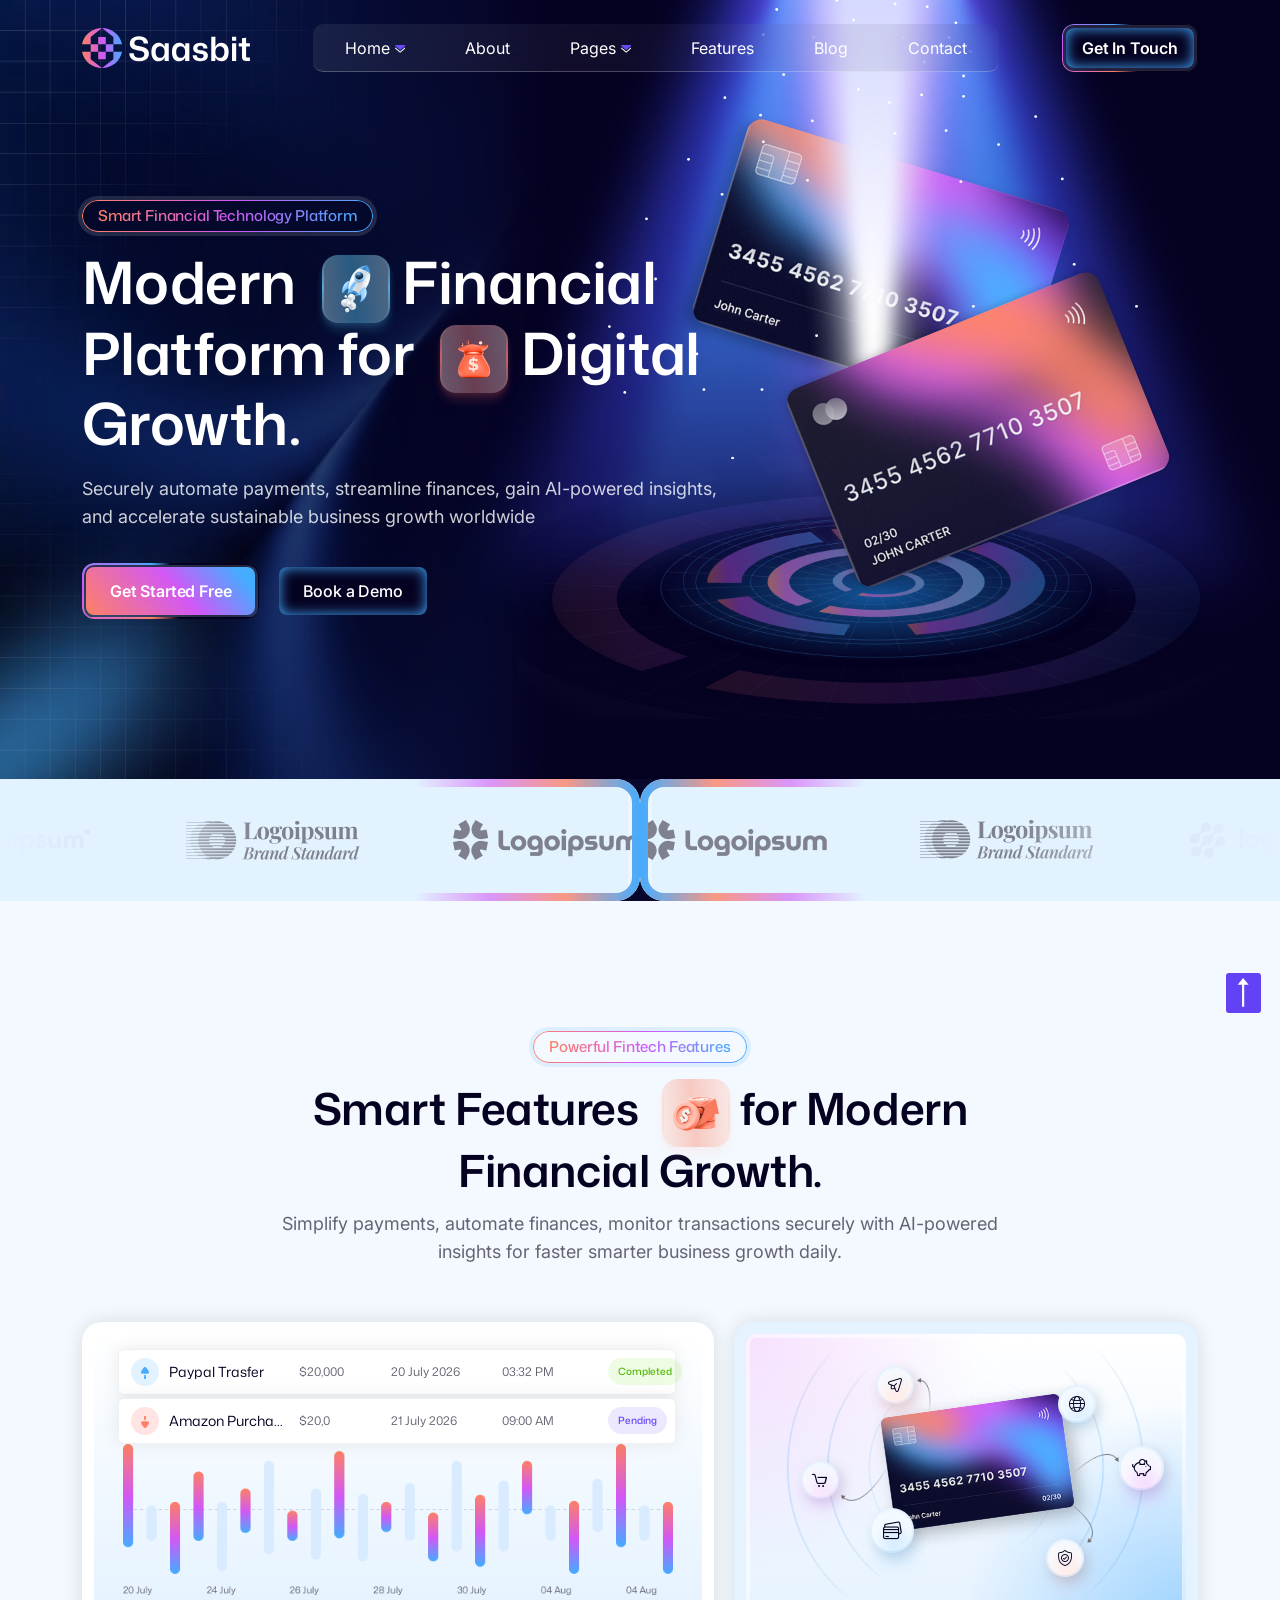
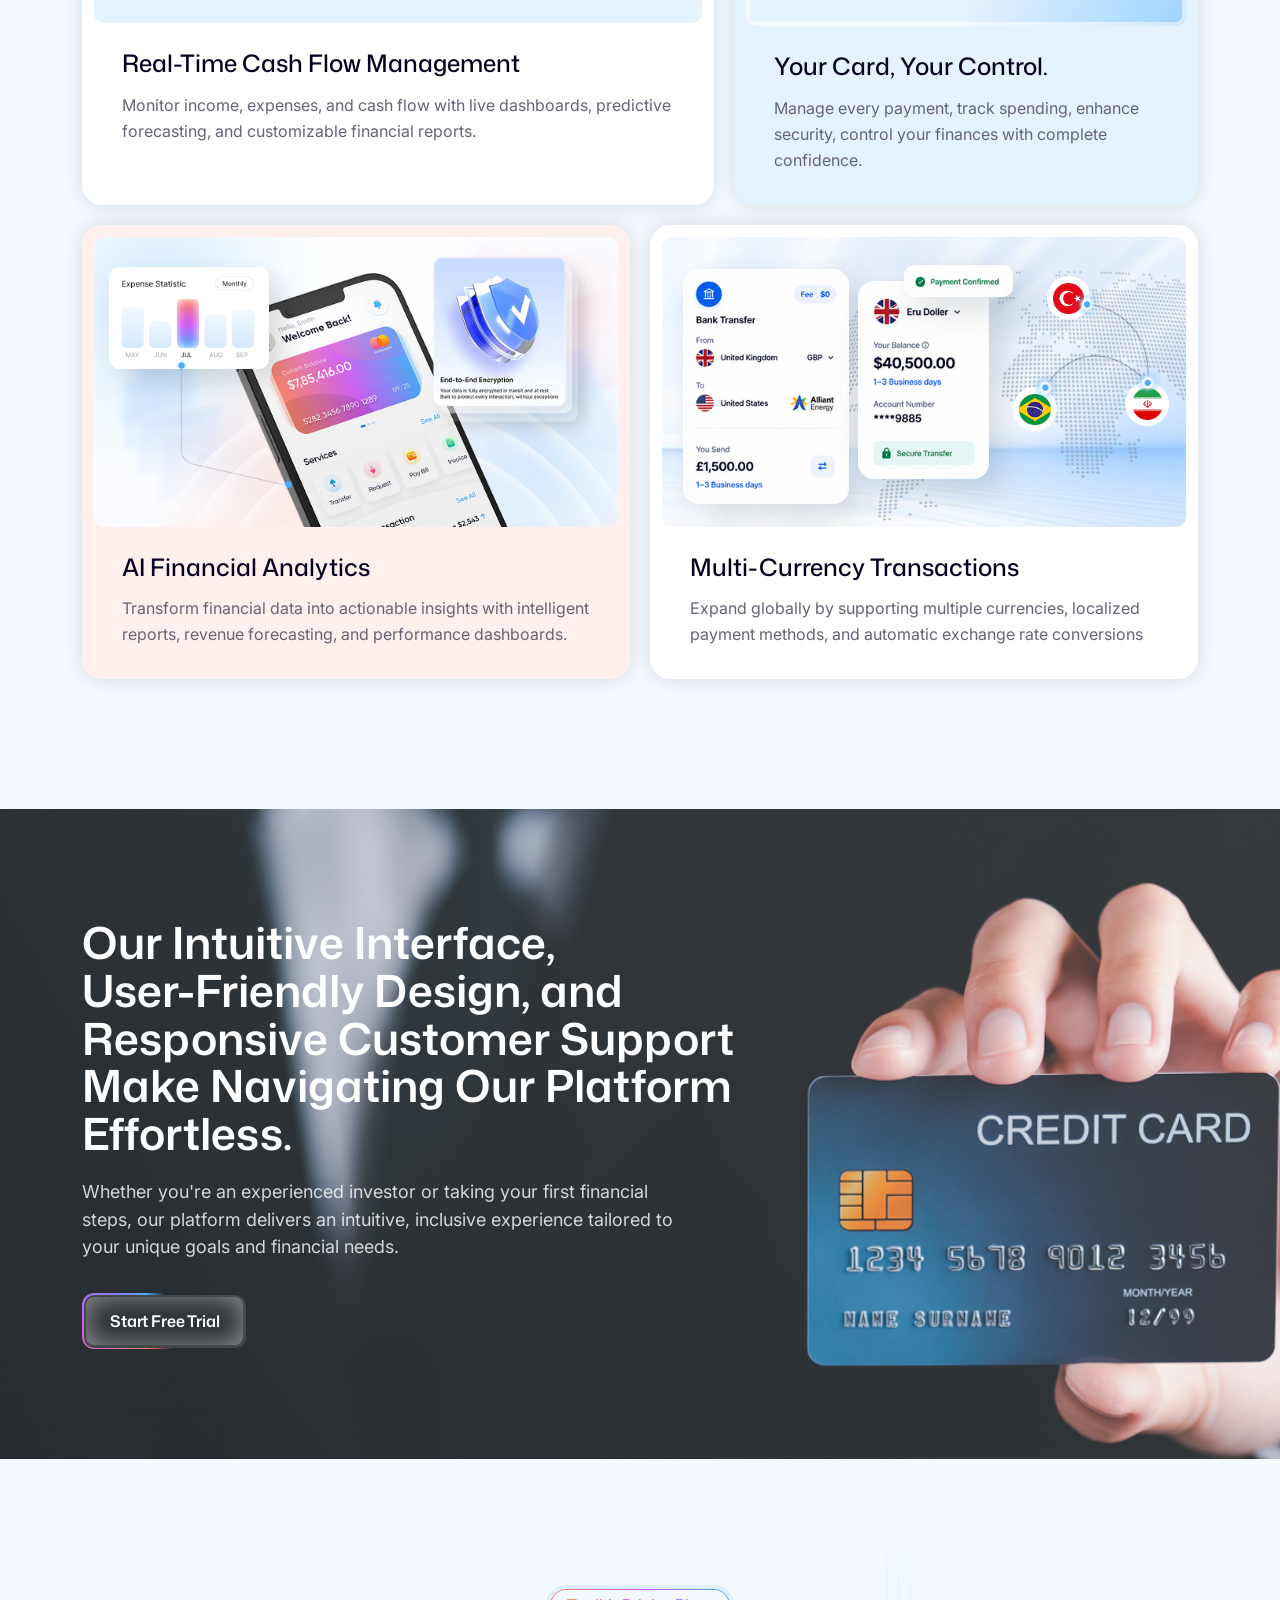
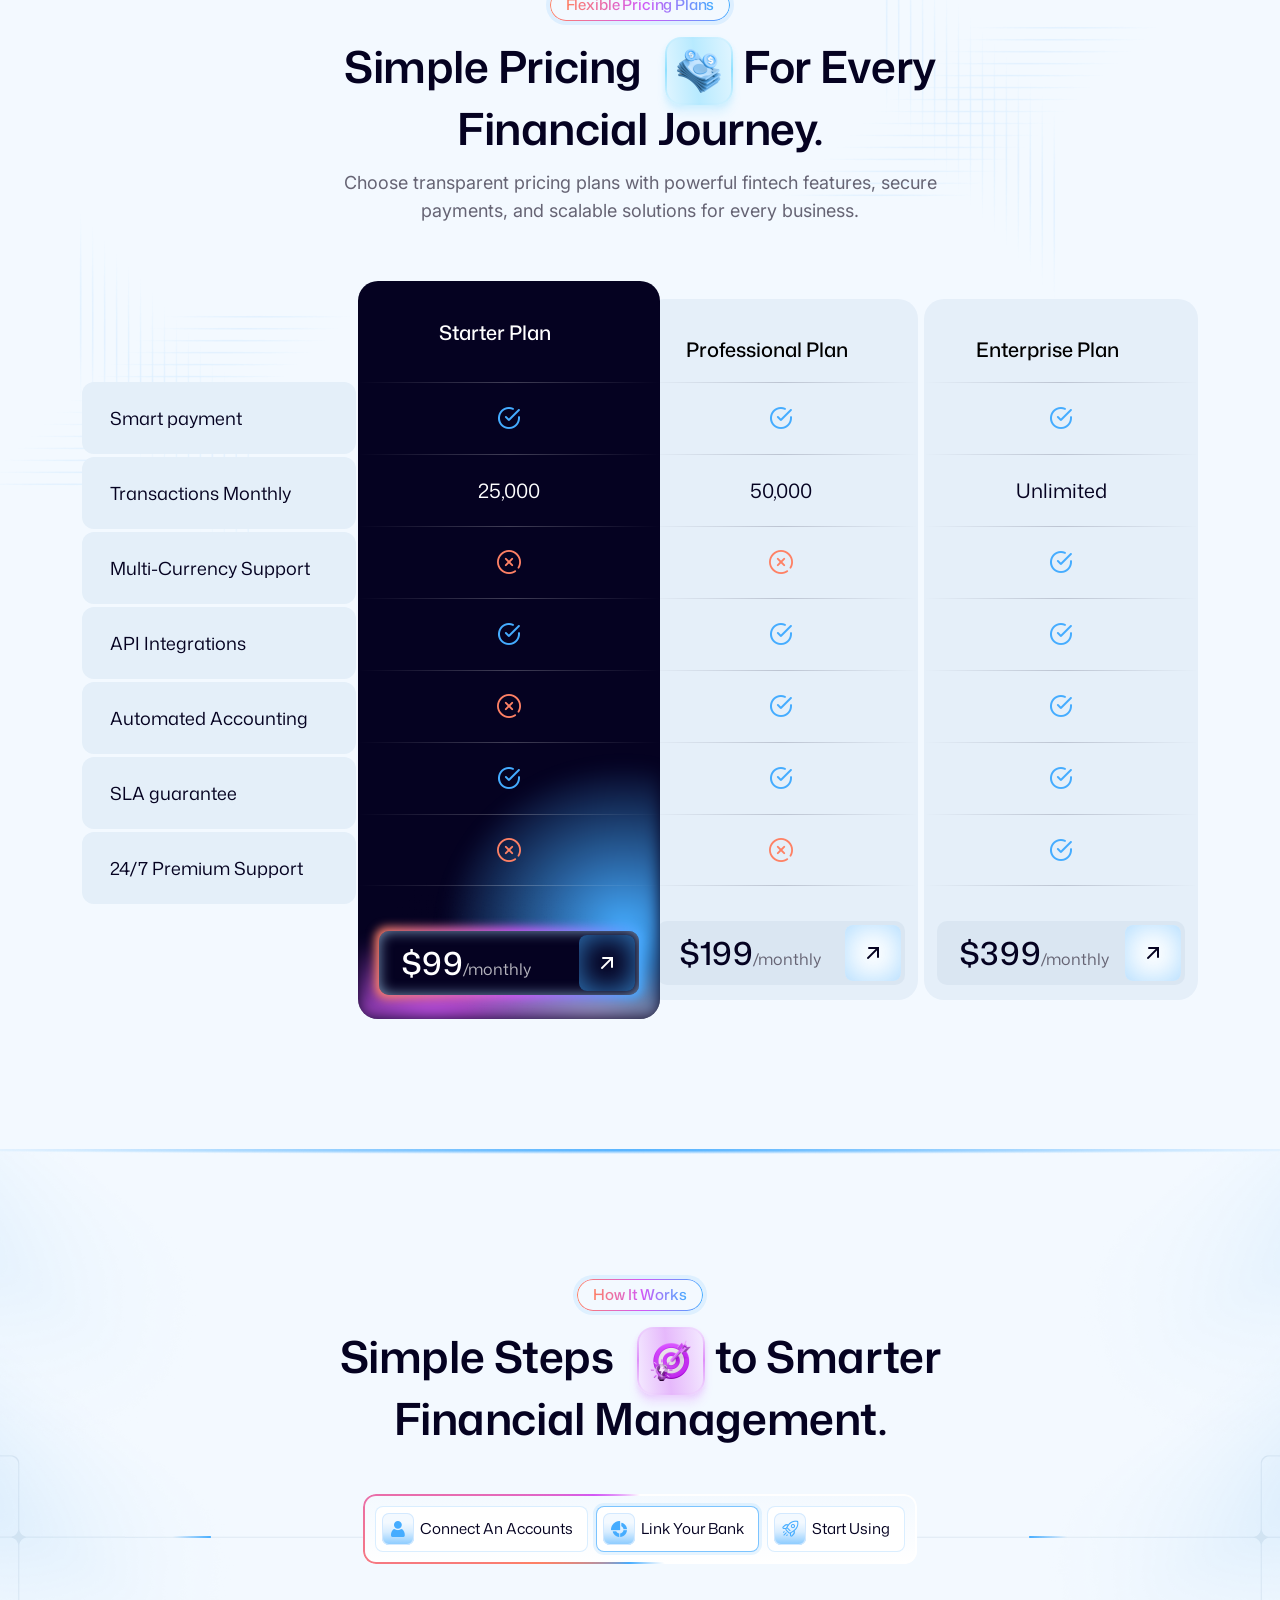
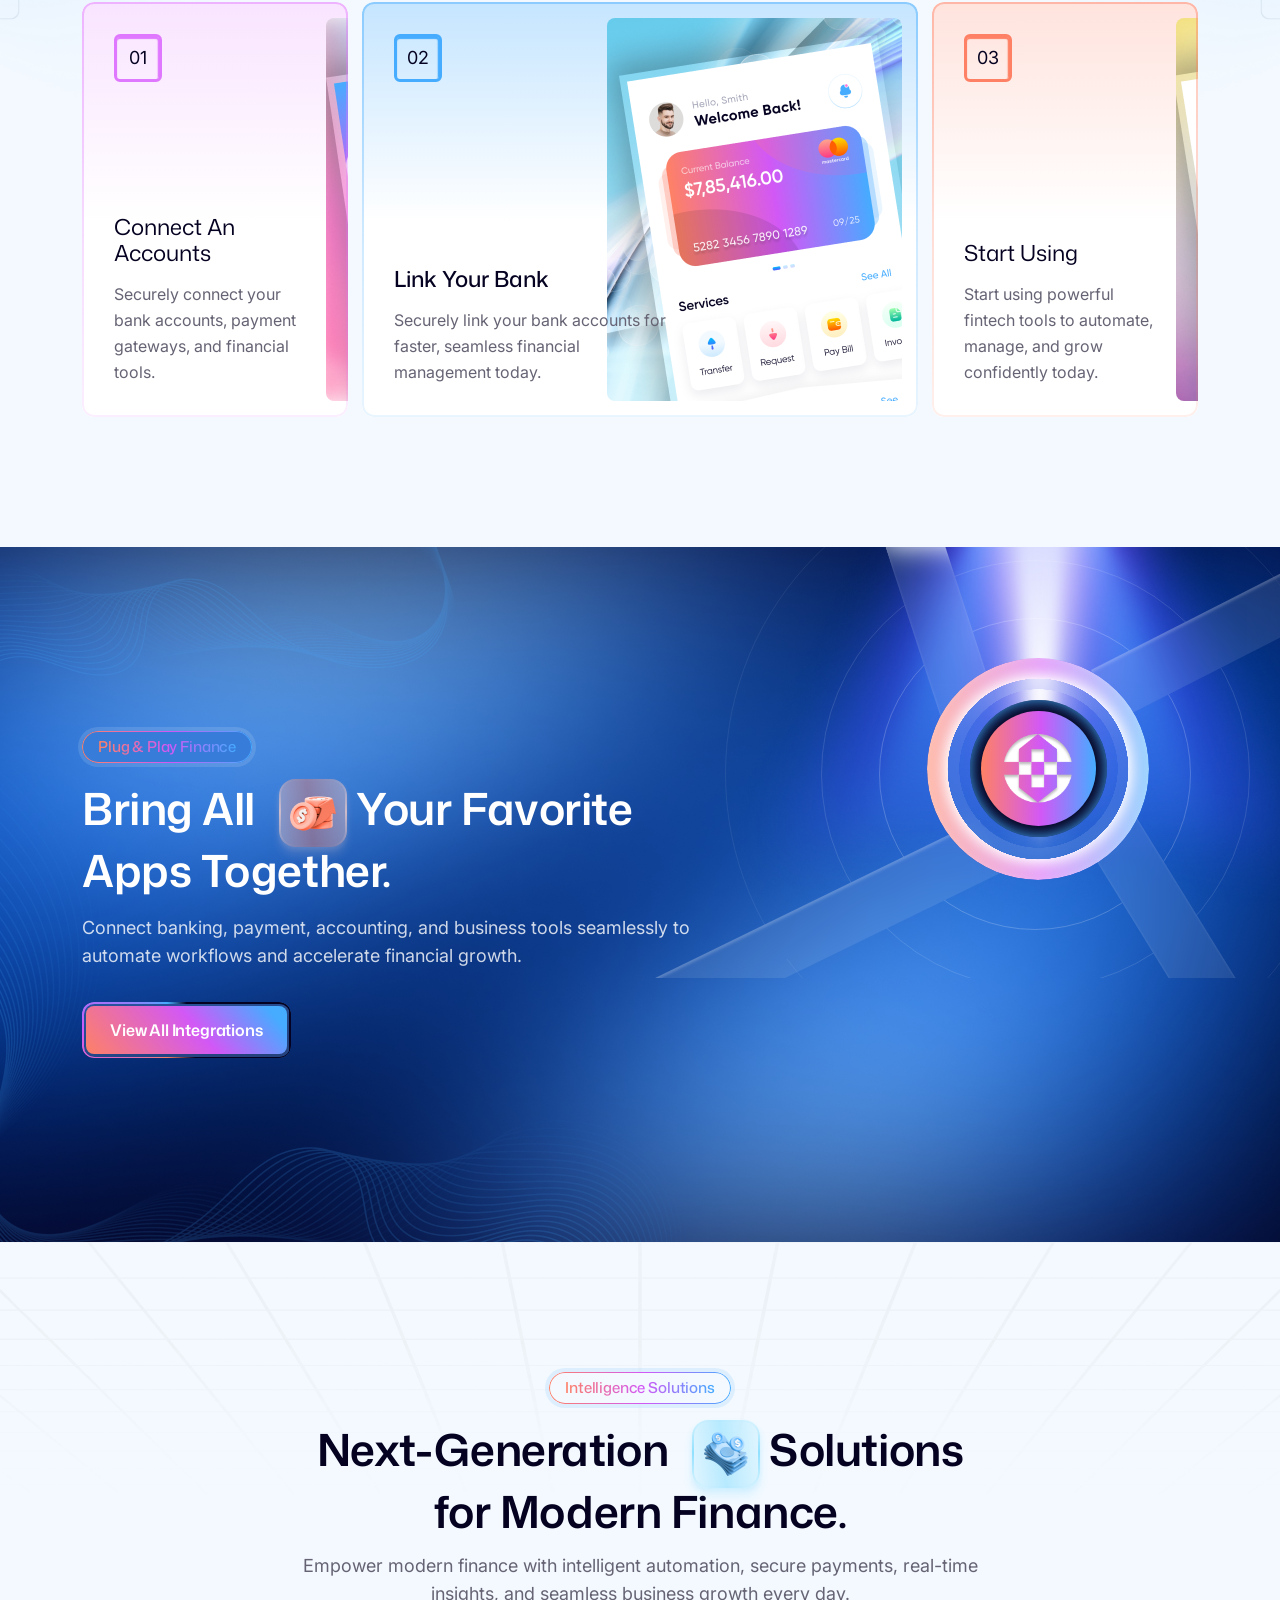
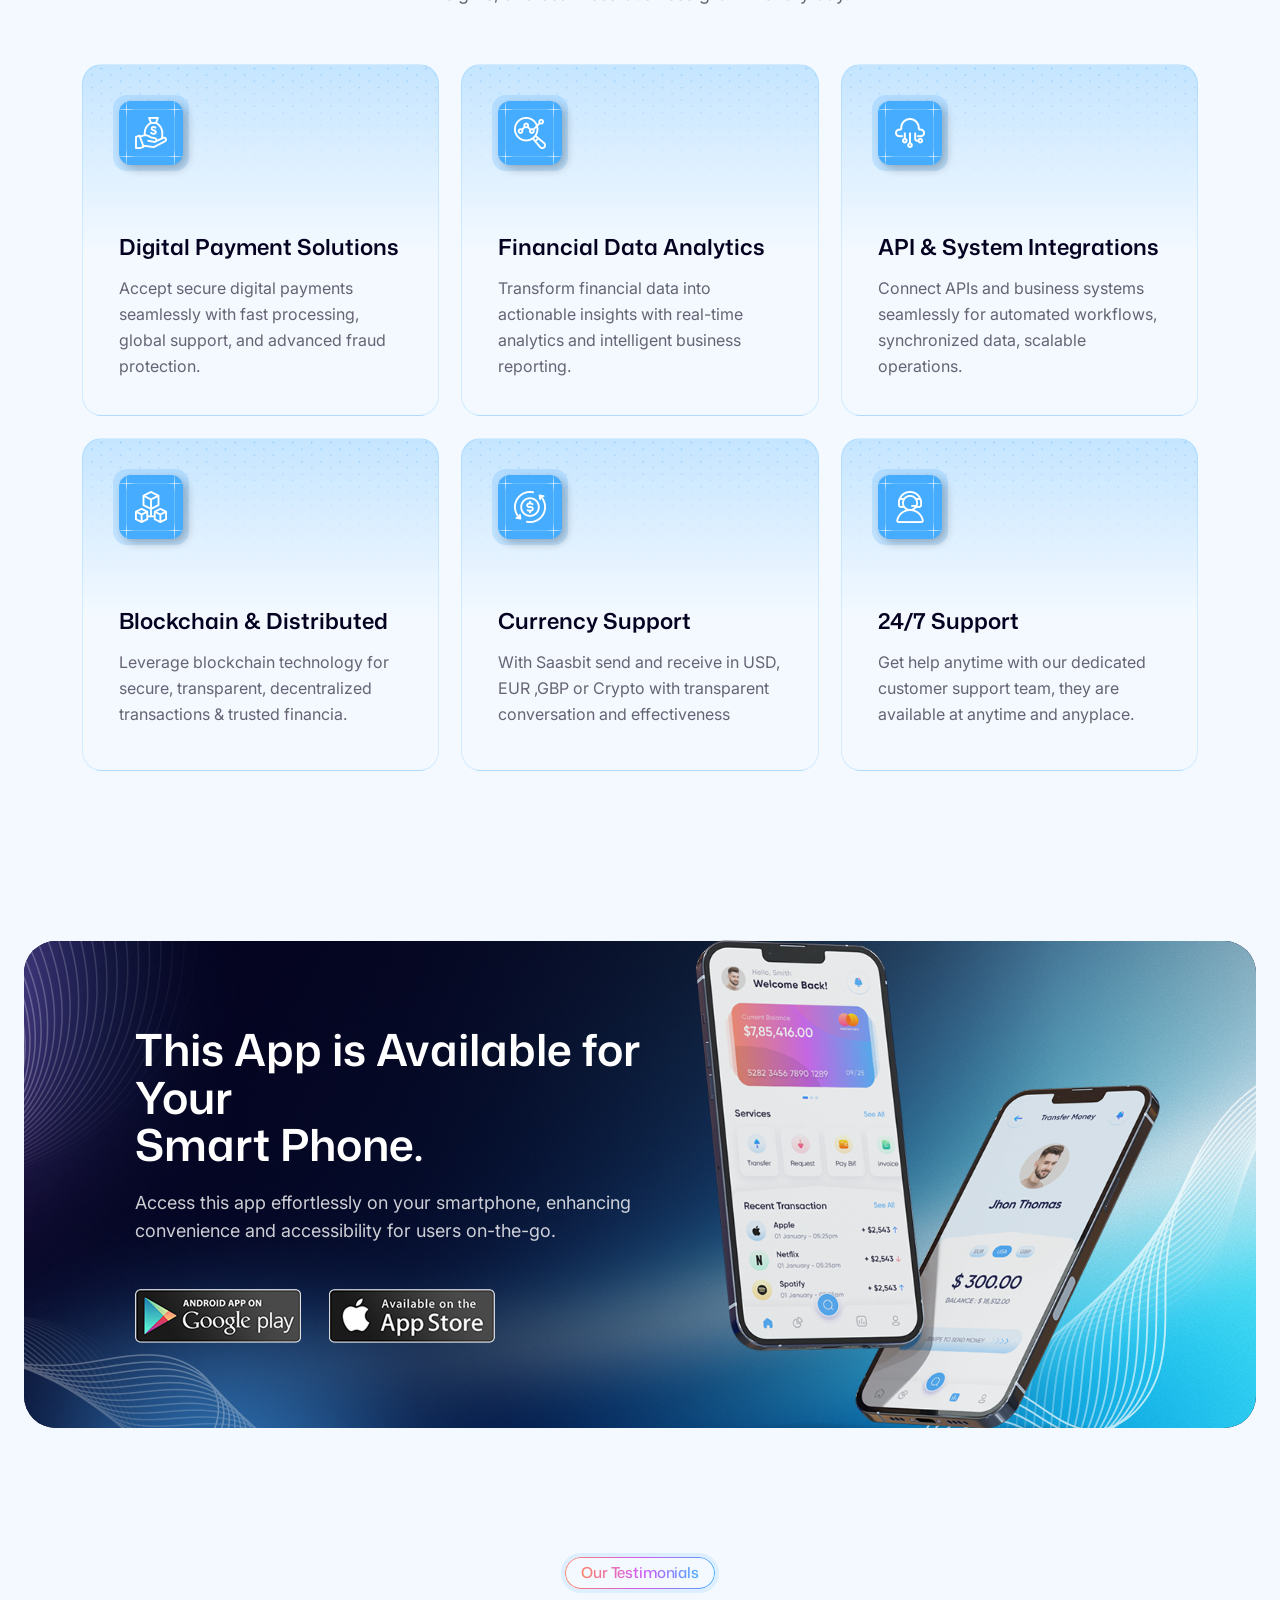
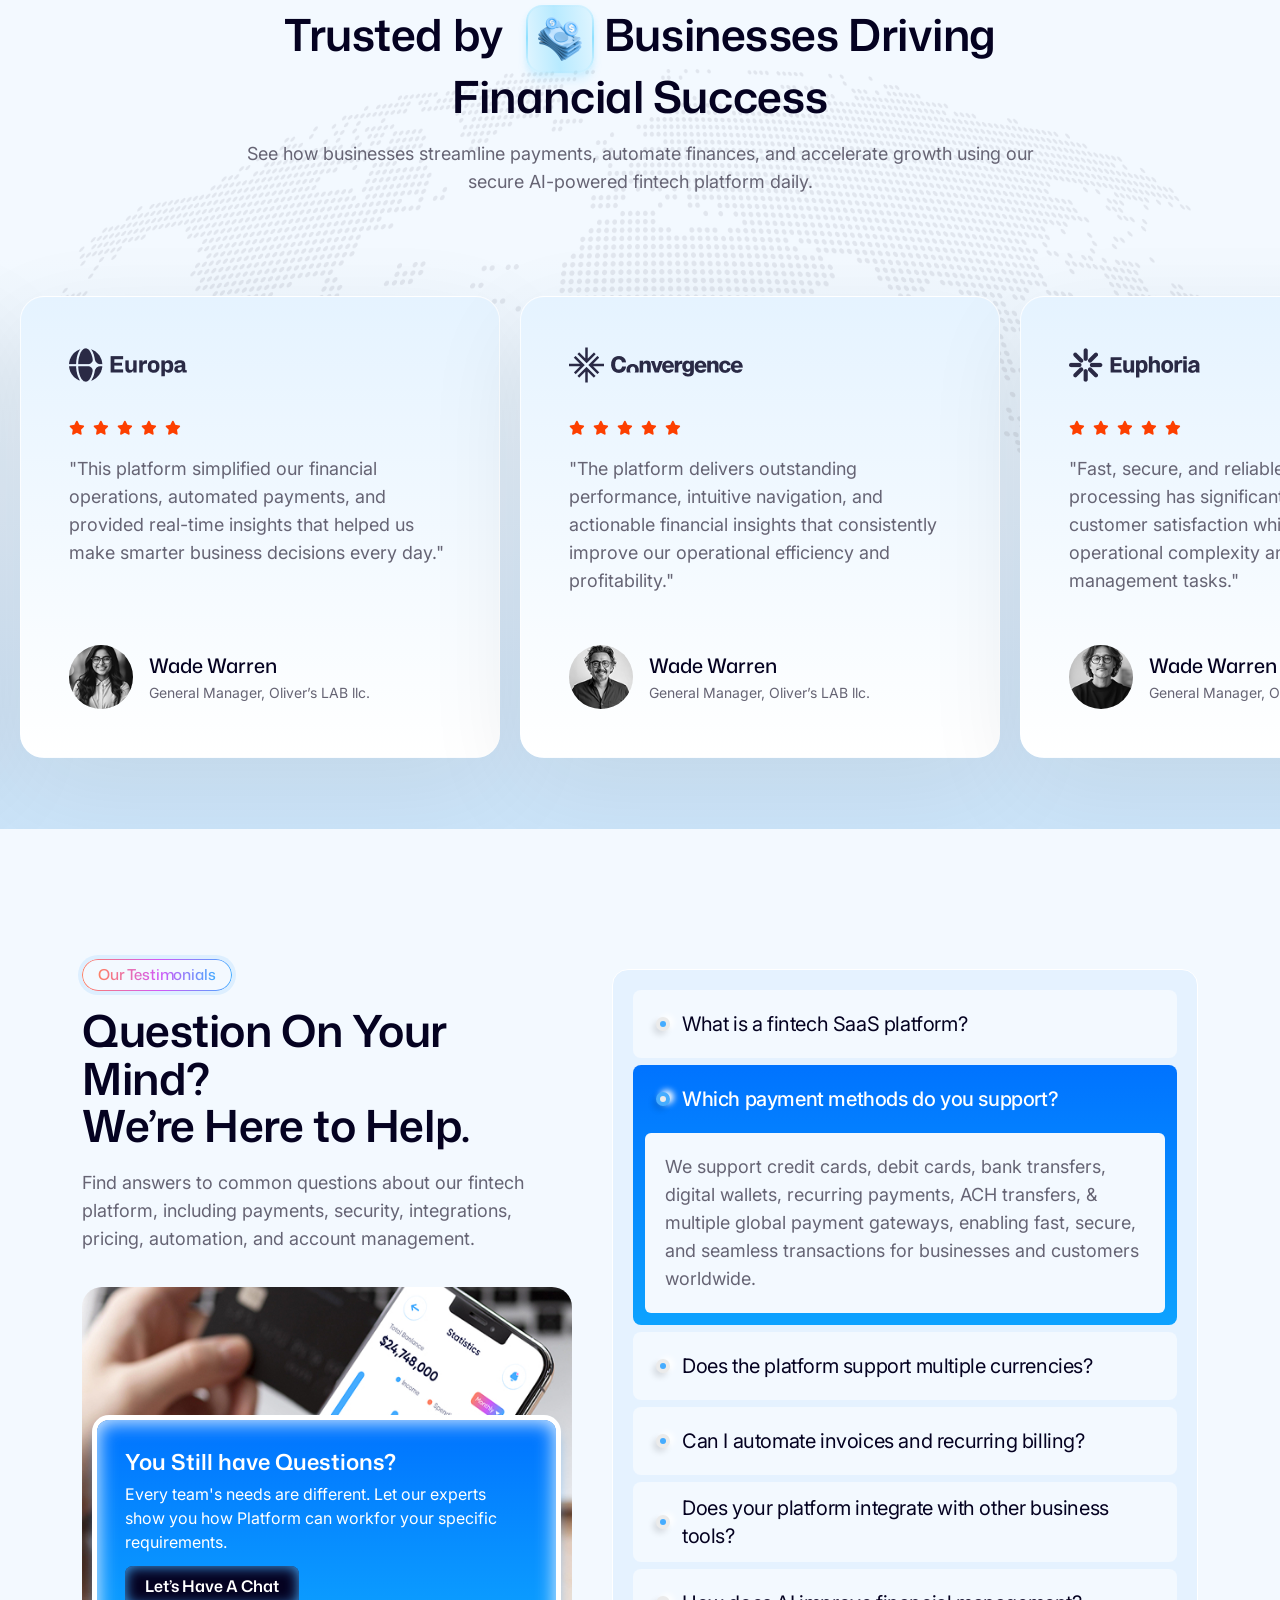
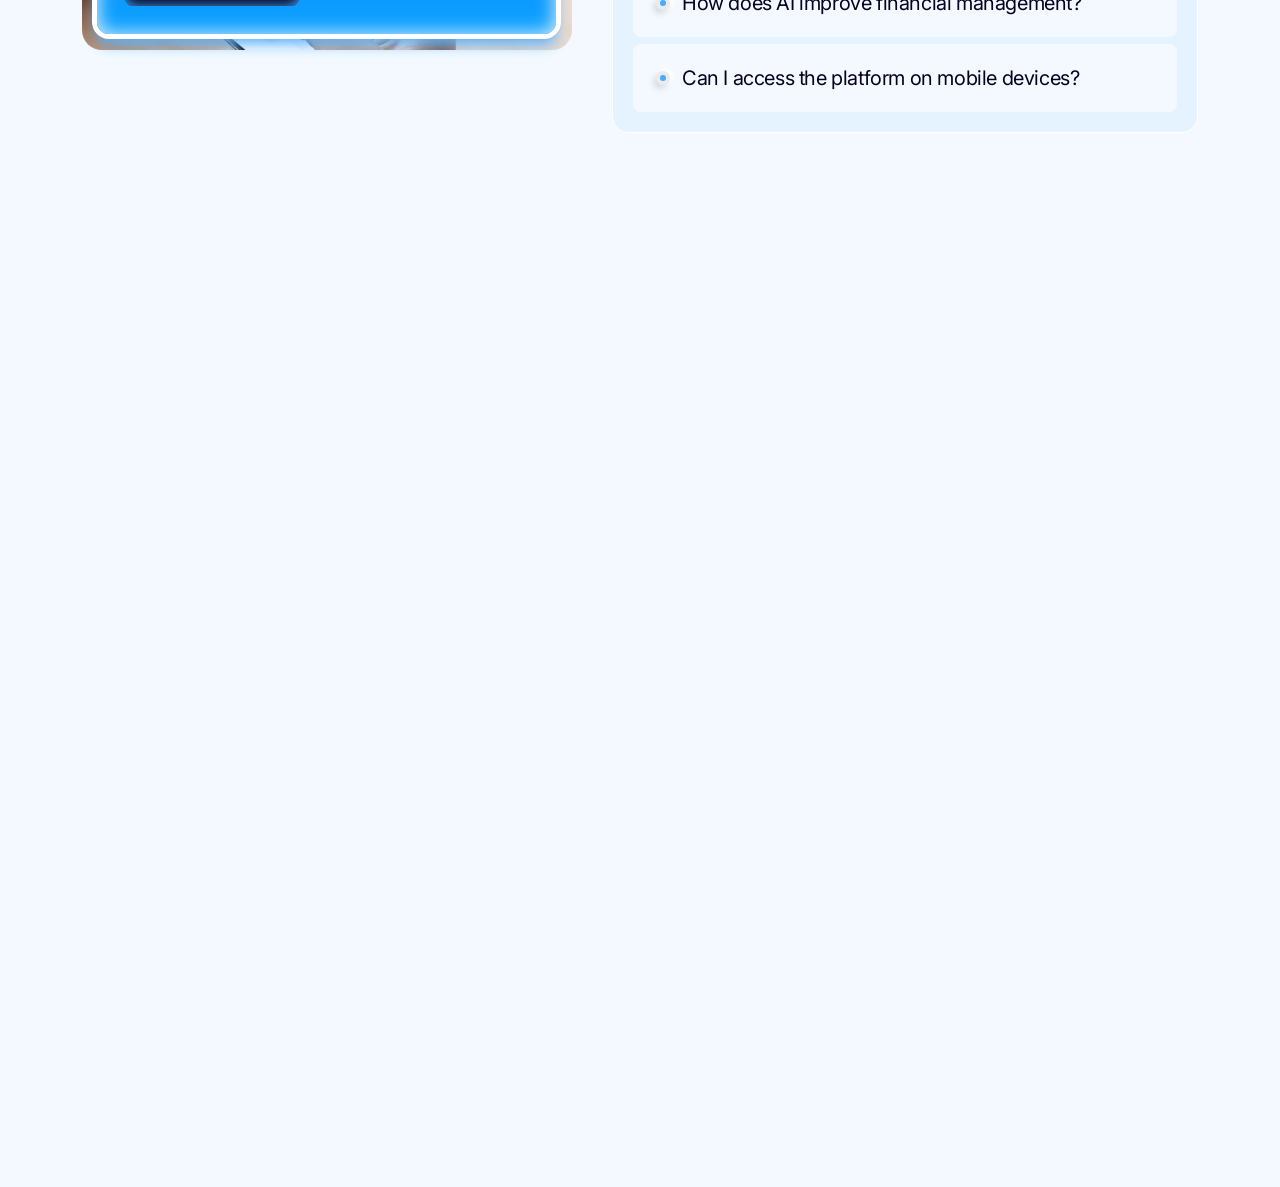
==== index-2.html @ b206d8c2 "h2-50%" ====
<!Doctype html>
<html class="no-js" lang="zxx">
    
    <head>
        <meta charset="utf-8">
        <meta http-equiv="x-ua-compatible" content="ie=edge">
        <title>Saasbit - Fintech SaaS WordPress Theme</title>
        <meta name="description" content="">
        <meta name="viewport" content="width=device-width, initial-scale=1">
		<link rel="shortcut icon" type="image/x-icon" href="assets/img/favicon.png">
        <!-- Place favicon.ico in the root directory -->


		<!-- all-CSS-link-here -->
        <link rel="stylesheet" href="assets/css/bootstrap.min.css">
        <link rel="stylesheet" href="assets/css/swiper-bundle.min.css">
        <link rel="stylesheet" href="assets/css/all.min.css">
        <link rel="stylesheet" href="assets/css/odometer.min.css">
        <link rel="stylesheet" href="assets/css/nice-select.css">
        <link rel="stylesheet" href="assets/css/animate.css">
        <link rel="stylesheet" href="assets/css/magnific-popup.css">
        <link rel="stylesheet" href="assets/css/nice-select.css">
        <link rel="stylesheet" href="assets/css/flaticon_saasbit.css">
        <link rel="stylesheet" href="assets/css/main.css">
    </head>

    <body class="sb-home-2" >

            
        <div class="sb-home-2-wrapper ">

            <!-- start preloader -->
            <div class="sb-preloader-1" role="status" aria-label="Loading Saasbit">
                <div class="top">
                    <div class="logo-elm js-in">
                        <img src="assets/img/logo/logo-1.svg" alt="">
                    </div>
                    <p class="label js-in">Loading experience</p>
                </div>

                <div class="middle">
                    <div class="words">
                        <span class="word">Automate<span>.</span></span>
                        <span class="word">Engage<span>.</span></span>
                        <span class="word">Convert<span>.</span></span>
                        <span class="word">Grow<span>.</span></span>
                    </div>
                </div>

                <div class="bottom">
                    <div class="counter js-in">
                        <span class="count">0</span>
                        <span class="percent">%</span>
                    </div>
                    <p class="note js-in">Smart conversations that turn every visitor into growth.</p>
                </div>

                <div class="bar"><span></span></div>

                <svg class="curve" viewBox="0 0 1440 160" preserveAspectRatio="none" aria-hidden="true">
                    <path d="M0 0H1440Q720 160 0 0Z"></path>
                </svg>
            </div>
            <!-- end preloader -->


            <!-- header-start -->
            <header class="sb-header-2-area">
                <div class="container sb-container-1">
                    <div class="sb-header-2-wrap">

                        <!-- logo -->
                        <div class="ot-header-2-logo">
                            <a href="index-2.html">
                                <img src="assets/img/logo/logo-2.svg" alt="">
                            </a>
                        </div>

                        <!-- menu -->
                        <div class="sb-header-2-menu d-xl-block d-none">
                            <nav class="sb-main-navigation">
                                <ul id="main-nav" class="nav navbar-nav">
                            
                                    <li class="dropdown">
                                        <a href="#">
                                            Home
                                            <span class="menu-arrow" data-background="assets/img/vector/menu-1.png"></span>
                                        </a>
                                        <ul class="dropdown-menu clearfix">
                                            <li><a href="index.html">Home O1</a></li>
                                            <li><a href="index-2.html">Home 02</a></li>
                                            <li><a href="index-3.html">Home 03</a></li>
                                            <li><a href="index-4.html">Home 04</a></li>
                                            <li><a href="index-5.html">Home 05</a></li>
                                        </ul>
                                    </li>
                            
                                    <li>
                                        <a href="#">
                                            About
                                        </a>
                                    </li>
                            
                                    <li class="dropdown">
                                        <a href="#">
                                            Pages
                                            <span class="menu-arrow" data-background="assets/img/vector/menu-1.png"></span>
                                        </a>
                                        <ul class="dropdown-menu clearfix">
                            
                                            <li class="dropdown">
                                                <a href="team.html">Team<span class="menu-arrow" data-background="assets/img/vector/menu-1.png"></span></a>
                                                <ul class="dropdown-menu clearfix">
                                                    <li><a href="team.html">Team One</a></li>
                                                    <li><a href="team-2.html">team two</a></li>
                                                    <li><a href="team-3.html">team three</a></li>
                                                    <li><a href="team-4.html">team four</a></li>
                                                    <li><a href="team-details.html">team details</a></li>
                                                </ul>
                                            </li>
                            
                                            <li class="dropdown">
                                                <a href="career-page.html">Career page<span class="menu-arrow" data-background="assets/img/vector/menu-1.png"></span></a>
                                                <ul class="dropdown-menu clearfix">
                                                    <li><a href="career-page.html">Career page</a></li>
                                                    <li><a href="career-single.html">Career single</a></li>
                                                </ul>
                                            </li>
                            
                                            <li><a href="price.html">Price Page</a></li>
                                            <li><a href="choose-us.html">Choose Us</a></li>
                                            <li><a href="testimonial.html">Testimonial</a></li>
                                            <li><a href="work-process.html">Work Process</a></li>
                                            <li><a href="faqs.html">FAQs Page</a></li>
                                            <li><a href="404.html">404</a></li>
                            
                                        </ul>
                                    </li>
                            
                                    <li>
                                        <a href="#">
                                            Features
                                        </a>
                                    </li>
                            
                                    <li>
                                        <a href="#">
                                            Blog
                                        </a>
                                    </li>

                                    <li>
                                        <a href="#">
                                            Contact
                                        </a>
                                    </li>

                                </ul>
                            </nav>
                        </div>

                        <!-- action-link -->
                        <div class="sb-header-2-action-link">
                            <a href="#" aria-label="name" class="sb-pr-btn-2 ">
                                <span class="text">
                                    Get In Touch
                                </span>
                            </a>

                            <!-- offcanvas-btn -->
                            <button type="button" aria-label="name" class="sb-offcanvas-btn-1 offcanvas_toggle">
                                <i class="fa-solid fa-bars"></i>
                            </button>
                        </div>

                    </div>
                </div>
            </header>
            <!-- header-end -->

            <!-- hero-start -->
            <section class="sb-hero-2-area">
                <div class="sb-hero-2-bg-shape">
                    <img src="assets/img/hero/h2-bg-shape.png" alt="">
                </div>
                <div class="sb-hero-2-bg-line">
                    <img src="assets/img/hero/h2-bg-line.png" alt="">
                </div>

                <!-- visual -->
                <div class="sb-hero-2-visual">
                    <div class="sb-hero-2-land">
                        <img src="assets/img/hero/h2-land-shape.png" alt="">
                    </div>
                    <div class="sb-hero-2-light-1">
                        <img src="assets/img/hero/h2-bg-light-1.png" alt="">
                    </div>
                    <div class="sb-hero-2-card sb-hero-2-card-1">
                        <img src="assets/img/hero/h2-card-1.jpg" alt="">
                    </div>
                    <div class="sb-hero-2-light-2">
                        <img src="assets/img/hero/h2-bg-light-2.png" alt="">
                    </div>
                    <svg class="sb-hero-2-dot" viewBox="0 0 757 658" fill="#fff" xmlns="http://www.w3.org/2000/svg"><circle cx="497" cy="34" r="2"/><circle cx="518" cy="75" r="2"/><circle cx="487" cy="55" r="2"/><circle cx="410" cy="7" r="2"/><circle cx="422" cy="55" r="2"/><circle cx="351" cy="30" r="2"/><circle cx="327" cy="2" r="2"/><circle cx="241" cy="15" r="2"/><circle cx="294" cy="55" r="2"/><circle cx="201" cy="79" r="2"/><circle cx="222" cy="51" r="2"/><circle cx="251" cy="108" r="2"/><circle cx="167" cy="141" r="2"/><circle cx="218" cy="166" r="2"/><circle cx="292" cy="174" r="2"/><circle cx="358" cy="129" r="2"/><circle cx="402" cy="148" r="2"/><circle cx="448" cy="137" r="2"/><circle cx="508" cy="139" r="2"/><circle cx="558" cy="208" r="2"/><circle cx="483" cy="188" r="2"/><circle cx="410" cy="192" r="2"/><circle cx="504" cy="261" r="2"/><circle cx="649" cy="257" r="2"/><circle cx="611" cy="168" r="2"/><circle cx="285" cy="259" r="2"/><circle cx="222" cy="204" r="2"/><circle cx="115" cy="229" r="2"/><circle cx="163" cy="279" r="2"/><circle cx="68" cy="400" r="2"/><circle cx="55" cy="314" r="2"/><circle cx="127" cy="507" r="2"/><circle cx="24" cy="562" r="2"/><circle cx="220" cy="558" r="2"/><circle cx="298" cy="481" r="2"/><circle cx="460" cy="496" r="2"/><circle cx="522" cy="439" r="2"/><circle cx="666" cy="379" r="2"/><circle cx="755" cy="439" r="2"/><circle cx="698" cy="511" r="2"/><circle cx="526" cy="566" r="2"/><circle cx="347" cy="631" r="2"/><circle cx="178" cy="656" r="2"/><circle cx="137" cy="558" r="2"/><circle cx="2" cy="468" r="2"/><circle cx="508" cy="110" r="2"/><circle cx="452" cy="90" r="2"/><circle cx="456" cy="11" r="2"/></svg>
                    <div class="sb-hero-2-card sb-hero-2-card-2">
                        <img src="assets/img/hero/h2-card-2.jpg" alt="">
                    </div>
                </div>

                <div class="container sb-container-1">
                    <div class="sb-hero-2-content">

                        <div class="sb-subtitle-2">
                            <h5 class="sb-subtitle-2-text">Smart Financial Technology Platform</h5>
                        </div>

                        <h1 class="sb-hero-2-title sb-h-1">
                            Modern
                            <span class="sb-hero-2-title-icon sb-hero-2-title-icon-1">
                                <img src="assets/img/hero/h2-title-icon-1.png" alt="">
                            </span>
                            Financial Platform for
                            <span class="sb-hero-2-title-icon sb-hero-2-title-icon-2">
                                <img src="assets/img/hero/h2-title-icon-2.png" alt="">
                            </span>
                            Digital Growth.
                        </h1>

                        <p class="sb-hero-2-disc sb-p-1">Securely automate payments, streamline finances, gain AI-powered insights, and accelerate sustainable business growth worldwide</p>

                        <div class="btn-wrap">
                            <a href="#" aria-label="name" class="sb-pr-btn-2">
                                <span class="text">Get Started Free</span>
                            </a>
                            <a href="#" aria-label="name" class="sb-sd-btn-2">
                                <span class="text">Book a Demo</span>
                            </a>
                        </div>
                    </div>
                </div>
            </section>
            <!-- hero-end -->
            
            <!-- partner-start -->
            <section class="sb-partner-2-area">
                <div class="sb-partner-2-wrap">
                    <div class="sb-partner-2-box sb-partner-2-left">
                        <div class="sb-partner-2-marquee wa_marquee d-inline-block" data-speed="35" data-direction="left">
                            <div class="sb-partner-2-marquee-wrap">
                                <div class="sb-partner-2-marquee-item">
                                    <img src="assets/img/partner/p2-logo-1.png" alt="">
                                </div>
                                <div class="sb-partner-2-marquee-item">
                                    <img src="assets/img/partner/p2-logo-2.png" alt="">
                                </div>
                                <div class="sb-partner-2-marquee-item">
                                    <img src="assets/img/partner/p2-logo-3.png" alt="">
                                </div>
                                <div class="sb-partner-2-marquee-item">
                                    <img src="assets/img/partner/p2-logo-4.png" alt="">
                                </div>
                                <div class="sb-partner-2-marquee-item">
                                    <img src="assets/img/partner/p2-logo-5.png" alt="">
                                </div>
                                <div class="sb-partner-2-marquee-item">
                                    <img src="assets/img/partner/p2-logo-6.png" alt="">
                                </div>
                                <div class="sb-partner-2-marquee-item">
                                    <img src="assets/img/partner/p2-logo-7.png" alt="">
                                </div>
                                <div class="sb-partner-2-marquee-item">
                                    <img src="assets/img/partner/p2-logo-8.png" alt="">
                                </div>
                            </div>
                        </div>
                    </div>
                    <div class="sb-partner-2-box sb-partner-2-right">
                        <div class="sb-partner-2-marquee wa_marquee d-inline-block" data-speed="35" data-direction="left">
                            <div class="sb-partner-2-marquee-wrap">
                                <div class="sb-partner-2-marquee-item">
                                    <img src="assets/img/partner/p2-logo-1.png" alt="">
                                </div>
                                <div class="sb-partner-2-marquee-item">
                                    <img src="assets/img/partner/p2-logo-2.png" alt="">
                                </div>
                                <div class="sb-partner-2-marquee-item">
                                    <img src="assets/img/partner/p2-logo-3.png" alt="">
                                </div>
                                <div class="sb-partner-2-marquee-item">
                                    <img src="assets/img/partner/p2-logo-4.png" alt="">
                                </div>
                                <div class="sb-partner-2-marquee-item">
                                    <img src="assets/img/partner/p2-logo-5.png" alt="">
                                </div>
                                <div class="sb-partner-2-marquee-item">
                                    <img src="assets/img/partner/p2-logo-6.png" alt="">
                                </div>
                                <div class="sb-partner-2-marquee-item">
                                    <img src="assets/img/partner/p2-logo-7.png" alt="">
                                </div>
                                <div class="sb-partner-2-marquee-item">
                                    <img src="assets/img/partner/p2-logo-8.png" alt="">
                                </div>
                            </div>
                        </div>
                    </div>
                </div>
            </section>
            <!-- partner-end -->

            <!-- features-start -->
            <section class="sb-features-2-area pt-130 pb-130">
                <div class="container sb-container-1">

                    <!-- section-title -->
                    <div class="sb-features-2-sec-title text-center">
                        <div class="sb-subtitle-2 light">
                            <h5 class="sb-subtitle-2-text">Powerful Fintech Features</h5>
                        </div>
                        <h2 class="sb-sec-title-2">
                            Smart Features
                            <span class="sb-sec-title-2-icon">
                                <img src="assets/img/vector/sec-title-2-icon-1.png" alt="">
                            </span>
                            for Modern <br> Financial Growth.
                        </h2>
                        <p class="sb-p-2 disc wow fadeInUp2">Simplify payments, automate finances, monitor transactions securely with AI-powered <br> insights for faster smarter business growth daily.</p>
                    </div>

                    <div class="sb-features-2-wrap">

                        <div class="sb-features-2-row">

                            <!-- card-01 -->
                            <div class="sb-features-2-card-1">
                                <div class="sb-features-2-panel">
                                    <div class="sb-features-2-card-1-list">
                                        <div class="view">
                                            <div class="track">
                                                <div class="item">
                                                    <span class="icon"><img src="assets/img/features/f2-c1-up-icon.png" alt=""></span>
                                                    <span class="name">Paypal Trasfer</span>
                                                    <span class="amount">$20,000</span>
                                                    <span class="date">20 July 2026</span>
                                                    <span class="time">03:32 PM</span>
                                                    <span class="status completed">Completed</span>
                                                </div>
                                                <div class="item">
                                                    <span class="icon"><img src="assets/img/features/f2-c1-down-icon.png" alt=""></span>
                                                    <span class="name">Amazon Purcha...</span>
                                                    <span class="amount">$20,0</span>
                                                    <span class="date">21 July 2026</span>
                                                    <span class="time">09:00 AM</span>
                                                    <span class="status pending">Pending</span>
                                                </div>
                                                <div class="item">
                                                    <span class="icon"><img src="assets/img/features/f2-c1-up-icon.png" alt=""></span>
                                                    <span class="name">Slack Subscript ...</span>
                                                    <span class="amount">$299</span>
                                                    <span class="date">12 July 2026</span>
                                                    <span class="time">03:32 PM</span>
                                                    <span class="status canceled">Canceled</span>
                                                </div>
                                                <div class="item" aria-hidden="true">
                                                    <span class="icon"><img src="assets/img/features/f2-c1-up-icon.png" alt=""></span>
                                                    <span class="name">Paypal Trasfer</span>
                                                    <span class="amount">$20,000</span>
                                                    <span class="date">20 July 2026</span>
                                                    <span class="time">03:32 PM</span>
                                                    <span class="status completed">Completed</span>
                                                </div>
                                                <div class="item" aria-hidden="true">
                                                    <span class="icon"><img src="assets/img/features/f2-c1-down-icon.png" alt=""></span>
                                                    <span class="name">Amazon Purcha...</span>
                                                    <span class="amount">$20,0</span>
                                                    <span class="date">21 July 2026</span>
                                                    <span class="time">09:00 AM</span>
                                                    <span class="status pending">Pending</span>
                                                </div>
                                            </div>
                                        </div>
                                    </div>
                                    <div class="sb-features-2-card-1-chart">
                                        <img src="assets/img/features/f2-c1-chat.png" alt="">
                                    </div>
                                </div>

                                <div class="sb-features-2-card-content">
                                    <h3 class="sb-h-2 title">Real-Time Cash Flow Management</h3>
                                    <p class="sb-p-2 disc">Monitor income, expenses, and cash flow with live dashboards, predictive forecasting, and customizable financial reports.</p>
                                </div>
                            </div>

                            <!-- card-02 -->
                            <div class="sb-features-2-card-2">
                                <div class="sb-features-2-panel">
                                    <img class="bg-line" src="assets/img/features/f2-c2-bg-line.png" alt="">
                                    <img class="bg-noise" src="assets/img/features/f2-c2-bg-noise.png" alt="">
                                    <img class="card-img" src="assets/img/features/f2-c2-card.jpg" alt="">

                                    <img class="arrow arrow-1" src="assets/img/features/f2-c2-icon-1-arrow.png" alt="">
                                    <img class="arrow arrow-2" src="assets/img/features/f2-c2-icon-2-arrow.png" alt="">
                                    <img class="arrow arrow-5" src="assets/img/features/f2-c2-icon-5-arrow.png" alt="">
                                    <img class="arrow arrow-6" src="assets/img/features/f2-c2-icon-6-arrow.png" alt="">

                                    <span class="icon icon-1"><i class="flaticon-send flaticon"></i></span>
                                    <span class="icon icon-2"><i class="flaticon-shopping-cart flaticon"></i></span>
                                    <span class="icon icon-3"><i class="flaticon-credit-card flaticon"></i></span>
                                    <span class="icon icon-4"><i class="flaticon-worldwide flaticon"></i></span>
                                    <span class="icon icon-5"><i class="flaticon-piggy-bank flaticon"></i></span>
                                    <span class="icon icon-6"><i class="flaticon-shield flaticon"></i></span>
                                </div>

                                <div class="sb-features-2-card-content">
                                    <h3 class="sb-h-2 title">Your Card, Your Control.</h3>
                                    <p class="sb-p-2 disc">Manage every payment, track spending, enhance security, control your finances with complete confidence.</p>
                                </div>
                            </div>

                        </div>

                        <div class="sb-features-2-row">

                            <!-- card-03 -->
                            <div class="sb-features-2-card-3">
                                <div class="sb-features-2-panel">
                                    <img class="bg-shape" src="assets/img/features/f2-c3-bg-shape.png" alt="">
                                    <img class="phone" src="assets/img/features/f2-c3-phone.png" alt="">
                                    <img class="line" src="assets/img/features/f2-c3-line.png" alt="">
                                    <img class="img-1" src="assets/img/features/f2-c3-img-1.png" alt="">
                                    <img class="img-2" src="assets/img/features/f2-c3-img-2.png" alt="">
                                </div>

                                <div class="sb-features-2-card-content">
                                    <h3 class="sb-h-2 title">AI Financial Analytics</h3>
                                    <p class="sb-p-2 disc">Transform financial data into actionable insights with intelligent reports, revenue forecasting, and performance dashboards.</p>
                                </div>
                            </div>

                            <!-- card-04 -->
                            <div class="sb-features-2-card-4">
                                <div class="sb-features-2-panel">
                                    <img class="bg-shape" src="assets/img/features/f2-c4-bg-shape.png" alt="">
                                    <img class="flag-line" src="assets/img/features/f2-c4-flag-line.png" alt="">
                                    <img class="img-1" src="assets/img/features/f2-c4-img-1.jpg" alt="">
                                    <img class="img-2" src="assets/img/features/f2-c4-img-2.jpg" alt="">
                                    <img class="img-3" src="assets/img/features/f2-c4-img-3.jpg" alt="">
                                    <span class="flag flag-1"><img src="assets/img/features/f2-c4-flag-2.png" alt=""></span>
                                    <span class="flag flag-2"><img src="assets/img/features/f2-c4-flag-1.png" alt=""></span>
                                    <span class="flag flag-3"><img src="assets/img/features/f2-c4-flag-3.png" alt=""></span>
                                </div>

                                <div class="sb-features-2-card-content">
                                    <h3 class="sb-h-2 title">Multi-Currency Transactions</h3>
                                    <p class="sb-p-2 disc">Expand globally by supporting multiple currencies, localized payment methods, and automatic exchange rate conversions</p>
                                </div>
                            </div>

                        </div>

                    </div>
                </div>
            </section>
            <!-- features-end -->

            <!-- about-start -->
            <section class="sb-about-2-area">
                <div class="sb-about-2-bg">
                    <img src="assets/img/about/c2-bg-img.jpg" alt="">
                </div>
                <div class="container sb-container-1">
                    <div class="sb-about-2-content">
                        <h2 class="sb-sec-title-1 sb-about-2-title">Our Intuitive Interface, <br> User-Friendly Design, and Responsive Customer Support Make Navigating Our Platform Effortless.</h2>
                        <p class="sb-p-1 sb-about-2-disc">Whether you're an experienced investor or taking your first financial steps, our platform delivers an intuitive, inclusive experience tailored to your unique goals and financial needs.</p>
                        <div class="btn-elm">
                            <a href="#" aria-label="name" class="sb-pr-btn-2">
                                <span class="text">Start Free Trial</span>
                            </a>
                        </div>

                    </div>
                </div>
            </section>
            <!-- about-end -->

            <!-- price-start -->
            <section class="sb-price-2-area pt-130 pb-130">
                <img class="sb-price-2-bg-shape shape-1" src="assets/img/price/p2-bg-shape-1.png" alt="">
                <img class="sb-price-2-bg-shape shape-2" src="assets/img/price/p2-bg-shape-2.png" alt="">
                <div class="container sb-container-1">

                    <!-- section-title -->
                    <div class="sb-price-2-sec-title text-center">
                        <div class="sb-subtitle-2 light">
                            <h5 class="sb-subtitle-2-text">Flexible Pricing Plans</h5>
                        </div>
                        <h2 class="sb-sec-title-2">
                            Simple Pricing
                            <span class="sb-sec-title-2-icon blue">
                                <img src="assets/img/vector/sec-title-3-icon-1.png" alt="">
                            </span>
                            For Every <br> Financial Journey.
                        </h2>
                        <p class="sb-p-2 disc wow fadeInUp2">Choose transparent pricing plans with powerful fintech features, secure <br> payments, and scalable solutions for every business.</p>
                    </div>

                    <div class="sb-price-2-wrap">
                        <div class="sb-price-2-table">

                            <!-- feature names -->
                            <div class="sb-price-2-labels">
                                <div class="item">Smart payment</div>
                                <div class="item">Transactions Monthly</div>
                                <div class="item">Multi-Currency Support</div>
                                <div class="item">API Integrations</div>
                                <div class="item">Automated Accounting</div>
                                <div class="item">SLA guarantee</div>
                                <div class="item">24/7 Premium Support</div>
                            </div>

                            <!-- plan-01 -->
                            <div class="sb-price-2-card wa_hover_class_toggle active">
                                <span class="bg">
                                    <img class="dots" src="assets/img/features/f2-c2-bg-noise.png" alt="">
                                </span>
                                <h3 class="title">Starter Plan</h3>
                                <ul class="list">
                                    <li><i class="flaticon-check-circle flaticon yes"></i></li>
                                    <li>25,000</li>
                                    <li><i class="flaticon-delete flaticon no"></i></li>
                                    <li><i class="flaticon-check-circle flaticon yes"></i></li>
                                    <li><i class="flaticon-delete flaticon no"></i></li>
                                    <li><i class="flaticon-check-circle flaticon yes"></i></li>
                                    <li><i class="flaticon-delete flaticon no"></i></li>
                                </ul>
                                <div class="price-box">
                                    <p class="price"><span class="amount">$99</span><span class="per">/monthly</span></p>
                                    <a href="#" aria-label="name" class="arrow"><i class="flaticon-up-right-arrow flaticon"></i></a>
                                </div>
                            </div>

                            <!-- plan-02 -->
                            <div class="sb-price-2-card wa_hover_class_toggle">
                                <span class="bg">
                                    <img class="dots" src="assets/img/features/f2-c2-bg-noise.png" alt="">
                                </span>
                                <h3 class="title">Professional Plan</h3>
                                <ul class="list">
                                    <li><i class="flaticon-check-circle flaticon yes"></i></li>
                                    <li>50,000</li>
                                    <li><i class="flaticon-delete flaticon no"></i></li>
                                    <li><i class="flaticon-check-circle flaticon yes"></i></li>
                                    <li><i class="flaticon-check-circle flaticon yes"></i></li>
                                    <li><i class="flaticon-check-circle flaticon yes"></i></li>
                                    <li><i class="flaticon-delete flaticon no"></i></li>
                                </ul>
                                <div class="price-box">
                                    <p class="price"><span class="amount">$199</span><span class="per">/monthly</span></p>
                                    <a href="#" aria-label="name" class="arrow"><i class="flaticon-up-right-arrow flaticon"></i></a>
                                </div>
                            </div>

                            <!-- plan-03 -->
                            <div class="sb-price-2-card wa_hover_class_toggle">
                                <span class="bg">
                                    <img class="dots" src="assets/img/features/f2-c2-bg-noise.png" alt="">
                                </span>
                                <h3 class="title">Enterprise Plan</h3>
                                <ul class="list">
                                    <li><i class="flaticon-check-circle flaticon yes"></i></li>
                                    <li>Unlimited</li>
                                    <li><i class="flaticon-check-circle flaticon yes"></i></li>
                                    <li><i class="flaticon-check-circle flaticon yes"></i></li>
                                    <li><i class="flaticon-check-circle flaticon yes"></i></li>
                                    <li><i class="flaticon-check-circle flaticon yes"></i></li>
                                    <li><i class="flaticon-check-circle flaticon yes"></i></li>
                                </ul>
                                <div class="price-box">
                                    <p class="price"><span class="amount">$399</span><span class="per">/monthly</span></p>
                                    <a href="#" aria-label="name" class="arrow"><i class="flaticon-up-right-arrow flaticon"></i></a>
                                </div>
                            </div>

                        </div>
                    </div>
                </div>
            </section>
            <!-- price-end -->

            <!-- step-start -->
            <section class="sb-step-2-area pt-130 pb-130">
                <img class="sb-step-2-bg" src="assets/img/step/s2-sec-bg.png" alt="">
                <div class="container sb-container-1">

                    <!-- section-title -->
                    <div class="sb-step-2-sec-title text-center">
                        <div class="sb-subtitle-2 light">
                            <h5 class="sb-subtitle-2-text">How It Works</h5>
                        </div>
                        <h2 class="sb-sec-title-2">
                            Simple Steps
                            <span class="sb-sec-title-2-icon purple">
                                <img src="assets/img/vector/sec-title-4-icon-1.png" alt="">
                            </span>
                            to Smarter <br> Financial Management.
                        </h2>
                    </div>

                    <div class="sb-step-2-wrap">

                        <!-- tabs -->
                        <div class="sb-step-2-tabs">
                            <button type="button" class="tab" data-step="1">
                                <span class="icon"><i class="flaticon-user flaticon"></i></span>
                                Connect An Accounts
                            </button>
                            <button type="button" class="tab active" data-step="2">
                                <span class="icon"><i class="flaticon-pie-chart flaticon"></i></span>
                                Link Your Bank
                            </button>
                            <button type="button" class="tab" data-step="3">
                                <span class="icon"><i class="flaticon-rocket flaticon"></i></span>
                                Start Using
                            </button>
                        </div>

                        <!-- cards -->
                        <div class="sb-step-2-cards">

                            <!-- card-01 -->
                            <div class="sb-step-2-card-1 sb-step-2-card" data-step="1">
                                <span class="number">01</span>
                                <div class="img">
                                    <img src="assets/img/step/s2-card-img-2.png" alt="">
                                </div>
                                <div class="content">
                                    <h3 class="sb-h-2 title">Connect An Accounts</h3>
                                    <p class="sb-p-2 disc">Securely connect your bank accounts, payment gateways, and financial tools.</p>
                                </div>
                            </div>

                            <!-- card-02 -->
                            <div class="sb-step-2-card-2 active sb-step-2-card" data-step="2">
                                <span class="number">02</span>
                                <div class="img">
                                    <img src="assets/img/step/s2-card-img.png" alt="">
                                </div>
                                <div class="content">
                                    <h3 class="sb-h-2 title">Link Your Bank</h3>
                                    <p class="sb-p-2 disc">Securely link your bank accounts for faster, seamless financial management today.</p>
                                </div>
                            </div>

                            <!-- card-03 -->
                            <div class="sb-step-2-card-3 sb-step-2-card" data-step="3">
                                <span class="number">03</span>
                                <div class="img">
                                    <img src="assets/img/step/s2-card-img-3.png" alt="">
                                </div>
                                <div class="content">
                                    <h3 class="sb-h-2 title">Start Using</h3>
                                    <p class="sb-p-2 disc">Start using powerful fintech tools to automate, manage, and grow confidently today.</p>
                                </div>
                            </div>
                        </div>

                    </div>
                </div>
            </section>
            <!-- step-end -->

            <!-- integration-start -->
            <section class="sb-integration-2-area">
                <img class="sb-integration-2-bg" src="assets/img/integration/i2-sec-bg-color.png" alt="">
                <img class="sb-integration-2-shape shape-1" src="assets/img/integration/i2-shape-1.png" alt="">
                <img class="sb-integration-2-shape shape-2" src="assets/img/integration/i2-shape-2.png" alt="">

                <div class="container sb-container-1">
                    <div class="sb-integration-2-content">
                        <div class="sb-subtitle-2">
                            <h5 class="sb-subtitle-2-text">Plug &amp; Play Finance</h5>
                        </div>
                        <h2 class="sb-sec-title-2 sb-integration-2-title">
                            Bring All
                            <span class="sb-sec-title-2-icon">
                                <img src="assets/img/vector/sec-title-2-icon-1.png" alt="">
                            </span>
                            Your Favorite <br> Apps Together.
                        </h2>
                        <p class="sb-p-1 sb-integration-2-disc">Connect banking, payment, accounting, and business tools seamlessly to <br> automate workflows and accelerate financial growth.</p>
                        <a href="#" aria-label="name" class="sb-pr-btn-2">
                            <span class="text">View All Integrations</span>
                        </a>
                    </div>
                </div>

                <!-- visual: laid out on the 1920 x 695 board -->
                <div class="sb-integration-2-visual">
                    <div class="sb-integration-2-board">
                        <img class="light" src="assets/img/integration/i2-light.png" alt="">

                        <span class="circle circle-1"></span>
                        <span class="circle circle-2"></span>
                        <span class="circle circle-3"></span>
                        <span class="circle circle-4"></span>

                        <span class="bar bar-1"></span>
                        <span class="bar bar-2"></span>
                        <span class="bar bar-3"></span>
                        <span class="bar bar-4"></span>

                        <div class="lanes">
                            <div class="lane lane-1">
                                <span class="logo"><img src="assets/img/integration/i1-logo-6.png" alt=""></span>
                                <span class="logo"><img src="assets/img/integration/i1-logo-12.png" alt=""></span>
                                <span class="logo"><img src="assets/img/integration/i1-logo-7.png" alt=""></span>
                                <span class="logo"><img src="assets/img/integration/i1-logo-1.png" alt=""></span>
                            </div>
                            <div class="lane lane-2">
                                <span class="logo"><img src="assets/img/integration/i1-logo-5.png" alt=""></span>
                                <span class="logo"><img src="assets/img/integration/i1-logo-6.png" alt=""></span>
                                <span class="logo"><img src="assets/img/integration/i1-logo-7.png" alt=""></span>
                                <span class="logo"><img src="assets/img/integration/i1-logo-8.png" alt=""></span>
                                <span class="logo"><img src="assets/img/integration/i1-logo-12.png" alt=""></span>
                            </div>
                            <div class="lane lane-3">
                                <span class="logo"><img src="assets/img/integration/i1-logo-11.png" alt=""></span>
                                <span class="logo"><img src="assets/img/integration/i1-logo-10.png" alt=""></span>
                                <span class="logo"><img src="assets/img/integration/i1-logo-9.png" alt=""></span>
                                <span class="logo"><img src="assets/img/integration/i1-logo-8.png" alt=""></span>
                                <span class="logo"><img src="assets/img/integration/i1-logo-7.png" alt=""></span>
                                <span class="logo"><img src="assets/img/integration/i1-logo-5.png" alt=""></span>
                            </div>
                            <div class="lane lane-4">
                                <span class="logo"><img src="assets/img/integration/i1-logo-4.png" alt=""></span>
                                <span class="logo"><img src="assets/img/integration/i1-logo-3.png" alt=""></span>
                                <span class="logo"><img src="assets/img/integration/i1-logo-2.png" alt=""></span>
                                <span class="logo"><img src="assets/img/integration/i1-logo-12.png" alt=""></span>
                            </div>
                        </div>

                        <div class="main-logo">
                            <span class="glass"></span>
                            <span class="core">
                                <span class="fill"></span>
                                <img src="assets/img/integration/i2-favicon.png" alt="">
                            </span>
                        </div>
                    </div>
                </div>
            </section>
            <!-- integration-end -->

            <!-- services-start -->
            <section class="sb-services-2-area pt-130 pb-50">
                <img class="sb-services-2-bg" src="assets/img/services/s2-sec-bg-shape.png" alt="">
                <div class="container sb-container-1">

                    <!-- section-title -->
                    <div class="sb-services-2-sec-title text-center">
                        <div class="sb-subtitle-2 light">
                            <h5 class="sb-subtitle-2-text">Intelligence Solutions</h5>
                        </div>
                        <h2 class="sb-sec-title-2">
                            Next-Generation
                            <span class="sb-sec-title-2-icon blue">
                                <img src="assets/img/vector/sec-title-3-icon-1.png" alt="">
                            </span>
                            Solutions <br> for Modern Finance.
                        </h2>
                        <p class="sb-p-2 disc wow fadeInUp2">Empower modern finance with intelligent automation, secure payments, real-time <br> insights, and seamless business growth every day.</p>
                    </div>

                    <div class="sb-services-2-wrap">

                        <!-- card-01 -->
                        <div class="sb-services-2-card">
                            <img class="dots" src="assets/img/services/s2-card-bg-dot.png" alt="">
                            <span class="icon"><img src="assets/img/services/s2-icon-1.png" alt=""></span>
                            <div class="content">
                                <h3 class="sb-h-2 title">Digital Payment Solutions</h3>
                                <p class="sb-p-2 disc">Accept secure digital payments seamlessly with fast processing, global support, and advanced fraud protection.</p>
                            </div>
                        </div>

                        <!-- card-02 -->
                        <div class="sb-services-2-card">
                            <img class="dots" src="assets/img/services/s2-card-bg-dot.png" alt="">
                            <span class="icon"><img src="assets/img/services/s2-icon-2.png" alt=""></span>
                            <div class="content">
                                <h3 class="sb-h-2 title">Financial Data Analytics</h3>
                                <p class="sb-p-2 disc">Transform financial data into actionable insights with real-time analytics and intelligent business reporting.</p>
                            </div>
                        </div>

                        <!-- card-03 -->
                        <div class="sb-services-2-card">
                            <img class="dots" src="assets/img/services/s2-card-bg-dot.png" alt="">
                            <span class="icon"><img src="assets/img/services/s2-icon-3.png" alt=""></span>
                            <div class="content">
                                <h3 class="sb-h-2 title">API &amp; System Integrations</h3>
                                <p class="sb-p-2 disc">Connect APIs and business systems seamlessly for automated workflows, syn&shy;chronized data, scalable operations.</p>
                            </div>
                        </div>

                        <!-- card-04 -->
                        <div class="sb-services-2-card">
                            <img class="dots" src="assets/img/services/s2-card-bg-dot.png" alt="">
                            <span class="icon"><img src="assets/img/services/s2-icon-4.png" alt=""></span>
                            <div class="content">
                                <h3 class="sb-h-2 title">Blockchain &amp; Distributed</h3>
                                <p class="sb-p-2 disc">Leverage blockchain technology for secure, transparent, decentralized transactions &amp; trusted financia.</p>
                            </div>
                        </div>

                        <!-- card-05 -->
                        <div class="sb-services-2-card">
                            <img class="dots" src="assets/img/services/s2-card-bg-dot.png" alt="">
                            <span class="icon"><img src="assets/img/services/s2-icon-5.png" alt=""></span>
                            <div class="content">
                                <h3 class="sb-h-2 title">Currency Support</h3>
                                <p class="sb-p-2 disc">With Saasbit send and receive in USD, EUR ,GBP or Crypto with transparent conversation and effectiveness</p>
                            </div>
                        </div>

                        <!-- card-06 -->
                        <div class="sb-services-2-card">
                            <img class="dots" src="assets/img/services/s2-card-bg-dot.png" alt="">
                            <span class="icon"><img src="assets/img/services/s2-icon-6.png" alt=""></span>
                            <div class="content">
                                <h3 class="sb-h-2 title">24/7 Support</h3>
                                <p class="sb-p-2 disc">Get help anytime with our dedicated customer support team, they are available at anytime and anyplace.</p>
                            </div>
                        </div>
                    </div>
                </div>
            </section>
            <!-- services-end -->

            <!-- cta-start -->
            <section class="sb-cta-2-area">
                <div class="sb-cta-2-wrap">
                    <div class="sb-cta-2-bg">
                        <img class="bg" src="assets/img/cta/c2-sec-bg.jpg" alt="">
                        <img class="shape shape-1" src="assets/img/cta/c2-bg-shape-1.png" alt="">
                        <img class="shape shape-2" src="assets/img/cta/c2-bg-shape-2.png" alt="">
                    </div>

                    <div class="sb-cta-2-content">
                        <h2 class="sb-sec-title-1 sb-cta-2-title">This App is Available for Your <br> Smart Phone.</h2>
                        <p class="sb-p-1 sb-cta-2-disc">Access this app effortlessly on your smartphone, enhancing <br> convenience and accessibility for users on-the-go.</p>
                        <div class="sb-cta-2-apps">
                            <a href="#" aria-label="Google Play"><img src="assets/img/cta/play-store.png" alt=""></a>
                            <a href="#" aria-label="App Store"><img src="assets/img/cta/app-store.png" alt=""></a>
                        </div>
                    </div>

                    <div class="sb-cta-2-phone">
                        <img src="assets/img/cta/c2-phone-img.png" alt="">
                    </div>
                </div>
            </section>
            <!-- cta-end -->

            <!-- testimonial-start -->
            <section class="sb-testimonial-2-area">
                <img class="sb-testimonial-2-bg" src="assets/img/testimonial/t2-bg-dot-shape.png" alt="">
                <div class="container sb-container-1">

                    <!-- section-title -->
                    <div class="sb-testimonial-2-sec-title text-center">
                        <div class="sb-subtitle-2 light">
                            <h5 class="sb-subtitle-2-text">Our Testimonials</h5>
                        </div>
                        <h2 class="sb-sec-title-2">
                            Trusted by
                            <span class="sb-sec-title-2-icon blue">
                                <img src="assets/img/vector/sec-title-3-icon-1.png" alt="">
                            </span>
                            Businesses Driving <br> Financial Success
                        </h2>
                        <p class="sb-p-2 disc wow fadeInUp2">See how businesses streamline payments, automate finances, and accelerate growth using our <br> secure AI-powered fintech platform daily.</p>
                    </div>
                </div>

                <!-- testimonial-slider -->
                <div class="sb-testimonial-2-slider">
                    <div class="swiper-wrapper">

                        <!-- card-01 -->
                        <div class="swiper-slide">
                            <div class="sb-testimonial-2-card">
                                <div class="top">
                                    <img class="logo" src="assets/img/testimonial/t2-logo-1.png" alt="">
                                    <div class="body">
                                        <div class="stars"><i class="fa-solid fa-star"></i><i class="fa-solid fa-star"></i><i class="fa-solid fa-star"></i><i class="fa-solid fa-star"></i><i class="fa-solid fa-star"></i></div>
                                        <p class="sb-p-2 quote">&quot;We streamlined invoicing, automated recurring billing, and gained complete visibility into financial performance through one intuitive dashboard experience.&quot;</p>
                                    </div>
                                </div>
                                <div class="author">
                                    <img class="avatar" src="assets/img/testimonial/t2-author-1.jpg" alt="">
                                    <div class="info">
                                        <h4 class="sb-h-2 name">Wade Warren</h4>
                                        <span class="role">General Manager, Oliver’s LAB llc.</span>
                                    </div>
                                </div>
                            </div>
                        </div>

                        <!-- card-02 -->
                        <div class="swiper-slide">
                            <div class="sb-testimonial-2-card">
                                <div class="top">
                                    <img class="logo" src="assets/img/testimonial/t2-logo-2.png" alt="">
                                    <div class="body">
                                        <div class="stars"><i class="fa-solid fa-star"></i><i class="fa-solid fa-star"></i><i class="fa-solid fa-star"></i><i class="fa-solid fa-star"></i><i class="fa-solid fa-star"></i></div>
                                        <p class="sb-p-2 quote">&quot;This platform simplified our financial operations, automated payments, and provided real-time insights that helped us make smarter business decisions every day.&quot;</p>
                                    </div>
                                </div>
                                <div class="author">
                                    <img class="avatar" src="assets/img/testimonial/t2-author-2.jpg" alt="">
                                    <div class="info">
                                        <h4 class="sb-h-2 name">Wade Warren</h4>
                                        <span class="role">General Manager, Oliver’s LAB llc.</span>
                                    </div>
                                </div>
                            </div>
                        </div>

                        <!-- card-03 -->
                        <div class="swiper-slide">
                            <div class="sb-testimonial-2-card">
                                <div class="top">
                                    <img class="logo" src="assets/img/testimonial/t2-logo-3.png" alt="">
                                    <div class="body">
                                        <div class="stars"><i class="fa-solid fa-star"></i><i class="fa-solid fa-star"></i><i class="fa-solid fa-star"></i><i class="fa-solid fa-star"></i><i class="fa-solid fa-star"></i></div>
                                        <p class="sb-p-2 quote">&quot;The platform delivers outstanding performance, intuitive navigation, and actionable financial insights that consistently improve our operational efficiency and profitability.&quot;</p>
                                    </div>
                                </div>
                                <div class="author">
                                    <img class="avatar" src="assets/img/testimonial/t2-author-3.jpg" alt="">
                                    <div class="info">
                                        <h4 class="sb-h-2 name">Wade Warren</h4>
                                        <span class="role">General Manager, Oliver’s LAB llc.</span>
                                    </div>
                                </div>
                            </div>
                        </div>

                        <!-- card-04 -->
                        <div class="swiper-slide">
                            <div class="sb-testimonial-2-card">
                                <div class="top">
                                    <img class="logo" src="assets/img/testimonial/t2-logo-4.png" alt="">
                                    <div class="body">
                                        <div class="stars"><i class="fa-solid fa-star"></i><i class="fa-solid fa-star"></i><i class="fa-solid fa-star"></i><i class="fa-solid fa-star"></i><i class="fa-solid fa-star"></i></div>
                                        <p class="sb-p-2 quote">&quot;Fast, secure, and reliable payment processing has significantly improved customer satisfaction while reducing operational complexity and manual financial management tasks.&quot;</p>
                                    </div>
                                </div>
                                <div class="author">
                                    <img class="avatar" src="assets/img/testimonial/t2-author-4.jpg" alt="">
                                    <div class="info">
                                        <h4 class="sb-h-2 name">Wade Warren</h4>
                                        <span class="role">General Manager, Oliver’s LAB llc.</span>
                                    </div>
                                </div>
                            </div>
                        </div>

                        <!-- card-05 -->
                        <div class="swiper-slide">
                            <div class="sb-testimonial-2-card">
                                <div class="top">
                                    <img class="logo" src="assets/img/testimonial/t2-logo-1.png" alt="">
                                    <div class="body">
                                        <div class="stars"><i class="fa-solid fa-star"></i><i class="fa-solid fa-star"></i><i class="fa-solid fa-star"></i><i class="fa-solid fa-star"></i><i class="fa-solid fa-star"></i></div>
                                        <p class="sb-p-2 quote">&quot;The intuitive dashboard provides actionable analytics, helping us monitor performance, detect fraud quickly, and confidently scale our financial operations worldwide.&quot;</p>
                                    </div>
                                </div>
                                <div class="author">
                                    <img class="avatar" src="assets/img/testimonial/t2-author-5.jpg" alt="">
                                    <div class="info">
                                        <h4 class="sb-h-2 name">Wade Warren</h4>
                                        <span class="role">General Manager, Oliver’s LAB llc.</span>
                                    </div>
                                </div>
                            </div>
                        </div>

                        <!-- card-06 -->
                        <div class="swiper-slide">
                            <div class="sb-testimonial-2-card">
                                <div class="top">
                                    <img class="logo" src="assets/img/testimonial/t2-logo-1.png" alt="">
                                    <div class="body">
                                        <div class="stars"><i class="fa-solid fa-star"></i><i class="fa-solid fa-star"></i><i class="fa-solid fa-star"></i><i class="fa-solid fa-star"></i><i class="fa-solid fa-star"></i></div>
                                        <p class="sb-p-2 quote">&quot;We streamlined invoicing, automated recurring billing, and gained complete visibility into financial performance through one intuitive dashboard experience.&quot;</p>
                                    </div>
                                </div>
                                <div class="author">
                                    <img class="avatar" src="assets/img/testimonial/t2-author-1.jpg" alt="">
                                    <div class="info">
                                        <h4 class="sb-h-2 name">Wade Warren</h4>
                                        <span class="role">General Manager, Oliver’s LAB llc.</span>
                                    </div>
                                </div>
                            </div>
                        </div>


                        <!-- card-07 -->
                        <div class="swiper-slide">
                            <div class="sb-testimonial-2-card">
                                <div class="top">
                                    <img class="logo" src="assets/img/testimonial/t2-logo-2.png" alt="">
                                    <div class="body">
                                        <div class="stars"><i class="fa-solid fa-star"></i><i class="fa-solid fa-star"></i><i class="fa-solid fa-star"></i><i class="fa-solid fa-star"></i><i class="fa-solid fa-star"></i></div>
                                        <p class="sb-p-2 quote">&quot;We streamlined invoicing, automated recurring billing, and gained complete visibility into financial performance through one intuitive dashboard experience.&quot;</p>
                                    </div>
                                </div>
                                <div class="author">
                                    <img class="avatar" src="assets/img/testimonial/t2-author-6.jpg" alt="">
                                    <div class="info">
                                        <h4 class="sb-h-2 name">Wade Warren</h4>
                                        <span class="role">General Manager, Oliver’s LAB llc.</span>
                                    </div>
                                </div>
                            </div>
                        </div>

                        <!-- card-08 -->
                        <div class="swiper-slide">
                            <div class="sb-testimonial-2-card">
                                <div class="top">
                                    <img class="logo" src="assets/img/testimonial/t2-logo-3.png" alt="">
                                    <div class="body">
                                        <div class="stars"><i class="fa-solid fa-star"></i><i class="fa-solid fa-star"></i><i class="fa-solid fa-star"></i><i class="fa-solid fa-star"></i><i class="fa-solid fa-star"></i></div>
                                        <p class="sb-p-2 quote">&quot;This platform simplified our financial operations, automated payments, and provided real-time insights that helped us make smarter business decisions every day.&quot;</p>
                                    </div>
                                </div>
                                <div class="author">
                                    <img class="avatar" src="assets/img/testimonial/t2-author-7.jpg" alt="">
                                    <div class="info">
                                        <h4 class="sb-h-2 name">Wade Warren</h4>
                                        <span class="role">General Manager, Oliver’s LAB llc.</span>
                                    </div>
                                </div>
                            </div>
                        </div>

                        <!-- card-09 -->
                        <div class="swiper-slide">
                            <div class="sb-testimonial-2-card">
                                <div class="top">
                                    <img class="logo" src="assets/img/testimonial/t2-logo-4.png" alt="">
                                    <div class="body">
                                        <div class="stars"><i class="fa-solid fa-star"></i><i class="fa-solid fa-star"></i><i class="fa-solid fa-star"></i><i class="fa-solid fa-star"></i><i class="fa-solid fa-star"></i></div>
                                        <p class="sb-p-2 quote">&quot;The platform delivers outstanding performance, intuitive navigation, and actionable financial insights that consistently improve our operational efficiency and profitability.&quot;</p>
                                    </div>
                                </div>
                                <div class="author">
                                    <img class="avatar" src="assets/img/testimonial/t2-author-8.jpg" alt="">
                                    <div class="info">
                                        <h4 class="sb-h-2 name">Wade Warren</h4>
                                        <span class="role">General Manager, Oliver’s LAB llc.</span>
                                    </div>
                                </div>
                            </div>
                        </div>

                        <!-- card-10 -->
                        <div class="swiper-slide">
                            <div class="sb-testimonial-2-card">
                                <div class="top">
                                    <img class="logo" src="assets/img/testimonial/t2-logo-1.png" alt="">
                                    <div class="body">
                                        <div class="stars"><i class="fa-solid fa-star"></i><i class="fa-solid fa-star"></i><i class="fa-solid fa-star"></i><i class="fa-solid fa-star"></i><i class="fa-solid fa-star"></i></div>
                                        <p class="sb-p-2 quote">&quot;Fast, secure, and reliable payment processing has significantly improved customer satisfaction while reducing operational complexity and manual financial management tasks.&quot;</p>
                                    </div>
                                </div>
                                <div class="author">
                                    <img class="avatar" src="assets/img/testimonial/t2-author-9.jpg" alt="">
                                    <div class="info">
                                        <h4 class="sb-h-2 name">Wade Warren</h4>
                                        <span class="role">General Manager, Oliver’s LAB llc.</span>
                                    </div>
                                </div>
                            </div>
                        </div>

                        <!-- card-11 -->
                        <div class="swiper-slide">
                            <div class="sb-testimonial-2-card">
                                <div class="top">
                                    <img class="logo" src="assets/img/testimonial/t2-logo-2.png" alt="">
                                    <div class="body">
                                        <div class="stars"><i class="fa-solid fa-star"></i><i class="fa-solid fa-star"></i><i class="fa-solid fa-star"></i><i class="fa-solid fa-star"></i><i class="fa-solid fa-star"></i></div>
                                        <p class="sb-p-2 quote">&quot;The intuitive dashboard provides actionable analytics, helping us monitor performance, detect fraud quickly, and confidently scale our financial operations worldwide.&quot;</p>
                                    </div>
                                </div>
                                <div class="author">
                                    <img class="avatar" src="assets/img/testimonial/t2-author-1.jpg" alt="">
                                    <div class="info">
                                        <h4 class="sb-h-2 name">Wade Warren</h4>
                                        <span class="role">General Manager, Oliver’s LAB llc.</span>
                                    </div>
                                </div>
                            </div>
                        </div>

                        <!-- card-12 -->
                        <div class="swiper-slide">
                            <div class="sb-testimonial-2-card">
                                <div class="top">
                                    <img class="logo" src="assets/img/testimonial/t2-logo-undefined.png" alt="">
                                    <div class="body">
                                        <div class="stars"><i class="fa-solid fa-star"></i><i class="fa-solid fa-star"></i><i class="fa-solid fa-star"></i><i class="fa-solid fa-star"></i><i class="fa-solid fa-star"></i></div>
                                        <p class="sb-p-2 quote">&quot;We streamlined invoicing, automated recurring billing, and gained complete visibility into financial performance through one intuitive dashboard experience.&quot;</p>
                                    </div>
                                </div>
                                <div class="author">
                                    <img class="avatar" src="assets/img/testimonial/t2-author-undefined.jpg" alt="">
                                    <div class="info">
                                        <h4 class="sb-h-2 name">Wade Warren</h4>
                                        <span class="role">General Manager, Oliver’s LAB llc.</span>
                                    </div>
                                </div>
                            </div>
                        </div>

                    </div>
                </div>
            </section>
            <!-- testimonial-end -->

            <!-- faqs-start -->
            <section class="sb-faqs-2-area pt-130 pb-130">
                <div class="container sb-container-1">
                    <div class="sb-faqs-2-wrap">

                        <!-- left -->
                        <div class="sb-faqs-2-left">
                            <div class="sb-faqs-2-sec-title">
                                <div class="sb-subtitle-2 light">
                                    <h5 class="sb-subtitle-2-text">Our Testimonials</h5>
                                </div>
                                <h2 class="sb-sec-title-2">Question On Your Mind? <br> We’re Here to Help.</h2>
                                <p class="sb-p-2 disc wow fadeInUp2">Find answers to common questions about our fintech platform, including payments, security, integrations, pricing, automation, and account management.</p>
                            </div>

                            <div class="sb-faqs-2-card">
                                <img class="img" src="assets/img/faqs/f2-img-1.jpg" alt="">
                                <div class="sb-faqs-2-help">
                                    <h3 class="title">You Still have Questions?</h3>
                                    <p class="disc">Every team's needs are different. Let our experts show you how Platform can workfor your specific requirements.</p>
                                    <a href="#" class="chat" aria-label="name">Let’s Have A Chat</a>
                                </div>
                            </div>
                        </div>

                        <!-- right: faqs -->
                        <div class="sb-faqs-2-right">
                            <div class="sb-accordion-2" id="sbFaqs2">

                            <!-- single-faq -->
                            <div class="sb-accordion-2-item wa_accordion_item">
                                <button class="item-title collapsed" type="button" data-bs-toggle="collapse" data-bs-target="#faq2-1" aria-expanded="false" aria-controls="faq2-1">
                                    <span class="dot"></span>
                                    What is a fintech SaaS platform?
                                </button>
                                <div id="faq2-1" class="accordion-collapse collapse" data-bs-parent="#sbFaqs2">
                                    <div class="item-body">
                                        <p class="sb-p-2 item-disc">A fintech SaaS platform is a cloud-based service that lets businesses accept payments, manage finances, automate billing, and track performance from one secure dashboard without building the infrastructure themselves.</p>
                                    </div>
                                </div>
                            </div>

                            <!-- single-faq -->
                            <div class="sb-accordion-2-item wa_accordion_item active">
                                <button class="item-title" type="button" data-bs-toggle="collapse" data-bs-target="#faq2-2" aria-expanded="true" aria-controls="faq2-2">
                                    <span class="dot"></span>
                                    Which payment methods do you support?
                                </button>
                                <div id="faq2-2" class="accordion-collapse collapse show" data-bs-parent="#sbFaqs2">
                                    <div class="item-body">
                                        <p class="sb-p-2 item-disc">We support credit cards, debit cards, bank transfers, digital wallets, recurring payments, ACH transfers, &amp; multiple global payment gateways, enabling fast, secure, and seamless transactions for businesses and customers worldwide.</p>
                                    </div>
                                </div>
                            </div>

                            <!-- single-faq -->
                            <div class="sb-accordion-2-item wa_accordion_item">
                                <button class="item-title collapsed" type="button" data-bs-toggle="collapse" data-bs-target="#faq2-3" aria-expanded="false" aria-controls="faq2-3">
                                    <span class="dot"></span>
                                    Does the platform support multiple currencies?
                                </button>
                                <div id="faq2-3" class="accordion-collapse collapse" data-bs-parent="#sbFaqs2">
                                    <div class="item-body">
                                        <p class="sb-p-2 item-disc">Yes. You can send, receive, and convert funds in major currencies and crypto with transparent exchange rates, localized payment methods, and automatic conversions at every step.</p>
                                    </div>
                                </div>
                            </div>

                            <!-- single-faq -->
                            <div class="sb-accordion-2-item wa_accordion_item">
                                <button class="item-title collapsed" type="button" data-bs-toggle="collapse" data-bs-target="#faq2-4" aria-expanded="false" aria-controls="faq2-4">
                                    <span class="dot"></span>
                                    Can I automate invoices and recurring billing?
                                </button>
                                <div id="faq2-4" class="accordion-collapse collapse" data-bs-parent="#sbFaqs2">
                                    <div class="item-body">
                                        <p class="sb-p-2 item-disc">Absolutely. Create invoices in seconds, schedule recurring billing, send automatic reminders, and reconcile payments in real time so nothing slips through.</p>
                                    </div>
                                </div>
                            </div>

                            <!-- single-faq -->
                            <div class="sb-accordion-2-item wa_accordion_item">
                                <button class="item-title collapsed" type="button" data-bs-toggle="collapse" data-bs-target="#faq2-5" aria-expanded="false" aria-controls="faq2-5">
                                    <span class="dot"></span>
                                    Does your platform integrate with other business tools?
                                </button>
                                <div id="faq2-5" class="accordion-collapse collapse" data-bs-parent="#sbFaqs2">
                                    <div class="item-body">
                                        <p class="sb-p-2 item-disc">The platform connects with banking, accounting, payment, and business tools through ready-made integrations and open APIs, so your data and workflows stay in sync.</p>
                                    </div>
                                </div>
                            </div>

                            <!-- single-faq -->
                            <div class="sb-accordion-2-item wa_accordion_item">
                                <button class="item-title collapsed" type="button" data-bs-toggle="collapse" data-bs-target="#faq2-6" aria-expanded="false" aria-controls="faq2-6">
                                    <span class="dot"></span>
                                    How does AI improve financial management?
                                </button>
                                <div id="faq2-6" class="accordion-collapse collapse" data-bs-parent="#sbFaqs2">
                                    <div class="item-body">
                                        <p class="sb-p-2 item-disc">AI analyzes your transactions to forecast cash flow, flag unusual activity, categorize expenses automatically, and surface insights that help you make faster, smarter financial decisions.</p>
                                    </div>
                                </div>
                            </div>

                            <!-- single-faq -->
                            <div class="sb-accordion-2-item wa_accordion_item">
                                <button class="item-title collapsed" type="button" data-bs-toggle="collapse" data-bs-target="#faq2-7" aria-expanded="false" aria-controls="faq2-7">
                                    <span class="dot"></span>
                                    Can I access the platform on mobile devices?
                                </button>
                                <div id="faq2-7" class="accordion-collapse collapse" data-bs-parent="#sbFaqs2">
                                    <div class="item-body">
                                        <p class="sb-p-2 item-disc">Yes. The platform works on any device, and our mobile app lets you track balances, approve payments, and manage your finances securely on the go.</p>
                                    </div>
                                </div>
                            </div>
                            </div>
                        </div>

                    </div>
                </div>
            </section>
            <!-- faqs-end -->








            <br>
            <br>
            <br>
            <br>
            <br>
            <br>
            <br>
            <br>
            <br>
            <br>
            <br>
            <br>
            <br>
            <br>
            <br>
            <br>
            <br>
            <br>
            <br>
            <br>
            <br>
            <br>
            <br>
            <br>
            <br>
            <br>
            <br>
            <br>
            <br>
            <br>
            <br>
            <br>
            <br>
            <!-- offcanvas-start -->
            <div class="wa-offcanvas-area   offcanvas_box_active lenis lenis-smooth ">
                <div class="wa-offcanvas-wrap ">
            
                    <!-- top -->
                    <div class="wa-offcanvas-top">
            
                        <!-- logo -->
                        <a href="#" aria-label="Email" class="wa-offcanvas-top-logo">
                            <img src="assets/img/logo/logo-1-black.svg" alt="">
                        </a>
            
                        <!-- close-btn -->
                        <button class="wa-offcanvas-close offcanvas_box_close" aria-label="name">
                            <span></span>
                            <span></span>
                        </button>
            
                    </div>
            
                    <!-- mobile-menu-list -->
                    <nav class="mobile-main-navigation mb-50 d-block d-xl-none">
                        <ul class="navbar-nav">
                            <li class="dropdown">
                                <a href="#">
                                    Home
                                </a>
                                <ul class="dropdown-menu clearfix">
                                    <li><a href="index.html">Home One</a></li>
                                    <li><a href="index-2.html">Home Two</a></li>
                                    <li><a href="index-3.html">Home Three</a></li>
                                    <li><a href="index-4.html">Home Four</a></li>
                                    <li><a href="index-5.html">Home Five</a></li>
                                    <li><a href="index-6.html">Home Six</a></li>
                                    <li><a href="index-7.html">Home Seven</a></li>
                                </ul>
                            </li>
            
                            <li>
                                <a href="about-us.html">
                                    About
                                </a>
                            </li>

                            <li class="dropdown">
                                <a href="#">
                                    Page
                                </a>
                                <ul class="dropdown-menu clearfix">
                                    <li><a href="pricing.html">Pricing Page</a></li>
                                    <li><a href="faqs.html">FAQs</a></li>
                                    <li class="dropdown">
                                        <a href="#">Team</a>
                                        <ul class="dropdown-menu clearfix">
                                            <li><a href="team.html">Team</a></li>
                                            <li><a href="team-details.html">Team Details</a></li>
                                        </ul>
                                    </li>
                                    <li class="dropdown">
                                        <a href="#">Career Page</a>
                                        <ul class="dropdown-menu clearfix">
                                            <li><a href="career.html">Career Page</a></li>
                                            <li><a href="career-details.html">Career Single</a></li>
                                        </ul>
                                    </li>
                                    <li class="dropdown">
                                        <a href="#">Shop</a>
                                        <ul class="dropdown-menu clearfix">
                                            <li><a href="shop.html">Shop</a></li>
                                            <li><a href="shop-sidebar.html">Shop Right Sidebar</a></li>
                                            <li><a href="shop-sidebar-2.html">Shop Left Sidebar</a></li>
                                        </ul>
                                    </li>
                                    <li><a href="404.html">404</a></li>
                                </ul>
                            </li>

                            <li >
                                <a href="features.html">
                                    Features
                                </a>
                            </li>
                    
                            <li class="dropdown">
                                <a href="#">
                                    Blog
                                </a>
                                <ul class="dropdown-menu clearfix">
                                    <li><a href="blog.html">Blog Grid</a></li>
                                    <li><a href="blog-2.html">Blog Right Sidebar</a></li>
                                    <li><a href="blog-3.html">Blog Left Sidebar</a></li>
                                    <li><a href="blog-4.html">Blog Standard</a></li>
                                    <li><a href="blog-details.html">Blog Details 01</a></li>
                                    <li><a href="blog-details-2.html">Blog Details 02</a></li>
                                    <li><a href="blog-details-3.html">Blog Details 03</a></li>
                                </ul>
                            </li>
                            <li >
                                <a href="contact-us.html">
                                    Contact
                                </a>
                            </li>
                        </ul>
                    </nav>
            
                    <div class="wa-offcanvas-gallery">
                        <h6 class="wa-offcanvas-gallery-title ot-p-1 ">Stay Inspired with Instagram</h6>
            
                        <div class="wa-offcanvas-gallery-grid">
                            <a href="assets/img/offcanvas/img-1.jpg" aria-label="name"
                                class="popup-img wa-offcanvas-gallery-item wa-img-cover wa-fix">
                                <img src="assets/img/offcanvas/img-1.jpg" alt="">
                            </a>
                            <a href="assets/img/offcanvas/img-2.jpg" aria-label="name"
                                class="popup-img wa-offcanvas-gallery-item wa-img-cover wa-fix">
                                <img src="assets/img/offcanvas/img-2.jpg" alt="">
                            </a>
                            <a href="assets/img/offcanvas/img-3.jpg" aria-label="name"
                                class="popup-img wa-offcanvas-gallery-item wa-img-cover wa-fix">
                                <img src="assets/img/offcanvas/img-3.jpg" alt="">
                            </a>
                            <a href="assets/img/offcanvas/img-4.jpg" aria-label="name"
                                class="popup-img wa-offcanvas-gallery-item wa-img-cover wa-fix">
                                <img src="assets/img/offcanvas/img-4.jpg" alt="">
                            </a>
                        </div>
                    </div>
            
                    <!-- social -->
                    <div class="wa-offcanvas-social">
                        <h6 class="wa-offcanvas-social-title ot-p-1 ">We're on social media:</h6>
            
                        <div class="wa-offcanvas-social-flex d-flex flex-wrap">
                            <a href="#" class="wa-offcanvas-social-link " aria-label="name">
                                <i class="fa-brands fa-linkedin-in"></i>
                            </a>
                            <a href="#" class="wa-offcanvas-social-link " aria-label="name">
                                <i class="fa-brands fa-facebook-f"></i>
                            </a>
                            <a href="#" class="wa-offcanvas-social-link " aria-label="name">
                                <i class="fa-brands fa-x-twitter"></i>
                            </a>
                            <a href="#" class="wa-offcanvas-social-link" aria-label="name">
                                <i class="fa-brands fa-instagram"></i>
                            </a>
                        </div>
            
                    </div>
            
                </div>
            
            </div>
            <div class="wa-overly"></div>
            <!-- offcanvas-end -->

            <!-- search-popup-start -->
            <div class="wa-search-box search_box_active ">
            
                <div class="wa-search-container">
                    <div class="wa-search-wrap text-center mb-55">
                        <h5 class="wa-search-title ot-h-1">Search</h5>
                        <form action="#" class="wa-search-form">
                            <input class="wa-search-form-input" type="text" placeholder="What are you looking for?...">
                        </form>
                    </div>
            
                    <div class="wa-search-tag-wrap text-center">
                        <h6 class="wa-search-tag-title ot-h-1">People also search for:</h6>
                        <div class="wa-search-tag d-inline-flex flex-wrap  ">
                            <a href="#" aria-label="name" class="wa-search-tag-item ot-h-1">Modern</a>
                            <a href="#" aria-label="name" class="wa-search-tag-item ot-h-1">Classical</a>
                            <a href="#" aria-label="name" class="wa-search-tag-item ot-h-1">Sustainable</a>
                            <a href="#" aria-label="name" class="wa-search-tag-item ot-h-1">Urban</a>
                            <a href="#" aria-label="name" class="wa-search-tag-item ot-h-1">Landscape</a>
                        </div>
                    </div>
                </div>
            
                <button aria-label="search-close" type="button" class="wa-search-box-close search_box_close">
                    <i class="fa-solid fa-x"></i>
                </button>
            
            </div>
            <!-- search-popup-end -->

            <!-- back-to-top-button-start -->            
            <div class="wa-back-to-top wa_backToTop">
                <svg xmlns="http://www.w3.org/2000/svg" viewBox="0 0 24 24" class="injected-svg" data-src="https://static.elfsight.com/icons/app-back-to-top-arrow-4.svg" xmlns:xlink="http://www.w3.org/1999/xlink"><path d="M8 6.74 11.748 2l3.75 4.74h-3l.001 14.998H11V6.74z"></path></svg>
            </div>
            <!-- back-to-top-button-end -->
        </div>


		<!-- all-JS-link-here -->
        <script src="assets/js/jquery-3.7.1.min.js"></script>
        <script src="assets/js/bootstrap.bundle.min.js"></script>
        <script src="assets/js/swiper-bundle.min.js"></script>
        <script src="assets/js/wow.js"></script>
        <script src="assets/js/MotionPathPlugin.min.js"></script>
        <script src="assets/js/odometer.min.js"></script>
        <script src="assets/js/nice-select.min.js"></script>
        <script src="assets/js/marquee.min.js"></script>
        <script src="assets/js/magnific-popup.min.js"></script>
        <script src="assets/js/SplitText.min.js"></script>
        <script src="assets/js/gsap.min.js"></script>
        <script src="assets/js/CustomEase.min.js"></script>
        <script src="assets/js/appear.js"></script>
        <script src="assets/js/lenis.min.js"></script>
        <script src="assets/js/ScrollTrigger.min.js"></script>
        <script src="assets/js/main-common.js"></script>
        <script src="assets/js/main.js"></script>
        
    </body>
</html>
---- assets/css/main.css ----
@charset "UTF-8";
/*
************
*************************

   Template Name: Business Consulting and Services HTML Template
   Description: A modern, professional HTML template designed specifically for business consulting firms, corporate services, and professional advisory companies. This comprehensive template features multiple homepage variations, extensive service showcases, team member profiles, project portfolios, client testimonials, and interactive elements. Built with Bootstrap, SCSS, and modern JavaScript libraries including GSAP animations, Swiper sliders, and WOW.js effects. Includes responsive design, SEO optimization, contact forms, blog/news sections, pricing tables, FAQ pages, and a complete admin dashboard. Perfect for consulting agencies, business advisors, corporate services, and professional service providers looking to establish a strong online presence with a sophisticated, trustworthy design that builds client confidence and drives business growth.
   Author: https://themexriver.com/
   Version: 1.0

-----------------------------------------------------------------------------------

CSS INDEX
=================== 
    01. common
    02. utility
    03. typography
    04. mouse-cursor
    05. button
    06. offcanvas
    07. form
    08. search
    09. preloader
    10. animation
    11. wow-plus
    12. element
    13. back-to-top
    14. typing-text
    15. header
    16. hero
    17. core-features
    18. about
    19. projects
    20. work
    21. property
    22. showcase
    23. award
    24. brand
    25. marquee-text
    26. video
    27. experience
    28. choose
    29. services
    30. core-services
    31. testimonial
    32. contact
    33. team
    34. price
    35. gallery
    36. counter
    37. sponsor
    38. faqs
    39. blog
    40. office
    41. breadcrumb
    42. service-details
    43. team-details
    44. project-details
    45. career
    46. career-single
    47. blog-details
    48. contact-page
    49. error-page
    50. footer
******************************************************* 
*************************************************************** */
/*
    01. common
*/
@import url("https://fonts.googleapis.com/css2?family=Inter:ital,opsz,wght@0,14..32,100..900;1,14..32,100..900&display=swap");
@import url("https://fonts.googleapis.com/css2?family=Mona+Sans:ital,wght@0,200..900;1,200..900&display=swap");
:root {
  scroll-behavior: inherit;
  --sb-font-1: "Inter", sans-serif;
  --sb-font-2: "Mona Sans", sans-serif;
  --sb-clr-pr-1: #6342F5;
  --sb-clr-sd-1: #E50FF2;
  --sb-clr-h-2: #050221;
  --sb-clr-p-2: #666474;
  --sb-cube-1: all .4s cubic-bezier(.18,.82,.41,1);
}

body {
  font-family: var(--ot-font-1);
  font-size: 18px;
  font-weight: 400;
  -moz-osx-font-smoothing: grayscale;
  -webkit-font-smoothing: antialiased;
  line-height: 28px;
  color: #000;
  overflow-x: hidden;
  font-optical-sizing: auto;
  font-feature-settings: "liga" off, "clig" off;
}

.img, img {
  max-width: 100%;
}

a:focus,
.button:focus {
  text-decoration: none;
  outline: none;
}

a, span {
  display: inline-block;
  color: inherit;
  font-size: inherit;
  font-family: inherit;
  font-weight: inherit;
  text-transform: inherit;
  text-decoration: none;
  line-height: inherit;
  transition: inherit;
}

button {
  border: none;
  outline: none;
}

a:focus,
a:hover {
  color: inherit;
  text-decoration: none;
}

h1 {
  font-size: 55px;
}

h2 {
  font-size: 55px;
}

h3 {
  font-size: 42px;
}

h4 {
  font-size: 27px;
}

h5 {
  font-size: 20px;
}

h6 {
  font-size: 16px;
}

::-moz-selection {
  background-color: #3065D0;
  color: white;
  text-shadow: none;
}

::-moz-selection {
  background-color: #3065D0;
  color: white;
  text-shadow: none;
}

::selection {
  background-color: #3065D0;
  color: white;
  text-shadow: none;
}

input, textarea {
  outline: none;
}
input::placeholder, textarea::placeholder {
  font-size: inherit;
  font-weight: inherit;
  color: inherit;
  font-family: inherit;
}

input:focus::placeholder, textarea:focus::placeholder {
  opacity: 0;
}

@media (min-width: 1800px), only screen and (min-width: 1600px) and (max-width: 1799px), only screen and (min-width: 1400px) and (max-width: 1599px) {
  ::-webkit-scrollbar {
    width: 7px;
    background: #fff;
    box-shadow: none;
    border: none;
  }
  ::-webkit-scrollbar-track {
    background: transparent;
    box-shadow: none;
    border: none;
  }
  ::-webkit-scrollbar-thumb {
    background: var(--sb-clr-pr-1);
    border-radius: 6px;
  }
}
.swiper-notification {
  display: none;
}

/* 
    global-css-end
*/
/*
    02. utility
*/
/* 
    margin-&-padding_variable-start
*/
.mt-5 {
  margin-top: 5px;
}

.mt-10 {
  margin-top: 10px;
}

.mt-15 {
  margin-top: 15px;
}

.mt-20 {
  margin-top: 20px;
}

.mt-25 {
  margin-top: 25px;
}

.mt-30 {
  margin-top: 30px;
}

.mt-35 {
  margin-top: 35px;
}

.mt-40 {
  margin-top: 40px;
}

.mt-45 {
  margin-top: 45px;
}

.mt-50 {
  margin-top: 50px;
}

.mt-55 {
  margin-top: 55px;
}

.mt-60 {
  margin-top: 60px;
}

.mt-65 {
  margin-top: 65px;
}

.mt-70 {
  margin-top: 70px;
}

.mt-75 {
  margin-top: 75px;
}

.mt-80 {
  margin-top: 80px;
}

.mt-85 {
  margin-top: 85px;
}

.mt-90 {
  margin-top: 90px;
}

.mt-95 {
  margin-top: 95px;
}

.mt-100 {
  margin-top: 100px;
}

.mt-105 {
  margin-top: 105px;
}

.mt-110 {
  margin-top: 110px;
}

.mt-115 {
  margin-top: 115px;
}

.mt-120 {
  margin-top: 120px;
}

.mt-125 {
  margin-top: 125px;
}

.mt-130 {
  margin-top: 130px;
}

.mt-135 {
  margin-top: 135px;
}

.mt-140 {
  margin-top: 140px;
}

.mt-145 {
  margin-top: 145px;
}

.mt-150 {
  margin-top: 150px;
}

.mt-155 {
  margin-top: 155px;
}

.mt-160 {
  margin-top: 160px;
}

.mt-165 {
  margin-top: 165px;
}

.mt-170 {
  margin-top: 170px;
}

.mt-175 {
  margin-top: 175px;
}

.mt-180 {
  margin-top: 180px;
}

.mt-185 {
  margin-top: 185px;
}

.mt-190 {
  margin-top: 190px;
}

.mt-195 {
  margin-top: 195px;
}

.mt-200 {
  margin-top: 200px;
}

.mb-5 {
  margin-bottom: 5px;
}

.mb-10 {
  margin-bottom: 10px;
}

.mb-15 {
  margin-bottom: 15px;
}

.mb-20 {
  margin-bottom: 20px;
}

.mb-25 {
  margin-bottom: 25px;
}

.mb-30 {
  margin-bottom: 30px;
}

.mb-35 {
  margin-bottom: 35px;
}

.mb-40 {
  margin-bottom: 40px;
}

.mb-45 {
  margin-bottom: 45px;
}

.mb-50 {
  margin-bottom: 50px;
}

.mb-55 {
  margin-bottom: 55px;
}

.mb-60 {
  margin-bottom: 60px;
}

.mb-65 {
  margin-bottom: 65px;
}

.mb-70 {
  margin-bottom: 70px;
}

.mb-75 {
  margin-bottom: 75px;
}

.mb-80 {
  margin-bottom: 80px;
}

.mb-85 {
  margin-bottom: 85px;
}

.mb-90 {
  margin-bottom: 90px;
}

.mb-95 {
  margin-bottom: 95px;
}

.mb-100 {
  margin-bottom: 100px;
}

.mb-105 {
  margin-bottom: 105px;
}

.mb-110 {
  margin-bottom: 110px;
}

.mb-115 {
  margin-bottom: 115px;
}

.mb-120 {
  margin-bottom: 120px;
}

.mb-125 {
  margin-bottom: 125px;
}

.mb-130 {
  margin-bottom: 130px;
}

.mb-135 {
  margin-bottom: 135px;
}

.mb-140 {
  margin-bottom: 140px;
}

.mb-145 {
  margin-bottom: 145px;
}

.mb-150 {
  margin-bottom: 150px;
}

.mb-155 {
  margin-bottom: 155px;
}

.mb-160 {
  margin-bottom: 160px;
}

.mb-165 {
  margin-bottom: 165px;
}

.mb-170 {
  margin-bottom: 170px;
}

.mb-175 {
  margin-bottom: 175px;
}

.mb-180 {
  margin-bottom: 180px;
}

.mb-185 {
  margin-bottom: 185px;
}

.mb-190 {
  margin-bottom: 190px;
}

.mb-195 {
  margin-bottom: 195px;
}

.mb-200 {
  margin-bottom: 200px;
}

.pt-5 {
  padding-top: 5px;
}

.pt-10 {
  padding-top: 10px;
}

.pt-15 {
  padding-top: 15px;
}

.pt-20 {
  padding-top: 20px;
}

.pt-25 {
  padding-top: 25px;
}

.pt-30 {
  padding-top: 30px;
}

.pt-35 {
  padding-top: 35px;
}

.pt-40 {
  padding-top: 40px;
}

.pt-45 {
  padding-top: 45px;
}

.pt-50 {
  padding-top: 50px;
}

.pt-55 {
  padding-top: 55px;
}

.pt-60 {
  padding-top: 60px;
}

.pt-65 {
  padding-top: 65px;
}

.pt-70 {
  padding-top: 70px;
}

.pt-75 {
  padding-top: 75px;
}

.pt-80 {
  padding-top: 80px;
}

.pt-85 {
  padding-top: 85px;
}

.pt-90 {
  padding-top: 90px;
}

.pt-95 {
  padding-top: 95px;
}

.pt-100 {
  padding-top: 100px;
}

.pt-105 {
  padding-top: 105px;
}

.pt-110 {
  padding-top: 110px;
}

.pt-115 {
  padding-top: 115px;
}

.pt-120 {
  padding-top: 120px;
}

.pt-125 {
  padding-top: 125px;
}

.pt-130 {
  padding-top: 130px;
}

.pt-135 {
  padding-top: 135px;
}

.pt-140 {
  padding-top: 140px;
}

.pt-145 {
  padding-top: 145px;
}

.pt-150 {
  padding-top: 150px;
}

.pt-155 {
  padding-top: 155px;
}

.pt-160 {
  padding-top: 160px;
}

.pt-165 {
  padding-top: 165px;
}

.pt-170 {
  padding-top: 170px;
}

.pt-175 {
  padding-top: 175px;
}

.pt-180 {
  padding-top: 180px;
}

.pt-185 {
  padding-top: 185px;
}

.pt-190 {
  padding-top: 190px;
}

.pt-195 {
  padding-top: 195px;
}

.pt-200 {
  padding-top: 200px;
}

.pb-5 {
  padding-bottom: 5px;
}

.pb-10 {
  padding-bottom: 10px;
}

.pb-15 {
  padding-bottom: 15px;
}

.pb-20 {
  padding-bottom: 20px;
}

.pb-25 {
  padding-bottom: 25px;
}

.pb-30 {
  padding-bottom: 30px;
}

.pb-35 {
  padding-bottom: 35px;
}

.pb-40 {
  padding-bottom: 40px;
}

.pb-45 {
  padding-bottom: 45px;
}

.pb-50 {
  padding-bottom: 50px;
}

.pb-55 {
  padding-bottom: 55px;
}

.pb-60 {
  padding-bottom: 60px;
}

.pb-65 {
  padding-bottom: 65px;
}

.pb-70 {
  padding-bottom: 70px;
}

.pb-75 {
  padding-bottom: 75px;
}

.pb-80 {
  padding-bottom: 80px;
}

.pb-85 {
  padding-bottom: 85px;
}

.pb-90 {
  padding-bottom: 90px;
}

.pb-95 {
  padding-bottom: 95px;
}

.pb-100 {
  padding-bottom: 100px;
}

.pb-105 {
  padding-bottom: 105px;
}

.pb-110 {
  padding-bottom: 110px;
}

.pb-115 {
  padding-bottom: 115px;
}

.pb-120 {
  padding-bottom: 120px;
}

.pb-125 {
  padding-bottom: 125px;
}

.pb-130 {
  padding-bottom: 130px;
}

.pb-135 {
  padding-bottom: 135px;
}

.pb-140 {
  padding-bottom: 140px;
}

.pb-145 {
  padding-bottom: 145px;
}

.pb-150 {
  padding-bottom: 150px;
}

.pb-155 {
  padding-bottom: 155px;
}

.pb-160 {
  padding-bottom: 160px;
}

.pb-165 {
  padding-bottom: 165px;
}

.pb-170 {
  padding-bottom: 170px;
}

.pb-175 {
  padding-bottom: 175px;
}

.pb-180 {
  padding-bottom: 180px;
}

.pb-185 {
  padding-bottom: 185px;
}

.pb-190 {
  padding-bottom: 190px;
}

.pb-195 {
  padding-bottom: 195px;
}

.pb-200 {
  padding-bottom: 200px;
}

.pb-205 {
  padding-bottom: 205px;
}

.pb-210 {
  padding-bottom: 210px;
}

.pb-215 {
  padding-bottom: 215px;
}

.pb-220 {
  padding-bottom: 220px;
}

.pb-225 {
  padding-bottom: 225px;
}

.pb-230 {
  padding-bottom: 230px;
}

.pb-235 {
  padding-bottom: 235px;
}

.pb-240 {
  padding-bottom: 240px;
}

.pb-245 {
  padding-bottom: 245px;
}

.pb-250 {
  padding-bottom: 250px;
}

.pb-255 {
  padding-bottom: 255px;
}

.pb-260 {
  padding-bottom: 260px;
}

.pb-265 {
  padding-bottom: 265px;
}

.pb-270 {
  padding-bottom: 270px;
}

.pb-275 {
  padding-bottom: 275px;
}

.pb-280 {
  padding-bottom: 280px;
}

.pb-285 {
  padding-bottom: 285px;
}

.pb-290 {
  padding-bottom: 290px;
}

.pb-295 {
  padding-bottom: 295px;
}

.pb-300 {
  padding-bottom: 300px;
}

/* 
    margin-&-padding_variable-end
*/
.mb-24 {
  margin-bottom: 24px;
}

.wa-fix {
  overflow: hidden;
}

.wa-ul {
  margin: 0px;
  padding: 0px;
  list-style: none;
}

.wa-img-cover img {
  width: 100%;
  height: 100% !important;
  object-fit: cover;
}

.wa-video-cover video {
  width: 100%;
  height: 100%;
  object-fit: cover;
}

.wa-bg-default {
  background-size: cover;
  background-position: center center;
  background-repeat: no-repeat;
}

.flaticon {
  display: inline-block;
  line-height: 0.65;
}

.wa-z-index-3 {
  position: relative;
  z-index: 3;
}

.wa-p-absolute {
  position: absolute;
}

.wa-p-relative {
  position: relative;
  z-index: 1;
}

.z-index-3 {
  position: relative;
  z-index: 3;
}

.wa-origin-left {
  transform-origin: left;
}

.wa-origin-right {
  transform-origin: right;
}

.wa-fw-400 {
  font-weight: 400;
}

.wa-fw-500 {
  font-weight: 500;
}

.wa-fw-600 {
  font-weight: 600;
}

.wa-fw-700 {
  font-weight: 700;
}

.wa-fw-800 {
  font-weight: 800;
}

.wa-fw-900 {
  font-weight: 900;
}

.wa-ml-auto {
  margin-left: auto;
}

.wa-mr-auto {
  margin-right: auto;
}

.mr-0 {
  margin-right: 0 !important;
}

.wa-line-limit {
  overflow: hidden;
  display: -webkit-box;
  -webkit-box-orient: vertical;
}
.wa-line-limit:is(.has-line-1) {
  -webkit-line-clamp: 1;
  line-clamp: 1;
}
.wa-line-limit:is(.has-line-2) {
  -webkit-line-clamp: 2;
  line-clamp: 2;
}
.wa-line-limit:is(.has-line-3) {
  -webkit-line-clamp: 3;
  line-clamp: 3;
}
.wa-line-limit:is(.has-line-4) {
  -webkit-line-clamp: 4;
  line-clamp: 4;
}
.wa-line-limit:is(.has-line-5) {
  -webkit-line-clamp: 5;
  line-clamp: 5;
}
.wa-line-limit:is(.has-line-6) {
  -webkit-line-clamp: 6;
  line-clamp: 6;
}
.wa-line-limit:is(.has-line-7) {
  -webkit-line-clamp: 7;
  line-clamp: 7;
}
.wa-line-limit:is(.has-line-8) {
  -webkit-line-clamp: 8;
  line-clamp: 8;
}
.wa-line-limit:is(.has-line-9) {
  -webkit-line-clamp: 9;
  line-clamp: 9;
}
.wa-line-limit:is(.has-line-10) {
  -webkit-line-clamp: 10;
  line-clamp: 10;
}

.wa-will-change {
  will-change: transform, opacity;
}

.wa-no-ani-tf {
  transform: none !important;
}

.text-right {
  text-align: right;
}

.wa-parallax-img {
  will-change: object-position;
}

.wa-parallax-bg {
  will-change: background-position;
}

.wa-origin-center {
  transform-origin: center;
}

/* 
    components
*/
/* 
    custom-container-start
*/
@media (min-width: 1600px) {
  .container.sb-container-1 {
    max-width: 1424px;
  }
}
/* 
    custom-container-end
*/
/* 
    typography-start
*/
.sb-p-1 {
  font-family: var(--sb-font-1);
  font-weight: 400;
  font-size: 18px;
  color: #fff;
  line-height: 1.555;
  margin-bottom: 0;
  opacity: 80%;
}

.sb-p-2 {
  font-family: var(--sb-font-1);
  font-weight: 400;
  font-size: 18px;
  color: var(--sb-clr-p-2);
  line-height: 1.555;
  margin-bottom: 0;
}

.sb-h-1 {
  font-family: var(--sb-font-2);
  font-weight: 600;
  color: #fff;
  line-height: 1.083;
  margin-bottom: 0;
}

.sb-h-2 {
  font-family: var(--sb-font-2);
  font-weight: 500;
  color: var(--sb-clr-h-2);
  line-height: 1.153;
  margin-bottom: 0;
}

.sb-subtitle-1 {
  display: inline-flex;
  border-radius: 100px;
  border: 1px solid rgba(255, 255, 255, 0.2);
  position: relative;
  z-index: 1;
  padding: 3px;
  padding-right: 12px;
  overflow: hidden;
  margin-bottom: 15px;
}
.sb-subtitle-1-text {
  font-family: var(--sb-font-2);
  font-weight: 400;
  color: #fff;
  font-size: 14px;
  margin-bottom: 0;
  display: inline-flex;
  align-items: center;
  gap: 8px;
}
.sb-subtitle-1-text .has-clr {
  background: var(--sb-clr-pr-1);
  box-shadow: inset 0px 0px 8px rgba(255, 255, 255, 0.88);
  border-radius: 100px;
  padding: 4px 13px;
}
.sb-subtitle-1::before {
  content: "";
  width: 30%;
  height: 1px;
  position: absolute;
  top: 0;
  left: 0;
  z-index: -2;
  background: linear-gradient(90deg, rgba(0, 0, 0, 0) 0%, rgb(255, 255, 255) 50%, rgba(0, 0, 0, 0) 100%);
  opacity: 1;
  animation: sb-subtitle-1 10s ease-in-out infinite;
}
.sb-subtitle-1::after {
  content: "";
  width: 30%;
  height: 1px;
  position: absolute;
  bottom: 0;
  left: 0;
  z-index: -2;
  background: linear-gradient(90deg, rgba(0, 0, 0, 0) 0%, rgb(255, 255, 255) 50%, rgba(0, 0, 0, 0) 100%);
  opacity: 1;
  animation: sb-subtitle-1 10s ease-in-out infinite;
  animation-delay: 2s;
}

@keyframes sb-subtitle-1 {
  0% {
    left: 0%;
  }
  50% {
    left: 70%;
  }
  100% {
    left: 0%;
  }
}
.sb-subtitle-2 {
  display: inline-flex;
  position: relative;
  z-index: 1;
  padding: 5px 16px;
  background: #04082B;
  border-radius: 50px;
  box-shadow: 0 0 0 4px rgba(255, 255, 255, 0.12);
}
.sb-subtitle-2::before {
  content: "";
  position: absolute;
  inset: 0;
  border-radius: 50px;
  padding: 1px;
  background: linear-gradient(90deg, #FE8165 0%, #D258F6 52%, #45ACFF 100%);
  -webkit-mask: linear-gradient(#fff 0 0) content-box, linear-gradient(#fff 0 0);
  mask: linear-gradient(#fff 0 0) content-box, linear-gradient(#fff 0 0);
  -webkit-mask-composite: xor;
  mask-composite: exclude;
  pointer-events: none;
}
.sb-subtitle-2-text {
  font-family: var(--sb-font-2);
  font-weight: 500;
  font-size: 15px;
  line-height: 22px;
  letter-spacing: -0.01em;
  margin-bottom: 0;
  background: linear-gradient(90deg, #FE8165 0%, #D258F6 52%, #45ACFF 100%);
  -webkit-background-clip: text;
  background-clip: text;
  -webkit-text-fill-color: transparent;
}
.sb-subtitle-2.light {
  background: #F3F9FF;
  box-shadow: 0 0 0 4px rgba(69, 172, 255, 0.12);
}

.sb-sec-title-1 {
  font-family: var(--sb-font-2);
  line-height: 1.083;
  color: #fff;
  font-weight: 600;
  letter-spacing: -1%;
  margin-bottom: 0;
  font-size: 48px;
}
@media only screen and (min-width: 1200px) and (max-width: 1399px) {
  .sb-sec-title-1 {
    font-size: 44px;
  }
}
@media only screen and (min-width: 992px) and (max-width: 1199px) {
  .sb-sec-title-1 {
    font-size: 40px;
  }
}
@media only screen and (min-width: 768px) and (max-width: 991px) {
  .sb-sec-title-1 {
    font-size: 36px;
  }
}
@media (max-width: 767px) {
  .sb-sec-title-1 {
    font-size: 28px;
  }
}
@media only screen and (min-width: 576px) and (max-width: 767px) {
  .sb-sec-title-1 {
    font-size: 32px;
  }
}

.sb-sec-title-2 {
  font-family: var(--sb-font-2);
  font-weight: 600;
  font-size: 52px;
  line-height: 1.077;
  letter-spacing: -0.01em;
  color: var(--sb-clr-h-2);
  margin-bottom: 0;
}
@media only screen and (min-width: 1200px) and (max-width: 1399px) {
  .sb-sec-title-2 {
    font-size: 44px;
  }
}
@media only screen and (min-width: 992px) and (max-width: 1199px) {
  .sb-sec-title-2 {
    font-size: 40px;
  }
}
@media only screen and (min-width: 768px) and (max-width: 991px) {
  .sb-sec-title-2 {
    font-size: 36px;
  }
}
@media (max-width: 767px) {
  .sb-sec-title-2 {
    font-size: 28px;
  }
}
@media only screen and (min-width: 576px) and (max-width: 767px) {
  .sb-sec-title-2 {
    font-size: 32px;
  }
}
.sb-sec-title-2-icon {
  position: relative;
  display: inline-flex;
  align-items: center;
  justify-content: center;
  width: 68px;
  height: 68px;
  vertical-align: middle;
  margin: 0 0 0 14px;
  border-radius: 16px;
  background: linear-gradient(264deg, rgba(255, 212, 202, 0.4) 0%, rgba(254, 129, 101, 0.4) 54%, rgba(255, 212, 202, 0.4) 100%);
  box-shadow: 0 2.54px 5.08px rgba(255, 212, 202, 0.15), 0 8.9px 8.9px rgba(255, 212, 202, 0.13);
  /* 2px inside stroke: vertical gradient (transparent > color > transparent) at 60% */
}
.sb-sec-title-2-icon::before {
  content: "";
  position: absolute;
  inset: 0;
  padding: 2px;
  border-radius: inherit;
  background: linear-gradient(0deg, rgba(255, 255, 255, 0) 0%, #FFD4CA 52%, rgba(255, 255, 255, 0) 100%);
  opacity: 0.6;
  mask: linear-gradient(#000 0 0) content-box, linear-gradient(#000 0 0);
  mask-composite: exclude;
  -webkit-mask: linear-gradient(#000 0 0) content-box, linear-gradient(#000 0 0);
  -webkit-mask-composite: xor;
  pointer-events: none;
}
.sb-sec-title-2-icon img {
  width: var(--icon-img, 52px);
  height: auto;
}
.sb-sec-title-2-icon.blue {
  background: linear-gradient(264deg, rgba(199, 240, 255, 0.4) 0%, rgba(94, 212, 255, 0.4) 54%, rgba(199, 240, 255, 0.4) 100%);
  box-shadow: 0 2.54px 5.08px rgba(94, 212, 255, 0.15), 0 8.9px 8.9px rgba(94, 212, 255, 0.13);
}
.sb-sec-title-2-icon.blue::before {
  background: linear-gradient(0deg, rgba(255, 255, 255, 0) 0%, #5ED4FF 52%, rgba(255, 255, 255, 0) 100%);
}
.sb-sec-title-2-icon.blue {
  --icon-img: 50px;
}
.sb-sec-title-2-icon.purple {
  background: linear-gradient(264deg, rgba(246, 216, 255, 0.4) 0%, rgba(210, 88, 246, 0.4) 54%, rgba(246, 216, 255, 0.4) 100%);
  box-shadow: 0 2.54px 5.08px rgba(210, 88, 246, 0.15), 0 8.9px 8.9px rgba(210, 88, 246, 0.13);
  --icon-img: 44px;
}
.sb-sec-title-2-icon.purple::before {
  background: linear-gradient(0deg, rgba(255, 255, 255, 0) 0%, #D258F6 52%, rgba(255, 255, 255, 0) 100%);
}
@media only screen and (min-width: 992px) and (max-width: 1199px), only screen and (min-width: 768px) and (max-width: 991px), only screen and (min-width: 576px) and (max-width: 767px), (max-width: 767px) {
  .sb-sec-title-2-icon {
    --icon-img: 42px;
    width: 56px;
    height: 56px;
    border-radius: 14px;
  }
  .sb-sec-title-2-icon.blue {
    --icon-img: 40px;
  }
  .sb-sec-title-2-icon.purple {
    --icon-img: 36px;
  }
}
@media (max-width: 575px) {
  .sb-sec-title-2-icon {
    width: 44px;
    height: 44px;
    margin-left: 8px;
    border-radius: 12px;
    --icon-img: 34px;
  }
  .sb-sec-title-2-icon.blue {
    --icon-img: 32px;
  }
  .sb-sec-title-2-icon.purple {
    --icon-img: 30px;
  }
}

/*
    typography-end
*/
/* 
    button-start
*/
.sb-offcanvas-btn-1 {
  width: 48px;
  height: 48px;
  background: #0A105F;
  box-shadow: inset 0px 0px 7px rgba(255, 255, 255, 0.5);
  border-radius: 8px;
  color: #fff;
  font-size: 18px;
  transition: var(--sb-cube-1);
}
.sb-offcanvas-btn-1:hover {
  background-color: var(--sb-clr-pr-1);
}

.sb-login-btn-1 {
  font-family: var(--sb-font-1);
  font-weight: 500;
  color: #fff;
  font-size: 16px;
  color: var(--sb-clr-sd-1);
  transition: var(--sb-cube-1);
}
.sb-login-btn-1:hover {
  color: #fff;
}

.sb-signup-btn-1 {
  font-family: var(--sb-font-1);
  color: #fff;
  letter-spacing: -1%;
  font-weight: 400;
  font-size: 16px;
  line-height: 1.5;
  background: #0A105F;
  box-shadow: inset 0px 0px 7px rgba(255, 255, 255, 0.5);
  border-radius: 8px;
  padding: 12px 26px;
  transition: var(--sb-cube-1);
  position: relative;
}
.sb-signup-btn-1::after {
  content: "";
  inset: 0;
  position: absolute;
  width: 100%;
  height: 100%;
  background: linear-gradient(94.33deg, #6342F5 0%, rgba(80, 48, 224, 0.52) 39.42%, #E50FF2 100%);
  filter: blur(2px);
  border-radius: 8px;
  z-index: -1;
  opacity: 0.6;
  transition: var(--sb-cube-1);
}
.sb-signup-btn-1:hover {
  background-color: var(--sb-clr-pr-1);
  color: #fff;
}
.sb-signup-btn-1:hover::after {
  opacity: 0;
}

.sb-pr-btn-1 {
  font-family: var(--sb-font-1);
  font-weight: 500;
  color: #fff;
  line-height: 1.5;
  background-color: var(--sb-clr-pr-1);
  padding: 13px 23px;
  font-size: 16px;
  border-radius: 10px;
  border: 1px solid rgba(255, 255, 255, 0.2);
  overflow: hidden;
  position: relative;
  z-index: 1;
  transition: var(--sb-cube-1);
}
.sb-pr-btn-1::after {
  content: "";
  position: absolute;
  bottom: -50px;
  left: 50%;
  transform: translateX(-50%);
  width: 116px;
  height: 66px;
  background: #FFFFFF;
  opacity: 0.6;
  filter: blur(8px);
  border-radius: 50%;
  transition: var(--sb-cube-1);
  z-index: -1;
}
.sb-pr-btn-1:hover {
  color: #fff;
}
.sb-pr-btn-1:hover::after {
  width: 100%;
  height: 100%;
  bottom: 0;
  transform: translateX(-50%) scale(2);
  background-color: var(--sb-clr-pr-1);
}

@property --sb-btn-angle {
  syntax: "<angle>";
  inherits: false;
  initial-value: 0deg;
}
@keyframes sb-btn-border-spin {
  to {
    --sb-btn-angle: 360deg;
  }
}
.sb-pr-btn-2 {
  display: inline-block;
  font-family: var(--sb-font-1);
  font-weight: 600;
  color: #fff;
  font-size: 16px;
  line-height: 24px;
  letter-spacing: -0.01em;
  padding: 16px 28px;
  background: rgba(255, 255, 255, 0.12);
  border-radius: 12px;
  position: relative;
  z-index: 1;
  transition: var(--sb-cube-1);
}
.sb-pr-btn-2::before {
  content: "";
  position: absolute;
  inset: 0;
  border-radius: 12px;
  padding: 1.5px;
  background: conic-gradient(from var(--sb-btn-angle), #050221 0%, #050221 45%, #FE8165 60%, #D258F6 75%, #45ACFF 90%, #050221 100%);
  animation: sb-btn-border-spin 3s linear infinite;
  -webkit-mask: linear-gradient(#fff 0 0) content-box, linear-gradient(#fff 0 0);
  mask: linear-gradient(#fff 0 0) content-box, linear-gradient(#fff 0 0);
  -webkit-mask-composite: xor;
  mask-composite: exclude;
  pointer-events: none;
}
.sb-pr-btn-2::after {
  content: "";
  position: absolute;
  inset: 4px;
  border-radius: 8px;
  background: linear-gradient(50deg, #FE8165 0%, #D258F6 30%, #45ACFF 50%);
  background-size: 200% 100%;
  background-position: 0 0;
  z-index: -1;
  transition: var(--sb-cube-1);
}
.sb-pr-btn-2 .text {
  display: inline-block;
  position: relative;
  transition: var(--sb-cube-1);
}
.sb-pr-btn-2 .text::before {
  content: "";
  position: absolute;
  top: 50%;
  left: -16px;
  width: 8px;
  height: 8px;
  border-radius: 50%;
  background: #fff;
  transform: translateY(-50%) scale(0);
  opacity: 0;
  transition: var(--sb-cube-1);
}
.sb-pr-btn-2:hover {
  color: #fff;
}
.sb-pr-btn-2:hover::after {
  background-position: 100% 0;
}
.sb-pr-btn-2:hover .text {
  transform: translateX(8px);
}
.sb-pr-btn-2:hover .text::before {
  transform: translateY(-50%) scale(1);
  opacity: 1;
}

.sb-sd-btn-2 {
  display: inline-block;
  font-family: var(--sb-font-1);
  font-weight: 500;
  color: #fff;
  font-size: 16px;
  line-height: 24px;
  letter-spacing: -0.01em;
  padding: 12px 24px;
  background: #050221;
  border-radius: 8px;
  box-shadow: inset 0 0 14px #45ACFF;
  transition: var(--sb-cube-1);
}
.sb-sd-btn-2 .text {
  display: inline-block;
  position: relative;
  transition: var(--sb-cube-1);
}
.sb-sd-btn-2 .text::before {
  content: "";
  position: absolute;
  top: 50%;
  left: -16px;
  width: 8px;
  height: 8px;
  border-radius: 50%;
  background: #fff;
  transform: translateY(-50%) scale(0);
  opacity: 0;
  transition: var(--sb-cube-1);
}
.sb-sd-btn-2:hover {
  color: #fff;
  box-shadow: inset 0 0 80px #45ACFF;
}
.sb-sd-btn-2:hover .text {
  transform: translateX(8px);
}
.sb-sd-btn-2:hover .text::before {
  transform: translateY(-50%) scale(1);
  opacity: 1;
}

.sb-sd-btn-1 {
  font-family: var(--sb-font-1);
  line-height: 1.5;
  color: #fff;
  font-size: 16px;
  font-weight: 500;
  background: rgba(5, 2, 33, 0.16);
  backdrop-filter: blur(6px);
  border-radius: 10px;
  padding: 14px 26px;
}
.sb-sd-btn-1::before {
  content: "";
  position: absolute;
  inset: 0;
  border-radius: 10px;
  background: linear-gradient(150deg, rgba(255, 255, 255, 0) 60%, rgb(229, 15, 242) 100%);
  padding: 2px;
  z-index: -1;
  -webkit-mask: linear-gradient(#fff 0 0) content-box, linear-gradient(#fff 0 0);
  mask: linear-gradient(#fff 0 0) content-box, linear-gradient(#fff 0 0);
  mask-composite: exclude;
  transition: var(--sb-cube-1);
}
.sb-sd-btn-1:hover {
  color: var(--sb-clr-sd-1);
}
.sb-sd-btn-1:hover::before {
  background: var(--sb-clr-sd-1);
}

/* 
    button-end
*/
/* 
    offcanvas-start
*/
.wa-offcanvas-area {
  position: fixed;
  right: 0;
  top: 0;
  background: #fff;
  z-index: 9;
  max-width: 450px;
  width: 100%;
  height: 100%;
  overflow: scroll;
  opacity: 1;
  padding: 50px 50px;
  transition: 0.5s ease-in-out;
  transform: translateX(105%);
  visibility: hidden;
  opacity: 0;
}
.wa-offcanvas-area:is(.active) {
  transform: translateX(0%);
  visibility: visible;
  opacity: 1;
  transition: transform 0.5s ease-in-out, opacity 0.2s ease-in-out;
}
.wa-offcanvas-area::-webkit-scrollbar {
  display: none;
}
.wa-offcanvas-close {
  display: flex;
  flex: 0 0 auto;
  width: 25px;
  background: transparent;
  height: 25px;
  justify-content: center;
  align-items: center;
  transition: 300ms;
  gap: 10px;
  flex-direction: column;
  position: relative;
}
.wa-offcanvas-close span {
  transition: 300ms;
  width: 100%;
  height: 3px;
  background: #000;
  position: absolute;
}
.wa-offcanvas-close span:nth-child(1) {
  transform: rotate(45deg);
}
.wa-offcanvas-close span:nth-child(2) {
  transform: rotate(-45deg);
}
.wa-offcanvas-close:hover span {
  transform: rotate(0);
}
.wa-offcanvas-top {
  display: flex;
  align-items: center;
  gap: 20px;
  justify-content: space-between;
  margin-bottom: 50px;
}
.wa-offcanvas-top-logo {
  flex: 0 0 auto;
  max-width: 150px;
  width: 100%;
}
.wa-offcanvas-social-title {
  color: #000;
  font-size: 20px;
  font-weight: 500;
  margin-bottom: 20px;
}
.wa-offcanvas-social-flex {
  gap: 10px;
}
.wa-offcanvas-social-link {
  display: flex;
  width: 40px;
  border: 1px solid rgba(0, 0, 0, 0.3);
  height: 40px;
  color: #000;
  font-size: 18px;
  transition: 400ms;
  justify-content: center;
  align-items: center;
}
.wa-offcanvas-social-link:hover {
  background: #000;
  color: #fff;
  opacity: 1;
}
.wa-offcanvas-gallery {
  margin-bottom: 50px;
}
.wa-offcanvas-gallery-title {
  color: #000;
  font-size: 20px;
  font-weight: 500;
  margin-bottom: 20px;
}
.wa-offcanvas-gallery-grid {
  display: grid;
  grid-template-columns: 1fr 1fr;
  gap: 20px;
}
@media (max-width: 767px) {
  .wa-offcanvas-gallery-grid {
    grid-template-columns: 1fr;
  }
}
@media only screen and (min-width: 576px) and (max-width: 767px) {
  .wa-offcanvas-gallery-grid {
    grid-template-columns: 1fr 1fr;
  }
}
.wa-offcanvas-gallery-item {
  height: 200px;
}
.wa-offcanvas-gallery-item img {
  transition: 0.3s;
}
.wa-offcanvas-gallery-item:hover img {
  transform: scale(102%);
}

.wa-overly {
  position: fixed;
  top: 0;
  left: 0;
  width: 100%;
  height: 100%;
  background-color: rgba(0, 0, 0, 0.8);
  z-index: 4;
  transform: scaleX(0);
  transform-origin: right;
  transition: opacity 0.5s;
  opacity: 0;
}
.wa-overly:is(.active) {
  transform: scaleX(1);
  transition: opacity 0.5s;
  opacity: 1;
}

/* 
    header-menu-customization-start
*/
.mobile-main-navigation ul li {
  position: relative;
  padding: 0px 0;
}
.mobile-main-navigation ul li:not(:last-child) {
  border-bottom: 1px solid rgba(0, 0, 0, 0.1);
}
.mobile-main-navigation ul li a {
  font-family: var(--lt-font-2);
  text-transform: capitalize;
  font-size: 20px;
  font-weight: 500;
  width: 100%;
  line-height: 1;
  transition: 300ms;
  padding: 20px 0;
}
.mobile-main-navigation ul li .dropdown-btn {
  position: absolute;
  top: 0;
  right: 0;
  cursor: pointer;
  width: 100%;
  height: 69px;
  display: flex;
  align-items: center;
  justify-content: end;
  background: transparent;
  font-size: 18px;
  color: #000;
  transition: 300ms;
}
.mobile-main-navigation ul li .dropdown-btn i {
  transition: 300ms;
}
.mobile-main-navigation ul li .dropdown-btn:is(.active) i {
  transform: rotate(90deg);
}
.mobile-main-navigation ul li:hover > a {
  color: var(--el-clr-pr-1);
}
.mobile-main-navigation ul li:hover > .dropdown-btn {
  color: var(--el-clr-pr-1);
}
.mobile-main-navigation ul li .dropdown-menu {
  border-radius: 0;
  background-color: transparent;
  border: none;
  margin-left: 30px;
  padding: 0;
}
.mobile-main-navigation ul li .dropdown-menu li {
  padding: 0px 0;
}
.mobile-main-navigation ul li .dropdown-menu li a {
  font-size: 18px;
}
.mobile-main-navigation ul li .dropdown-menu li .dropdown-btn {
  height: 55px;
  font-size: 16px;
}

/* 
    header-menu-customization-start
*/
/* 
    offcanvas-end
*/
/* 
    search-box-css-start
*/
.wa-search-box {
  padding-top: 56px;
  padding-bottom: 56px;
  background-color: rgb(255, 255, 255);
  position: fixed;
  display: flex;
  left: 0;
  top: 0;
  width: 100%;
  z-index: 9;
  align-items: center;
  transition: 500ms;
  transform-origin: top;
  transform: scaleY(0);
  visibility: hidden;
  box-shadow: 0 5px 10px 1px rgba(0, 0, 0, 0.05);
}
.wa-search-box-close {
  height: 40px;
  width: 40px;
  font-size: 18px;
  border: none;
  outline: none;
  border-radius: 2px;
  background: rgba(0, 0, 0, 0.1);
  color: #000;
  flex: 0 0 auto;
  transition: all 0.3s ease-in-out;
  position: absolute;
  right: 40px;
  top: 35px;
  line-height: 1;
}
@media (max-width: 767px) {
  .wa-search-box-close {
    right: 20px;
    top: 15px;
  }
}
.wa-search-box-close i {
  font-weight: 400;
  line-height: 1;
}
.wa-search-box-close:hover {
  background: #000;
  color: #fff;
}
.wa-search-box.active {
  top: 0;
  opacity: 1;
  visibility: visible;
  transform: scaleY(1);
}
.wa-search-box.active .wa-search-form::after {
  transform: scaleX(1);
  transition-delay: 0.3s;
}
.wa-search-container {
  width: 100%;
  max-width: 840px;
  margin-left: auto;
  margin-right: auto;
  padding-left: 20px;
  padding-right: 20px;
}
.wa-search-title {
  font-size: 23px;
  line-height: 1;
  margin-bottom: 18px;
}
.wa-search-form {
  position: relative;
  z-index: 1;
}
.wa-search-form-input {
  width: 100%;
  margin: 0;
  border: none;
  outline: none;
  text-align: center;
  font-size: 16px;
  color: #888888;
  font-weight: 300;
  padding: 3px 10px;
  background: transparent;
}
.wa-search-form::after {
  content: "";
  width: 100%;
  bottom: 0;
  left: 0;
  right: 0;
  height: 1px;
  position: absolute;
  background-color: #6D6D6D;
  transition: all 0.5s ease-in-out;
  transform: scaleX(0);
  transition-delay: 0s;
}
.wa-search-tag {
  gap: 8px;
  justify-content: center;
}
.wa-search-tag-title {
  font-size: 16px;
  font-weight: 400;
  color: #5D5D5D;
  margin-bottom: 12px;
}
.wa-search-tag-item {
  flex: 0 0 auto;
  display: inline-block;
  font-size: 15px;
  font-weight: 500;
  color: #454545;
  border: 1px solid #DFE1E5;
  line-height: 1;
  padding: 9px 17px;
  transition: all 0.2s ease-in-out;
}
.wa-search-tag-item:hover {
  background: #000;
  color: #fff;
}

/* 
    search-box-css-end
*/
/*
    preloader-1-start
    gsap in main.js runs the counter, the word swap and the curved slide-up exit
*/
@keyframes sb-preloader-1-blink {
  0%, 100% {
    opacity: 1;
  }
  50% {
    opacity: 0.25;
  }
}
.sb-preloader-1 {
  position: fixed;
  inset: 0;
  z-index: 99999;
  display: flex;
  flex-direction: column;
  justify-content: space-between;
  padding: 40px 48px 56px;
  background-color: #050221;
  color: #fff;
  will-change: transform;
}
@media only screen and (min-width: 768px) and (max-width: 991px) {
  .sb-preloader-1 {
    padding: 32px 36px 48px;
  }
}
@media (max-width: 767px) {
  .sb-preloader-1 {
    padding: 24px 22px 40px;
  }
}
.sb-preloader-1 {
  /* glow behind the counter */
}
.sb-preloader-1::before {
  content: "";
  position: absolute;
  left: -10%;
  bottom: -30%;
  width: 70vw;
  height: 70vw;
  border-radius: 50%;
  background: radial-gradient(closest-side, rgba(99, 66, 245, 0.4), rgba(229, 15, 242, 0.1) 55%, rgba(5, 2, 33, 0));
  pointer-events: none;
}
.sb-preloader-1 {
  /* curved bottom edge that shows while the panel slides up */
}
.sb-preloader-1 .curve {
  position: absolute;
  left: 0;
  top: 100%;
  display: block;
  width: 100%;
  height: 14vh;
  fill: #050221;
  pointer-events: none;
}
.sb-preloader-1 .top,
.sb-preloader-1 .middle,
.sb-preloader-1 .bottom {
  position: relative;
  z-index: 1;
}
.sb-preloader-1 .top {
  display: flex;
  align-items: center;
  justify-content: space-between;
  gap: 20px;
}
.sb-preloader-1 .top .logo-elm img {
  display: block;
  width: 132px;
}
@media (max-width: 767px) {
  .sb-preloader-1 .top .logo-elm img {
    width: 108px;
  }
}
.sb-preloader-1 .top .label {
  display: inline-flex;
  align-items: center;
  gap: 10px;
  margin: 0;
  font-family: var(--sb-font-1);
  font-size: 12px;
  line-height: 1.4;
  letter-spacing: 0.2em;
  text-transform: uppercase;
  color: rgba(255, 255, 255, 0.6);
}
.sb-preloader-1 .top .label::before {
  content: "";
  width: 8px;
  height: 8px;
  border-radius: 50%;
  background: var(--sb-clr-sd-1);
  animation: sb-preloader-1-blink 1.2s ease-in-out infinite;
}
@media (max-width: 767px) {
  .sb-preloader-1 .top .label {
    font-size: 10px;
    letter-spacing: 0.14em;
  }
}
.sb-preloader-1 {
  /* the word that swaps while the counter climbs */
}
.sb-preloader-1 .words {
  position: relative;
  height: 1.15em;
  overflow: hidden;
  font-family: var(--sb-font-2);
  font-size: clamp(44px, 8vw, 132px);
  font-weight: 600;
  line-height: 1.15;
  letter-spacing: -0.03em;
}
.sb-preloader-1 .words .word {
  position: absolute;
  left: 0;
  top: 0;
  display: block;
  width: 100%;
  white-space: nowrap;
}
.sb-preloader-1 .words .word span {
  color: var(--sb-clr-sd-1);
}
.sb-preloader-1 .words .word {
  /* only the first word shows before the script takes over, so they never pile up */
}
.sb-preloader-1 .words .word:not(:first-child) {
  opacity: 0;
}
.sb-preloader-1 .bottom {
  display: flex;
  align-items: flex-end;
  justify-content: space-between;
  gap: 30px;
}
.sb-preloader-1 .counter {
  display: flex;
  align-items: flex-start;
  font-family: var(--sb-font-2);
  font-size: clamp(96px, 19vw, 300px);
  font-weight: 600;
  line-height: 0.8;
  letter-spacing: -0.05em;
}
.sb-preloader-1 .counter .percent {
  margin: 0.06em 0 0 0.06em;
  font-size: 0.24em;
  letter-spacing: 0;
  background: linear-gradient(135deg, var(--sb-clr-pr-1), var(--sb-clr-sd-1));
  -webkit-background-clip: text;
  background-clip: text;
  -webkit-text-fill-color: transparent;
}
.sb-preloader-1 .note {
  max-width: 230px;
  margin: 0 0 6px;
  font-family: var(--sb-font-1);
  font-size: 14px;
  line-height: 1.6;
  text-align: right;
  color: rgba(255, 255, 255, 0.6);
}
@media (max-width: 767px) {
  .sb-preloader-1 .note {
    display: none;
  }
}
.sb-preloader-1 {
  /* progress line on the bottom edge */
}
.sb-preloader-1 .bar {
  position: absolute;
  left: 0;
  bottom: 0;
  z-index: 1;
  width: 100%;
  height: 4px;
  background-color: rgba(255, 255, 255, 0.1);
}
.sb-preloader-1 .bar span {
  display: block;
  width: 100%;
  height: 100%;
  background: linear-gradient(90deg, var(--sb-clr-pr-1), var(--sb-clr-sd-1));
  transform: scaleX(0);
  transform-origin: left;
}

/*
    preloader-1-end
*/
/*
    wow-plus-start
*/
/*
    loop-animations
*/
@keyframes wa-rotated {
  to {
    transform: rotate(360deg);
  }
}
@keyframes wa-rotated-minus {
  to {
    transform: rotate(-360deg);
  }
}
@keyframes wa-fade-in-out {
  0% {
    opacity: 0;
  }
  50% {
    opacity: 1;
  }
  100% {
    opacity: 0;
  }
}
/*
    wow-entrance-animations
*/
@keyframes fadeInUp2 {
  0% {
    opacity: 0;
    transform: translateY(40px);
  }
  100% {
    opacity: 1;
    transform: translateY(0);
  }
}
@keyframes fadeInDown2 {
  0% {
    opacity: 0;
    transform: translateY(-40px);
  }
  100% {
    opacity: 1;
    transform: translateY(0);
  }
}
@keyframes fadeInLeft2 {
  0% {
    opacity: 0;
    transform: translateX(-40px);
  }
  100% {
    opacity: 1;
    transform: translateX(0);
  }
}
@keyframes fadeInRight2 {
  0% {
    opacity: 0;
    transform: translateX(40px);
  }
  100% {
    opacity: 1;
    transform: translateX(0);
  }
}
@keyframes slideInUp2 {
  0% {
    opacity: 0;
    transform: translateY(100%);
  }
  100% {
    opacity: 1;
    transform: translateY(0);
  }
}
@keyframes slideInDown2 {
  0% {
    opacity: 0;
    transform: translateY(-100%);
  }
  100% {
    opacity: 1;
    transform: translateY(0);
  }
}
@keyframes slideInUp3 {
  0% {
    visibility: visible;
    transform: translate3d(0, 100%, 0);
  }
  100% {
    transform: translate3d(0, 0, 0);
  }
}
.fadeInUp2,
.fadeInDown2,
.fadeInLeft2,
.fadeInRight2 {
  animation-duration: 700ms;
  animation-timing-function: var(--on-cube-1);
  animation-fill-mode: both;
}

.slideInUp2,
.slideInDown2,
.animate__slideInUp3 {
  animation-duration: 1000ms;
  animation-timing-function: var(--on-cube-1);
  animation-fill-mode: both;
}

.fadeInUp2 {
  animation-name: fadeInUp2;
}

.fadeInDown2 {
  animation-name: fadeInDown2;
}

.fadeInLeft2 {
  animation-name: fadeInLeft2;
}

.fadeInRight2 {
  animation-name: fadeInRight2;
}

.slideInUp2 {
  animation-name: slideInUp2;
}

.slideInDown2 {
  animation-name: slideInDown2;
}

.animate__slideInUp3 {
  animation-name: slideInUp3;
}

/*
    wow-plus-end
*/
/* 
    elements-start
*/
.wa_clip_animation {
  width: 100%;
  display: grid;
  align-items: center;
  justify-items: center;
  overflow: hidden;
  position: relative;
}
.wa_clip_animation > * {
  grid-area: 1/1/2/2;
  width: 100%;
  height: 100%;
  max-height: 100%;
}
.wa_clip_animation .wa_clip_animation_img {
  opacity: 0;
  width: 100%;
  height: 100%;
}

/* the two passes SplitText makes for the line reveal: the mask clips,
   the inner line is what actually moves */
.wa-split-mask {
  display: block;
  overflow: hidden;
  /* room for descenders, taken straight back out of the layout */
  padding-bottom: 0.15em;
  margin-bottom: -0.15em;
}

.wa-split-line {
  display: block;
  will-change: transform;
}

/* word cascade of .sb-sec-title-1 (sbTitleSplit in main.js): each word sits in a mask */
.sb-split-mask {
  display: inline-block;
  vertical-align: top;
  overflow: hidden;
  /* room for descenders and side bearings, taken straight back out of the layout */
  padding: 0 0.06em 0.15em;
  margin: 0 -0.06em -0.15em;
}

.sb-split-word {
  display: inline-block;
  will-change: transform, filter;
}

/* 
    elements-end
*/
/* 
    start-back-to-top
*/
.wa-back-to-top {
  position: fixed;
  right: 1.5%;
  bottom: -12.5%;
  z-index: 4;
  width: 35px;
  height: 40px;
  background-color: var(--sb-clr-pr-1);
  transition: 0.3s;
  display: flex;
  align-items: center;
  justify-content: center;
  border-radius: 3px;
  cursor: pointer;
}
@media (max-width: 767px) {
  .wa-back-to-top {
    right: 3%;
  }
}
.wa-back-to-top svg {
  transition: 0.3s;
}
.wa-back-to-top svg * {
  fill: #fff;
  transition: 0.3s;
}
.wa-back-to-top:hover {
  height: 35px;
}
.wa-back-to-top:hover svg {
  transform: translateY(-20px);
  mix-blend-mode: difference;
}
.wa-back-to-top:hover svg * {
  fill: var(--sb-clr-pr-1);
}
.wa-back-to-top:is(.active) {
  bottom: 2.5%;
}

/* 
    start-back-to-end
*/
/* 
    layout
*/
/* 
    header-1-start
*/
.sb-header-1-area {
  position: absolute;
  top: 24px;
  left: 0;
  width: 100%;
  z-index: 3;
}
.sb-header-1-wrap {
  display: flex;
  align-items: center;
  justify-content: space-between;
  border-radius: 10px;
  padding-left: 24px;
  padding-right: 14px;
  position: relative;
  z-index: 1;
}
@media only screen and (min-width: 992px) and (max-width: 1199px), only screen and (min-width: 768px) and (max-width: 991px), (max-width: 767px) {
  .sb-header-1-wrap {
    padding-top: 8px;
    padding-bottom: 8px;
  }
}
.sb-header-1-wrap::after {
  content: "";
  inset: 0;
  position: absolute;
  background: rgba(255, 255, 255, 0.06);
  border-bottom: 1px solid rgba(255, 255, 255, 0.12);
  box-shadow: inset -4px -1px 8px rgba(134, 58, 235, 0.31);
  backdrop-filter: blur(8px);
  transform: translateZ(0);
  border-radius: 10px;
  z-index: -1;
}
.sb-header-1-wrap-line-1 {
  content: "";
  width: 500px;
  height: 1.5px;
  background: radial-gradient(50% 2785.71% at 50% 50%, #E50FF2 0%, #5030E0 54.06%, #201756 100%);
  border-radius: 2px;
  position: absolute;
  top: 0;
  left: 0;
  animation: sbHeader1Line 10s ease-in-out infinite;
}
@media only screen and (min-width: 992px) and (max-width: 1199px), only screen and (min-width: 768px) and (max-width: 991px), (max-width: 767px) {
  .sb-header-1-wrap-line-1 {
    display: none;
  }
}
.sb-header-1-wrap-line-2 {
  content: "";
  width: 500px;
  height: 4px;
  background: radial-gradient(50% 2785.71% at 50% 50%, #EA9354 0%, #8D40D7 54.06%, rgba(62, 53, 85, 0) 100%);
  filter: blur(2px);
  border-radius: 2px;
  position: absolute;
  top: -1px;
  left: 0;
  animation: sbHeader1Line 10s ease-in-out infinite;
}
@media only screen and (min-width: 992px) and (max-width: 1199px), only screen and (min-width: 768px) and (max-width: 991px), (max-width: 767px) {
  .sb-header-1-wrap-line-2 {
    display: none;
  }
}
.sb-header-1-action-link {
  display: flex;
  align-items: center;
  gap: 24px;
}
@media (min-width: 1800px), only screen and (min-width: 1600px) and (max-width: 1799px), only screen and (min-width: 1400px) and (max-width: 1599px), only screen and (min-width: 1200px) and (max-width: 1399px) {
  .sb-header-1-action-link .sb-offcanvas-btn-1 {
    display: none;
  }
}
@media (max-width: 767px) {
  .sb-header-1-action-link .sb-signup-btn-1, .sb-header-1-action-link .sb-login-btn-1 {
    display: none;
  }
}
@media only screen and (min-width: 576px) and (max-width: 767px) {
  .sb-header-1-action-link .sb-signup-btn-1, .sb-header-1-action-link .sb-login-btn-1 {
    display: inline-flex;
  }
}

@keyframes sbHeader1Line {
  0% {
    left: 3%;
  }
  50% {
    left: 60%;
  }
  100% {
    left: 3%;
  }
}
.sb-main-navigation .navbar-nav {
  display: flex;
  flex-direction: row;
  gap: 48px;
  justify-content: center;
}
.sb-main-navigation .navbar-nav li {
  perspective: 1200px;
}
.sb-main-navigation .navbar-nav li a {
  position: relative;
  z-index: 1;
  font-family: var(--sb-font-1);
  font-size: 16px;
  font-weight: 400;
  line-height: 1.5;
  text-decoration: none;
  color: #fff;
  padding: 25px 0px;
  display: inline-flex;
  align-items: center;
  transition: var(--sb-cube-1);
}
.sb-main-navigation .navbar-nav li:is(.dropdown) > a {
  padding-right: 15px;
}
.sb-main-navigation .navbar-nav li:is(.dropdown) > a .menu-arrow {
  display: block;
  width: 10px;
  height: 8px;
  position: absolute;
  right: 0px;
  top: 53%;
  transform: translateY(-50%);
  transition: 0.4s cubic-bezier(0.16, 1, 0.3, 1);
}
.sb-main-navigation .navbar-nav li:hover > a {
  opacity: 1;
  color: var(--sb-clr-sd-1);
}
.sb-main-navigation .navbar-nav li:hover > .dropdown-menu {
  opacity: 1;
  visibility: visible;
  transform: perspective(1200px) rotateX(0deg);
}
.sb-main-navigation .navbar-nav li .dropdown-menu {
  left: 0;
  top: 100%;
  z-index: 100;
  padding: 8px 0px;
  height: auto;
  min-width: 200px;
  display: block;
  position: absolute;
  text-align: left;
  opacity: 0;
  visibility: hidden;
  transform: perspective(1200px) rotateX(-55deg);
  transform-origin: top;
  border: none;
  transition: var(--sb-cube-1);
  border-radius: 10px;
  box-shadow: inset -4px -1px 8px rgba(134, 58, 235, 0.31), 0px 20px 30px rgba(9, 5, 33, 0.35);
  background: #1E2257;
}
.sb-main-navigation .navbar-nav li .dropdown-menu li {
  display: block;
  margin: 0;
  transition: var(--ot-cube-1);
}
.sb-main-navigation .navbar-nav li .dropdown-menu li a {
  width: 100%;
  display: block;
  padding: 9px 20px;
  padding-left: 30px;
  font-size: 16px;
  opacity: 1;
}
.sb-main-navigation .navbar-nav li .dropdown-menu li a::after {
  top: 0;
  height: 100%;
}
.sb-main-navigation .navbar-nav li .dropdown-menu li:is(.dropdown) > a {
  padding-right: 13px;
}
.sb-main-navigation .navbar-nav li .dropdown-menu li:is(.dropdown) > a .menu-arrow {
  right: 20px;
}
.sb-main-navigation .navbar-nav li .dropdown-menu li .dropdown-menu {
  top: 0;
  left: 100%;
}

/* 
    header-1-end
*/
/* 
    header-2-start
*/
.sb-header-2-area {
  position: absolute;
  left: 0;
  width: 100%;
  top: 24px;
  z-index: 3;
}
.sb-header-2-wrap {
  display: flex;
  align-items: center;
  justify-content: space-between;
  gap: 20px;
}
.sb-header-2-menu {
  position: relative;
  z-index: 1;
  padding: 0 32px;
}
.sb-header-2-menu::after {
  content: "";
  position: absolute;
  inset: 0;
  width: 100%;
  height: 100%;
  background: linear-gradient(90deg, rgba(255, 255, 255, 0.08) 0%, rgba(18, 15, 44, 0.08) 100%);
  border-bottom: 1px solid rgba(255, 255, 255, 0.24);
  backdrop-filter: blur(16px);
  z-index: -1;
  border-radius: 10px;
}
.sb-header-2-menu .sb-main-navigation .navbar-nav {
  gap: 60px;
}
.sb-header-2-menu .sb-main-navigation .navbar-nav li a {
  padding: 12px 0px;
}
.sb-header-2-menu .sb-main-navigation .navbar-nav li:is(.dropdown) > a {
  padding-right: 15px;
}
.sb-header-2-menu .sb-main-navigation .navbar-nav li > a::after {
  content: "";
  position: absolute;
  left: -8px;
  right: -8px;
  bottom: 0;
  height: 22px;
  background: radial-gradient(50% 100% at 50% 50%, #FFFFFF 20%, #296799 60%, rgba(41, 103, 153, 0) 100%) bottom/100% 3px no-repeat, radial-gradient(50% 100% at 50% 100%, rgba(69, 172, 255, 0.9) 0%, rgba(69, 172, 255, 0) 100%);
  opacity: 0;
  transform: translateY(6px);
  transition: var(--sb-cube-1);
  pointer-events: none;
  z-index: -1;
}
.sb-header-2-menu .sb-main-navigation .navbar-nav li:hover > a {
  color: #fff;
}
.sb-header-2-menu .sb-main-navigation .navbar-nav li:hover > a::after {
  opacity: 1;
  transform: translateY(0);
}
@media (min-width: 1800px), only screen and (min-width: 1600px) and (max-width: 1799px), only screen and (min-width: 1400px) and (max-width: 1599px), only screen and (min-width: 1200px) and (max-width: 1399px) {
  .sb-header-2-action-link .sb-offcanvas-btn-1 {
    display: none;
  }
}
.sb-header-2-action-link .sb-pr-btn-2 {
  padding: 12px 20px;
}
.sb-header-2-action-link .sb-pr-btn-2::after {
  background: #050221;
  box-shadow: inset 0 0 14px #45ACFF;
}
.sb-header-2-action-link .sb-pr-btn-2::before {
  padding: 1px;
}
.sb-header-2-action-link .sb-pr-btn-2:hover::after {
  box-shadow: inset 0 0 80px #45ACFF;
}
@media (max-width: 767px) {
  .sb-header-2-action-link .sb-pr-btn-2 {
    display: none;
  }
}
@media only screen and (min-width: 576px) and (max-width: 767px) {
  .sb-header-2-action-link .sb-pr-btn-2 {
    display: inline-block;
  }
}

/* 
    header-2-end
*/
/* 
    sticky-header-css-start
*/
.wa_sticky_header {
  position: fixed;
  width: 100%;
  top: 0;
  left: 0;
  right: 0;
  transition: 400ms ease-in-out;
  z-index: 8;
}
.wa_sticky_header:is(.wa_sticky) {
  transform: translateY(-190%);
}
.wa_sticky_header:is(.wa_sticky):is(.wa_sticky_show) {
  transform: translateY(0%);
}
.wa_sticky_header:is(.ag-header-1-area) {
  top: 12px;
}
.wa_sticky_header:is(.ag-header-1-area):is(.wa_sticky_show) {
  animation: none;
}

/* 
    sticky-header-css-end
*/
/* 
    hero-1-start
*/
.sb-hero-1-area {
  padding-top: 180px;
  padding-bottom: 180px;
  position: relative;
  z-index: 1;
}
.sb-hero-1-content {
  text-align: center;
  max-width: 800px;
  margin-left: auto;
  margin-right: auto;
}
.sb-hero-1-content .btn-wrap {
  display: flex;
  flex-wrap: wrap;
  gap: 20px;
  justify-content: center;
}
.sb-hero-1-title {
  font-size: 68px;
  line-height: 1.0588;
  letter-spacing: -1%;
  margin-bottom: 20px;
}
@media only screen and (min-width: 1200px) and (max-width: 1399px) {
  .sb-hero-1-title {
    font-size: 60px;
  }
}
@media only screen and (min-width: 992px) and (max-width: 1199px) {
  .sb-hero-1-title {
    font-size: 55px;
  }
}
@media only screen and (min-width: 768px) and (max-width: 991px) {
  .sb-hero-1-title {
    font-size: 50px;
  }
}
@media (max-width: 767px) {
  .sb-hero-1-title {
    font-size: 40px;
  }
}
@media only screen and (min-width: 576px) and (max-width: 767px) {
  .sb-hero-1-title {
    font-size: 45px;
  }
}
.sb-hero-1-title-box {
  position: relative;
  z-index: 1;
  background: rgba(255, 255, 255, 0.05);
  backdrop-filter: blur(6px);
  transform: translateZ(0);
  border-radius: 100px;
  font-size: 60px;
  padding: 11px 25px;
  animation: skH7text 5s linear infinite;
}
@media only screen and (min-width: 1200px) and (max-width: 1399px) {
  .sb-hero-1-title-box {
    font-size: 55px;
  }
}
@media only screen and (min-width: 992px) and (max-width: 1199px) {
  .sb-hero-1-title-box {
    font-size: 50px;
  }
}
@media only screen and (min-width: 768px) and (max-width: 991px) {
  .sb-hero-1-title-box {
    font-size: 45px;
  }
}
@media (max-width: 767px) {
  .sb-hero-1-title-box {
    font-size: 35px;
  }
}
@media only screen and (min-width: 576px) and (max-width: 767px) {
  .sb-hero-1-title-box {
    font-size: 40px;
  }
}
.sb-hero-1-title-box::before {
  content: "";
  position: absolute;
  inset: 0;
  border-radius: 100px;
  background: linear-gradient(150deg, rgba(255, 255, 255, 0) 60%, rgba(229, 15, 242, 0.5) 77%, rgb(255, 255, 255) 86%);
  padding: 2px;
  z-index: -1;
  -webkit-mask: linear-gradient(#fff 0 0) content-box, linear-gradient(#fff 0 0);
  mask: linear-gradient(#fff 0 0) content-box, linear-gradient(#fff 0 0);
  mask-composite: exclude;
}
.sb-hero-1-title-box-text {
  background: linear-gradient(92.58deg, #6342F5 2.16%, #FFFFFF 51.13%, #E50FF2 97.84%);
  -webkit-background-clip: text;
  -webkit-text-fill-color: transparent;
  background-clip: text;
  text-fill-color: transparent;
  animation: skH7text2 5s linear infinite;
}
.sb-hero-1-disc {
  margin-bottom: 35px;
}
.sb-hero-1-bottom {
  text-align: center;
  margin-top: 80px;
}
.sb-hero-1-img {
  width: 59%;
  border-radius: 16px;
  overflow: hidden;
  border: 8px solid rgba(255, 255, 255, 0.12);
  display: inline-block;
  margin-right: -200px;
}
@media only screen and (min-width: 768px) and (max-width: 991px), (max-width: 767px) {
  .sb-hero-1-img {
    margin-right: 0px;
  }
}
.sb-hero-1-img img {
  width: 100%;
}
.sb-hero-1-robot {
  width: 31%;
  position: absolute;
  bottom: 38px;
  left: 150px;
  transform: rotate(-6deg);
}
@media only screen and (min-width: 768px) and (max-width: 991px), (max-width: 767px) {
  .sb-hero-1-robot {
    left: 0px;
  }
}
.sb-hero-1-bg-dot {
  position: absolute;
  top: 0;
  left: 0;
  width: 100%;
  z-index: -2;
  /* every dot drifts on its own path, speed and delay, so they never move together */
}
.sb-hero-1-bg-dot path {
  transform-box: fill-box;
  transform-origin: center;
  animation: sbHero1DotA 7s ease-in-out infinite;
}
.sb-hero-1-bg-dot path:nth-child(3n+2) {
  animation-name: sbHero1DotB;
  animation-duration: 9s;
}
.sb-hero-1-bg-dot path:nth-child(3n) {
  animation-name: sbHero1DotC;
  animation-duration: 11s;
}
.sb-hero-1-bg-dot path:nth-child(4n+1) {
  animation-delay: -3s;
}
.sb-hero-1-bg-dot path:nth-child(5n+2) {
  animation-delay: -6s;
}
.sb-hero-1-bg-dot path:nth-child(7n+3) {
  animation-delay: -9s;
}
.sb-hero-1-bg-dot path:nth-child(2n) {
  animation-direction: alternate-reverse;
}
@media (prefers-reduced-motion: reduce) {
  .sb-hero-1-bg-dot path {
    animation: none;
  }
}
.sb-hero-1-bg-clr {
  position: absolute;
  top: 0;
  left: 0;
  width: 100%;
  z-index: -4;
  /* starts wide and hidden, the preloader's exit (afterPreloader in main.js) eases it in */
}
.sb-hero-1-bg-clr img {
  transform: scaleX(2);
  opacity: 0;
}
.sb-hero-1-bg-clr-2 {
  position: absolute;
  bottom: 0;
  left: 0;
  width: 100%;
  z-index: -3;
  text-align: center;
  /* fades in once 40% of the hero has scrolled by (afterPreloader in main.js) */
  opacity: 0;
}
.sb-hero-1-bg-clr-3 {
  position: absolute;
  top: 0;
  left: 0;
  width: 100%;
  z-index: -2;
}
@media only screen and (min-width: 1600px) and (max-width: 1799px), only screen and (min-width: 1400px) and (max-width: 1599px), only screen and (min-width: 1200px) and (max-width: 1399px), only screen and (min-width: 992px) and (max-width: 1199px), only screen and (min-width: 768px) and (max-width: 991px), (max-width: 767px) {
  .sb-hero-1-bg-clr-3 {
    height: 100%;
  }
}
.sb-hero-1-bg-clr-3 img {
  /* hidden from the start so it is not seen behind the preloader, eased in by afterPreloader in main.js */
  opacity: 0;
}
@media only screen and (min-width: 1600px) and (max-width: 1799px), only screen and (min-width: 1400px) and (max-width: 1599px), only screen and (min-width: 1200px) and (max-width: 1399px), only screen and (min-width: 992px) and (max-width: 1199px), only screen and (min-width: 768px) and (max-width: 991px), (max-width: 767px) {
  .sb-hero-1-bg-clr-3 img {
    height: 100%;
  }
}
.sb-hero-1-bg-line {
  position: absolute;
  top: 0;
  left: 0;
  width: 100%;
  z-index: -4;
}

@keyframes sbHero1DotA {
  0%, 100% {
    opacity: 0.35;
    transform: translate(0, 0) scale(1);
  }
  33% {
    opacity: 1;
    transform: translate(16px, -26px) scale(1.8);
  }
  66% {
    opacity: 0.6;
    transform: translate(-14px, -10px) scale(1.2);
  }
}
@keyframes sbHero1DotB {
  0%, 100% {
    opacity: 0.5;
    transform: translate(0, 0) scale(1);
  }
  40% {
    opacity: 1;
    transform: translate(-22px, 18px) scale(1.6);
  }
  75% {
    opacity: 0.3;
    transform: translate(12px, 28px) scale(1);
  }
}
@keyframes sbHero1DotC {
  0%, 100% {
    opacity: 0.8;
    transform: translate(0, 0) scale(1.2);
  }
  30% {
    opacity: 0.3;
    transform: translate(28px, 12px) scale(1);
  }
  65% {
    opacity: 1;
    transform: translate(-18px, -22px) scale(2);
  }
}
@keyframes skH7text {
  0% {
    transform: perspective(1200px) scale(1) rotateY(0deg);
  }
  50% {
    transform: perspective(1200px) scale(1.04) rotateY(28.1965deg);
  }
  100% {
    transform: perspective(1200px) scale(1) rotateY(0deg);
  }
}
@keyframes skH7text2 {
  0% {
    transform: perspective(1200px) scale(1) rotateX(0deg);
  }
  50% {
    transform: perspective(1200px) scale(1.07) rotateX(25deg);
  }
  100% {
    transform: perspective(1200px) scale(1) rotateX(0deg);
  }
}
/* 
    hero-1-end
*/
/* 
    hero-2-start
*/
.sb-hero-2-area {
  background-color: #050221;
  padding-top: 247px;
  padding-bottom: 247px;
  position: relative;
  z-index: 1;
  overflow: hidden;
}
@media only screen and (min-width: 1600px) and (max-width: 1799px), only screen and (min-width: 1400px) and (max-width: 1599px) {
  .sb-hero-2-area {
    padding-top: 220px;
    padding-bottom: 200px;
  }
}
@media only screen and (min-width: 1200px) and (max-width: 1399px) {
  .sb-hero-2-area {
    padding-top: 200px;
    padding-bottom: 160px;
  }
}
@media only screen and (min-width: 992px) and (max-width: 1199px), only screen and (min-width: 768px) and (max-width: 991px), only screen and (min-width: 576px) and (max-width: 767px), (max-width: 767px) {
  .sb-hero-2-area {
    padding-top: 150px;
    padding-bottom: 60px;
    display: flex;
    flex-direction: column;
  }
}
.sb-hero-2-content {
  max-width: 700px;
  position: relative;
  z-index: 2;
}
.sb-hero-2-content .sb-subtitle-2 {
  margin-bottom: 20px;
}
.sb-hero-2-content .btn-wrap {
  display: flex;
  flex-wrap: wrap;
  align-items: center;
  gap: 20px;
}
.sb-hero-2-title {
  font-size: 64px;
  line-height: 1.0625;
  letter-spacing: -0.01em;
  margin-bottom: 20px;
}
@media only screen and (min-width: 1200px) and (max-width: 1399px) {
  .sb-hero-2-title {
    font-size: 58px;
  }
}
@media only screen and (min-width: 992px) and (max-width: 1199px) {
  .sb-hero-2-title {
    font-size: 52px;
  }
}
@media only screen and (min-width: 768px) and (max-width: 991px) {
  .sb-hero-2-title {
    font-size: 48px;
  }
}
@media only screen and (min-width: 576px) and (max-width: 767px) {
  .sb-hero-2-title {
    font-size: 44px;
  }
}
@media (max-width: 767px) {
  .sb-hero-2-title {
    font-size: 36px;
  }
}
.sb-hero-2-title-icon {
  display: inline-flex;
  align-items: center;
  justify-content: center;
  width: 68px;
  height: 68px;
  vertical-align: middle;
  margin: 0 0 0 14px;
  border-radius: 16px;
  position: relative;
  /* 2px inside stroke: vertical gradient (transparent > color > transparent) at 60% */
}
.sb-hero-2-title-icon::before {
  content: "";
  position: absolute;
  inset: 0;
  padding: 2px;
  border-radius: inherit;
  background: linear-gradient(0deg, rgba(255, 255, 255, 0) 0%, var(--stroke) 52%, rgba(255, 255, 255, 0) 100%);
  opacity: 0.6;
  mask: linear-gradient(#000 0 0) content-box exclude, linear-gradient(#000 0 0);
  mask-composite: exclude;
  -webkit-mask: linear-gradient(#000 0 0) content-box, linear-gradient(#000 0 0);
  -webkit-mask-composite: xor;
  pointer-events: none;
}
@media only screen and (min-width: 992px) and (max-width: 1199px), only screen and (min-width: 768px) and (max-width: 991px), only screen and (min-width: 576px) and (max-width: 767px), (max-width: 767px) {
  .sb-hero-2-title-icon {
    width: 56px;
    height: 56px;
    border-radius: 14px;
  }
  .sb-hero-2-title-icon img {
    height: 70%;
    width: auto;
  }
}
.sb-hero-2-title-icon-1 {
  --stroke: #5ED4FF;
  background: linear-gradient(264deg, rgba(199, 240, 255, 0.4) 0%, rgba(94, 212, 255, 0.4) 54%, rgba(199, 240, 255, 0.4) 100%);
  box-shadow: 0 2.54px 5.08px rgba(94, 212, 255, 0.15), 0 8.9px 8.9px rgba(94, 212, 255, 0.13);
}
.sb-hero-2-title-icon-2 {
  --stroke: #FF6A6A;
  background: linear-gradient(264deg, rgba(255, 220, 220, 0.4) 0%, rgba(255, 151, 151, 0.4) 54%, rgba(255, 220, 220, 0.4) 100%);
  box-shadow: 0 2.54px 5.08px rgba(255, 106, 106, 0.15), 0 8.9px 8.9px rgba(255, 106, 106, 0.13);
}
.sb-hero-2-disc {
  max-width: 663px;
  margin-bottom: 32px;
  font-size: 18px;
  line-height: 28px;
}
@media (max-width: 767px) {
  .sb-hero-2-disc {
    font-size: 16px;
    line-height: 1.6;
  }
}
.sb-hero-2 {
  /* backgrounds */
}
.sb-hero-2-bg-shape {
  position: absolute;
  top: 0;
  left: 0;
  width: 56%;
  height: 100%;
  z-index: -4;
}
.sb-hero-2-bg-shape img {
  width: 100%;
  height: 100%;
}
.sb-hero-2-bg-line {
  position: absolute;
  top: 0;
  left: 0;
  width: 29%;
  z-index: -3;
  height: 100%;
}
.sb-hero-2-bg-line img {
  width: 100%;
  height: 100%;
}
.sb-hero-2 {
  /* the visual is laid out on a 1000 x 926 board that hangs off the right edge of the 1920 design */
}
.sb-hero-2-visual {
  position: absolute;
  top: 0;
  right: 0;
  width: 1000px;
  height: 926px;
  transform-origin: top right;
  z-index: -1;
}
@media only screen and (min-width: 1600px) and (max-width: 1799px) {
  .sb-hero-2-visual {
    zoom: 0.95;
  }
}
@media only screen and (min-width: 1400px) and (max-width: 1599px) {
  .sb-hero-2-visual {
    zoom: 0.85;
  }
}
@media only screen and (min-width: 1200px) and (max-width: 1399px) {
  .sb-hero-2-visual {
    zoom: 0.7;
  }
}
@media only screen and (min-width: 992px) and (max-width: 1199px), only screen and (min-width: 768px) and (max-width: 991px), only screen and (min-width: 576px) and (max-width: 767px), (max-width: 767px) {
  .sb-hero-2-visual {
    position: relative;
    z-index: 0;
    margin: 0 auto;
    order: 2;
    zoom: 0.9;
  }
}
@media only screen and (min-width: 768px) and (max-width: 991px) {
  .sb-hero-2-visual {
    zoom: 0.7;
  }
}
@media only screen and (min-width: 576px) and (max-width: 767px) {
  .sb-hero-2-visual {
    zoom: 0.52;
  }
}
@media (max-width: 767px) {
  .sb-hero-2-visual {
    zoom: 0.34;
  }
}
.sb-hero-2-visual > * {
  position: absolute;
}
.sb-hero-2-visual img {
  max-width: none;
}
.sb-hero-2-land {
  top: 650px;
  left: -90px;
  opacity: 0.8;
  z-index: 0;
}
.sb-hero-2-light-1 {
  top: -220px;
  left: -227px;
  z-index: 1;
}
@media only screen and (min-width: 992px) and (max-width: 1199px), only screen and (min-width: 768px) and (max-width: 991px), only screen and (min-width: 576px) and (max-width: 767px), (max-width: 767px) {
  .sb-hero-2-light-1 {
    display: none;
  }
}
.sb-hero-2-light-2 {
  top: -121px;
  left: 263px;
  z-index: 3;
}
@media only screen and (min-width: 992px) and (max-width: 1199px), only screen and (min-width: 768px) and (max-width: 991px), only screen and (min-width: 576px) and (max-width: 767px), (max-width: 767px) {
  .sb-hero-2-light-2 {
    display: none;
  }
}
.sb-hero-2-dot {
  top: -2px;
  left: 40px;
  width: 757px;
  height: 658px;
  z-index: 4;
}
@media only screen and (min-width: 992px) and (max-width: 1199px), only screen and (min-width: 768px) and (max-width: 991px), only screen and (min-width: 576px) and (max-width: 767px), (max-width: 767px) {
  .sb-hero-2-dot {
    display: none;
  }
}
.sb-hero-2-card {
  width: 480px;
  height: 304px;
  border-radius: 22px;
  overflow: hidden;
}
.sb-hero-2-card img {
  width: 100%;
  height: 100%;
  object-fit: cover;
}
.sb-hero-2-card-1 {
  top: 229px;
  left: 190px;
  transform: rotate(17deg);
  box-shadow: -8px 8px 16px rgba(0, 0, 0, 0.25);
  z-index: 2;
}
.sb-hero-2-card-2 {
  top: 462px;
  left: 328px;
  transform: rotate(-22deg);
  box-shadow: 0 0 14px rgba(0, 0, 0, 0.25);
  z-index: 5;
}

/* 
    hero-2-end
*/
/*
    partner-1-start
*/
.sb-partner-1-area {
  position: relative;
  z-index: 1;
  padding-bottom: 20px;
  padding-top: 148px;
  margin-top: -255px;
}
@media only screen and (min-width: 992px) and (max-width: 1199px), only screen and (min-width: 768px) and (max-width: 991px), (max-width: 767px) {
  .sb-partner-1-area {
    margin-top: -220px;
  }
}
.sb-partner-1-bg-shape {
  position: absolute;
  bottom: 0;
  left: 0;
  width: 100%;
  z-index: -1;
}
@media only screen and (min-width: 992px) and (max-width: 1199px), only screen and (min-width: 768px) and (max-width: 991px), (max-width: 767px) {
  .sb-partner-1-bg-shape {
    height: 100%;
  }
}
.sb-partner-1-title {
  display: flex;
  align-items: center;
  justify-content: center;
  gap: 20px;
  margin-bottom: 30px;
}
@media only screen and (min-width: 992px) and (max-width: 1199px), only screen and (min-width: 768px) and (max-width: 991px), (max-width: 767px) {
  .sb-partner-1-title {
    gap: 12px;
    margin-bottom: 18px;
  }
}
.sb-partner-1-title-line {
  flex: 1 1 auto;
  height: 1px;
  background: linear-gradient(90deg, rgba(58, 39, 143, 0) 0%, #6342F5 100%);
  /* drawn in from its outer edge when the title scrolls into view (afterPreloader in main.js) */
  clip-path: inset(0% 100% 0% 0%);
}
.sb-partner-1-title-line:last-child {
  background: linear-gradient(90deg, #6342F5 0%, rgba(58, 39, 143, 0) 100%);
  clip-path: inset(0% 0% 0% 100%);
}
@media (max-width: 767px) {
  .sb-partner-1-title-line {
    display: none;
  }
}
.sb-partner-1-title-text {
  flex-shrink: 0;
  font-size: 20px;
  line-height: 1.4;
  font-weight: 500;
  color: rgba(255, 255, 255, 0.64);
  white-space: nowrap;
}
@media only screen and (min-width: 992px) and (max-width: 1199px), only screen and (min-width: 768px) and (max-width: 991px), (max-width: 767px) {
  .sb-partner-1-title-text {
    font-size: 16px;
    flex-shrink: unset;
    white-space: wrap;
  }
}
.sb-partner-1-title-text span {
  color: #fff;
}
.sb-partner-1-marquee {
  width: 100%;
  overflow: hidden;
  position: relative;
  z-index: 1;
}
.sb-partner-1-marquee::after {
  content: "";
  width: 10%;
  height: 100%;
  position: absolute;
  left: 0;
  top: 0;
  background: linear-gradient(90deg, #050221, transparent);
}
.sb-partner-1-marquee::before {
  content: "";
  width: 10%;
  height: 100%;
  position: absolute;
  right: 0;
  top: 0;
  background: linear-gradient(-90deg, #050221, transparent);
  z-index: 1;
}
.sb-partner-1-marquee-wrap {
  display: flex;
  align-items: center;
  gap: 120px;
  margin-right: 120px;
}
@media only screen and (min-width: 992px) and (max-width: 1199px), only screen and (min-width: 768px) and (max-width: 991px), (max-width: 767px) {
  .sb-partner-1-marquee-wrap {
    gap: 60px;
  }
}
.sb-partner-1-marquee-item {
  flex-shrink: 0;
  opacity: 0.72;
}
.sb-partner-1-marquee-item img {
  display: block;
  height: 28px;
  width: auto;
}
@media only screen and (min-width: 992px) and (max-width: 1199px), only screen and (min-width: 768px) and (max-width: 991px), (max-width: 767px) {
  .sb-partner-1-marquee-item img {
    height: 22px;
  }
}

/*
    partner-1-end
*/
/*
    partner-2-start
*/
.sb-partner-2-area {
  background-color: #07082B;
  position: relative;
  overflow: hidden;
}
.sb-partner-2-wrap {
  display: flex;
}
.sb-partner-2-box {
  position: relative;
  flex: 0 0 50%;
  max-width: 50%;
  height: 122px;
  display: flex;
  align-items: center;
  overflow: hidden;
  background-color: #E3F2FF;
  background-repeat: no-repeat;
}
@media only screen and (min-width: 992px) and (max-width: 1199px), only screen and (min-width: 768px) and (max-width: 991px) {
  .sb-partner-2-box {
    height: 100px;
  }
}
@media (max-width: 767px) {
  .sb-partner-2-box {
    height: 80px;
  }
}
.sb-partner-2-box {
  /* gradient stroke on the inner edge (8px, top / bottom / centre) */
}
.sb-partner-2-box::before {
  content: "";
  position: absolute;
  top: 0;
  bottom: 0;
  z-index: 2;
  width: min(300px, 100%);
  padding: 8px;
  pointer-events: none;
  mask: linear-gradient(#000 0 0) content-box, linear-gradient(#000 0 0);
  mask-composite: exclude;
  -webkit-mask: linear-gradient(#000 0 0) content-box, linear-gradient(#000 0 0);
  -webkit-mask-composite: xor;
}
@media only screen and (min-width: 992px) and (max-width: 1199px), only screen and (min-width: 768px) and (max-width: 991px) {
  .sb-partner-2-box::before {
    width: min(240px, 100%);
    padding: 6px;
  }
}
@media (max-width: 767px) {
  .sb-partner-2-box::before {
    width: min(150px, 100%);
    padding: 5px;
  }
}
.sb-partner-2-box {
  /* outer edge fades into the box colour */
}
.sb-partner-2-box::after {
  content: "";
  position: absolute;
  top: 0;
  bottom: 0;
  z-index: 1;
  width: 260px;
  pointer-events: none;
}
@media (max-width: 767px) {
  .sb-partner-2-box::after {
    width: 100px;
  }
}
.sb-partner-2-left {
  border-radius: 0 24px 24px 0;
  background-image: linear-gradient(#EBF6FF, #EBF6FF);
  background-position: right 0 top 10px;
  background-size: 12px calc(100% - 16px);
}
@media (max-width: 767px) {
  .sb-partner-2-left {
    border-radius: 0 16px 16px 0;
  }
}
.sb-partner-2-left::before {
  right: 0;
  border-radius: 0 24px 24px 0;
  background: linear-gradient(270deg, #45ACFF 0%, rgba(254, 129, 101, 0.8) 25%, rgba(210, 88, 246, 0.6) 50%, rgba(69, 172, 255, 0) 75%);
}
@media (max-width: 767px) {
  .sb-partner-2-left::before {
    border-radius: 0 16px 16px 0;
  }
}
.sb-partner-2-left::after {
  left: 0;
  background: linear-gradient(90deg, #E3F2FF 0%, rgba(227, 242, 255, 0.92) 37%, rgba(227, 242, 255, 0) 100%);
}
.sb-partner-2-left {
  /* same markup as the right half, mirrored so the logos meet at the centre and move toward it; the logos themselves stay upright */
}
.sb-partner-2-left .sb-partner-2-marquee {
  transform: scaleX(-1);
}
.sb-partner-2-left img {
  transform: scaleX(-1);
}
.sb-partner-2-right {
  border-radius: 24px 0 0 24px;
  background-image: linear-gradient(#EBF6FF, #EBF6FF);
  background-position: left 0 top 10px;
  background-size: 12px calc(100% - 16px);
}
@media (max-width: 767px) {
  .sb-partner-2-right {
    border-radius: 16px 0 0 16px;
  }
}
.sb-partner-2-right::before {
  left: 0;
  border-radius: 24px 0 0 24px;
  background: linear-gradient(90deg, #45ACFF 0%, rgba(254, 129, 101, 0.8) 25%, rgba(210, 88, 246, 0.6) 50%, rgba(69, 172, 255, 0) 75%);
}
@media (max-width: 767px) {
  .sb-partner-2-right::before {
    border-radius: 16px 0 0 16px;
  }
}
.sb-partner-2-right::after {
  right: 0;
  background: linear-gradient(270deg, #E3F2FF 0%, rgba(227, 242, 255, 0.92) 37%, rgba(227, 242, 255, 0) 100%);
}
.sb-partner-2-marquee {
  width: 100%;
  overflow: hidden;
}
.sb-partner-2-marquee-wrap {
  display: flex;
  align-items: center;
  gap: 93px;
  margin-right: 93px;
}
@media only screen and (min-width: 992px) and (max-width: 1199px), only screen and (min-width: 768px) and (max-width: 991px) {
  .sb-partner-2-marquee-wrap {
    gap: 60px;
    margin-right: 60px;
  }
}
@media (max-width: 767px) {
  .sb-partner-2-marquee-wrap {
    gap: 40px;
    margin-right: 40px;
  }
}
.sb-partner-2-marquee-item {
  flex-shrink: 0;
  opacity: 0.8;
}
.sb-partner-2-marquee-item img {
  display: block;
  max-width: none;
}
@media only screen and (min-width: 992px) and (max-width: 1199px), only screen and (min-width: 768px) and (max-width: 991px) {
  .sb-partner-2-marquee-item img {
    zoom: 0.82;
  }
}
@media (max-width: 767px) {
  .sb-partner-2-marquee-item img {
    zoom: 0.6;
  }
}

/*
    partner-2-end
*/
/*
    features-1-start
*/
.sb-features-1-area {
  position: relative;
  overflow: hidden;
}
.sb-features-1-sec-title {
  position: relative;
  z-index: 1;
}
.sb-features-1-sec-title .sb-sec-title-1 {
  margin-bottom: 20px;
}
.sb-features-1-bg-dot {
  position: absolute;
  top: 0;
  left: 0;
  width: 100%;
  text-align: center;
  z-index: -1;
  pointer-events: none;
}
.sb-features-1-bg-line {
  position: absolute;
  left: 0;
  bottom: 0;
  width: 100%;
  pointer-events: none;
  z-index: -1;
}
.sb-features-1-wrap {
  position: relative;
  z-index: 1;
}
.sb-features-1-row {
  display: flex;
  align-items: stretch;
  gap: 16px;
  margin-bottom: 16px;
}
.sb-features-1-row:last-child {
  margin-bottom: 0;
}
@media only screen and (min-width: 992px) and (max-width: 1199px) {
  .sb-features-1-row {
    flex-wrap: wrap;
    justify-content: center;
  }
}
@media only screen and (min-width: 768px) and (max-width: 991px), (max-width: 767px) {
  .sb-features-1-row {
    flex-direction: column;
  }
}
.sb-features-1 {
  /* shared text block */
}
.sb-features-1-card-content {
  position: relative;
  z-index: 3;
}
.sb-features-1-card-content .title {
  font-size: 24px;
  margin-bottom: 16px;
}
@media only screen and (min-width: 1400px) and (max-width: 1599px), only screen and (min-width: 1200px) and (max-width: 1399px) {
  .sb-features-1-card-content .title {
    font-size: 22px;
  }
}
@media (max-width: 767px) {
  .sb-features-1-card-content .title {
    font-size: 20px;
  }
}
.sb-features-1 {
  /*
      card-01
  */
}
.sb-features-1-card-1 {
  position: relative;
  overflow: hidden;
  flex: 816 1 0px;
  display: flex;
  flex-direction: column;
  justify-content: space-between;
  gap: 36px;
  background-color: #120F2C;
  border-radius: 20px;
  padding: 32px 35px 36px;
  z-index: -1;
}
@media only screen and (min-width: 992px) and (max-width: 1199px), only screen and (min-width: 768px) and (max-width: 991px), (max-width: 767px) {
  .sb-features-1-card-1 {
    padding: 24px 24px 30px;
    gap: 30px;
  }
}
@media only screen and (min-width: 768px) and (max-width: 991px), (max-width: 767px) {
  .sb-features-1-card-1 {
    flex: none;
  }
}
.sb-features-1-card-1::before {
  content: "";
  position: absolute;
  inset: 0;
  border-radius: 20px;
  background: linear-gradient(121deg, rgba(99, 66, 245, 0.6) 1%, rgba(99, 66, 245, 0) 24%, rgba(99, 66, 245, 0) 75%, rgba(99, 66, 245, 0.6) 100%);
  padding: 4px;
  z-index: 1;
  -webkit-mask: linear-gradient(#fff 0 0) content-box, linear-gradient(#fff 0 0);
  mask: linear-gradient(#fff 0 0) content-box, linear-gradient(#fff 0 0);
  mask-composite: exclude;
  pointer-events: none;
}
.sb-features-1-card-1-glow {
  position: absolute;
  width: 23.2%;
  aspect-ratio: 1;
  border-radius: 50%;
  background-color: #6342F5;
  filter: blur(80px);
  z-index: 0;
  pointer-events: none;
}
.sb-features-1-card-1-glow.glow-1 {
  left: 74.6%;
  top: 6.2%;
}
.sb-features-1-card-1-glow.glow-2 {
  left: 4.8%;
  top: 31%;
}
.sb-features-1-card-1-line {
  position: absolute;
  left: 0;
  bottom: 0;
  width: 100%;
  z-index: -1;
  pointer-events: none;
}
.sb-features-1-card-1-top {
  position: relative;
  z-index: 2;
}
.sb-features-1-card-1-tags {
  position: relative;
}
.sb-features-1-card-1-tags .bar {
  --sweep: 100%;
  position: relative;
  overflow: hidden;
  display: block;
  height: 46px;
  border-radius: 8px;
  background: linear-gradient(180deg, rgba(255, 255, 255, 0.08) 0%, rgba(255, 255, 255, 0.02) 100%);
  border: 1px solid rgba(255, 255, 255, 0.1);
}
@media (max-width: 767px) {
  .sb-features-1-card-1-tags .bar {
    height: 36px;
  }
}
.sb-features-1-card-1-tags .bar {
  /* sheen that sweeps across the toolbar on reveal */
}
.sb-features-1-card-1-tags .bar::after {
  content: "";
  position: absolute;
  inset: 0;
  background: linear-gradient(90deg, rgba(255, 255, 255, 0) 0%, rgba(255, 255, 255, 0.16) 50%, rgba(255, 255, 255, 0) 100%);
  transform: translateX(var(--sweep));
  pointer-events: none;
}
.sb-features-1-card-1-tags .tag-img {
  margin-left: 15px;
}
.sb-features-1-card-1-img {
  --scan: 0%;
  --scan-o: 0;
  position: relative;
  margin-top: 14px;
  border-radius: 10px;
  overflow: hidden;
  line-height: 0;
  background: linear-gradient(313deg, rgba(255, 255, 255, 0.06) 0%, rgba(18, 15, 44, 0) 100%);
  border: 1px solid rgba(255, 255, 255, 0.1);
  /* scan line that draws the chat panel in, top to bottom */
}
.sb-features-1-card-1-img::after {
  content: "";
  position: absolute;
  left: 0;
  right: 0;
  top: var(--scan);
  height: 2px;
  background: linear-gradient(90deg, rgba(99, 66, 245, 0) 0%, #8B6DFF 50%, rgba(99, 66, 245, 0) 100%);
  box-shadow: 0 0 14px 2px rgba(99, 66, 245, 0.7);
  opacity: var(--scan-o);
  pointer-events: none;
}
.sb-features-1-card-1-img img {
  width: 100%;
  display: block;
}
.sb-features-1-card-1-bg-line {
  position: absolute;
  bottom: 0;
  left: 0;
  width: 100%;
  z-index: -3;
}
.sb-features-1 {
  /*
      card-02
  */
}
.sb-features-1-card-2 {
  position: relative;
  overflow: hidden;
  flex: 568 1 0px;
  display: flex;
  flex-direction: column;
  justify-content: space-between;
  gap: 4px;
  background-color: #120F2C;
  border: 2px solid rgba(255, 255, 255, 0.08);
  border-radius: 20px;
  padding: 36px;
  z-index: 1;
}
@media only screen and (min-width: 992px) and (max-width: 1199px), only screen and (min-width: 768px) and (max-width: 991px), (max-width: 767px) {
  .sb-features-1-card-2 {
    padding: 24px;
  }
}
@media only screen and (min-width: 768px) and (max-width: 991px), (max-width: 767px) {
  .sb-features-1-card-2 {
    flex: none;
  }
}
.sb-features-1-card-2-bg {
  position: absolute;
  top: 0;
  left: 0;
  width: 100%;
  z-index: -2;
  pointer-events: none;
}
.sb-features-1-card-2-glow {
  position: absolute;
  width: 24%;
  aspect-ratio: 1;
  border-radius: 50%;
  background-color: #6342F5;
  filter: blur(72px);
  z-index: 0;
  pointer-events: none;
}
.sb-features-1-card-2-glow.glow-1 {
  left: -8%;
  top: 32%;
}
.sb-features-1-card-2-glow.glow-2 {
  right: -8%;
  bottom: -10%;
}
.sb-features-1-card-2-diagram {
  position: relative;
  z-index: 2;
  margin: 12px -36px 0;
  aspect-ratio: 568/303;
}
@media only screen and (min-width: 992px) and (max-width: 1199px), only screen and (min-width: 768px) and (max-width: 991px), (max-width: 767px) {
  .sb-features-1-card-2-diagram {
    margin: 12px -24px 0;
  }
}
.sb-features-1-card-2-diagram .shape {
  position: absolute;
  border-radius: 9px;
}
.sb-features-1-card-2-diagram .shape-1 {
  left: 8.45%;
  top: 42.3%;
  width: 83.1%;
  z-index: 3;
  animation: sb-features-1-shape-1 5.5s ease-out infinite;
}
.sb-features-1-card-2-diagram .shape-2 {
  left: 13.2%;
  top: 38.8%;
  width: 73.6%;
  z-index: 2;
  animation: sb-features-1-shape-2 5.5s ease-out infinite;
}
.sb-features-1-card-2-diagram .shape-3 {
  left: 17.25%;
  top: 35.3%;
  width: 65.7%;
  z-index: 1;
  animation: sb-features-1-shape-3 5.5s ease-out infinite;
}
@media (prefers-reduced-motion: reduce) {
  .sb-features-1-card-2-diagram .shape {
    animation: none;
  }
}
.sb-features-1-card-2-diagram {
  /* arc linking the three badges */
}
.sb-features-1-card-2-diagram .icon-line {
  /* --a is how far the arc has been drawn out from the centre (deg), feathered edge */
  --a: 100deg;
  -webkit-mask-image: conic-gradient(from 0deg at 50% 100%, #000 var(--a), transparent calc(var(--a) + 10deg) calc(350deg - var(--a)), #000 calc(360deg - var(--a)));
  mask-image: conic-gradient(from 0deg at 50% 100%, #000 var(--a), transparent calc(var(--a) + 10deg) calc(350deg - var(--a)), #000 calc(360deg - var(--a)));
  position: absolute;
  left: 28.2%;
  top: 13.1%;
  width: 44%;
  height: 11.5%;
  border: 2px solid transparent;
  border-bottom: 0;
  border-top-color: rgba(99, 66, 245, 0.7);
  border-radius: 50%/100% 100% 0 0;
  z-index: 4;
}
.sb-features-1-card-2-diagram .icon-badge {
  position: absolute;
  display: flex;
  align-items: center;
  justify-content: center;
  aspect-ratio: 1;
  border-radius: 50%;
  background-color: #120F2C;
  border: 1px solid rgba(255, 255, 255, 0.12);
  box-shadow: -3px 4px 6px rgba(0, 0, 0, 0.3), 4px -2px 9px rgba(255, 255, 255, 0.25);
  z-index: 5;
}
.sb-features-1-card-2-diagram .icon-badge img {
  display: block;
  width: 46%;
}
.sb-features-1-card-2-diagram .icon-badge-1 {
  left: 43.8%;
  top: 0;
  width: 12.7%;
  background: linear-gradient(180deg, #6342F5 0%, #120F2C 71%);
  border-color: rgba(99, 66, 245, 0.9);
  box-shadow: 0 0 0 2px rgba(185, 186, 185, 0.32), -3px 4px 6px rgba(0, 0, 0, 0.3), 4px -2px 6px rgba(99, 66, 245, 0.5);
}
.sb-features-1-card-2-diagram .icon-badge-1 img {
  width: 54%;
}
.sb-features-1-card-2-diagram .icon-badge-2 {
  left: 23.4%;
  top: 16%;
  width: 8.6%;
}
.sb-features-1-card-2-diagram .icon-badge-3 {
  left: 67.3%;
  top: 16%;
  width: 8.8%;
}
.sb-features-1 {
  /*
      card-03
  */
}
.sb-features-1-card-3 {
  position: relative;
  overflow: hidden;
  flex: 1;
  display: flex;
  flex-direction: column;
  justify-content: space-between;
  gap: 40px;
  background-color: #120F2C;
  border-radius: 16px;
  padding: 20px 20px 36px;
}
@media only screen and (min-width: 992px) and (max-width: 1199px), only screen and (min-width: 768px) and (max-width: 991px), (max-width: 767px) {
  .sb-features-1-card-3 {
    padding: 16px 16px 30px;
    gap: 30px;
  }
}
@media only screen and (min-width: 992px) and (max-width: 1199px) {
  .sb-features-1-card-3 {
    flex: 0 0 calc(50% - 8px);
  }
}
@media only screen and (min-width: 768px) and (max-width: 991px), (max-width: 767px) {
  .sb-features-1-card-3 {
    flex: none;
  }
}
.sb-features-1-card-3::before {
  content: "";
  position: absolute;
  inset: 0;
  border-radius: 16px;
  background: linear-gradient(180deg, rgba(80, 48, 224, 0.6) 0%, rgba(44, 26, 122, 0) 76%);
  padding: 2px;
  z-index: 1;
  -webkit-mask: linear-gradient(#fff 0 0) content-box, linear-gradient(#fff 0 0);
  mask: linear-gradient(#fff 0 0) content-box, linear-gradient(#fff 0 0);
  mask-composite: exclude;
  pointer-events: none;
}
.sb-features-1-card-3-bg-shape {
  position: absolute;
  top: 50%;
  left: 0;
  transform: translateY(-50%);
  width: 100%;
  z-index: -1;
}
.sb-features-1-card-3-bg-shape img {
  display: block;
}
.sb-features-1-card-3-bg-shape {
  /* data ping — a ring that spreads out from the centre and fades */
}
.sb-features-1-card-3-bg-shape::before {
  content: "";
  position: absolute;
  left: 50%;
  top: 50%;
  width: 57.7%;
  aspect-ratio: 1;
  border-radius: 50%;
  border: 1px solid rgba(139, 109, 255, 0.7);
  box-shadow: 0 0 18px rgba(99, 66, 245, 0.35), inset 0 0 18px rgba(99, 66, 245, 0.25);
  transform: translate(-50%, -50%) scale(1);
  opacity: 0;
  animation: sb-features-1-ping 3.6s ease-out infinite;
  pointer-events: none;
}
.sb-features-1-card-3-bg-shape {
  /* signal travelling along the bracket lines of the shape */
}
.sb-features-1-card-3-bg-shape .flow {
  position: absolute;
  inset: 0;
  -webkit-mask-position: center;
  -webkit-mask-size: 100% 100%;
  -webkit-mask-repeat: no-repeat;
  mask-position: center;
  mask-size: 100% 100%;
  mask-repeat: no-repeat;
  background: linear-gradient(90deg, rgba(139, 109, 255, 0) 35%, #8B6DFF 50%, rgba(139, 109, 255, 0) 65%) 100% 0/250% 100% no-repeat;
  animation: sb-features-1-flow 3.6s ease-in-out infinite;
  pointer-events: none;
}
.sb-features-1-card-3 .sb-features-1-card-content {
  padding: 0 16px;
}
.sb-features-1-card-3-panel {
  position: relative;
  z-index: 2;
  aspect-ratio: 416/304;
  border-radius: 12px;
  overflow: hidden;
  background-color: #120F2C;
}
.sb-features-1-card-3-glow {
  position: absolute;
  width: 31%;
  aspect-ratio: 1;
  border-radius: 50%;
  background-color: #6342F5;
  filter: blur(60px);
  z-index: 0;
  pointer-events: none;
}
.sb-features-1-card-3-glow.glow-1 {
  top: -4%;
  right: 5%;
}
.sb-features-1-card-3-glow.glow-2 {
  bottom: -6%;
  left: 10%;
}
.sb-features-1-card-3-ring {
  position: absolute;
  left: 50%;
  top: 50%;
  transform: translate(-50%, -50%);
  width: 57.7%;
  aspect-ratio: 1;
  border-radius: 50%;
  border: 1px solid rgba(255, 255, 255, 0.12);
  overflow: hidden;
  z-index: 1;
  /* radar sweep scanning the data ring */
}
.sb-features-1-card-3-ring::after {
  content: "";
  position: absolute;
  inset: 0;
  border-radius: 50%;
  background: conic-gradient(from 0deg, rgba(99, 66, 245, 0) 0deg, rgba(99, 66, 245, 0) 230deg, rgba(99, 66, 245, 0.45) 350deg, rgba(139, 109, 255, 0.85) 360deg);
  animation: sb-features-1-scan 4s linear infinite;
  pointer-events: none;
}
.sb-features-1-card-3-ring p {
  width: 135%;
  margin: -6% 0 0 -17%;
  font-family: var(--sb-font-2);
  font-size: 14px;
  line-height: 20px;
  color: rgba(255, 255, 255, 0.3);
}
@media only screen and (min-width: 1400px) and (max-width: 1599px), only screen and (min-width: 1200px) and (max-width: 1399px) {
  .sb-features-1-card-3-ring p {
    font-size: 12px;
    line-height: 17px;
  }
}
@media (max-width: 767px) {
  .sb-features-1-card-3-ring p {
    font-size: 11px;
    line-height: 15px;
  }
}
.sb-features-1-card-3-icons {
  position: absolute;
  inset: 0;
  z-index: 2;
}
.sb-features-1-card-3-icons .icon {
  position: absolute;
  display: flex;
  align-items: center;
  justify-content: center;
  width: 11.5%;
  aspect-ratio: 1;
  border-radius: 50%;
  background: linear-gradient(0deg, #6342F5 0%, #241a63 100%);
  border: 1px solid rgba(255, 255, 255, 0.12);
  color: #fff;
  font-size: 20px;
  z-index: 2;
}
@media only screen and (min-width: 1400px) and (max-width: 1599px), only screen and (min-width: 1200px) and (max-width: 1399px) {
  .sb-features-1-card-3-icons .icon {
    font-size: 17px;
  }
}
@media (max-width: 767px) {
  .sb-features-1-card-3-icons .icon {
    font-size: 15px;
  }
}
.sb-features-1-card-3-icons .icon-1 {
  left: 19%;
  top: 19.7%;
}
.sb-features-1-card-3-icons .icon-2 {
  left: 69.5%;
  top: 19.7%;
}
.sb-features-1-card-3-icons .icon-3 {
  left: 19%;
  top: 59.9%;
}
.sb-features-1-card-3-icons .icon-4 {
  left: 69.5%;
  top: 59.9%;
}
.sb-features-1-card-3-icons .logo {
  position: absolute;
  left: 50%;
  top: 50%;
  transform: translate(-50%, -50%);
}
.sb-features-1 {
  /*
      card-04
  */
}
.sb-features-1-card-4 {
  position: relative;
  overflow: hidden;
  flex: 1;
  display: flex;
  flex-direction: column;
  justify-content: space-between;
  gap: 40px;
  background-color: #120F2C;
  border-radius: 16px;
  padding: 20px 20px 36px;
}
@media only screen and (min-width: 992px) and (max-width: 1199px), only screen and (min-width: 768px) and (max-width: 991px), (max-width: 767px) {
  .sb-features-1-card-4 {
    padding: 16px 16px 30px;
    gap: 30px;
  }
}
@media only screen and (min-width: 992px) and (max-width: 1199px) {
  .sb-features-1-card-4 {
    flex: 0 0 calc(50% - 8px);
  }
}
@media only screen and (min-width: 768px) and (max-width: 991px), (max-width: 767px) {
  .sb-features-1-card-4 {
    flex: none;
  }
}
.sb-features-1-card-4::before {
  content: "";
  position: absolute;
  inset: 0;
  border-radius: 16px;
  background: linear-gradient(180deg, rgba(80, 48, 224, 0.6) 0%, rgba(44, 26, 122, 0) 76%);
  padding: 2px;
  z-index: 1;
  -webkit-mask: linear-gradient(#fff 0 0) content-box, linear-gradient(#fff 0 0);
  mask: linear-gradient(#fff 0 0) content-box, linear-gradient(#fff 0 0);
  mask-composite: exclude;
  pointer-events: none;
}
.sb-features-1-card-4 .sb-features-1-card-content {
  padding: 0 16px;
}
.sb-features-1-card-4-panel {
  position: relative;
  z-index: 2;
  aspect-ratio: 416/304;
  border-radius: 12px;
  overflow: hidden;
  background-color: #120F2C;
}
.sb-features-1-card-4-panel .card-img {
  width: 100%;
  display: block;
}
.sb-features-1-card-4-panel .robot-img {
  position: absolute;
  left: 0;
  bottom: 0;
  width: 51.7%;
  z-index: 2;
  mix-blend-mode: luminosity;
  animation: sb-features-1-robot 8s infinite;
}
.sb-features-1 {
  /*
      card-05
  */
}
.sb-features-1-card-5 {
  position: relative;
  overflow: hidden;
  flex: 1;
  display: flex;
  flex-direction: column;
  justify-content: space-between;
  gap: 40px;
  background-color: #120F2C;
  border-radius: 16px;
  padding: 20px 20px 36px;
}
@media only screen and (min-width: 992px) and (max-width: 1199px), only screen and (min-width: 768px) and (max-width: 991px), (max-width: 767px) {
  .sb-features-1-card-5 {
    padding: 16px 16px 30px;
    gap: 30px;
  }
}
@media only screen and (min-width: 992px) and (max-width: 1199px) {
  .sb-features-1-card-5 {
    flex: 0 0 calc(50% - 8px);
  }
}
@media only screen and (min-width: 768px) and (max-width: 991px), (max-width: 767px) {
  .sb-features-1-card-5 {
    flex: none;
  }
}
.sb-features-1-card-5::before {
  content: "";
  position: absolute;
  inset: 0;
  border-radius: 16px;
  background: linear-gradient(180deg, rgba(80, 48, 224, 0.6) 0%, rgba(44, 26, 122, 0) 76%);
  padding: 2px;
  z-index: 1;
  -webkit-mask: linear-gradient(#fff 0 0) content-box, linear-gradient(#fff 0 0);
  mask: linear-gradient(#fff 0 0) content-box, linear-gradient(#fff 0 0);
  mask-composite: exclude;
  pointer-events: none;
}
.sb-features-1-card-5 .sb-features-1-card-content {
  padding: 0 16px;
}
.sb-features-1-card-5-panel {
  position: relative;
  z-index: 2;
  aspect-ratio: 416/304;
  border-radius: 12px;
  overflow: hidden;
  background-color: #120F2C;
}
.sb-features-1-card-5-glow {
  position: absolute;
  left: 0;
  width: 100%;
  z-index: 0;
  pointer-events: none;
}
.sb-features-1-card-5-glow.glow-1 {
  top: 0;
}
.sb-features-1-card-5-glow.glow-2 {
  bottom: 0;
}
.sb-features-1-card-5-line {
  position: absolute;
  left: 0;
  top: 0;
  height: 100%;
  width: auto;
  z-index: 1;
  opacity: 0.6;
  pointer-events: none;
}
.sb-features-1-card-5-menu {
  position: absolute;
  inset: 0;
  z-index: 2;
}
.sb-features-1-card-5-menu .hub {
  position: absolute;
  left: 8.2%;
  top: 33.2%;
  width: 24.5%;
  aspect-ratio: 1;
  border-radius: 50%;
  border: 2px solid rgba(255, 255, 255, 0.3);
  padding: 8px;
}
.sb-features-1-card-5-menu .hub video {
  border-radius: 50%;
}
.sb-features-1-card-5-menu .tree {
  position: absolute;
  left: 32.5%;
  top: 15.8%;
  width: 26.4%;
  height: 100%;
  z-index: -1;
}
.sb-features-1-card-5-menu ul {
  position: absolute;
  left: 57.9%;
  top: 50%;
  transform: translateY(-50%);
  width: 37.3%;
  display: flex;
  flex-direction: column;
  gap: 12px;
}
@media only screen and (min-width: 1400px) and (max-width: 1599px), only screen and (min-width: 1200px) and (max-width: 1399px) {
  .sb-features-1-card-5-menu ul {
    gap: 8px;
  }
}
.sb-features-1-card-5-menu li {
  position: relative;
  display: flex;
  align-items: center;
  gap: 8px;
  padding: 10px 11px;
  border-radius: 4px;
  background: rgba(255, 255, 255, 0.04);
  box-shadow: inset 0 -4px 4px rgba(255, 255, 255, 0.06);
  color: rgba(255, 255, 255, 0.2);
  font-size: 14px;
  line-height: 20px;
}
@media only screen and (min-width: 1400px) and (max-width: 1599px), only screen and (min-width: 1200px) and (max-width: 1399px) {
  .sb-features-1-card-5-menu li {
    gap: 6px;
    padding: 7px 8px;
    font-size: 11px;
    line-height: 16px;
  }
}
@media (max-width: 767px) {
  .sb-features-1-card-5-menu li {
    gap: 6px;
    padding: 7px 8px;
    font-size: 11px;
    line-height: 16px;
  }
}
.sb-features-1-card-5-menu li .dots {
  position: relative;
  flex-shrink: 0;
  width: 20px;
  height: 14px;
}
@media only screen and (min-width: 1400px) and (max-width: 1599px), only screen and (min-width: 1200px) and (max-width: 1399px), (max-width: 767px) {
  .sb-features-1-card-5-menu li .dots {
    width: 15px;
    height: 10px;
  }
}
.sb-features-1-card-5-menu li .dots span {
  position: absolute;
  top: 0;
  width: 14px;
  height: 14px;
  border-radius: 50%;
  background: #3C3659;
}
.sb-features-1-card-5-menu li .dots span:nth-child(2) {
  background: #4A4665;
}
@media only screen and (min-width: 1400px) and (max-width: 1599px), only screen and (min-width: 1200px) and (max-width: 1399px), (max-width: 767px) {
  .sb-features-1-card-5-menu li .dots span {
    width: 10px;
    height: 10px;
  }
}
.sb-features-1-card-5-menu li .dots span:first-child {
  left: 0;
}
.sb-features-1-card-5-menu li .dots span:last-child {
  left: 6px;
  z-index: 1;
}
@media only screen and (min-width: 1400px) and (max-width: 1599px), only screen and (min-width: 1200px) and (max-width: 1399px), (max-width: 767px) {
  .sb-features-1-card-5-menu li .dots span:last-child {
    left: 5px;
  }
}
.sb-features-1-card-5-menu li.active {
  background-color: #fff;
  box-shadow: inset 0 -4px 4px rgba(99, 66, 245, 0.4);
  color: #050221;
  opacity: 1;
}
.sb-features-1-card-5-menu li.active .dots span {
  background: #6342F5;
}
.sb-features-1-card-5-menu li.active .dots span:nth-child(2) {
  background: var(--sb-clr-sd-1);
}

/* card-04 robot: servo-style steps to the right, pause, steps back, pause */
@keyframes sb-features-1-robot {
  0%, 8% {
    transform: translateX(0);
    animation-timing-function: steps(12, end);
  }
  44%, 54% {
    transform: translateX(70%);
    animation-timing-function: steps(12, end);
  }
  90%, 100% {
    transform: translateX(0);
  }
}
@media (prefers-reduced-motion: reduce) {
  .sb-features-1-card-4-panel .robot-img {
    animation: none;
  }
}
/* card-03 data analytics: ping ring, flowing signal, radar sweep */
@media (prefers-reduced-motion: reduce) {
  .sb-features-1-card-3-bg-shape::before,
  .sb-features-1-card-3-bg-shape::after,
  .sb-features-1-card-3-ring::after {
    animation: none;
  }
}
@keyframes sb-features-1-ping {
  0% {
    opacity: 0.9;
    transform: translate(-50%, -50%) scale(0.9);
  }
  100% {
    opacity: 0;
    transform: translate(-50%, -50%) scale(1.45);
  }
}
@keyframes sb-features-1-flow {
  0% {
    background-position: 100% 0;
  }
  70%, 100% {
    background-position: 0 0;
  }
}
@keyframes sb-features-1-scan {
  to {
    transform: rotate(360deg);
  }
}
/* card-02 layers: fade up one by one (3 → 2 → 1), hold, hide together, repeat */
@keyframes sb-features-1-shape-3 {
  0% {
    opacity: 0;
    transform: translateY(24px);
  }
  10%, 72% {
    opacity: 1;
    transform: translateY(0);
  }
  90%, 100% {
    opacity: 0;
    transform: translateY(0);
  }
}
@keyframes sb-features-1-shape-2 {
  0%, 14% {
    opacity: 0;
    transform: translateY(24px);
  }
  24%, 72% {
    opacity: 1;
    transform: translateY(0);
  }
  90%, 100% {
    opacity: 0;
    transform: translateY(0);
  }
}
@keyframes sb-features-1-shape-1 {
  0%, 28% {
    opacity: 0;
    transform: translateY(24px);
  }
  38%, 72% {
    opacity: 1;
    transform: translateY(0);
  }
  90%, 100% {
    opacity: 0;
    transform: translateY(0);
  }
}
/*
    features-1-end
*/
/*
    features-2-start
*/
.sb-features-2-area {
  position: relative;
  overflow: hidden;
}
.sb-features-2-sec-title {
  margin-bottom: 56px;
}
@media only screen and (min-width: 992px) and (max-width: 1199px), only screen and (min-width: 768px) and (max-width: 991px), (max-width: 767px) {
  .sb-features-2-sec-title {
    margin-bottom: 40px;
  }
}
.sb-features-2-sec-title .sb-subtitle-2 {
  margin-bottom: 16px;
}
.sb-features-2-sec-title .sb-sec-title-2 {
  margin-bottom: 16px;
}
.sb-features-2-sec-title .disc {
  max-width: 761px;
  margin: 0 auto;
}
@media only screen and (min-width: 992px) and (max-width: 1199px), only screen and (min-width: 768px) and (max-width: 991px), (max-width: 767px) {
  .sb-features-2-sec-title .disc br {
    display: none;
  }
}
@media (max-width: 767px) {
  .sb-features-2-sec-title .disc {
    font-size: 16px;
    line-height: 1.6;
  }
}
.sb-features-2-wrap {
  display: flex;
  flex-direction: column;
  gap: 20px;
}
.sb-features-2-row {
  display: flex;
  align-items: stretch;
  gap: 20px;
}
@media only screen and (min-width: 768px) and (max-width: 991px), (max-width: 767px) {
  .sb-features-2-row {
    flex-direction: column;
  }
}
.sb-features-2 {
  /* shared card */
}
.sb-features-2-card-1, .sb-features-2-card-2, .sb-features-2-card-3, .sb-features-2-card-4 {
  position: relative;
  display: flex;
  flex-direction: column;
  min-width: 0;
  padding: 12px 12px 32px;
  border-radius: 20px;
  background-color: #fff;
  box-shadow: 0 0 20px rgba(0, 0, 0, 0.12);
}
@media (max-width: 767px) {
  .sb-features-2-card-1, .sb-features-2-card-2, .sb-features-2-card-3, .sb-features-2-card-4 {
    padding: 8px 8px 24px;
  }
}
.sb-features-2-card-1 {
  flex: 800 1 0;
}
.sb-features-2-card-2 {
  flex: 580 1 0;
  background-color: #E5F2FF;
}
.sb-features-2-card-3 {
  flex: 690 1 0;
  background-color: #FFF0ED;
}
.sb-features-2-card-4 {
  flex: 690 1 0;
}
@media only screen and (min-width: 768px) and (max-width: 991px), (max-width: 767px) {
  .sb-features-2-card-1, .sb-features-2-card-2, .sb-features-2-card-3, .sb-features-2-card-4 {
    flex: none;
  }
}
.sb-features-2 {
  /* shared text block */
}
.sb-features-2-card-content {
  padding: 27px 28px 0;
}
@media (max-width: 767px) {
  .sb-features-2-card-content {
    padding: 20px 12px 0;
  }
}
.sb-features-2-card-content .title {
  font-size: 26px;
  margin-bottom: 14px;
}
@media only screen and (min-width: 1400px) and (max-width: 1599px), only screen and (min-width: 1200px) and (max-width: 1399px), only screen and (min-width: 992px) and (max-width: 1199px) {
  .sb-features-2-card-content .title {
    font-size: 24px;
  }
}
@media (max-width: 767px) {
  .sb-features-2-card-content .title {
    font-size: 22px;
  }
}
@media only screen and (min-width: 1400px) and (max-width: 1599px), only screen and (min-width: 1200px) and (max-width: 1399px), only screen and (min-width: 992px) and (max-width: 1199px) {
  .sb-features-2-card-content .disc {
    font-size: 16px;
    line-height: 26px;
  }
}
@media (max-width: 767px) {
  .sb-features-2-card-content .disc {
    font-size: 15px;
    line-height: 24px;
  }
}
.sb-features-2 {
  /* shared panel: children are positioned in % of the design board (666 x 368, 776 / 556 x 369) */
}
.sb-features-2-panel {
  position: relative;
  overflow: hidden;
  width: 100%;
  border-radius: 10px;
  background-color: #fff;
}
.sb-features-2-panel > img {
  position: absolute;
  display: block;
  max-width: none;
  height: auto;
}
.sb-features-2 {
  /*
      card-01
  */
}
.sb-features-2-card-1 .sb-features-2-panel {
  aspect-ratio: 776/369;
  background: linear-gradient(180deg, #fff 0%, #E4F2FF 100%);
}
.sb-features-2-card-1-list {
  position: absolute;
  left: 3.995%;
  top: 5.149%;
  width: 91.753%;
  --row: 46px;
  height: calc(var(--row) * 2 + 3px);
  z-index: 1;
}
@media only screen and (min-width: 992px) and (max-width: 1199px), (max-width: 767px) {
  .sb-features-2-card-1-list {
    --row: 40px;
  }
}
.sb-features-2-card-1-list {
  /* static shadows for the two visible rows, so the clipped sliding rows keep their soft shadow */
}
.sb-features-2-card-1-list::before, .sb-features-2-card-1-list::after {
  content: "";
  position: absolute;
  left: 0;
  right: 0;
  height: var(--row);
  border-radius: 6px;
  box-shadow: 0 0 20px rgba(0, 0, 0, 0.08);
}
.sb-features-2-card-1-list::before {
  top: 0;
}
.sb-features-2-card-1-list::after {
  top: calc(var(--row) + 3px);
}
.sb-features-2-card-1-list .view {
  position: relative;
  height: 100%;
  clip-path: inset(0 -24px);
}
.sb-features-2-card-1-list {
  /* two rows stay visible; the track slides up one row at a time and loops (rows 1-2 are repeated at the end) */
}
.sb-features-2-card-1-list .track {
  animation: sb-features-2-rows 9s infinite;
}
.sb-features-2-card-1-list .item {
  display: flex;
  align-items: center;
  height: var(--row);
  margin-bottom: 3px;
  background-color: #fff;
  border: 1px solid rgba(5, 2, 33, 0.06);
  border-radius: 6px;
  white-space: nowrap;
}
.sb-features-2-card-1-list .icon {
  flex: 0 0 28px;
  margin: 0 10px 0 12px;
}
@media (max-width: 767px) {
  .sb-features-2-card-1-list .icon {
    margin-left: 8px;
  }
}
.sb-features-2-card-1-list .icon img {
  display: block;
  width: 28px;
  height: 28px;
}
.sb-features-2-card-1-list .name {
  flex: 0 0 calc(32.444% - 50px);
  min-width: 0;
  overflow: hidden;
  text-overflow: ellipsis;
  font-family: var(--sb-font-2);
  font-size: 14px;
  line-height: 1;
  color: #050221;
}
@media only screen and (min-width: 992px) and (max-width: 1199px), (max-width: 767px) {
  .sb-features-2-card-1-list .name {
    font-size: 12px;
  }
}
@media (max-width: 767px) {
  .sb-features-2-card-1-list .name {
    flex: 1 1 0;
  }
}
.sb-features-2-card-1-list .amount,
.sb-features-2-card-1-list .date,
.sb-features-2-card-1-list .time {
  font-family: var(--sb-font-2);
  font-size: 12px;
  line-height: 1;
  color: #666474;
}
@media only screen and (min-width: 992px) and (max-width: 1199px), (max-width: 767px) {
  .sb-features-2-card-1-list .amount,
  .sb-features-2-card-1-list .date,
  .sb-features-2-card-1-list .time {
    font-size: 11px;
  }
}
.sb-features-2-card-1-list .amount {
  flex: 0 0 16.433%;
}
.sb-features-2-card-1-list .date {
  flex: 0 0 20.084%;
}
.sb-features-2-card-1-list .time {
  flex: 0 0 18.961%;
}
@media only screen and (min-width: 576px) and (max-width: 767px), (max-width: 767px) {
  .sb-features-2-card-1-list .time {
    display: none;
  }
  .sb-features-2-card-1-list .amount {
    flex: 0 0 22%;
  }
  .sb-features-2-card-1-list .date {
    flex: 0 0 26%;
  }
}
@media (max-width: 767px) {
  .sb-features-2-card-1-list .date {
    display: none;
  }
  .sb-features-2-card-1-list .amount {
    flex: 0 0 auto;
    margin-right: 10px;
  }
}
.sb-features-2-card-1-list .status {
  flex: 0 0 auto;
  padding: 9px 10px;
  border-radius: 100px;
  font-family: var(--sb-font-2);
  font-weight: 500;
  font-size: 10px;
  line-height: 9px;
}
@media (max-width: 767px) {
  .sb-features-2-card-1-list .status {
    margin-right: 8px;
    padding: 8px 9px;
  }
}
.sb-features-2-card-1-list .status.completed {
  background-color: rgba(122, 227, 41, 0.12);
  color: #4FB700;
}
.sb-features-2-card-1-list .status.pending {
  background-color: rgba(99, 66, 245, 0.12);
  color: #6342F5;
}
.sb-features-2-card-1-list .status.canceled {
  background-color: rgba(254, 129, 101, 0.12);
  color: #FE8165;
}
.sb-features-2-card-1-chart {
  position: absolute;
  left: 4.768%;
  top: 37.94%;
  width: 90.593%;
}
.sb-features-2-card-1-chart img {
  display: block;
  width: 100%;
  height: auto;
}
.sb-features-2 {
  /*
      card-02
  */
}
.sb-features-2-card-2 .sb-features-2-panel {
  aspect-ratio: 556/369;
  background: radial-gradient(circle at 0% 0%, rgba(210, 88, 246, 0.18) 0%, rgba(210, 88, 246, 0) 45%), radial-gradient(circle at 100% 100%, rgba(69, 172, 255, 0.45) 0%, rgba(69, 172, 255, 0) 42%), linear-gradient(180deg, #fff 0%, #E5F2FF 100%);
  box-shadow: inset 0 0 0 4px rgba(255, 255, 255, 0.55);
}
.sb-features-2-card-2 .sb-features-2-panel .bg-line {
  left: 9.353%;
  top: -4.607%;
  width: 81.115%;
}
.sb-features-2-card-2 .sb-features-2-panel .bg-noise {
  left: 1.619%;
  top: 2.439%;
  width: 100%;
  opacity: 0.4;
}
.sb-features-2-card-2 .sb-features-2-panel .card-img {
  left: 32.014%;
  top: 24.228%;
  width: 41.187%;
  z-index: 1;
  border-radius: 7px;
  transform: rotate(-8deg);
  box-shadow: 6px 6px 16px rgba(0, 0, 0, 0.25);
}
@media only screen and (min-width: 992px) and (max-width: 1199px), (max-width: 767px) {
  .sb-features-2-card-2 .sb-features-2-panel .card-img {
    border-radius: 4px;
  }
}
.sb-features-2-card-2 .sb-features-2-panel .arrow {
  z-index: 1;
}
.sb-features-2-card-2 .sb-features-2-panel .arrow.arrow-1 {
  left: 38.849%;
  top: 15.176%;
  width: 3.237%;
}
.sb-features-2-card-2 .sb-features-2-panel .arrow.arrow-2 {
  left: 21.583%;
  top: 45.528%;
  width: 10.791%;
}
.sb-features-2-card-2 .sb-features-2-panel .arrow.arrow-5 {
  left: 74.101%;
  top: 40.921%;
  width: 10.612%;
}
.sb-features-2-card-2 .sb-features-2-panel .arrow.arrow-6 {
  left: 72.482%;
  top: 56.911%;
  width: 6.475%;
}
.sb-features-2-card-2 .sb-features-2-panel .icon {
  position: absolute;
  z-index: 2;
  display: flex;
  align-items: center;
  justify-content: center;
  width: 8.633%;
  aspect-ratio: 1;
  border-radius: 50%;
  background: linear-gradient(180deg, #F3F9FF 0%, #fff 100%);
  border: 2px solid rgba(229, 242, 255, 0.9);
  box-shadow: 4px 4px 13px rgba(0, 0, 0, 0.12);
  font-size: 20px;
  color: #050221;
}
@media only screen and (min-width: 1400px) and (max-width: 1599px) {
  .sb-features-2-card-2 .sb-features-2-panel .icon {
    font-size: 18px;
  }
}
@media only screen and (min-width: 1200px) and (max-width: 1399px) {
  .sb-features-2-card-2 .sb-features-2-panel .icon {
    font-size: 16px;
  }
}
@media only screen and (min-width: 992px) and (max-width: 1199px) {
  .sb-features-2-card-2 .sb-features-2-panel .icon {
    font-size: 13px;
  }
}
@media only screen and (min-width: 768px) and (max-width: 991px) {
  .sb-features-2-card-2 .sb-features-2-panel .icon {
    font-size: 22px;
  }
}
@media only screen and (min-width: 576px) and (max-width: 767px) {
  .sb-features-2-card-2 .sb-features-2-panel .icon {
    font-size: 17px;
  }
}
@media (max-width: 575px) {
  .sb-features-2-card-2 .sb-features-2-panel .icon {
    font-size: 12px;
    border-width: 1px;
  }
}
.sb-features-2-card-2 .sb-features-2-panel .icon {
  /* blurred colour spot under the glyph */
}
.sb-features-2-card-2 .sb-features-2-panel .icon::after {
  content: "";
  position: absolute;
  left: 37.5%;
  top: 68.75%;
  width: 39.6%;
  aspect-ratio: 1;
  border-radius: 50%;
  background-color: var(--glow);
  filter: blur(12px);
  z-index: 0;
}
.sb-features-2-card-2 .sb-features-2-panel .icon i {
  position: relative;
  z-index: 1;
}
.sb-features-2-card-2 .sb-features-2-panel .icon.icon-1 {
  --glow: #FE8165;
  left: 29.676%;
  top: 10.84%;
}
.sb-features-2-card-2 .sb-features-2-panel .icon.icon-2 {
  --glow: #D258F6;
  left: 12.59%;
  top: 43.36%;
}
.sb-features-2-card-2 .sb-features-2-panel .icon.icon-4 {
  --glow: #45ACFF;
  left: 71.043%;
  top: 17.344%;
}
.sb-features-2-card-2 .sb-features-2-panel .icon.icon-6 {
  --glow: #FE8165;
  left: 68.165%;
  top: 70.19%;
}
.sb-features-2-card-2 .sb-features-2-panel .icon.icon-3, .sb-features-2-card-2 .sb-features-2-panel .icon.icon-5 {
  width: 10.072%;
  font-size: 24px;
}
@media only screen and (min-width: 1400px) and (max-width: 1599px) {
  .sb-features-2-card-2 .sb-features-2-panel .icon.icon-3, .sb-features-2-card-2 .sb-features-2-panel .icon.icon-5 {
    font-size: 22px;
  }
}
@media only screen and (min-width: 1200px) and (max-width: 1399px) {
  .sb-features-2-card-2 .sb-features-2-panel .icon.icon-3, .sb-features-2-card-2 .sb-features-2-panel .icon.icon-5 {
    font-size: 19px;
  }
}
@media only screen and (min-width: 992px) and (max-width: 1199px) {
  .sb-features-2-card-2 .sb-features-2-panel .icon.icon-3, .sb-features-2-card-2 .sb-features-2-panel .icon.icon-5 {
    font-size: 16px;
  }
}
@media only screen and (min-width: 768px) and (max-width: 991px) {
  .sb-features-2-card-2 .sb-features-2-panel .icon.icon-3, .sb-features-2-card-2 .sb-features-2-panel .icon.icon-5 {
    font-size: 26px;
  }
}
@media only screen and (min-width: 576px) and (max-width: 767px) {
  .sb-features-2-card-2 .sb-features-2-panel .icon.icon-3, .sb-features-2-card-2 .sb-features-2-panel .icon.icon-5 {
    font-size: 20px;
  }
}
@media (max-width: 575px) {
  .sb-features-2-card-2 .sb-features-2-panel .icon.icon-3, .sb-features-2-card-2 .sb-features-2-panel .icon.icon-5 {
    font-size: 14px;
  }
}
.sb-features-2-card-2 .sb-features-2-panel .icon.icon-3::after, .sb-features-2-card-2 .sb-features-2-panel .icon.icon-5::after {
  top: 69.6%;
  width: 39.3%;
}
.sb-features-2-card-2 .sb-features-2-panel .icon.icon-3 {
  --glow: #45ACFF;
  left: 28.237%;
  top: 59.621%;
}
.sb-features-2-card-2 .sb-features-2-panel .icon.icon-5 {
  --glow: #D258F6;
  left: 84.892%;
  top: 38.211%;
}
.sb-features-2 {
  /*
      card-03
  */
}
.sb-features-2-card-3 .sb-features-2-panel {
  aspect-ratio: 666/368;
}
.sb-features-2-card-3 .sb-features-2-panel .bg-shape,
.sb-features-2-card-3 .sb-features-2-panel .phone {
  left: 0;
  top: 0;
  width: 100%;
}
.sb-features-2-card-3 .sb-features-2-panel .line {
  left: 15.616%;
  top: 42.391%;
  width: 22.523%;
  z-index: 2;
}
.sb-features-2-card-3 .sb-features-2-panel .img-1 {
  left: 2.853%;
  top: 10.326%;
  width: 30.48%;
  border-radius: 10px;
  box-shadow: 12px 12px 24px rgba(0, 0, 0, 0.12);
}
.sb-features-2-card-3 .sb-features-2-panel .img-2 {
  left: 62.913%;
  top: 3.804%;
  width: 34.835%;
}
.sb-features-2 {
  /*
      card-04
  */
}
.sb-features-2-card-4 .sb-features-2-panel {
  aspect-ratio: 666/368;
}
.sb-features-2-card-4 .sb-features-2-panel .bg-shape {
  left: 0;
  top: 0;
  width: 100%;
}
.sb-features-2-card-4 .sb-features-2-panel .flag-line {
  left: 69.82%;
  top: 17.391%;
  width: 26.126%;
  z-index: 2;
}
.sb-features-2-card-4 .sb-features-2-panel .img-1,
.sb-features-2-card-4 .sb-features-2-panel .img-2,
.sb-features-2-card-4 .sb-features-2-panel .img-3 {
  border-radius: 16px;
  box-shadow: 12px 12px 32px rgba(1, 31, 55, 0.15);
}
@media only screen and (min-width: 992px) and (max-width: 1199px), (max-width: 767px) {
  .sb-features-2-card-4 .sb-features-2-panel .img-1,
  .sb-features-2-card-4 .sb-features-2-panel .img-2,
  .sb-features-2-card-4 .sb-features-2-panel .img-3 {
    border-radius: 8px;
  }
}
.sb-features-2-card-4 .sb-features-2-panel .img-1 {
  left: 4.054%;
  top: 10.87%;
  width: 31.682%;
}
.sb-features-2-card-4 .sb-features-2-panel .img-2 {
  left: 37.387%;
  top: 15.217%;
  width: 25.075%;
}
.sb-features-2-card-4 .sb-features-2-panel .img-3 {
  left: 46.096%;
  top: 9.783%;
  width: 20.871%;
  border-radius: 10px;
}
.sb-features-2-card-4 .sb-features-2-panel .flag {
  position: absolute;
  z-index: 1;
  display: flex;
  align-items: center;
  justify-content: center;
  width: 8.408%;
  aspect-ratio: 1;
  border-radius: 50%;
  background-color: #fff;
}
.sb-features-2-card-4 .sb-features-2-panel .flag img {
  display: block;
  width: 71.4%;
  height: auto;
}
.sb-features-2-card-4 .sb-features-2-panel .flag.flag-1 {
  left: 73.423%;
  top: 13.587%;
}
.sb-features-2-card-4 .sb-features-2-panel .flag.flag-2 {
  left: 66.967%;
  top: 51.902%;
}
.sb-features-2-card-4 .sb-features-2-panel .flag.flag-3 {
  left: 88.438%;
  top: 50%;
}

/* card-01 rows: hold, slide up one row, hold, slide up ... */
@keyframes sb-features-2-rows {
  0%, 26.67% {
    transform: translateY(0);
  }
  33.33%, 60% {
    transform: translateY(calc(var(--row) * -1 - 3px));
  }
  66.67%, 93.33% {
    transform: translateY(calc(var(--row) * -2 - 6px));
  }
  100% {
    transform: translateY(calc(var(--row) * -3 - 9px));
  }
}
@media (prefers-reduced-motion: reduce) {
  .sb-features-2-card-1-list .track {
    animation: none;
  }
}
/*
    features-2-end
*/
/*
    about-2-start
*/
.sb-about-2-area {
  position: relative;
  overflow: hidden;
  z-index: 1;
  background-color: #282D31;
  padding: 128px 0;
}
@media only screen and (min-width: 1400px) and (max-width: 1599px), only screen and (min-width: 1200px) and (max-width: 1399px) {
  .sb-about-2-area {
    padding: 110px 0;
  }
}
@media only screen and (min-width: 992px) and (max-width: 1199px), only screen and (min-width: 768px) and (max-width: 991px) {
  .sb-about-2-area {
    padding: 90px 0;
  }
}
@media (max-width: 767px) {
  .sb-about-2-area {
    padding: 60px 0;
  }
}
.sb-about-2 {
  /* the photo is laid out on a 2166 x 1184 board that is centred on the 1920 design */
}
.sb-about-2-bg {
  position: absolute;
  inset: 0;
  z-index: -1;
  pointer-events: none;
}
.sb-about-2-bg img {
  position: absolute;
  display: block;
  max-width: none;
  left: calc(50% - 1136px);
  top: -81px;
  width: 2166px;
  height: auto;
}
@media (min-width: 2166px) {
  .sb-about-2-bg img {
    left: 0;
    width: 100%;
  }
}
@media only screen and (min-width: 992px) and (max-width: 1199px), only screen and (min-width: 768px) and (max-width: 991px), only screen and (min-width: 576px) and (max-width: 767px), (max-width: 767px) {
  .sb-about-2-bg img {
    left: 0;
    top: 0;
    width: 100%;
    height: 100%;
    object-fit: cover;
    object-position: 78% center;
  }
}
.sb-about-2-bg {
  /* keeps the text readable once it starts to overlap the photo */
}
.sb-about-2-bg::after {
  content: "";
  position: absolute;
  inset: 0;
  background: linear-gradient(90deg, rgba(20, 22, 24, 0.78) 0%, rgba(20, 22, 24, 0.4) 100%);
  display: none;
}
@media only screen and (min-width: 992px) and (max-width: 1199px), only screen and (min-width: 768px) and (max-width: 991px), only screen and (min-width: 576px) and (max-width: 767px), (max-width: 767px) {
  .sb-about-2-bg::after {
    display: block;
  }
}
.sb-about-2-content {
  max-width: 720px;
}
.sb-about-2-title {
  margin-bottom: 20px;
}
@media (max-width: 767px) {
  .sb-about-2-title br {
    display: none;
  }
}
.sb-about-2 {
  /* glass button: dark inner pill with a white inner glow, spinning gradient stroke on a #272C30 base */
}
.sb-about-2-content .sb-pr-btn-2 {
  font-family: var(--sb-font-2);
}
.sb-about-2-content .sb-pr-btn-2::before {
  background: conic-gradient(from var(--sb-btn-angle), #272C30 0%, #272C30 45%, #FE8165 60%, #D258F6 75%, #45ACFF 90%, #272C30 100%);
}
.sb-about-2-content .sb-pr-btn-2::after {
  background: #282D31;
  box-shadow: inset 0 0 29px rgba(255, 255, 255, 0.5);
}
.sb-about-2-disc {
  max-width: 600px;
  margin-bottom: 32px;
}
@media (max-width: 767px) {
  .sb-about-2-disc {
    font-size: 16px;
    line-height: 1.6;
  }
}

/*
    about-2-end
*/
/*
    services-1-start
*/
.sb-services-1-area {
  position: relative;
  overflow: hidden;
  margin: 0 40px;
  padding: 128px 0 127px;
  background-color: #120F2C;
  border-radius: 30px;
  z-index: 1;
}
@media only screen and (min-width: 1400px) and (max-width: 1599px), only screen and (min-width: 1200px) and (max-width: 1399px), only screen and (min-width: 992px) and (max-width: 1199px) {
  .sb-services-1-area {
    margin: 0 24px;
    padding: 100px 0;
  }
}
@media only screen and (min-width: 768px) and (max-width: 991px), (max-width: 767px) {
  .sb-services-1-area {
    margin: 0 12px;
    padding: 70px 0;
    border-radius: 20px;
  }
}
.sb-services-1-bg-noise-1 {
  width: 28%;
  position: absolute;
  top: 0;
  left: 0;
  z-index: -1;
}
.sb-services-1-bg-noise-2 {
  text-align: right;
  width: 21%;
  position: absolute;
  right: 0;
  top: 0;
  z-index: -1;
}
.sb-services-1-bg {
  position: absolute;
  inset: 0;
  z-index: 0;
  pointer-events: none;
  z-index: -2;
}
.sb-services-1-bg img {
  width: 100%;
  height: 100%;
  object-fit: cover;
}
.sb-services-1-sec-title {
  position: relative;
  z-index: 1;
  margin-bottom: 52px;
}
.sb-services-1-sec-title .sb-sec-title-1 {
  color: #fff;
}
@media only screen and (min-width: 768px) and (max-width: 991px), (max-width: 767px) {
  .sb-services-1-sec-title {
    margin-bottom: 36px;
  }
}
.sb-services-1-wrap {
  position: relative;
  z-index: 1;
  display: grid;
  grid-template-columns: repeat(3, 1fr);
}
@media only screen and (min-width: 768px) and (max-width: 991px) {
  .sb-services-1-wrap {
    grid-template-columns: repeat(2, 1fr);
  }
}
@media (max-width: 767px) {
  .sb-services-1-wrap {
    grid-template-columns: 1fr;
  }
}
.sb-services-1 {
  /*
      card
  */
}
.sb-services-1-card {
  position: relative;
  min-height: 324px;
  padding: 43px 48px 53px;
  border-radius: 16px;
  background-color: #120F2C;
  border: 1px solid rgba(255, 255, 255, 0.1);
  overflow: hidden;
}
@media only screen and (min-width: 1400px) and (max-width: 1599px), only screen and (min-width: 1200px) and (max-width: 1399px), only screen and (min-width: 992px) and (max-width: 1199px) {
  .sb-services-1-card {
    padding: 36px 32px 40px;
  }
}
@media only screen and (min-width: 768px) and (max-width: 991px), (max-width: 767px) {
  .sb-services-1-card {
    min-height: 0;
    padding: 30px 26px 36px;
  }
}
.sb-services-1-card-glow {
  position: absolute;
  left: 0;
  bottom: 0;
  width: 100%;
  opacity: 0.3;
  line-height: 0;
  z-index: 0;
  pointer-events: none;
  transition: var(--sb-cube-1);
}
.sb-services-1-card-shine {
  position: absolute;
  top: 0;
  right: 0;
  width: 65%;
  z-index: 0;
  opacity: 0;
  line-height: 0;
  pointer-events: none;
  transition: var(--sb-cube-1);
}
.sb-services-1-card:hover {
  z-index: 2;
  box-shadow: 20px 24px 32px rgba(0, 0, 0, 0.45);
}
.sb-services-1-card:hover .sb-services-1-card-glow {
  opacity: 1;
}
.sb-services-1-card:hover .sb-services-1-card-shine {
  opacity: 1;
}
.sb-services-1-card-icon {
  position: relative;
  z-index: 1;
  display: flex;
  align-items: center;
  justify-content: center;
  width: 72px;
  height: 72px;
  margin-bottom: 40px;
  border-radius: 50%;
  color: #fff;
  font-size: 30px;
  background: radial-gradient(circle, rgba(99, 66, 245, 0.6) 0%, rgba(18, 15, 44, 0) 70%);
}
.sb-services-1-card-icon::before {
  content: "";
  position: absolute;
  inset: 0;
  border-radius: 50%;
  padding: 5px;
  background: linear-gradient(135deg, #B30FC7 0%, rgba(99, 66, 245, 0) 45%, rgba(99, 66, 245, 0) 55%, #6342F5 100%);
  -webkit-mask: linear-gradient(#fff 0 0) content-box, linear-gradient(#fff 0 0);
  mask: linear-gradient(#fff 0 0) content-box, linear-gradient(#fff 0 0);
  mask-composite: exclude;
  animation: wa-rotated 10s linear infinite;
}
@media only screen and (min-width: 768px) and (max-width: 991px), (max-width: 767px) {
  .sb-services-1-card-icon {
    width: 60px;
    height: 60px;
    margin-bottom: 28px;
    font-size: 26px;
  }
}
.sb-services-1-card {
  /* stagger the icon ring rotation per card */
}
.sb-services-1-card:nth-child(2) .sb-services-1-card-icon::before {
  animation-delay: -1.5s;
}
.sb-services-1-card:nth-child(3) .sb-services-1-card-icon::before {
  animation-delay: -3s;
}
.sb-services-1-card:nth-child(4) .sb-services-1-card-icon::before {
  animation-delay: -4.5s;
}
.sb-services-1-card:nth-child(5) .sb-services-1-card-icon::before {
  animation-delay: -6s;
}
.sb-services-1-card:nth-child(6) .sb-services-1-card-icon::before {
  animation-delay: -7.5s;
}
.sb-services-1-card-content {
  position: relative;
  z-index: 1;
}
.sb-services-1-card-content .title {
  margin-bottom: 16px;
  font-size: 24px;
  line-height: 32px;
  color: #fff;
}
@media only screen and (min-width: 1400px) and (max-width: 1599px), only screen and (min-width: 1200px) and (max-width: 1399px), only screen and (min-width: 992px) and (max-width: 1199px) {
  .sb-services-1-card-content .title {
    font-size: 22px;
  }
}
@media (max-width: 767px) {
  .sb-services-1-card-content .title {
    font-size: 20px;
  }
}
.sb-services-1-card-content .disc {
  margin-bottom: 0;
  color: rgba(255, 255, 255, 0.8);
}

/*
    services-1-end
*/
/*
    services-2-start
*/
.sb-services-2-area {
  position: relative;
  overflow: hidden;
}
.sb-services-2 {
  /* perspective lines fading out from the top, 1920 wide and centred */
}
.sb-services-2-bg {
  position: absolute;
  left: 50%;
  top: 0;
  display: block;
  width: 1920px;
  max-width: none;
  transform: translateX(-50%);
  pointer-events: none;
  z-index: -2;
}
.sb-services-2-sec-title {
  margin-bottom: 56px;
}
@media only screen and (min-width: 992px) and (max-width: 1199px), only screen and (min-width: 768px) and (max-width: 991px), (max-width: 767px) {
  .sb-services-2-sec-title {
    margin-bottom: 40px;
  }
}
.sb-services-2-sec-title .sb-subtitle-2 {
  margin-bottom: 16px;
}
.sb-services-2-sec-title .sb-sec-title-2 {
  margin-bottom: 16px;
}
.sb-services-2-sec-title .disc {
  max-width: 689px;
  margin: 0 auto;
}
@media only screen and (min-width: 992px) and (max-width: 1199px), only screen and (min-width: 768px) and (max-width: 991px), (max-width: 767px) {
  .sb-services-2-sec-title .disc br {
    display: none;
  }
}
@media (max-width: 767px) {
  .sb-services-2-sec-title .disc {
    font-size: 16px;
    line-height: 1.6;
  }
}
.sb-services-2-wrap {
  display: grid;
  grid-template-columns: repeat(3, 1fr);
  gap: 22px;
}
@media only screen and (min-width: 992px) and (max-width: 1199px), only screen and (min-width: 768px) and (max-width: 991px) {
  .sb-services-2-wrap {
    grid-template-columns: repeat(2, 1fr);
    gap: 20px;
  }
}
@media (max-width: 767px) {
  .sb-services-2-wrap {
    grid-template-columns: 1fr;
    gap: 16px;
  }
}
.sb-services-2-card {
  position: relative;
  overflow: hidden;
  min-height: 333px;
  padding: 169px 36px 36px;
  border: 1px solid rgba(69, 172, 255, 0.18);
  border-radius: 20px;
  background: linear-gradient(180deg, #C5E5FF 0%, #F3F9FF 53%, #F3F9FF 100%);
}
@media (max-width: 767px) {
  .sb-services-2-card {
    min-height: 0;
    padding: 150px 24px 28px;
  }
}
.sb-services-2-card .dots {
  position: absolute;
  left: 0;
  top: 0;
  display: block;
  width: 100%;
  height: auto;
  max-width: none;
  pointer-events: none;
}
.sb-services-2-card {
  /* 76px icon tile; the exported image also carries its 4px drop shadow (86px, 3px bleed top / left) */
}
.sb-services-2-card .icon {
  position: absolute;
  left: 32px;
  top: 32px;
  width: 76px;
  height: 76px;
}
@media (max-width: 767px) {
  .sb-services-2-card .icon {
    left: 22px;
    top: 22px;
  }
}
.sb-services-2-card .icon img {
  position: absolute;
  left: -3px;
  top: -3px;
  display: block;
  width: 86px;
  max-width: none;
  height: auto;
}
.sb-services-2-card .content {
  position: relative;
}
.sb-services-2-card .content .title {
  margin-bottom: 16px;
  font-size: 24px;
  font-weight: 600;
}
@media only screen and (min-width: 1400px) and (max-width: 1599px), only screen and (min-width: 1200px) and (max-width: 1399px), only screen and (min-width: 992px) and (max-width: 1199px) {
  .sb-services-2-card .content .title {
    font-size: 22px;
  }
}
@media (max-width: 767px) {
  .sb-services-2-card .content .title {
    margin-bottom: 10px;
    font-size: 21px;
  }
}
.sb-services-2-card .content .disc {
  font-size: 18px;
  line-height: 28px;
}
@media only screen and (min-width: 1400px) and (max-width: 1599px), only screen and (min-width: 1200px) and (max-width: 1399px), only screen and (min-width: 992px) and (max-width: 1199px) {
  .sb-services-2-card .content .disc {
    font-size: 16px;
    line-height: 26px;
  }
}
@media (max-width: 767px) {
  .sb-services-2-card .content .disc {
    font-size: 15px;
    line-height: 24px;
  }
}

/*
    services-2-end
*/
/*
    price-1-start
*/
.sb-price-1-area {
  position: relative;
  overflow: hidden;
  background-color: #050221;
  z-index: 1;
}
.sb-price-1-bg {
  position: absolute;
  inset: 0;
  z-index: -1;
  pointer-events: none;
  mix-blend-mode: luminosity;
}
.sb-price-1-bg img {
  width: 100%;
  height: 100%;
  object-fit: cover;
}
.sb-price-1-sec-title {
  position: relative;
  z-index: 1;
  max-width: 770px;
  margin: 0 auto 52px;
}
.sb-price-1-sec-title .sb-sec-title-1 {
  margin-bottom: 20px;
}
@media only screen and (min-width: 768px) and (max-width: 991px), (max-width: 767px) {
  .sb-price-1-sec-title {
    margin-bottom: 36px;
  }
}
.sb-price-1-wrap {
  position: relative;
  z-index: 1;
  max-width: 1276px;
  margin: 0 auto;
}
.sb-price-1-row {
  display: grid;
  grid-template-columns: repeat(3, 1fr);
  gap: 8px;
  margin-bottom: 8px;
}
@media only screen and (min-width: 768px) and (max-width: 991px), (max-width: 767px) {
  .sb-price-1-row {
    grid-template-columns: 1fr;
    max-width: 480px;
    margin-left: auto;
    margin-right: auto;
  }
}
.sb-price-1 {
  /*
      card
  */
}
.sb-price-1-card {
  position: relative;
  display: flex;
  flex-direction: column;
  padding: 8px 8px 33px;
  border-radius: 15px;
  border: 1px solid rgba(255, 255, 255, 0.2);
  background: rgba(255, 255, 255, 0.04);
  backdrop-filter: blur(50px);
  overflow: hidden;
}
.sb-price-1-card-bg-noise, .sb-price-1-card-bg-clr, .sb-price-1-card-bg-clr-2 {
  position: absolute;
  left: 0;
  width: 100%;
  line-height: 0;
  pointer-events: none;
  z-index: 0;
}
.sb-price-1-card-bg-noise {
  bottom: 0;
}
.sb-price-1-card-bg-clr {
  top: 0;
}
.sb-price-1-card-bg-clr-2 {
  bottom: 0;
}
.sb-price-1-card-top {
  position: relative;
  z-index: 1;
  padding: 24px 20px;
  border-radius: 12px;
  border: 1px solid rgba(255, 255, 255, 0.1);
  background: linear-gradient(180deg, rgba(255, 255, 255, 0.04) 0%, rgba(99, 66, 245, 0.12) 100%);
}
.sb-price-1-card-top .plan {
  margin-bottom: 8px;
  font-family: var(--sb-font-1);
  font-size: 20px;
  font-weight: 400;
  line-height: 28px;
  color: #fff;
}
.sb-price-1-card-top .price {
  display: flex;
  align-items: baseline;
  margin-bottom: 6px;
  font-size: 56px;
  line-height: 1.1;
}
.sb-price-1-card-top .price .currency {
  font-weight: 300;
  color: #6342F5;
}
.sb-price-1-card-top .price .duration {
  margin-left: 2px;
  font-family: var(--sb-font-1);
  font-size: 18px;
  font-weight: 400;
  color: rgba(255, 255, 255, 0.7);
}
@media only screen and (min-width: 992px) and (max-width: 1199px), (max-width: 767px) {
  .sb-price-1-card-top .price {
    font-size: 46px;
  }
}
.sb-price-1-card-top .disc {
  min-height: 56px;
}
@media only screen and (min-width: 992px) and (max-width: 1199px), (max-width: 767px) {
  .sb-price-1-card-top {
    padding: 20px 16px;
  }
  .sb-price-1-card-top .disc {
    font-size: 16px;
    min-height: 0;
  }
}
.sb-price-1-card.active {
  border-color: rgba(255, 255, 255, 0.3);
}
.sb-price-1-card.active .sb-price-1-card-top {
  background: rgba(255, 255, 255, 0.1);
}
.sb-price-1-card-list {
  position: relative;
  z-index: 1;
  padding: 28px 20px 0;
}
.sb-price-1-card-list .title {
  margin-bottom: 20px;
  font-family: var(--sb-font-1);
  font-size: 20px;
  font-weight: 400;
  line-height: 28px;
  color: rgba(255, 255, 255, 0.5);
}
.sb-price-1-card-list li {
  display: flex;
  align-items: center;
  gap: 12px;
  margin-bottom: 24px;
  font-size: 18px;
  line-height: 20px;
  opacity: 1;
}
.sb-price-1-card-list li:last-child {
  margin-bottom: 0;
}
.sb-price-1-card-list li::before {
  content: "";
  flex-shrink: 0;
  width: 16px;
  height: 16px;
  background-color: #fff;
  -webkit-mask: url("data:image/svg+xml,%3Csvg xmlns='http://www.w3.org/2000/svg' viewBox='0 0 16 16'%3E%3Cpath d='M6 1.5 7.4 5.6 11.5 7 7.4 8.4 6 12.5 4.6 8.4.5 7l4.1-1.4zM12.5 8.5l.8 2.2 2.2.8-2.2.8-.8 2.2-.8-2.2-2.2-.8 2.2-.8zM12 .5l.5 1.5 1.5.5-1.5.5-.5 1.5-.5-1.5L10 2.5l1.5-.5z'/%3E%3C/svg%3E") center/contain no-repeat;
  mask: url("data:image/svg+xml,%3Csvg xmlns='http://www.w3.org/2000/svg' viewBox='0 0 16 16'%3E%3Cpath d='M6 1.5 7.4 5.6 11.5 7 7.4 8.4 6 12.5 4.6 8.4.5 7l4.1-1.4zM12.5 8.5l.8 2.2 2.2.8-2.2.8-.8 2.2-.8-2.2-2.2-.8 2.2-.8zM12 .5l.5 1.5 1.5.5-1.5.5-.5 1.5-.5-1.5L10 2.5l1.5-.5z'/%3E%3C/svg%3E") center/contain no-repeat;
}
@media only screen and (min-width: 992px) and (max-width: 1199px), (max-width: 767px) {
  .sb-price-1-card-list li {
    font-size: 16px;
  }
}
@media only screen and (min-width: 992px) and (max-width: 1199px), (max-width: 767px) {
  .sb-price-1-card-list {
    padding: 24px 16px 0;
  }
}
.sb-price-1 {
  /* card button */
}
.sb-price-1-btn {
  position: relative;
  z-index: 1;
  display: block;
  margin-top: 4px;
  padding: 15px 20px;
  border-radius: 12px;
  text-align: center;
  font-weight: 500;
}
.sb-price-1-btn::after {
  width: 256px;
}
.sb-price-1-btn.has-dark {
  background-color: #050221;
}
.sb-price-1-btn.has-dark::after {
  background: #6342F5;
  opacity: 0.7;
}
.sb-price-1 {
  /*
      bottom bar
  */
}
.sb-price-1-bottom {
  position: relative;
  display: flex;
  align-items: center;
  justify-content: space-between;
  gap: 40px;
  padding: 12px 11px 12px 16px;
  border-radius: 14px;
  background-color: rgba(255, 255, 255, 0.05);
  overflow: hidden;
}
@media only screen and (min-width: 992px) and (max-width: 1199px) {
  .sb-price-1-bottom {
    gap: 20px;
  }
}
@media only screen and (min-width: 768px) and (max-width: 991px), (max-width: 767px) {
  .sb-price-1-bottom {
    flex-direction: column;
    align-items: flex-start;
    max-width: 480px;
    margin: 0 auto;
    padding: 16px;
  }
}
.sb-price-1-bottom-bg {
  position: absolute;
  top: 0;
  left: 0;
  line-height: 0;
  pointer-events: none;
  z-index: -1;
  text-align: center;
  width: 100%;
}
.sb-price-1-bottom-bg img {
  max-width: none;
  height: 80px;
}
.sb-price-1-bottom-list {
  position: relative;
  z-index: 1;
  display: flex;
  align-items: center;
  gap: 40px;
}
@media only screen and (min-width: 992px) and (max-width: 1199px) {
  .sb-price-1-bottom-list {
    gap: 20px;
  }
}
@media only screen and (min-width: 768px) and (max-width: 991px), (max-width: 767px) {
  .sb-price-1-bottom-list {
    flex-direction: column;
    align-items: flex-start;
    gap: 16px;
  }
}
.sb-price-1-bottom-item {
  display: flex;
  align-items: center;
  gap: 12px;
  font-family: var(--sb-font-1);
  font-size: 18px;
  line-height: 1.4;
  color: #fff;
  font-weight: 400;
}
@media only screen and (min-width: 992px) and (max-width: 1199px) {
  .sb-price-1-bottom-item {
    font-size: 15px;
  }
}
.sb-price-1-bottom-item .icon {
  flex-shrink: 0;
  display: flex;
  align-items: center;
  justify-content: center;
  width: 52px;
  height: 52px;
  border-radius: 50%;
  background-color: #050221;
  font-size: 20px;
  color: #fff;
  background: #020224;
  box-shadow: 0.222px 0.222px 0.314px -0.5px rgba(20, 28, 20, 0.2), 0.605px 0.605px 0.856px -1px rgba(20, 28, 20, 0.18), 1.329px 1.329px 1.88px -1.5px rgba(20, 28, 20, 0.25), 2.95px 2.95px 4.172px -2px rgba(20, 28, 20, 0.1), 2.5px 2.5px 3px -2.5px rgba(20, 28, 20, 0.15), -0.5px -0.5px 0px rgba(20, 28, 20, 0.1), inset 0.5px 0.5px 1px #FFFFFF, inset -0.5px -0.5px 1px rgba(20, 28, 20, 0.15);
}
@media only screen and (min-width: 992px) and (max-width: 1199px) {
  .sb-price-1-bottom-item .icon {
    width: 44px;
    height: 44px;
    font-size: 17px;
  }
}
.sb-price-1 {
  /*
      monthly / annually toggle
  */
}
.sb-price-1-toggle {
  position: relative;
  z-index: 1;
  flex-shrink: 0;
  display: flex;
  align-items: center;
  gap: 16px;
  height: 56px;
  padding: 0 20px;
  border-radius: 12px;
  background-color: rgba(255, 255, 255, 0.06);
  overflow: hidden;
}
.sb-price-1-toggle-active {
  position: absolute;
  left: 30px;
  top: 0;
  line-height: 0;
  transition: var(--sb-cube-1);
  z-index: -1;
  text-align: center;
}
.sb-price-1-toggle-label {
  font-family: var(--sb-font-1);
  font-size: 18px;
  font-weight: 400;
  color: #fff;
  opacity: 0.6;
  cursor: pointer;
  user-select: none;
  transition: var(--sb-cube-1);
}
.sb-price-1-toggle-label.active {
  opacity: 1;
}
.sb-price-1-toggle-switch {
  position: relative;
  flex-shrink: 0;
  width: 50px;
  height: 28px;
  margin: 0;
  border-radius: 50px;
  background-color: #6342F5;
  box-shadow: inset 0 0 6px rgba(255, 255, 255, 0.3);
  cursor: pointer;
}
.sb-price-1-toggle-switch input {
  position: absolute;
  inset: 0;
  opacity: 0;
  cursor: pointer;
}
.sb-price-1-toggle-switch .knob {
  position: absolute;
  top: 4px;
  left: 4px;
  width: 20px;
  height: 20px;
  border-radius: 50%;
  background-color: #fff;
  transition: var(--sb-cube-1);
  pointer-events: none;
}
.sb-price-1-toggle-switch input:checked ~ .knob {
  transform: translateX(22px);
}
.sb-price-1-toggle.is-yearly .sb-price-1-toggle-active {
  transform: translateX(106px) scaleX(-1);
}

/*
    price-1-end
*/
/*
    price-2-start
*/
.sb-price-2-area {
  position: relative;
  overflow: hidden;
}
.sb-price-2-area > .container {
  position: relative;
  z-index: 1;
}
.sb-price-2-bg-shape {
  position: absolute;
  display: block;
  max-width: none;
  pointer-events: none;
  z-index: -1;
}
.sb-price-2-bg-shape.shape-1 {
  left: 0;
  top: 338px;
  width: 368px;
}
.sb-price-2-bg-shape.shape-2 {
  right: 106px;
  top: 49px;
  width: 407px;
}
@media only screen and (min-width: 992px) and (max-width: 1199px), only screen and (min-width: 768px) and (max-width: 991px), (max-width: 767px) {
  .sb-price-2-bg-shape {
    display: none;
  }
}
.sb-price-2-sec-title {
  margin-bottom: 56px;
}
@media only screen and (min-width: 992px) and (max-width: 1199px), only screen and (min-width: 768px) and (max-width: 991px), (max-width: 767px) {
  .sb-price-2-sec-title {
    margin-bottom: 40px;
  }
}
.sb-price-2-sec-title .sb-subtitle-2 {
  margin-bottom: 16px;
}
.sb-price-2-sec-title .sb-sec-title-2 {
  margin-bottom: 16px;
}
.sb-price-2-sec-title .disc {
  max-width: 689px;
  margin: 0 auto;
}
@media only screen and (min-width: 992px) and (max-width: 1199px), only screen and (min-width: 768px) and (max-width: 991px), (max-width: 767px) {
  .sb-price-2-sec-title .disc br {
    display: none;
  }
}
@media (max-width: 767px) {
  .sb-price-2-sec-title .disc {
    font-size: 16px;
    line-height: 1.6;
  }
}
.sb-price-2 {
  /* below lg the comparison table keeps its width and scrolls sideways */
}
@media only screen and (min-width: 992px) and (max-width: 1199px), only screen and (min-width: 768px) and (max-width: 991px), (max-width: 767px) {
  .sb-price-2-wrap {
    overflow-x: auto;
    padding: 0 16px 24px;
    margin: 0 -16px;
  }
}
.sb-price-2-table {
  display: flex;
  align-items: flex-start;
}
@media only screen and (min-width: 992px) and (max-width: 1199px), only screen and (min-width: 768px) and (max-width: 991px), (max-width: 767px) {
  .sb-price-2-table {
    min-width: 980px;
  }
}
.sb-price-2 {
  /* feature names */
}
.sb-price-2-labels {
  flex: 1 1 0;
  min-width: 0;
  margin-right: 16px;
  padding-top: 101px;
}
.sb-price-2-labels .item {
  display: flex;
  align-items: center;
  height: 72px;
  margin-bottom: 3px;
  padding: 0 91px 0 28px;
  border-radius: 12px;
  background-color: #E4EFF9;
  font-family: var(--sb-font-2);
  font-weight: 400;
  font-size: 20px;
  line-height: 28px;
  color: #050221;
}
@media only screen and (min-width: 1200px) and (max-width: 1399px), only screen and (min-width: 992px) and (max-width: 1199px), only screen and (min-width: 768px) and (max-width: 991px), (max-width: 767px) {
  .sb-price-2-labels .item {
    padding-right: 20px;
  }
}
@media only screen and (min-width: 1200px) and (max-width: 1399px) {
  .sb-price-2-labels .item {
    font-size: 18px;
    line-height: 24px;
  }
}
.sb-price-2 {
  /* plan columns — hover (wa_hover_class_toggle) moves .active from card to card */
}
.sb-price-2-card {
  position: relative;
  flex: 1 1 0;
  min-width: 0;
  height: 738px;
}
.sb-price-2-card.active {
  z-index: 2;
}
.sb-price-2-card .bg {
  position: absolute;
  left: 0;
  right: 0;
  top: 18px;
  bottom: 19px;
  overflow: hidden;
  border-radius: 20px;
  background-color: #E5EFF9;
  transition: var(--sb-cube-1);
  /* colourful glow rising from the bottom */
}
.sb-price-2-card .bg::before {
  content: "";
  position: absolute;
  left: 0;
  right: 0;
  bottom: 0;
  height: 56%;
  background: radial-gradient(60% 40% at 88% 78%, #45ACFF 0%, rgba(69, 172, 255, 0.55) 45%, rgba(69, 172, 255, 0) 100%), radial-gradient(70% 20% at 25% 100%, #D258F6 0%, rgba(210, 88, 246, 0) 100%), radial-gradient(50% 15% at 78% 100%, #FE8165 0%, rgba(254, 129, 101, 0) 100%);
  filter: blur(8px);
  opacity: 0;
  transition: var(--sb-cube-1);
}
.sb-price-2-card .bg {
  /* gradient ring around the price button */
}
.sb-price-2-card .bg::after {
  content: "";
  position: absolute;
  left: 5.68%;
  right: 5.68%;
  bottom: 20px;
  height: 72px;
  border-radius: 12px;
  background: linear-gradient(90deg, #FE8165 0%, #D258F6 52%, #45ACFF 100%);
  filter: blur(5px);
  opacity: 0;
  transition: var(--sb-cube-1);
}
.sb-price-2-card .bg .dots {
  position: absolute;
  left: 0;
  bottom: 0;
  width: 100%;
  max-width: none;
  transform: rotate(180deg);
  opacity: 0;
  transition: var(--sb-cube-1);
}
.sb-price-2-card .title {
  position: relative;
  z-index: 1;
  height: 101px;
  margin: 0;
  padding: 54px 28px 0 0;
  text-align: center;
  font-family: var(--sb-font-2);
  font-weight: 500;
  font-size: 20px;
  line-height: 28px;
  color: #000;
  transition: var(--sb-cube-1);
}
.sb-price-2-card .list {
  position: relative;
  z-index: 1;
  margin: 0;
  padding: 0;
  list-style: none;
}
.sb-price-2-card .list li {
  position: relative;
  display: flex;
  align-items: center;
  justify-content: center;
  height: 72px;
  font-family: var(--sb-font-2);
  font-weight: 400;
  font-size: 20px;
  line-height: 28px;
  color: #050221;
  transition: color 0.4s;
  /* hairlines above / below each row, faded at both ends */
}
.sb-price-2-card .list li::after {
  content: "";
  position: absolute;
  top: 0;
  left: 0;
  right: 0;
  height: 1px;
  background: linear-gradient(90deg, rgba(5, 2, 33, 0) 0%, rgba(5, 2, 33, 0.18) 50%, rgba(5, 2, 33, 0) 100%);
  transition: left 0.4s, right 0.4s;
}
.sb-price-2-card .list li:last-child::before {
  content: "";
  position: absolute;
  bottom: 0;
  left: 0;
  right: 0;
  height: 1px;
  background: linear-gradient(90deg, rgba(5, 2, 33, 0) 0%, rgba(5, 2, 33, 0.18) 50%, rgba(5, 2, 33, 0) 100%);
  transition: left 0.4s, right 0.4s;
}
.sb-price-2-card .list i {
  font-size: 24px;
}
.sb-price-2-card .list i.yes {
  color: #45ACFF;
}
.sb-price-2-card .list i.no {
  color: #FE8165;
}
.sb-price-2-card .price-box {
  position: absolute;
  left: 4.6875%;
  right: 4.6875%;
  bottom: 34px;
  z-index: 1;
  display: flex;
  align-items: center;
  justify-content: space-between;
  height: 64px;
  padding: 0 4px 0 22px;
  border-radius: 10px;
  background-color: #DAE6F2;
  transition: var(--sb-cube-1);
}
@media only screen and (min-width: 992px) and (max-width: 1199px), only screen and (min-width: 768px) and (max-width: 991px), (max-width: 767px) {
  .sb-price-2-card .price-box {
    padding-left: 14px;
  }
}
.sb-price-2-card .price-box .price {
  display: flex;
  align-items: baseline;
  margin: 0;
  font-family: var(--sb-font-2);
  color: #050221;
  transition: color 0.4s;
}
.sb-price-2-card .price-box .price .amount {
  font-weight: 500;
  font-size: 32px;
  line-height: 1;
}
@media only screen and (min-width: 992px) and (max-width: 1199px), only screen and (min-width: 768px) and (max-width: 991px), (max-width: 767px) {
  .sb-price-2-card .price-box .price .amount {
    font-size: 26px;
  }
}
.sb-price-2-card .price-box .price .per {
  font-weight: 400;
  font-size: 16px;
  line-height: 1;
  color: #666474;
  transition: color 0.4s;
}
@media only screen and (min-width: 992px) and (max-width: 1199px), only screen and (min-width: 768px) and (max-width: 991px), (max-width: 767px) {
  .sb-price-2-card .price-box .price .per {
    font-size: 14px;
  }
}
.sb-price-2-card .price-box .arrow {
  display: flex;
  align-items: center;
  justify-content: center;
  flex: 0 0 56px;
  width: 56px;
  height: 56px;
  border-radius: 8px;
  background-color: #fff;
  box-shadow: inset 0 0 30px rgba(69, 172, 255, 0.45);
  font-size: 24px;
  color: #050221;
  transition: var(--sb-cube-1);
}
.sb-price-2-card {
  /* active plan: dark, wider and taller than its neighbours */
}
.sb-price-2-card.active .bg {
  left: -5%;
  right: -5%;
  top: 0;
  bottom: 0;
  background-color: #050221;
}
.sb-price-2-card.active .bg::before, .sb-price-2-card.active .bg::after {
  opacity: 1;
}
.sb-price-2-card.active .bg .dots {
  opacity: 0.3;
}
.sb-price-2-card.active .title {
  padding-top: 37px;
  color: #fff;
}
.sb-price-2-card.active .list li {
  color: #fff;
}
.sb-price-2-card.active .list li::before, .sb-price-2-card.active .list li::after {
  left: -5%;
  right: -5%;
  background: linear-gradient(90deg, rgba(255, 255, 255, 0) 0%, rgba(255, 255, 255, 0.24) 50%, rgba(255, 255, 255, 0) 100%);
}
.sb-price-2-card.active .price-box {
  left: 2.5%;
  right: 2.5%;
  bottom: 24px;
  background-color: #050221;
  box-shadow: inset 0 0 14px rgba(177, 220, 255, 0.7);
}
.sb-price-2-card.active .price-box .price {
  color: #fff;
}
.sb-price-2-card.active .price-box .price .per {
  color: rgba(255, 255, 255, 0.7);
}
.sb-price-2-card.active .price-box .arrow {
  background-color: #050221;
  box-shadow: inset 0 0 29px rgba(69, 172, 255, 0.7);
  color: #fff;
}
.sb-price-2-card + .sb-price-2-card {
  margin-left: -2px;
}
.sb-price-2-card + .sb-price-2-card + .sb-price-2-card {
  margin-left: 6px;
}

/*
    price-2-end
*/
/*
    step-1-start
*/
.sb-step-1-area {
  position: relative;
  overflow: hidden;
  padding: 128px 0 51px;
  background-color: #050221;
}
@media only screen and (min-width: 1400px) and (max-width: 1599px), only screen and (min-width: 1200px) and (max-width: 1399px), only screen and (min-width: 992px) and (max-width: 1199px) {
  .sb-step-1-area {
    padding: 100px 0 60px;
  }
}
@media only screen and (min-width: 768px) and (max-width: 991px), (max-width: 767px) {
  .sb-step-1-area {
    padding: 70px 0 50px;
  }
}
.sb-step-1-bg {
  position: absolute;
  top: 0;
  left: 0;
  width: 100%;
  opacity: 0.6;
  z-index: 0;
  pointer-events: none;
}
.sb-step-1-bg img {
  width: 100%;
  min-height: 400px;
  object-fit: cover;
}
.sb-step-1-bg-dot {
  position: absolute;
  top: 0;
  left: 50%;
  transform: translateX(-50%);
  width: 945px;
  max-width: 100%;
  opacity: 0.64;
  z-index: 0;
  pointer-events: none;
}
.sb-step-1-bg-dot svg {
  width: 100%;
  height: auto;
  fill: #fff;
}
.sb-step-1-top-line {
  position: absolute;
  top: 0;
  left: 50%;
  transform: translateX(-50%);
  width: 100%;
  max-width: 1400px;
  height: 2px;
  background: linear-gradient(90deg, rgba(173, 154, 255, 0) 0%, #AD9AFF 50%, rgba(173, 154, 255, 0) 100%);
  z-index: 1;
  pointer-events: none;
}
.sb-step-1-sec-title {
  position: relative;
  z-index: 1;
  margin-bottom: 54px;
}
@media only screen and (min-width: 768px) and (max-width: 991px), (max-width: 767px) {
  .sb-step-1-sec-title {
    margin-bottom: 36px;
  }
}
.sb-step-1 {
  /*
      wrap
  */
}
.sb-step-1-wrap {
  --sb-step-w: 442px;
  position: relative;
  display: flex;
  justify-content: space-between;
  max-width: 1400px;
  min-height: 601px;
  margin: 0 auto;
}
@media only screen and (min-width: 1200px) and (max-width: 1399px) {
  .sb-step-1-wrap {
    --sb-step-w: 400px;
  }
}
@media only screen and (min-width: 992px) and (max-width: 1199px), only screen and (min-width: 768px) and (max-width: 991px), (max-width: 767px) {
  .sb-step-1-wrap {
    flex-direction: column;
    min-height: 0;
    gap: 20px;
  }
}
.sb-step-1-col {
  position: relative;
  z-index: 2;
  display: flex;
  flex-direction: column;
  gap: 40px;
  width: var(--sb-step-w);
}
@media only screen and (min-width: 992px) and (max-width: 1199px), only screen and (min-width: 768px) and (max-width: 991px), (max-width: 767px) {
  .sb-step-1-col {
    width: 100%;
    gap: 20px;
  }
}
@media only screen and (min-width: 992px) and (max-width: 1199px), only screen and (min-width: 768px) and (max-width: 991px) {
  .sb-step-1-col {
    flex-direction: row;
  }
}
.sb-step-1 {
  /*
      step item
  */
}
.sb-step-1-item {
  display: flex;
  align-items: flex-start;
  gap: 12px;
  width: 100%;
}
@media only screen and (min-width: 992px) and (max-width: 1199px), only screen and (min-width: 768px) and (max-width: 991px) {
  .sb-step-1-item {
    flex: 1;
  }
}
@media (max-width: 767px) {
  .sb-step-1-item {
    flex-direction: column;
  }
}
@media only screen and (min-width: 576px) and (max-width: 767px) {
  .sb-step-1-item {
    flex-direction: row;
  }
}
.sb-step-1-item .badge {
  flex-shrink: 0;
  display: flex;
  align-items: center;
  justify-content: center;
  width: 90px;
  height: 36px;
  margin-top: 48px;
  border-radius: 100px;
  border: 1px solid rgb(89, 89, 89);
  background-color: #6342F5;
  font-family: var(--sb-font-2);
  font-size: 16px;
  font-weight: 500;
  letter-spacing: -0.06em;
  line-height: 24px;
  color: #6342F5;
  position: relative;
  z-index: 0;
  overflow: hidden;
  transition: var(--sb-cube-1);
  /* gradients can't transition, so the idle look fades out on top of the solid fill */
}
.sb-step-1-item .badge::before {
  content: "";
  position: absolute;
  inset: 0;
  background: linear-gradient(0deg, #050221 0%, #413888 100%);
  z-index: -1;
  transition: var(--sb-cube-1);
}
@media only screen and (min-width: 992px) and (max-width: 1199px), only screen and (min-width: 768px) and (max-width: 991px), (max-width: 767px) {
  .sb-step-1-item .badge {
    margin-top: 24px;
  }
}
.sb-step-1-item {
  /* step 02 & 04 — badge sits lower, in line with the bottom connector */
}
.sb-step-1-item:nth-child(2) .badge {
  margin-top: 104px;
}
@media only screen and (min-width: 992px) and (max-width: 1199px), only screen and (min-width: 768px) and (max-width: 991px), (max-width: 767px) {
  .sb-step-1-item:nth-child(2) .badge {
    margin-top: 24px;
  }
}
.sb-step-1-item.is-right {
  flex-direction: row-reverse;
}
@media only screen and (min-width: 992px) and (max-width: 1199px), only screen and (min-width: 768px) and (max-width: 991px) {
  .sb-step-1-item.is-right {
    flex-direction: row;
  }
}
@media (max-width: 767px) {
  .sb-step-1-item.is-right {
    flex-direction: column;
  }
}
@media only screen and (min-width: 576px) and (max-width: 767px) {
  .sb-step-1-item.is-right {
    flex-direction: row;
  }
}
.sb-step-1-item.active .badge, .sb-step-1-item:hover .badge {
  border-color: rgba(255, 255, 255, 0.3);
  color: #fff;
}
.sb-step-1-item.active .badge::before, .sb-step-1-item:hover .badge::before {
  opacity: 0;
}
.sb-step-1-item.active .sb-step-1-card::before, .sb-step-1-item:hover .sb-step-1-card::before {
  opacity: 0;
}
.sb-step-1-item.active .sb-step-1-card::after, .sb-step-1-item:hover .sb-step-1-card::after {
  opacity: 1;
}
.sb-step-1-card {
  position: relative;
  flex: 1;
  min-height: 208px;
  padding: 24px;
  border-radius: 10px;
  background: linear-gradient(0deg, #050221 0%, #1F1B3D 100%);
  transition: var(--sb-cube-1);
}
.sb-step-1-card::before {
  content: "";
  position: absolute;
  inset: 0;
  border-radius: 10px;
  padding: 2px;
  background: linear-gradient(180deg, rgba(255, 255, 255, 0.14) 0%, rgba(255, 255, 255, 0.04) 100%);
  -webkit-mask: linear-gradient(#fff 0 0) content-box, linear-gradient(#fff 0 0);
  mask: linear-gradient(#fff 0 0) content-box, linear-gradient(#fff 0 0);
  mask-composite: exclude;
  pointer-events: none;
  transition: var(--sb-cube-1);
}
.sb-step-1-card {
  /* active state layer — gradients can't transition, so it fades in */
}
.sb-step-1-card::after {
  content: "";
  position: absolute;
  inset: 0;
  border-radius: 10px;
  border: 3px solid transparent;
  background: linear-gradient(0deg, #050221 0%, #3D2D87 100%) padding-box, linear-gradient(135deg, #B30FC7 0%, rgba(99, 66, 245, 0.15) 35%, rgba(99, 66, 245, 0.15) 60%, #6342F5 100%) border-box;
  opacity: 0;
  pointer-events: none;
  transition: var(--sb-cube-1);
}
@media only screen and (min-width: 1200px) and (max-width: 1399px) {
  .sb-step-1-card {
    padding: 20px;
  }
}
.sb-step-1-card-top,
.sb-step-1-card .disc {
  position: relative;
  z-index: 1;
}
.sb-step-1-card-top {
  display: flex;
  align-items: center;
  gap: 20px;
  padding-bottom: 18px;
  margin-bottom: 17px;
  position: relative;
}
.sb-step-1-card-top::after {
  content: "";
  position: absolute;
  left: 0;
  bottom: 0;
  width: 100%;
  height: 1px;
  background: radial-gradient(circle, #fff 0%, rgba(153, 153, 153, 0) 100%);
  opacity: 0.6;
}
.sb-step-1-card .icon {
  flex-shrink: 0;
  display: flex;
  align-items: center;
  justify-content: center;
  width: 52px;
  height: 52px;
  border-radius: 10px;
  border-bottom: 2px solid rgb(105, 72, 251);
  background: radial-gradient(circle at 50% 100%, #6342F5 0%, rgba(99, 66, 245, 0) 70%), rgba(255, 255, 255, 0.06);
  font-size: 28px;
  color: #fff;
}
.sb-step-1-card .title {
  font-size: 20px;
  font-weight: 500;
  line-height: 28px;
}
@media (max-width: 767px) {
  .sb-step-1-card .title {
    font-size: 18px;
  }
}
.sb-step-1-card .disc {
  font-size: 16px;
  line-height: 24px;
}
.sb-step-1 {
  /*
      connecting lines
  */
}
.sb-step-1-line {
  position: absolute;
  top: 65px;
  left: calc(var(--sb-step-w) - 117px);
  width: calc(50% - var(--sb-step-w) + 117px);
  height: 415px;
  z-index: 0;
  pointer-events: none;
}
.sb-step-1-line svg {
  display: block;
  width: 100%;
  height: 100%;
}
.sb-step-1-line svg path {
  vector-effect: non-scaling-stroke;
}
.sb-step-1-line svg path:nth-child(1) {
  stroke: #45405B;
}
.sb-step-1-line svg path:nth-child(2) {
  stroke: #45405B;
}
.sb-step-1-line.is-right {
  left: auto;
  right: calc(var(--sb-step-w) - 117px);
  transform: scaleX(-1);
}
@media only screen and (min-width: 992px) and (max-width: 1199px), only screen and (min-width: 768px) and (max-width: 991px), (max-width: 767px) {
  .sb-step-1-line {
    display: none;
  }
}
.sb-step-1 {
  /*
      icon box
  */
}
.sb-step-1-icon-box {
  position: absolute;
  top: 229px;
  left: calc(50% - 224px);
  width: 448px;
  height: 464px;
  pointer-events: none;
  /* no transform / z-index here — either one would isolate the .color blend from the section bg */
}
@media only screen and (min-width: 992px) and (max-width: 1199px), only screen and (min-width: 768px) and (max-width: 991px), (max-width: 767px) {
  .sb-step-1-icon-box {
    position: relative;
    top: 0;
    left: 0;
    order: -1;
    width: 100%;
    max-width: 448px;
    height: 250px;
    margin: 0 auto;
  }
}
.sb-step-1-icon-box .color {
  position: absolute;
  top: 109px;
  left: 0;
  width: 100%;
  height: 336px;
  object-fit: cover;
  mix-blend-mode: lighten;
  transform: scale(83%);
  animation: sb-step-1-color-rotate 20s linear infinite, sb-step-1-hue 8s linear infinite;
  transform-origin: 50% 56%;
  opacity: 0.5;
}
@media only screen and (min-width: 992px) and (max-width: 1199px), only screen and (min-width: 768px) and (max-width: 991px), (max-width: 767px) {
  .sb-step-1-icon-box .color {
    top: 0;
    height: 250px;
  }
}
.sb-step-1-icon-box .beam {
  position: absolute;
  top: -40px;
  left: 50%;
  transform: translateX(-50%);
  max-width: none;
  animation: sb-step-1-hue 8s linear infinite;
}
@media only screen and (min-width: 992px) and (max-width: 1199px), only screen and (min-width: 768px) and (max-width: 991px), (max-width: 767px) {
  .sb-step-1-icon-box .beam {
    display: none;
  }
}
.sb-step-1-icon-box .glow {
  position: absolute;
  top: 296px;
  left: 50%;
  transform: translate(-50%, -50%);
  max-width: none;
}
@media only screen and (min-width: 992px) and (max-width: 1199px), only screen and (min-width: 768px) and (max-width: 991px), (max-width: 767px) {
  .sb-step-1-icon-box .glow {
    top: 125px;
  }
}
.sb-step-1-icon-main {
  position: absolute;
  top: 220px;
  left: 50%;
  transform: translateX(-50%);
  width: 152px;
  height: 152px;
  border-radius: 50%;
  background-position: 50% 56%;
}
@media only screen and (min-width: 992px) and (max-width: 1199px), only screen and (min-width: 768px) and (max-width: 991px), (max-width: 767px) {
  .sb-step-1-icon-main {
    top: 49px;
  }
}
.sb-step-1-icon-main img {
  position: absolute;
  top: 50%;
  left: 50%;
  transform: translate(-50%, -50%);
  z-index: 1;
}

/* keeps the 83% scale of .color while it spins */
@keyframes sb-step-1-color-rotate {
  from {
    transform: scale(83%) rotate(0deg);
  }
  to {
    transform: scale(83%) rotate(360deg);
  }
}
@keyframes sb-step-1-hue {
  from {
    filter: hue-rotate(0deg);
  }
  to {
    filter: hue-rotate(360deg);
  }
}
/*
    step-1-end
*/
/*
    step-2-start
*/
.sb-step-2-area {
  position: relative;
  overflow: hidden;
  z-index: 1;
}
.sb-step-2 {
  /* 1920 wide backdrop, centred */
}
.sb-step-2-bg {
  position: absolute;
  left: 50%;
  top: 0;
  display: block;
  width: 1920px;
  max-width: none;
  transform: translateX(-50%);
  pointer-events: none;
  z-index: -1;
}
.sb-step-2-sec-title {
  margin-bottom: 52px;
}
@media only screen and (min-width: 992px) and (max-width: 1199px), only screen and (min-width: 768px) and (max-width: 991px), (max-width: 767px) {
  .sb-step-2-sec-title {
    margin-bottom: 40px;
  }
}
.sb-step-2-sec-title .sb-subtitle-2 {
  margin-bottom: 16px;
}
.sb-step-2-sec-title .sb-sec-title-2 {
  margin-bottom: 0;
}
@media (max-width: 767px) {
  .sb-step-2-sec-title .sb-sec-title-2 br {
    display: none;
  }
}
.sb-step-2 {
  /* tabs mirror the three cards */
}
.sb-step-2-tabs {
  position: relative;
  display: flex;
  gap: 8px;
  width: fit-content;
  margin: 0 auto 38px;
  padding: 12px;
  border-radius: 13px;
  background: linear-gradient(180deg, #F3F9FF 0%, #fff 100%);
}
@media only screen and (min-width: 992px) and (max-width: 1199px), only screen and (min-width: 768px) and (max-width: 991px), (max-width: 767px) {
  .sb-step-2-tabs {
    display: none;
  }
}
.sb-step-2-tabs {
  /* 2px stroke: the blue > orange > purple colours run around the tabs continuously (--sb-btn-angle / sb-btn-border-spin live in _button.scss) */
}
.sb-step-2-tabs::before {
  content: "";
  position: absolute;
  inset: 0;
  padding: 2px;
  border-radius: inherit;
  background: conic-gradient(from var(--sb-btn-angle), #fff 0%, #fff 40%, #45ACFF 55%, #FE8165 70%, #D258F6 85%, #fff 100%);
  animation: sb-btn-border-spin 4s linear infinite;
  -webkit-mask: linear-gradient(#fff 0 0) content-box, linear-gradient(#fff 0 0);
  mask: linear-gradient(#fff 0 0) content-box, linear-gradient(#fff 0 0);
  -webkit-mask-composite: xor;
  mask-composite: exclude;
  pointer-events: none;
}
.sb-step-2-tabs .tab {
  display: flex;
  align-items: center;
  gap: 6px;
  height: 46px;
  padding: 6px 14px 6px 6px;
  border: 1px solid rgba(69, 172, 255, 0.2);
  border-radius: 8px;
  background-color: #fff;
  font-family: var(--sb-font-2);
  font-weight: 400;
  font-size: 15px;
  line-height: 22px;
  color: #050221;
  white-space: nowrap;
  transition: var(--sb-cube-1);
}
.sb-step-2-tabs .tab.active {
  border-color: rgba(69, 172, 255, 0.7);
  box-shadow: 0 0 0 3px rgba(69, 172, 255, 0.12);
}
.sb-step-2-tabs .tab .icon {
  display: flex;
  align-items: center;
  justify-content: center;
  width: 32px;
  height: 32px;
  border-radius: 7px;
  background: linear-gradient(180deg, #F3F9FF 30%, #D8EDFF 59%, #88CAFF 100%);
  box-shadow: inset 0 0 0 1px #D3E9FF;
  font-size: 16px;
  color: #45ACFF;
}
.sb-step-2-cards {
  display: flex;
  gap: 14px;
  container-type: inline-size;
}
@media only screen and (min-width: 992px) and (max-width: 1199px), only screen and (min-width: 768px) and (max-width: 991px), (max-width: 767px) {
  .sb-step-2-cards {
    flex-direction: column;
  }
}
.sb-step-2 {
  /* the open card grows to 700, the other two stay at 336 (hover moves .active) */
}
.sb-step-2-card {
  position: relative;
  flex: 336 1 0;
  min-width: 0;
  height: 415px;
  overflow: hidden;
  border-radius: 12px;
  background: linear-gradient(180deg, var(--bg) 0%, #fff 53%, #fff 100%);
  transition: flex-grow 0.6s cubic-bezier(0.4, 0, 0.2, 1);
}
@media only screen and (min-width: 992px) and (max-width: 1199px), only screen and (min-width: 768px) and (max-width: 991px), (max-width: 767px) {
  .sb-step-2-card {
    flex: none;
  }
}
@media (max-width: 767px) {
  .sb-step-2-card {
    height: 300px;
  }
}
.sb-step-2-card.active {
  flex-grow: 700;
}
.sb-step-2-card {
  /* 2px stroke fading with the card colour */
}
.sb-step-2-card::before {
  content: "";
  position: absolute;
  inset: 0;
  z-index: 2;
  padding: 2px;
  border-radius: inherit;
  background: linear-gradient(180deg, rgb(var(--rgb)/45%) 0%, rgb(var(--rgb)/12%) 100%);
  -webkit-mask: linear-gradient(#fff 0 0) content-box, linear-gradient(#fff 0 0);
  mask: linear-gradient(#fff 0 0) content-box, linear-gradient(#fff 0 0);
  -webkit-mask-composite: xor;
  mask-composite: exclude;
  pointer-events: none;
}
.sb-step-2-card .number {
  position: absolute;
  left: 32px;
  top: 32px;
  z-index: 1;
  display: flex;
  align-items: center;
  justify-content: center;
  width: 48px;
  height: 48px;
  border: 3px solid var(--accent);
  border-radius: 6px;
  box-shadow: inset 0 2px 1px var(--accent), inset -1.25px 1px 1px var(--accent);
  font-family: var(--sb-font-1);
  font-weight: 400;
  font-size: 18px;
  color: #050221;
}
@media (max-width: 767px) {
  .sb-step-2-card .number {
    left: 20px;
    top: 20px;
  }
}
.sb-step-2-card .img {
  position: absolute;
  /* pinned to where the open card ends (700 of 1400 on the design, scaled with the row), so the growing card just uncovers it from the right */
  left: calc((100cqw - 28px) * 0.5102 - 311px);
  top: 16px;
  width: 295px;
  height: 383px;
  overflow: hidden;
  border-radius: 8px;
}
.sb-step-2-card .img img {
  display: block;
  width: 100%;
  height: 100%;
  object-fit: cover;
}
@media only screen and (min-width: 992px) and (max-width: 1199px), only screen and (min-width: 768px) and (max-width: 991px), (max-width: 767px) {
  .sb-step-2-card .img {
    left: auto;
    right: 16px;
  }
}
@media (max-width: 767px) {
  .sb-step-2-card .img {
    display: none;
  }
}
.sb-step-2-card .content {
  position: absolute;
  left: 32px;
  bottom: 32px;
  z-index: 1;
  width: min(272px, 100% - 64px);
}
@media (max-width: 767px) {
  .sb-step-2-card .content {
    left: 20px;
    bottom: 20px;
    width: calc(100% - 40px);
  }
}
.sb-step-2-card .content .title {
  margin-bottom: 16px;
  font-size: 24px;
  font-weight: 400;
  transition: font-weight 0.4s;
}
@media only screen and (min-width: 1200px) and (max-width: 1399px), only screen and (min-width: 992px) and (max-width: 1199px), (max-width: 767px) {
  .sb-step-2-card .content .title {
    font-size: 22px;
  }
}
@media (max-width: 767px) {
  .sb-step-2-card .content .title {
    margin-bottom: 10px;
  }
}
.sb-step-2-card .content .disc {
  font-size: 18px;
  line-height: 28px;
}
@media only screen and (min-width: 1200px) and (max-width: 1399px), only screen and (min-width: 992px) and (max-width: 1199px), (max-width: 767px) {
  .sb-step-2-card .content .disc {
    font-size: 16px;
    line-height: 26px;
  }
}
@media (max-width: 767px) {
  .sb-step-2-card .content .disc {
    font-size: 15px;
    line-height: 24px;
  }
}
.sb-step-2-card.active .content .title {
  font-weight: 500;
}
.sb-step-2-card-1 {
  --bg: #F9E4FF;
  --accent: #E078FF;
  --rgb: 224 120 255;
}
.sb-step-2-card-2 {
  --bg: #C5E5FF;
  --accent: #45ACFF;
  --rgb: 69 172 255;
}
.sb-step-2-card-3 {
  --bg: #FFE3DD;
  --accent: #FE8165;
  --rgb: 254 129 101;
}

/*
    step-2-end
*/
/*
    apps-1-start
*/
.sb-apps-1 {
  /* --sb-k scales the 1200px ring (and everything sitting on it) down with the viewport */
}
.sb-apps-1-area {
  --sb-k: 1;
  position: relative;
  overflow: hidden;
  padding-top: 128px;
  background-color: #050221;
}
@media only screen and (min-width: 992px) and (max-width: 1199px) {
  .sb-apps-1-area {
    --sb-k: .8;
    padding-top: 100px;
  }
}
@media only screen and (min-width: 768px) and (max-width: 991px) {
  .sb-apps-1-area {
    --sb-k: .62;
    padding-top: 90px;
  }
}
.sb-apps-1-area {
  /* phones: 1200 * .3 = 360px ring, fits a 360px screen */
}
@media (max-width: 767px) {
  .sb-apps-1-area {
    --sb-k: .3;
    padding-top: 70px;
    padding-bottom: 60px;
  }
}
.sb-apps-1-area {
  /* 1200 * .46 = 552px ring, fits from 576px up */
}
@media only screen and (min-width: 576px) and (max-width: 767px) {
  .sb-apps-1-area {
    --sb-k: .46;
  }
}
@media only screen and (min-width: 1400px) and (max-width: 1599px), only screen and (min-width: 1200px) and (max-width: 1399px) {
  .sb-apps-1-area {
    padding-top: 100px;
  }
}
.sb-apps-1-bg {
  position: absolute;
  top: 0;
  left: 50%;
  transform: translateX(-50%);
  z-index: 0;
  mix-blend-mode: screen;
  pointer-events: none;
  animation: sb-step-1-hue 6s linear infinite;
}
@media only screen and (min-width: 768px) and (max-width: 991px), (max-width: 767px) {
  .sb-apps-1-bg {
    display: none;
  }
}
.sb-apps-1-bg img {
  max-width: none;
  width: calc(1626px * var(--sb-k));
}
@media (max-width: 767px) {
  .sb-apps-1-bg img {
    width: 900px;
  }
}
.sb-apps-1-sec-title {
  position: relative;
  z-index: 2;
  margin-bottom: 60px;
}
@media only screen and (min-width: 992px) and (max-width: 1199px), only screen and (min-width: 768px) and (max-width: 991px) {
  .sb-apps-1-sec-title {
    margin-bottom: 40px;
  }
}
@media (max-width: 767px) {
  .sb-apps-1-sec-title {
    margin-bottom: 30px;
  }
}
.sb-apps-1-wrap {
  position: relative;
  z-index: 1;
  height: calc(491px * var(--sb-k));
}
@media (max-width: 767px) {
  .sb-apps-1-wrap {
    display: flex;
    flex-direction: column;
    height: auto;
  }
}
.sb-apps-1-wrap::after {
  content: "";
  position: absolute;
  bottom: -4px;
  left: 0;
  width: 100%;
  height: 8px;
  background: radial-gradient(50% 50% at 50% 50%, #fff 0%, rgba(218, 191, 255, 0.75) 25%, rgba(181, 128, 255, 0.5) 50%, rgba(143, 64, 255, 0.25) 75%, rgba(106, 0, 255, 0) 100%);
  z-index: 1;
}
.sb-apps-1 {
  /*
      content inside the ring
  */
}
.sb-apps-1-content {
  position: absolute;
  top: calc(206px * var(--sb-k));
  left: 0;
  width: 100%;
  z-index: 3;
  display: flex;
  flex-direction: column;
  align-items: center;
  gap: 32px;
  text-align: center;
}
.sb-apps-1-content .disc {
  max-width: 494px;
}
@media only screen and (min-width: 992px) and (max-width: 1199px) {
  .sb-apps-1-content {
    gap: 24px;
  }
  .sb-apps-1-content .disc {
    max-width: 420px;
    font-size: 16px;
  }
}
@media only screen and (min-width: 768px) and (max-width: 991px) {
  .sb-apps-1-content {
    gap: 20px;
  }
  .sb-apps-1-content .disc {
    max-width: 340px;
    font-size: 15px;
  }
}
.sb-apps-1-content {
  /* too narrow to sit inside the ring, so it drops below it */
}
@media (max-width: 767px) {
  .sb-apps-1-content {
    position: relative;
    top: 0;
    order: 2;
    gap: 24px;
    margin-top: 34px;
    padding: 0 6px;
  }
  .sb-apps-1-content .disc {
    max-width: 480px;
    font-size: 16px;
  }
}
.sb-apps-1 {
  /*
      ring — the top half of the circle line image, logos and side crescents ride on it
  */
}
.sb-apps-1-ring {
  position: absolute;
  top: 0;
  left: 50%;
  margin-left: calc(-600px * var(--sb-k));
  width: calc(1200px * var(--sb-k));
  height: calc(491px * var(--sb-k));
  /* in the flow here, so the lower half of the turning logos is cut off instead of landing on the text */
}
@media (max-width: 767px) {
  .sb-apps-1-ring {
    position: relative;
    order: 1;
    overflow: hidden;
  }
}
.sb-apps-1-ring-img {
  position: absolute;
  top: 0;
  left: 0;
  width: 100%;
  max-width: none;
}
.sb-apps-1-logo {
  position: absolute;
  top: 0;
  left: 0;
  width: 100%;
  aspect-ratio: 1;
  border-radius: 50%;
  will-change: transform;
  animation: wa-rotated 60s linear infinite;
}
.sb-apps-1-logo .single-logo {
  position: absolute;
  width: max(40px, 68px * var(--sb-k));
  height: max(40px, 68px * var(--sb-k));
  transform: translate(-50%, -50%);
  /* 26 logos on a 360px ring sit ~39px apart, so they can't stay at 40px */
}
@media (max-width: 767px) {
  .sb-apps-1-logo .single-logo {
    width: 30px;
    height: 30px;
  }
}
@media only screen and (min-width: 576px) and (max-width: 767px) {
  .sb-apps-1-logo .single-logo {
    width: 40px;
    height: 40px;
  }
}
.sb-apps-1-logo .single-logo img {
  width: 100%;
  height: 100%;
  object-fit: contain;
  will-change: transform;
  /* keeps every glyph upright while the ring turns */
  animation: wa-rotated-minus 60s linear infinite;
}
.sb-apps-1 {
  /* tinted, blurred crescent over each side of the ring — exact figma outlines, placed from the ring's top-left */
}
.sb-apps-1-shape {
  position: absolute;
  width: 284px;
  height: 371px;
  background-color: rgba(99, 66, 245, 0.37);
  backdrop-filter: blur(16px);
  -webkit-backdrop-filter: blur(16px);
  pointer-events: none;
  transform-origin: 0 0;
}
.sb-apps-1-shape.is-left {
  left: calc(-20px * var(--sb-k));
  top: calc(173px * var(--sb-k));
  transform: scale(var(--sb-k));
  clip-path: path("M194.45 7.3C188 0.48 177.22 0.16 170.58 6.8C81.81 95.57 22.94 209.86 2.23 333.69C0.68 342.95 7.2 351.54 16.5 352.83L132.15 368.84C141.45 370.13 150 363.62 151.63 354.38C167.53 264.51 210.26 181.55 274.19 116.42C280.76 109.72 281.09 98.98 274.64 92.16L194.45 7.3Z");
}
.sb-apps-1-shape.is-right {
  left: calc(934px * var(--sb-k));
  top: calc(167px * var(--sb-k));
  transform: scale(var(--sb-k));
  clip-path: path("M268.08 350.61C277.36 349.2 283.77 340.52 282.1 331.28C259.74 207.74 199.37 94.24 109.43 6.65C102.7 0.1 91.93 0.56 85.57 7.47L6.51 93.37C0.15 100.28 0.62 111.02 7.28 117.63C72.06 181.91 115.89 264.3 132.98 353.94C134.74 363.17 143.37 369.56 152.66 368.15L268.08 350.61Z");
}

/*
    apps-1-end
*/
/*
    integration-2-start
*/
.sb-integration-2-area {
  position: relative;
  display: flex;
  align-items: center;
  min-height: 695px;
  overflow: hidden;
  isolation: isolate;
  background-color: #050221;
  padding: 90px 0;
}
@media only screen and (min-width: 992px) and (max-width: 1199px), only screen and (min-width: 768px) and (max-width: 991px), (max-width: 767px) {
  .sb-integration-2-area {
    display: block;
    min-height: 0;
    padding: 90px 0 0;
  }
}
@media (max-width: 767px) {
  .sb-integration-2-area {
    padding-top: 60px;
  }
}
.sb-integration-2-area > .container {
  position: relative;
  z-index: 2;
}
.sb-integration-2-bg {
  position: absolute;
  inset: 0;
  z-index: -3;
  width: 100%;
  height: 100%;
  object-fit: cover;
  pointer-events: none;
}
.sb-integration-2-shape {
  position: absolute;
  z-index: -2;
  max-width: none;
  opacity: 0.6;
  pointer-events: none;
}
.sb-integration-2-shape.shape-1 {
  left: 0;
  top: 0;
}
.sb-integration-2-shape.shape-2 {
  left: 0;
  bottom: 0;
}
@media only screen and (min-width: 768px) and (max-width: 991px), (max-width: 767px) {
  .sb-integration-2-shape {
    display: none;
  }
}
.sb-integration-2-content {
  max-width: 720px;
}
.sb-integration-2-content .sb-subtitle-2 {
  margin-bottom: 16px;
  background: #387CDA;
}
.sb-integration-2-content .sb-pr-btn-2 {
  font-family: var(--sb-font-2);
}
.sb-integration-2-title {
  margin-bottom: 20px;
  color: #fff;
}
@media (max-width: 767px) {
  .sb-integration-2-title br {
    display: none;
  }
}
.sb-integration-2-disc {
  max-width: 632px;
  margin-bottom: 32px;
}
@media only screen and (min-width: 992px) and (max-width: 1199px), only screen and (min-width: 768px) and (max-width: 991px), (max-width: 767px) {
  .sb-integration-2-disc br {
    display: none;
  }
}
@media (max-width: 767px) {
  .sb-integration-2-disc {
    font-size: 16px;
    line-height: 1.6;
  }
}
.sb-integration-2 {
  /* the visual is laid out on a 1920 x 695 board, hung off the right edge of the design */
}
.sb-integration-2-visual {
  position: absolute;
  top: 0;
  right: 0;
  z-index: 1;
  width: 1920px;
  height: 695px;
  overflow: hidden;
  pointer-events: none;
}
@media (min-width: 1921px) {
  .sb-integration-2-visual {
    right: auto;
    left: 50%;
    margin-left: -960px;
  }
}
@media only screen and (min-width: 1400px) and (max-width: 1599px) {
  .sb-integration-2-visual {
    zoom: 0.85;
  }
}
@media only screen and (min-width: 1200px) and (max-width: 1399px) {
  .sb-integration-2-visual {
    right: -120px;
    zoom: 0.62;
  }
}
.sb-integration-2-visual {
  /* stacked under the text: the board is scaled by --z and centred on the main logo */
}
@media only screen and (min-width: 992px) and (max-width: 1199px), only screen and (min-width: 768px) and (max-width: 991px), (max-width: 767px) {
  .sb-integration-2-visual {
    --z: .6;
    position: relative;
    right: auto;
    width: 100%;
    height: calc(695px * var(--z));
    margin-top: 20px;
    overflow: hidden;
    /* the top edge of the box would cut the lanes and the light beam, so it fades in */
    -webkit-mask: linear-gradient(180deg, transparent 0, #000 22%);
    mask: linear-gradient(180deg, transparent 0, #000 22%);
  }
}
@media only screen and (min-width: 768px) and (max-width: 991px) {
  .sb-integration-2-visual {
    --z: .55;
  }
}
@media only screen and (min-width: 576px) and (max-width: 767px) {
  .sb-integration-2-visual {
    --z: .45;
  }
}
@media (max-width: 575px) {
  .sb-integration-2-visual {
    --z: .36;
  }
}
.sb-integration-2-board {
  position: absolute;
  left: 0;
  top: 0;
  width: 1920px;
  height: 695px;
}
@media only screen and (min-width: 992px) and (max-width: 1199px), only screen and (min-width: 768px) and (max-width: 991px), (max-width: 767px) {
  .sb-integration-2-board {
    left: 50%;
    transform-origin: 0 0;
    transform: translateX(calc(-1410px * var(--z))) scale(var(--z));
  }
}
.sb-integration-2-board > * {
  position: absolute;
}
.sb-integration-2-board .light {
  left: 886px;
  top: -225px;
  max-width: none;
}
.sb-integration-2-board {
  /* rings around the main logo, centred on 1405 / 366 */
  /* the rings breathe in and out around the main logo, each one a beat behind the last */
}
.sb-integration-2-board .circle {
  border-radius: 50%;
  animation: sb-integration-2-ring 5s ease-in-out infinite;
}
.sb-integration-2-board .circle.circle-1 {
  left: 905px;
  top: -134px;
  width: 1000px;
  height: 1000px;
  border: 1px solid rgba(255, 255, 255, 0.07);
  animation-delay: 0s;
}
.sb-integration-2-board .circle.circle-2 {
  left: 1059px;
  top: 20px;
  width: 692px;
  height: 692px;
  border: 1px solid rgba(255, 255, 255, 0.12);
  animation-delay: -1.25s;
}
.sb-integration-2-board .circle.circle-3 {
  left: 1153px;
  top: 114px;
  width: 504px;
  height: 504px;
  border: 1px solid rgba(255, 255, 255, 0.2);
  animation-delay: -2.5s;
}
.sb-integration-2-board .circle.circle-4 {
  left: 1246px;
  top: 207px;
  width: 318px;
  height: 318px;
  border: 1px solid rgba(255, 255, 255, 0.05);
  animation-delay: -3.75s;
}
.sb-integration-2-board {
  /* four glass lanes running into the main logo */
}
.sb-integration-2-board .bar {
  background-color: rgba(255, 255, 255, 0.09);
  box-shadow: inset 0 4px 4px rgba(255, 255, 255, 0.2);
  backdrop-filter: blur(22px);
  transform-origin: 0 0;
}
.sb-integration-2-board .bar.bar-1 {
  left: 1110px;
  top: -166px;
  width: 92px;
  height: 462px;
  transform: rotate(-18deg);
}
.sb-integration-2-board .bar.bar-2 {
  left: 1495px;
  top: 198px;
  width: 556px;
  height: 92px;
  transform: rotate(-27deg);
}
.sb-integration-2-board .bar.bar-3 {
  left: 590px;
  top: 794px;
  width: 806px;
  height: 92px;
  transform: rotate(-26deg);
}
.sb-integration-2-board .bar.bar-4 {
  left: 1487px;
  top: 478px;
  width: 92px;
  height: 392px;
  transform: rotate(-31.64deg);
}
.sb-integration-2-board {
  /*
      Logos ride their lane into the main logo and slide under it. A lane is anchored on the last (hidden) slot next to the
      logo; --sx/--sy is one 108px slot step away from the logo, --n the number of logos (= slots from the logo to off-board).
      Every logo runs the same linear path, offset in time by one slot (--i), so the spacing never changes and the loop is seamless.
  */
  /* logos vanish at the outer edge of the main logo instead of showing through its open rings (ring centre 1410 / 357, outer radius 179) */
}
.sb-integration-2-board .lanes {
  left: 0;
  top: 0;
  width: 1920px;
  height: 695px;
  -webkit-mask: radial-gradient(circle at 1410px 357px, transparent 175px, #000 176px);
  mask: radial-gradient(circle at 1410px 357px, transparent 175px, #000 176px);
}
.sb-integration-2-board .lane {
  position: absolute;
  width: 0;
  height: 0;
}
.sb-integration-2-board .lane.lane-1 {
  left: 1314px;
  top: 318px;
  --sx: -33px;
  --sy: -105px;
  --n: 4;
}
.sb-integration-2-board .lane.lane-2 {
  left: 1478px;
  top: 262px;
  --sx: 97px;
  --sy: -51px;
  --n: 5;
}
.sb-integration-2-board .lane.lane-3 {
  left: 1404px;
  top: 455px;
  --sx: -97px;
  --sy: 45px;
  --n: 6;
}
.sb-integration-2-board .lane.lane-4 {
  left: 1497px;
  top: 413px;
  --sx: 58px;
  --sy: 91px;
  --n: 4;
}
.sb-integration-2-board .logo {
  position: absolute;
  left: -30px;
  top: -30px;
  width: 60px;
  height: 60px;
  animation: sb-integration-2-flow calc(var(--n) * 3.5s) linear infinite;
  animation-delay: calc(var(--i) * -3.5s);
}
.sb-integration-2-board .logo img {
  display: block;
  width: 100%;
  height: 100%;
}
.sb-integration-2-board .logo:nth-child(1) {
  --i: 0;
}
.sb-integration-2-board .logo:nth-child(2) {
  --i: 1;
}
.sb-integration-2-board .logo:nth-child(3) {
  --i: 2;
}
.sb-integration-2-board .logo:nth-child(4) {
  --i: 3;
}
.sb-integration-2-board .logo:nth-child(5) {
  --i: 4;
}
.sb-integration-2-board .logo:nth-child(6) {
  --i: 5;
}
.sb-integration-2-board {
  /* rings from the Figma logo: outer gradient ring (33px, white inner glow), glass ring, dark core, gradient disc */
}
.sb-integration-2-board .main-logo {
  left: 1231px;
  top: 178px;
  width: 358px;
  height: 358px;
}
.sb-integration-2-board .main-logo::after {
  content: "";
  position: absolute;
  inset: 0;
  border-radius: 50%;
  background: radial-gradient(circle farthest-side, rgba(255, 255, 255, 0) 145px, rgba(255, 255, 255, 0.85) 146px, rgba(255, 255, 255, 0) 179px), linear-gradient(90deg, #FE8165 0%, #D258F6 52%, #45ACFF 100%);
  box-shadow: inset 0 0 34px #fff;
  -webkit-mask: radial-gradient(circle farthest-side, transparent 145.5px, #000 146px);
  mask: radial-gradient(circle farthest-side, transparent 145.5px, #000 146px);
}
.sb-integration-2-board .main-logo .glass {
  position: absolute;
  left: 25px;
  top: 25px;
  width: 308px;
  height: 308px;
  border-radius: 50%;
  background-color: rgba(255, 255, 255, 0.08);
  backdrop-filter: blur(27px);
  -webkit-mask: radial-gradient(circle farthest-side, transparent 127.6px, #000 128px);
  mask: radial-gradient(circle farthest-side, transparent 127.6px, #000 128px);
}
.sb-integration-2-board .main-logo .core {
  position: absolute;
  left: 68.65px;
  top: 68.65px;
  width: 220.7px;
  height: 220.7px;
  border-radius: 50%;
  background-color: #050221;
  box-shadow: inset 0 0 24px #45ACFF;
}
.sb-integration-2-board .main-logo .core .fill {
  position: absolute;
  left: 17.4px;
  top: 17.4px;
  width: 186px;
  height: 186px;
  border-radius: 50%;
  background: linear-gradient(90deg, #FE8165 0%, #D258F6 52%, #45ACFF 100%);
}
.sb-integration-2-board .main-logo .core img {
  position: absolute;
  left: 55.6px;
  top: 54.7px;
  width: 109.5px;
  height: 111.2px;
}

@keyframes sb-integration-2-ring {
  0%, 100% {
    transform: scale(0.94);
    opacity: 0.55;
  }
  50% {
    transform: scale(1.06);
    opacity: 1;
  }
}
@keyframes sb-integration-2-flow {
  from {
    transform: translate(calc(var(--sx) * var(--n)), calc(var(--sy) * var(--n)));
  }
  to {
    transform: translate(0, 0);
  }
}
@media (prefers-reduced-motion: reduce) {
  .sb-integration-2-board .logo,
  .sb-integration-2-board .circle {
    animation: none;
  }
}
/*
    integration-2-end
*/
/*
    testimonial-1-start
*/
.sb-testimonial-1-area {
  position: relative;
  overflow: hidden;
  padding: 128px 0;
  background-color: #0f0b29;
}
@media only screen and (min-width: 1400px) and (max-width: 1599px), only screen and (min-width: 1200px) and (max-width: 1399px) {
  .sb-testimonial-1-area {
    padding: 100px 0;
  }
}
@media only screen and (min-width: 992px) and (max-width: 1199px) {
  .sb-testimonial-1-area {
    padding: 100px 0 90px;
  }
}
@media only screen and (min-width: 768px) and (max-width: 991px) {
  .sb-testimonial-1-area {
    padding: 90px 0 80px;
  }
}
@media (max-width: 767px) {
  .sb-testimonial-1-area {
    padding: 70px 0 60px;
  }
}
.sb-testimonial-1-area > .container {
  position: relative;
  z-index: 1;
}
.sb-testimonial-1-area {
  /* glow lines on the top and bottom edge */
}
.sb-testimonial-1-area::before {
  content: "";
  position: absolute;
  left: 50%;
  bottom: -4px;
  width: min(1400px, 100%);
  height: 8px;
  /* --glow-x: 0 → 1 spreads the line out from the centre (set by js on scroll) */
  transform: translateX(-50%) scaleX(var(--glow-x, 1));
  /* figma fades #fff → #6a00ff@0 without premultiplying, so the in-between stops keep the lavender tint */
  background: radial-gradient(50% 50% at 50% 50%, #fff 0%, rgba(218, 191, 255, 0.75) 25%, rgba(181, 128, 255, 0.5) 50%, rgba(143, 64, 255, 0.25) 75%, rgba(106, 0, 255, 0) 100%);
  z-index: 3;
}
.sb-testimonial-1-bg {
  position: absolute;
  top: -68px;
  left: 50%;
  width: 1936px;
  height: 1452px;
  margin-left: -968px;
  mix-blend-mode: screen;
  pointer-events: none;
  z-index: 0;
}
.sb-testimonial-1-bg img {
  width: 100%;
  height: 100%;
  max-width: none;
  object-fit: cover;
}
.sb-testimonial-1-sec-title {
  position: relative;
  z-index: 2;
  margin-bottom: 40px;
}
@media (max-width: 767px) {
  .sb-testimonial-1-sec-title {
    margin-bottom: 30px;
  }
}
.sb-testimonial-1 {
  /*
      three tinted columns of cards, the marquee js runs each one up or down
  */
}
.sb-testimonial-1-wrap {
  position: relative;
  display: grid;
  grid-template-columns: repeat(3, minmax(0, 1fr));
  gap: 16px;
  height: 808px;
  overflow: hidden;
}
@media only screen and (min-width: 1400px) and (max-width: 1599px) {
  .sb-testimonial-1-wrap {
    height: 760px;
  }
}
@media only screen and (min-width: 1200px) and (max-width: 1399px) {
  .sb-testimonial-1-wrap {
    height: 720px;
  }
}
.sb-testimonial-1-wrap {
  /* third column drops out, two columns of 460px stay */
}
@media only screen and (min-width: 992px) and (max-width: 1199px), only screen and (min-width: 768px) and (max-width: 991px) {
  .sb-testimonial-1-wrap {
    grid-template-columns: repeat(2, minmax(0, 1fr));
    height: 700px;
  }
}
@media only screen and (min-width: 768px) and (max-width: 991px) {
  .sb-testimonial-1-wrap {
    height: 660px;
  }
}
.sb-testimonial-1-wrap {
  /* single 456px column, same as the design column */
}
@media (max-width: 767px) {
  .sb-testimonial-1-wrap {
    grid-template-columns: minmax(0, 1fr);
    max-width: 456px;
    height: 600px;
    margin: 0 auto;
  }
}
.sb-testimonial-1-wrap {
  /* cards fade out into the section color at the top and bottom */
}
.sb-testimonial-1-wrap::before, .sb-testimonial-1-wrap::after {
  content: "";
  position: absolute;
  left: 0;
  width: 100%;
  height: 224px;
  pointer-events: none;
  z-index: 2;
}
@media only screen and (min-width: 992px) and (max-width: 1199px), only screen and (min-width: 768px) and (max-width: 991px) {
  .sb-testimonial-1-wrap::before, .sb-testimonial-1-wrap::after {
    height: 160px;
  }
}
@media (max-width: 767px) {
  .sb-testimonial-1-wrap::before, .sb-testimonial-1-wrap::after {
    height: 120px;
  }
}
.sb-testimonial-1-wrap::before {
  top: 0;
  background: linear-gradient(180deg, rgb(15, 11, 42), rgba(18, 15, 44, 0));
}
.sb-testimonial-1-wrap::after {
  bottom: 0;
  background: linear-gradient(0deg, rgb(15, 11, 41), rgba(18, 15, 44, 0));
}
.sb-testimonial-1-wrap .item-row {
  position: relative;
  overflow: hidden;
  padding: 0 20px;
  background-color: rgba(255, 255, 255, 0.06);
  backdrop-filter: blur(92px);
  -webkit-backdrop-filter: blur(92px);
}
@media only screen and (min-width: 1200px) and (max-width: 1399px) {
  .sb-testimonial-1-wrap .item-row {
    padding: 0 16px;
  }
}
@media (max-width: 767px) {
  .sb-testimonial-1-wrap .item-row {
    padding: 0 16px;
  }
}
.sb-testimonial-1-wrap .item-row {
  /* each column starts at its own point of the loop, like the design */
}
.sb-testimonial-1-wrap .item-row .item-inner {
  flex-shrink: 0;
  margin-top: -147px;
}
.sb-testimonial-1-wrap .item-row {
  /* middle column runs top to bottom, so its stack is pinned to the bottom edge */
}
.sb-testimonial-1-wrap .item-row:nth-child(2) {
  display: flex;
  flex-direction: column;
  justify-content: flex-end;
}
.sb-testimonial-1-wrap .item-row:nth-child(2) .item-inner {
  margin-top: 0;
  margin-bottom: -1019px;
}
@media (max-width: 767px) {
  .sb-testimonial-1-wrap .item-row:nth-child(2) {
    display: none;
  }
}
.sb-testimonial-1-wrap .item-row:nth-child(3) .item-inner {
  margin-top: -67px;
}
@media only screen and (min-width: 992px) and (max-width: 1199px), only screen and (min-width: 768px) and (max-width: 991px), (max-width: 767px) {
  .sb-testimonial-1-wrap .item-row:nth-child(3) {
    display: none;
  }
}
.sb-testimonial-1-item {
  display: flex;
  flex-direction: column;
  gap: 20px;
  /* padding (not margin) so the marquee loop height includes the gap after the last card */
  padding-bottom: 20px;
  will-change: transform;
}
.sb-testimonial-1-item-single {
  display: flex;
  flex-direction: column;
  gap: 12px;
  padding: 40px;
  background-color: rgba(255, 255, 255, 0.12);
  border-radius: 10px;
}
@media only screen and (min-width: 1400px) and (max-width: 1599px) {
  .sb-testimonial-1-item-single {
    padding: 32px;
  }
}
@media only screen and (min-width: 1200px) and (max-width: 1399px) {
  .sb-testimonial-1-item-single {
    padding: 28px;
  }
}
@media only screen and (min-width: 992px) and (max-width: 1199px) {
  .sb-testimonial-1-item-single {
    padding: 36px;
  }
}
@media only screen and (min-width: 768px) and (max-width: 991px) {
  .sb-testimonial-1-item-single {
    padding: 28px;
  }
}
@media only screen and (min-width: 576px) and (max-width: 767px) {
  .sb-testimonial-1-item-single {
    padding: 32px;
  }
}
@media (max-width: 767px) {
  .sb-testimonial-1-item-single {
    padding: 24px;
  }
}
.sb-testimonial-1-item-single .rating {
  display: flex;
  gap: 2px;
}
.sb-testimonial-1-item-single .rating i {
  width: 18px;
  font-size: 16px;
  line-height: 18px;
  text-align: center;
  color: #fa9145;
}
.sb-testimonial-1-item-single .comment {
  min-height: 140px;
  font-family: var(--sb-font-2);
  font-size: 18px;
  line-height: 28px;
  opacity: 1;
}
@media only screen and (min-width: 1200px) and (max-width: 1399px) {
  .sb-testimonial-1-item-single .comment {
    min-height: 0;
    font-size: 17px;
    line-height: 27px;
  }
}
@media only screen and (min-width: 768px) and (max-width: 991px), (max-width: 767px) {
  .sb-testimonial-1-item-single .comment {
    min-height: 0;
    font-size: 16px;
    line-height: 26px;
  }
}
@media only screen and (min-width: 992px) and (max-width: 1199px) {
  .sb-testimonial-1-item-single .comment {
    min-height: 0;
  }
}
.sb-testimonial-1-item-single .author {
  display: flex;
  align-items: center;
  gap: 12px;
  margin-top: 16px;
}
.sb-testimonial-1-item-single .author-img {
  flex-shrink: 0;
  width: 56px;
  height: 56px;
  border-radius: 50%;
  box-shadow: 0 0 0 3px rgba(255, 255, 255, 0.75);
}
@media (max-width: 767px) {
  .sb-testimonial-1-item-single .author-img {
    width: 48px;
    height: 48px;
  }
}
.sb-testimonial-1-item-single .author-info {
  min-width: 0;
}
.sb-testimonial-1-item-single .author-name {
  font-size: 18px;
  line-height: 28px;
}
@media (max-width: 767px) {
  .sb-testimonial-1-item-single .author-name {
    font-size: 16px;
    line-height: 24px;
  }
}
.sb-testimonial-1-item-single .author-bio {
  font-family: var(--sb-font-2);
  font-size: 15px;
  line-height: 22px;
  opacity: 60%;
}
@media (max-width: 767px) {
  .sb-testimonial-1-item-single .author-bio {
    font-size: 14px;
    line-height: 20px;
  }
}
.sb-testimonial-1 {
  /*
      bottom bar: stacked faces, line of text and the rating
  */
}
.sb-testimonial-1-bottom {
  position: relative;
  z-index: 3;
  display: flex;
  align-items: center;
  justify-content: center;
  gap: 28px;
  margin-top: 30px;
}
@media only screen and (min-width: 992px) and (max-width: 1199px) {
  .sb-testimonial-1-bottom {
    gap: 24px;
    margin-top: 30px;
  }
}
@media only screen and (min-width: 768px) and (max-width: 991px) {
  .sb-testimonial-1-bottom {
    flex-wrap: wrap;
    gap: 24px 28px;
    margin-top: 30px;
  }
}
@media (max-width: 767px) {
  .sb-testimonial-1-bottom {
    flex-direction: column;
    gap: 20px;
    margin-top: 30px;
  }
}
.sb-testimonial-1-bottom-author {
  position: relative;
  flex-shrink: 0;
  width: 199px;
  height: 56px;
  overflow: hidden;
  border-radius: 100px;
  border: 1px solid rgba(255, 255, 255, 0.3);
  background-color: #110f20;
  box-shadow: inset 0 0 12px #6342f5;
  /* faces run through the pill (wa_marquee), so both ends are cut like the design */
}
.sb-testimonial-1-bottom-author .wa_marquee {
  position: absolute;
  top: 5px;
  left: 0;
  width: 100%;
}
.sb-testimonial-1-bottom-author .author-list {
  display: inline-flex;
  gap: 3px;
  padding-right: 3px;
  vertical-align: top;
}
.sb-testimonial-1-bottom-author .single-author {
  position: relative;
  flex-shrink: 0;
  width: 44px;
  height: 44px;
  border-radius: 50%;
}
.sb-testimonial-1-bottom-author .single-author::after {
  content: "";
  position: absolute;
  inset: 0;
  border-radius: 50%;
  box-shadow: inset 0 0 4px #000;
}
.sb-testimonial-1-bottom-disc {
  margin-right: 160px;
  font-size: 18px;
  line-height: 30px;
  white-space: nowrap;
  opacity: 1;
}
@media only screen and (min-width: 1200px) and (max-width: 1399px) {
  .sb-testimonial-1-bottom-disc {
    margin-right: 100px;
  }
}
@media only screen and (min-width: 992px) and (max-width: 1199px) {
  .sb-testimonial-1-bottom-disc {
    margin-right: 40px;
  }
}
@media only screen and (min-width: 768px) and (max-width: 991px) {
  .sb-testimonial-1-bottom-disc {
    margin-right: 0;
  }
}
@media (max-width: 767px) {
  .sb-testimonial-1-bottom-disc {
    margin-right: 0;
    font-size: 16px;
    line-height: 26px;
    text-align: center;
    white-space: normal;
  }
}
.sb-testimonial-1-bottom-rating {
  display: flex;
  align-items: center;
  gap: 16px;
}
.sb-testimonial-1-bottom-rating .item-icon {
  flex-shrink: 0;
  width: 36px;
  height: 36px;
}
.sb-testimonial-1-bottom-rating .item-icon svg {
  display: block;
  max-width: none;
  margin: -3px;
}
.sb-testimonial-1-bottom-rating .rating-top {
  display: flex;
  align-items: center;
  gap: 8px;
  height: 12px;
}
.sb-testimonial-1-bottom-rating .rating-icon {
  display: flex;
  gap: 2px;
  margin: 0;
}
.sb-testimonial-1-bottom-rating .rating-icon i {
  width: 12px;
  font-size: 12px;
  line-height: 12px;
  text-align: center;
  color: #fa9145;
}
.sb-testimonial-1-bottom-rating .rating-point {
  font-family: var(--sb-font-1);
  font-size: 15px;
  font-weight: 500;
  line-height: 12px;
  color: #fff;
}
.sb-testimonial-1-bottom-rating .rating-text {
  margin-top: 8px;
  font-size: 14px;
  line-height: 10px;
  opacity: 80%;
}

/*
    testimonial-1-end
*/
/*
    testimonial-2-start
*/
.sb-testimonial-2-area {
  position: relative;
  overflow: hidden;
  background: linear-gradient(180deg, #F3F9FF 0%, #F3F9FF 43%, #CCE5FA 100%);
  padding: 128px 0 71px;
}
.sb-testimonial-2 {
  /* world map made of dots (1674 x 665 on the design, behind the heading and the cards) */
}
.sb-testimonial-2-bg {
  position: absolute;
  left: 50%;
  top: 298px;
  display: block;
  width: 1674px;
  max-width: none;
  transform: translateX(-50%);
  pointer-events: none;
}
@media only screen and (min-width: 1200px) and (max-width: 1399px), only screen and (min-width: 992px) and (max-width: 1199px), only screen and (min-width: 768px) and (max-width: 991px), (max-width: 767px) {
  .sb-testimonial-2-bg {
    width: 1200px;
    top: 240px;
  }
}
@media (max-width: 767px) {
  .sb-testimonial-2-bg {
    width: 900px;
    top: 200px;
  }
}
.sb-testimonial-2-sec-title {
  position: relative;
  margin-bottom: 140px;
}
@media only screen and (min-width: 1400px) and (max-width: 1599px), only screen and (min-width: 1200px) and (max-width: 1399px) {
  .sb-testimonial-2-sec-title {
    margin-bottom: 100px;
  }
}
@media only screen and (min-width: 992px) and (max-width: 1199px), only screen and (min-width: 768px) and (max-width: 991px), (max-width: 767px) {
  .sb-testimonial-2-sec-title {
    margin-bottom: 56px;
  }
}
.sb-testimonial-2-sec-title .sb-subtitle-2 {
  margin-bottom: 16px;
}
.sb-testimonial-2-sec-title .sb-sec-title-2 {
  margin-bottom: 20px;
}
.sb-testimonial-2-sec-title .disc {
  max-width: 829px;
  margin: 0 auto;
}
@media only screen and (min-width: 992px) and (max-width: 1199px), only screen and (min-width: 768px) and (max-width: 991px), (max-width: 767px) {
  .sb-testimonial-2-sec-title .disc br {
    display: none;
  }
}
@media (max-width: 767px) {
  .sb-testimonial-2-sec-title .disc {
    font-size: 16px;
    line-height: 1.6;
  }
}
.sb-testimonial-2 {
  /* full width swiper; the cards run past the right edge, the area clips them */
}
.sb-testimonial-2-slider {
  position: relative;
  overflow: visible;
  z-index: 1;
}
.sb-testimonial-2-slider .swiper-slide {
  display: flex;
  width: 531px;
  height: auto;
}
@media only screen and (min-width: 1400px) and (max-width: 1599px), only screen and (min-width: 1200px) and (max-width: 1399px) {
  .sb-testimonial-2-slider .swiper-slide {
    width: 480px;
  }
}
@media only screen and (min-width: 992px) and (max-width: 1199px) {
  .sb-testimonial-2-slider .swiper-slide {
    width: 440px;
  }
}
@media only screen and (min-width: 768px) and (max-width: 991px) {
  .sb-testimonial-2-slider .swiper-slide {
    width: 400px;
  }
}
@media (max-width: 767px) {
  .sb-testimonial-2-slider .swiper-slide {
    width: min(340px, 100vw - 56px);
  }
}
.sb-testimonial-2-card {
  position: relative;
  display: flex;
  flex-direction: column;
  justify-content: space-between;
  gap: 50px;
  width: 100%;
  min-height: 430px;
  padding: 48px;
  border: 1px solid rgba(255, 255, 255, 0.8);
  border-radius: 24px;
  background: linear-gradient(0deg, #fff 0%, #E5F3FF 100%);
  box-shadow: 0 32px 100px rgba(0, 0, 0, 0.08);
  backdrop-filter: blur(8px);
  transition: box-shadow 0.5s, border-color 0.5s;
}
@media only screen and (min-width: 768px) and (max-width: 991px) {
  .sb-testimonial-2-card {
    padding: 36px;
  }
}
@media (max-width: 767px) {
  .sb-testimonial-2-card {
    min-height: 0;
    padding: 28px 24px;
    gap: 30px;
  }
}
.sb-testimonial-2-card {
  /* 6px stroke that spins around the card on hover (--sb-btn-angle / sb-btn-border-spin live in _button.scss) */
}
.sb-testimonial-2-card::before {
  content: "";
  position: absolute;
  inset: -1px;
  padding: 6px;
  border-radius: inherit;
  background: conic-gradient(from var(--sb-btn-angle), #fff 0%, #fff 40%, #45ACFF 55%, #FE8165 70%, #D258F6 85%, #fff 100%);
  -webkit-mask: linear-gradient(#fff 0 0) content-box, linear-gradient(#fff 0 0);
  mask: linear-gradient(#fff 0 0) content-box, linear-gradient(#fff 0 0);
  -webkit-mask-composite: xor;
  mask-composite: exclude;
  opacity: 0;
  transition: opacity 0.5s;
  pointer-events: none;
}
.sb-testimonial-2-card:hover {
  border-color: transparent;
  box-shadow: 32px 32px 100px rgba(5, 2, 33, 0.4);
}
.sb-testimonial-2-card:hover::before {
  opacity: 1;
  animation: sb-btn-border-spin 3s linear infinite;
}
.sb-testimonial-2-card .logo {
  display: block;
  height: 40px;
  width: auto;
  margin-bottom: 36px;
}
.sb-testimonial-2-card .stars {
  display: flex;
  gap: 8px;
  margin-bottom: 20px;
  font-size: 14px;
  line-height: 12px;
  color: #FD3F00;
}
.sb-testimonial-2-card .quote {
  font-size: 18px;
  line-height: 28px;
}
@media (max-width: 767px) {
  .sb-testimonial-2-card .quote {
    font-size: 16px;
    line-height: 26px;
  }
}
.sb-testimonial-2-card .author {
  display: flex;
  align-items: center;
  gap: 16px;
}
.sb-testimonial-2-card .author .avatar {
  flex: 0 0 64px;
  width: 64px;
  height: 64px;
  border-radius: 50%;
  object-fit: cover;
  filter: grayscale(1);
}
.sb-testimonial-2-card .author .name {
  margin-bottom: 4px;
  font-size: 20px;
  line-height: 28px;
}
@media (max-width: 767px) {
  .sb-testimonial-2-card .author .name {
    font-size: 18px;
  }
}
.sb-testimonial-2-card .author .role {
  display: block;
  font-family: var(--sb-font-1);
  font-size: 14px;
  line-height: 20px;
  color: var(--sb-clr-p-2);
}

/*
    testimonial-2-end
*/
/*
    faqs-start
*/
.sb-faqs-1-area {
  position: relative;
  overflow: hidden;
}
.sb-faqs-1-sec-title {
  max-width: 734px;
  margin: 0 auto 52px;
}
.sb-faqs-1-sec-title .sec-disc {
  margin-top: 20px;
}
@media only screen and (min-width: 992px) and (max-width: 1199px), only screen and (min-width: 768px) and (max-width: 991px) {
  .sb-faqs-1-sec-title {
    margin-bottom: 40px;
  }
}
@media (max-width: 767px) {
  .sb-faqs-1-sec-title {
    margin-bottom: 30px;
  }
  .sb-faqs-1-sec-title .sec-disc {
    margin-top: 16px;
    font-size: 16px;
  }
}
.sb-faqs-1-wrap {
  max-width: 1000px;
  margin: 0 auto;
}

.sb-accordion-1 {
  display: flex;
  flex-direction: column;
  overflow: hidden;
  border: 1px solid #24293d;
  border-radius: 8px;
  background-color: transparent;
}
.sb-accordion-1-item {
  position: relative;
  z-index: 1;
  overflow: hidden;
  transition: var(--sb-cube-1);
}
.sb-accordion-1-item:not(:last-child) {
  border-bottom: 1px solid #24293d;
}
.sb-accordion-1-item {
  /* magenta glow at the top-left and purple at the bottom-right of the open card */
}
.sb-accordion-1-item::before, .sb-accordion-1-item::after {
  content: "";
  position: absolute;
  width: 181px;
  height: 181px;
  border-radius: 50%;
  filter: blur(60px);
  opacity: 0;
  z-index: -1;
  pointer-events: none;
  transition: var(--sb-cube-1);
}
.sb-accordion-1-item::before {
  top: -149px;
  left: -71px;
  background-color: #e50ff2;
}
.sb-accordion-1-item::after {
  right: -98px;
  bottom: -110px;
  background-color: #6342f5;
}
.sb-accordion-1-item .item-title {
  display: flex;
  align-items: center;
  justify-content: space-between;
  gap: 25px;
  width: 100%;
  padding: 30px 36px 30px 40px;
  background: transparent;
  border: 0;
  font-size: 20px;
  font-weight: 500;
  line-height: 30px;
  text-align: left;
  transition: var(--sb-cube-1);
}
.sb-accordion-1-item .item-title .icon {
  flex-shrink: 0;
  display: flex;
  align-items: center;
  justify-content: center;
  width: 24px;
  height: 24px;
  font-size: 22px;
  transition: var(--sb-cube-1);
}
.sb-accordion-1-item .item-title:hover {
  color: var(--sb-clr-sd-1);
}
@media only screen and (min-width: 768px) and (max-width: 991px) {
  .sb-accordion-1-item .item-title {
    padding: 28px 28px 28px 32px;
  }
}
@media (max-width: 767px) {
  .sb-accordion-1-item .item-title {
    gap: 16px;
    padding: 22px 20px;
    font-size: 17px;
    line-height: 26px;
  }
}
.sb-accordion-1-item .item-disc {
  max-width: 960px;
  padding: 0 79px 30px 40px;
}
@media only screen and (min-width: 768px) and (max-width: 991px) {
  .sb-accordion-1-item .item-disc {
    padding: 0 40px 28px 32px;
  }
}
@media (max-width: 767px) {
  .sb-accordion-1-item .item-disc {
    padding: 0 20px 22px;
    font-size: 16px;
    line-height: 26px;
  }
}
.sb-accordion-1-item.active {
  background-color: #0f0b29;
}
.sb-accordion-1-item.active::before, .sb-accordion-1-item.active::after {
  opacity: 1;
}
.sb-accordion-1-item.active .item-title {
  padding-top: 27px;
  padding-bottom: 14px;
  font-weight: 600;
  line-height: 36px;
  color: var(--sb-clr-sd-1);
}
.sb-accordion-1-item.active .item-title .icon {
  color: #fa9145;
}
@media only screen and (min-width: 768px) and (max-width: 991px) {
  .sb-accordion-1-item.active .item-title {
    padding-top: 25px;
  }
}
@media (max-width: 767px) {
  .sb-accordion-1-item.active .item-title {
    padding-top: 22px;
    padding-bottom: 12px;
    line-height: 28px;
  }
}

/*
    faqs-end
*/
/*
    faqs-2-start
*/
.sb-faqs-2-area {
  position: relative;
  overflow: hidden;
}
.sb-faqs-2-wrap {
  display: grid;
  grid-template-columns: 612fr 732fr;
  gap: 56px;
  align-items: start;
}
@media only screen and (min-width: 1200px) and (max-width: 1399px) {
  .sb-faqs-2-wrap {
    gap: 40px;
  }
}
@media only screen and (min-width: 992px) and (max-width: 1199px), only screen and (min-width: 768px) and (max-width: 991px), (max-width: 767px) {
  .sb-faqs-2-wrap {
    grid-template-columns: 1fr;
    gap: 40px;
  }
}
.sb-faqs-2-sec-title {
  margin-bottom: 34px;
}
.sb-faqs-2-sec-title .sb-subtitle-2 {
  margin-bottom: 16px;
}
.sb-faqs-2-sec-title .sb-sec-title-2 {
  margin-bottom: 20px;
}
@media (max-width: 767px) {
  .sb-faqs-2-sec-title .sb-sec-title-2 br {
    display: none;
  }
}
.sb-faqs-2-sec-title .disc {
  max-width: 612px;
}
@media (max-width: 767px) {
  .sb-faqs-2-sec-title .disc {
    font-size: 16px;
    line-height: 1.6;
  }
}
.sb-faqs-2 {
  /* photo card with the "still have questions" box on its bottom edge */
}
.sb-faqs-2-card {
  position: relative;
  max-width: 567px;
}
.sb-faqs-2-card .img {
  display: block;
  width: 100%;
  height: auto;
  border-radius: 20px;
}
.sb-faqs-2-help {
  position: absolute;
  left: 3%;
  right: 3.2%;
  bottom: 16px;
  padding: 28px;
  border-radius: 12px;
  background: linear-gradient(180deg, #0073FF 0%, #0DA2FF 100%);
  box-shadow: 0 0 0 5px #fff, 0 10.27px 13.4px #57B1FF, inset 0 1px 18px 2px #D2EAFF;
}
@media (max-width: 767px) {
  .sb-faqs-2-help {
    position: relative;
    left: auto;
    right: auto;
    bottom: auto;
    margin: -60px 10px 10px;
    padding: 20px;
  }
}
.sb-faqs-2-help .title {
  margin-bottom: 6px;
  font-family: var(--sb-font-2);
  font-weight: 600;
  font-size: 22px;
  line-height: 28px;
  color: #fff;
}
.sb-faqs-2-help .disc {
  max-width: 476px;
  margin-bottom: 12px;
  font-family: var(--sb-font-1);
  font-size: 16px;
  line-height: 24px;
  color: #fff;
}
@media (max-width: 767px) {
  .sb-faqs-2-help .disc {
    font-size: 15px;
    line-height: 22px;
  }
}
.sb-faqs-2-help .chat {
  display: inline-flex;
  align-items: center;
  height: 40px;
  padding: 0 20px;
  border-radius: 8px;
  background-color: #050221;
  box-shadow: inset 0 0 14px #45ACFF;
  font-family: var(--sb-font-2);
  font-weight: 600;
  font-size: 16px;
  line-height: 24px;
  color: #fff;
  transition: var(--sb-cube-1);
}
.sb-faqs-2-help .chat:hover {
  color: #fff;
  box-shadow: inset 0 0 28px #45ACFF;
}
.sb-faqs-2-right {
  margin-top: 10px;
}
@media only screen and (min-width: 992px) and (max-width: 1199px), only screen and (min-width: 768px) and (max-width: 991px), (max-width: 767px) {
  .sb-faqs-2-right {
    margin-top: 0;
  }
}

.sb-accordion-2 {
  display: flex;
  flex-direction: column;
  gap: 7px;
  padding: 20px;
  border: 1px solid #fff;
  border-radius: 16px;
  background-color: #E5F2FF;
}
@media (max-width: 767px) {
  .sb-accordion-2 {
    padding: 12px;
  }
}
.sb-accordion-2-item {
  overflow: hidden;
  border-radius: 8px;
  background-color: #F3F9FF;
  transition: var(--sb-cube-1);
}
.sb-accordion-2-item .item-title {
  display: flex;
  align-items: center;
  gap: 12px;
  width: 100%;
  min-height: 68px;
  padding: 12px 24px 12px 23px;
  border: 0;
  background: transparent;
  font-family: var(--sb-font-1);
  font-weight: 400;
  font-size: 20px;
  line-height: 28px;
  letter-spacing: -0.02em;
  text-align: left;
  color: #050221;
  transition: var(--sb-cube-1);
}
@media (max-width: 767px) {
  .sb-accordion-2-item .item-title {
    padding: 14px 16px;
    font-size: 17px;
    line-height: 24px;
  }
}
.sb-accordion-2-item .item-title {
  /* neumorphic bullet with a blue dot */
}
.sb-accordion-2-item .item-title .dot {
  position: relative;
  flex: 0 0 14px;
  width: 14px;
  height: 14px;
  border-radius: 50%;
  background-color: #EBEBEB;
  box-shadow: -3px 4px 6px rgba(0, 0, 0, 0.12), 4px -2px 6px #fff;
  transition: var(--sb-cube-1);
}
.sb-accordion-2-item .item-title .dot::after {
  content: "";
  position: absolute;
  inset: 4px;
  border-radius: 50%;
  background-color: #45ACFF;
  transition: var(--sb-cube-1);
}
.sb-accordion-2-item .item-body {
  padding: 0 12px 12px;
}
.sb-accordion-2-item .item-disc {
  padding: 20px;
  border-radius: 6px;
  background-color: #F3F9FF;
  font-size: 18px;
  line-height: 28px;
}
@media (max-width: 767px) {
  .sb-accordion-2-item .item-disc {
    padding: 16px;
    font-size: 15px;
    line-height: 24px;
  }
}
.sb-accordion-2-item.active {
  background: linear-gradient(180deg, #0073FF 0%, #0DA2FF 100%);
}
.sb-accordion-2-item.active .item-title {
  font-weight: 500;
  color: #fff;
}
.sb-accordion-2-item.active .item-title .dot {
  background-color: #45ACFF;
}
.sb-accordion-2-item.active .item-title .dot::after {
  background-color: #EBEBEB;
}

/*
    faqs-2-end
*/
/*
    cta-1-start
*/
.sb-cta-1 {
  /* above the footer, which runs 207px under the card */
}
.sb-cta-1-area {
  position: relative;
  z-index: 2;
}
.sb-cta-1-wrap {
  position: relative;
  display: flex;
  align-items: center;
  min-height: 415px;
  padding: 40px 80px;
  overflow: hidden;
  border-radius: 20px;
  background-color: #020224;
}
@media only screen and (min-width: 1200px) and (max-width: 1399px) {
  .sb-cta-1-wrap {
    padding: 40px 60px;
  }
}
@media only screen and (min-width: 992px) and (max-width: 1199px) {
  .sb-cta-1-wrap {
    padding: 40px 50px;
  }
}
.sb-cta-1-wrap {
  /* too narrow for the robot beside the text, so it drops below */
}
@media only screen and (min-width: 768px) and (max-width: 991px), (max-width: 767px) {
  .sb-cta-1-wrap {
    flex-direction: column;
    align-items: flex-start;
    padding: 56px 40px 0;
  }
}
@media (max-width: 767px) {
  .sb-cta-1-wrap {
    padding: 44px 22px 0;
  }
}
.sb-cta-1-bg {
  position: absolute;
  inset: 0;
  z-index: 0;
  pointer-events: none;
}
.sb-cta-1-bg img {
  width: 100%;
  height: 100%;
  object-fit: cover;
}
.sb-cta-1 {
  /* spot light from the top-right corner */
}
.sb-cta-1-light {
  position: absolute;
  top: -24px;
  right: 0;
  width: 812px;
  z-index: 1;
  mix-blend-mode: screen;
  pointer-events: none;
}
.sb-cta-1-light img {
  width: 100%;
}
@media only screen and (min-width: 992px) and (max-width: 1199px) {
  .sb-cta-1-light {
    width: 640px;
  }
}
@media only screen and (min-width: 768px) and (max-width: 991px) {
  .sb-cta-1-light {
    width: 600px;
  }
}
@media (max-width: 767px) {
  .sb-cta-1-light {
    width: 420px;
  }
}
.sb-cta-1-robot {
  position: absolute;
  top: 0;
  right: 205px;
  width: 301px;
  z-index: 2;
}
.sb-cta-1-robot img {
  width: 100%;
}
@media only screen and (min-width: 1400px) and (max-width: 1599px) {
  .sb-cta-1-robot {
    right: 150px;
  }
}
@media only screen and (min-width: 1200px) and (max-width: 1399px) {
  .sb-cta-1-robot {
    right: 50px;
    width: 270px;
  }
}
@media only screen and (min-width: 992px) and (max-width: 1199px) {
  .sb-cta-1-robot {
    top: 40px;
    right: 20px;
    width: 250px;
  }
}
@media only screen and (min-width: 768px) and (max-width: 991px), (max-width: 767px) {
  .sb-cta-1-robot {
    position: relative;
    top: 0;
    right: 0;
    order: 2;
    align-self: center;
    width: 260px;
    margin-top: 30px;
  }
}
@media (max-width: 767px) {
  .sb-cta-1-robot {
    width: 210px;
    margin-top: 24px;
  }
}
.sb-cta-1-content {
  position: relative;
  z-index: 3;
  max-width: 644px;
}
@media only screen and (min-width: 1200px) and (max-width: 1399px) {
  .sb-cta-1-content {
    max-width: 560px;
  }
}
@media only screen and (min-width: 992px) and (max-width: 1199px) {
  .sb-cta-1-content {
    max-width: 500px;
  }
}
@media only screen and (min-width: 768px) and (max-width: 991px), (max-width: 767px) {
  .sb-cta-1-content {
    order: 1;
  }
}
.sb-cta-1-content .btn-wrap {
  display: flex;
  flex-wrap: wrap;
  align-items: center;
  gap: 16px;
}
.sb-cta-1-content {
  /* darker glass button of the design, sits above its gradient border */
}
.sb-cta-1-content .sb-sd-btn-1 {
  position: relative;
  z-index: 1;
  background: linear-gradient(180deg, #1f1f3d, #020224);
}
.sb-cta-1-title {
  margin-bottom: 16px;
  font-family: var(--sb-font-2);
  font-size: 40px;
  font-weight: 500;
  line-height: 48px;
  color: #fff;
}
@media only screen and (min-width: 1200px) and (max-width: 1399px) {
  .sb-cta-1-title {
    font-size: 36px;
    line-height: 44px;
  }
}
@media only screen and (min-width: 992px) and (max-width: 1199px), only screen and (min-width: 768px) and (max-width: 991px) {
  .sb-cta-1-title {
    font-size: 34px;
    line-height: 42px;
  }
}
@media (max-width: 767px) {
  .sb-cta-1-title {
    font-size: 28px;
    line-height: 36px;
  }
}
.sb-cta-1-disc {
  margin-bottom: 32px;
}
@media (max-width: 767px) {
  .sb-cta-1-disc {
    font-size: 16px;
    line-height: 26px;
    margin-bottom: 24px;
  }
}

/*
    cta-1-end
*/
/*
    cta-2-start
*/
.sb-cta-2 {
  /* the phones stand up over the card (161px on the design), so the area keeps that room above it */
}
.sb-cta-2-area {
  position: relative;
  padding: 167px 0 1px;
}
@media only screen and (min-width: 1400px) and (max-width: 1599px), only screen and (min-width: 1200px) and (max-width: 1399px) {
  .sb-cta-2-area {
    padding-top: 120px;
  }
}
@media only screen and (min-width: 992px) and (max-width: 1199px), only screen and (min-width: 768px) and (max-width: 991px), (max-width: 767px) {
  .sb-cta-2-area {
    padding: 80px 0 0;
  }
}
@media (max-width: 767px) {
  .sb-cta-2-area {
    padding-top: 60px;
  }
}
.sb-cta-2-wrap {
  position: relative;
  display: flex;
  align-items: center;
  width: calc(100% - 48px);
  max-width: 1610px;
  min-height: 487px;
  margin: 0 auto;
}
@media only screen and (min-width: 992px) and (max-width: 1199px), only screen and (min-width: 768px) and (max-width: 991px), (max-width: 767px) {
  .sb-cta-2-wrap {
    flex-direction: column;
    align-items: flex-start;
    min-height: 0;
  }
}
.sb-cta-2-bg {
  position: absolute;
  inset: 0;
  overflow: hidden;
  border-radius: 32px;
  background-color: #050221;
  pointer-events: none;
}
@media (max-width: 767px) {
  .sb-cta-2-bg {
    border-radius: 24px;
  }
}
.sb-cta-2-bg img {
  position: absolute;
  display: block;
  max-width: none;
}
.sb-cta-2-bg .bg {
  left: 0;
  top: 0;
  width: 100%;
  height: 100%;
  object-fit: cover;
}
.sb-cta-2-bg .shape {
  top: 0;
  height: 100%;
  width: auto;
}
.sb-cta-2-bg .shape.shape-1 {
  left: 0;
}
.sb-cta-2-bg .shape.shape-2 {
  right: 0;
}
.sb-cta-2-content {
  position: relative;
  z-index: 2;
  width: 42%;
  padding-left: 9%;
  box-sizing: content-box;
}
@media only screen and (min-width: 992px) and (max-width: 1199px), only screen and (min-width: 768px) and (max-width: 991px), (max-width: 767px) {
  .sb-cta-2-content {
    width: 100%;
    padding: 56px 40px 0;
    box-sizing: border-box;
  }
}
@media (max-width: 767px) {
  .sb-cta-2-content {
    padding: 40px 22px 0;
  }
}
.sb-cta-2-title {
  margin-bottom: 20px;
}
@media (max-width: 767px) {
  .sb-cta-2-title br {
    display: none;
  }
}
.sb-cta-2-disc {
  max-width: 560px;
  margin-bottom: 44px;
}
@media only screen and (min-width: 992px) and (max-width: 1199px), only screen and (min-width: 768px) and (max-width: 991px), (max-width: 767px) {
  .sb-cta-2-disc br {
    display: none;
  }
}
@media (max-width: 767px) {
  .sb-cta-2-disc {
    margin-bottom: 30px;
    font-size: 16px;
    line-height: 1.6;
  }
}
.sb-cta-2-apps {
  display: flex;
  flex-wrap: wrap;
  gap: 28px;
}
@media (max-width: 767px) {
  .sb-cta-2-apps {
    gap: 14px;
  }
}
.sb-cta-2-apps img {
  display: block;
  width: 166px;
  height: auto;
}
@media (max-width: 767px) {
  .sb-cta-2-apps img {
    width: 140px;
  }
}
.sb-cta-2 {
  /* 625 x 648 on the 1610 card: left 53.85%, width 38.82%, standing on the card's bottom edge */
}
.sb-cta-2-phone {
  position: absolute;
  right: 7.32%;
  bottom: 0;
  z-index: 1;
  width: 38.82%;
}
.sb-cta-2-phone img {
  display: block;
  width: 100%;
  height: auto;
}
@media only screen and (min-width: 992px) and (max-width: 1199px), only screen and (min-width: 768px) and (max-width: 991px), (max-width: 767px) {
  .sb-cta-2-phone {
    position: relative;
    right: auto;
    width: min(80%, 480px);
    margin: 36px auto 0;
  }
}

/*
    cta-2-end
*/
/*
    footer-1-start
*/
.sk-footer-3 {
  /* top part sits under the cta card, so the cta overlaps it like the design */
}
.sk-footer-3-area {
  position: relative;
  overflow: hidden;
  margin-top: -207px;
  padding: 327px 0 25px;
  background-color: #0f0b29;
}
.sk-footer-3-area > .container {
  position: relative;
  z-index: 1;
}
@media (max-width: 767px) {
  .sk-footer-3-area {
    padding-bottom: 30px;
  }
}
.sk-footer-3-bg {
  position: absolute;
  left: 0;
  bottom: 0;
  width: 100%;
  height: 618px;
  background-position: center bottom;
  background-size: cover;
  background-repeat: no-repeat;
  pointer-events: none;
  z-index: 0;
}
.sk-footer-3-wrap {
  display: flex;
  flex-wrap: wrap;
  gap: 100px;
  margin-bottom: 100px;
}
@media only screen and (min-width: 1400px) and (max-width: 1599px) {
  .sk-footer-3-wrap {
    gap: 60px;
    justify-content: space-between;
  }
}
@media only screen and (min-width: 1200px) and (max-width: 1399px) {
  .sk-footer-3-wrap {
    gap: 40px;
    justify-content: space-between;
  }
}
@media only screen and (min-width: 992px) and (max-width: 1199px) {
  .sk-footer-3-wrap {
    gap: 48px;
    justify-content: space-between;
    margin-bottom: 80px;
  }
}
@media only screen and (min-width: 768px) and (max-width: 991px) {
  .sk-footer-3-wrap {
    gap: 50px 40px;
    margin-bottom: 70px;
  }
}
@media (max-width: 767px) {
  .sk-footer-3-wrap {
    flex-direction: column;
    gap: 40px;
    margin-bottom: 50px;
  }
}
.sk-footer-3-content {
  max-width: 436px;
  margin-right: 1px;
}
.sk-footer-3-content .logo-elm {
  display: inline-block;
  margin-bottom: 33px;
}
.sk-footer-3-content .logo-elm img {
  height: 48px;
}
.sk-footer-3-content .disc {
  margin-bottom: 32px;
  font-family: var(--sb-font-1);
  font-size: 18px;
  line-height: 28px;
  color: #fff;
  opacity: 80%;
}
@media only screen and (min-width: 1400px) and (max-width: 1599px), only screen and (min-width: 1200px) and (max-width: 1399px), only screen and (min-width: 992px) and (max-width: 1199px), only screen and (min-width: 768px) and (max-width: 991px), (max-width: 767px) {
  .sk-footer-3-content {
    margin-right: 0;
  }
}
@media only screen and (min-width: 1200px) and (max-width: 1399px) {
  .sk-footer-3-content {
    max-width: 340px;
  }
}
@media only screen and (min-width: 992px) and (max-width: 1199px), only screen and (min-width: 768px) and (max-width: 991px) {
  .sk-footer-3-content {
    max-width: 100%;
  }
}
@media (max-width: 767px) {
  .sk-footer-3-content .logo-elm {
    margin-bottom: 28px;
  }
  .sk-footer-3-content .disc {
    margin-bottom: 28px;
  }
}
.sk-footer-3-social {
  display: inline-flex;
  gap: 12px;
  flex-wrap: wrap;
}
.sk-footer-3-social .single-logo {
  width: 44px;
  height: 44px;
  color: #fff;
  font-size: 16px;
  border-radius: 8px;
  background-color: #262436;
  display: inline-flex;
  align-items: center;
  justify-content: center;
  position: relative;
  z-index: 1;
  transition: var(--sb-cube-1);
}
.sk-footer-3-social .single-logo::before {
  content: "";
  position: absolute;
  top: 0;
  left: 0;
  right: 0;
  bottom: 0;
  border-radius: 8px;
  padding: 2px;
  background: linear-gradient(140deg, rgba(255, 255, 255, 0.45) 0%, rgba(255, 255, 255, 0) 35%, rgba(255, 255, 255, 0) 66%, rgba(255, 255, 255, 0.45) 100%);
  z-index: -1;
  -webkit-mask: linear-gradient(#fff 0 0) content-box, linear-gradient(#fff 0 0);
  mask: linear-gradient(#fff 0 0) content-box, linear-gradient(#fff 0 0);
  mask-composite: exclude;
  transition: var(--sb-cube-1);
}
.sk-footer-3-social .single-logo:hover {
  background: linear-gradient(315deg, #5030e0 39%, #e50ff2 100%);
}
.sk-footer-3-social .single-logo:hover::before {
  background: linear-gradient(140deg, #fff 0%, rgba(255, 255, 255, 0) 35%, rgba(255, 255, 255, 0) 66%, #fff 100%);
}
.sk-footer-3-widget {
  /* link columns keep the design widths so the newsletter lines up */
}
.sk-footer-3-widget:nth-child(2) {
  min-width: 111px;
}
.sk-footer-3-widget:nth-child(3) {
  min-width: 168px;
}
.sk-footer-3-widget .widget-title {
  margin-bottom: 20px;
  font-family: var(--sb-font-2);
  font-size: 16px;
  font-weight: 500;
  line-height: 24px;
  color: var(--sb-clr-pr-1);
}
.sk-footer-3-widget ul {
  margin: 0;
  padding: 0;
  display: flex;
  flex-direction: column;
  gap: 10px;
  list-style: none;
}
.sk-footer-3-widget ul li a {
  font-family: var(--sb-font-1);
  color: #fff;
  font-weight: 500;
  font-size: 18px;
  opacity: 0.8;
  line-height: 27px;
  display: inline !important;
  background-position-y: 0px;
  background-repeat: no-repeat;
  background-size: 0 100%;
  backface-visibility: hidden;
  -webkit-backface-visibility: hidden;
  background-image: linear-gradient(transparent calc(100% - 1px), currentColor 2px);
  -webkit-transition: var(--sb-cube-1);
  transition: var(--sb-cube-1);
}
.sk-footer-3-widget ul li a:hover {
  opacity: 1;
  color: var(--sb-clr-sd-1);
  background-size: 100% 100%;
}
.sk-footer-3-newsletter {
  max-width: 368px;
  /* text sits 54px under the widget title in the design */
  margin-top: 54px;
}
.sk-footer-3-newsletter .disc {
  margin-bottom: 15px;
  font-family: var(--sb-font-1);
  font-size: 18px;
  line-height: 22px;
  color: #fff;
  opacity: 0.8;
}
.sk-footer-3-newsletter-form .form-input {
  width: 100%;
  height: 52px;
  padding-left: 24px;
  padding-right: 56px;
  background: rgba(255, 255, 255, 0.08);
  border: 1px solid rgba(255, 255, 255, 0.2);
  box-shadow: inset 0px -4px 4px rgba(255, 255, 255, 0.07);
  backdrop-filter: blur(4px);
  border-radius: 10px;
  font-family: var(--sb-font-1);
  font-size: 16px;
  color: rgba(255, 255, 255, 0.6);
}
.sk-footer-3-newsletter-form .form-input::placeholder {
  color: rgba(255, 255, 255, 0.6);
}
.sk-footer-3-newsletter-form .input-btn {
  width: 40px;
  height: 40px;
  background: var(--sb-clr-pr-1);
  border-radius: 7px;
  display: inline-flex;
  align-items: center;
  justify-content: center;
  color: #fff;
  font-size: 16px;
  position: absolute;
  right: 6px;
  top: 6px;
  transition: var(--sb-cube-1);
}
.sk-footer-3-newsletter-form .input-btn:hover {
  background: var(--sb-clr-sd-1);
}
.sk-footer-3-newsletter-form .input-btn:hover i {
  animation: jackInTheBox2 0.5s;
}
.sk-footer-3-bottom {
  display: flex;
  justify-content: space-between;
  align-items: center;
  gap: 12px 20px;
  flex-wrap: wrap;
  padding-top: 22px;
  border-top: 1px solid rgba(255, 255, 255, 0.2);
}
@media (max-width: 767px) {
  .sk-footer-3-bottom {
    justify-content: center;
    text-align: center;
  }
}
.sk-footer-3-bottom-link {
  list-style: none;
  padding: 0;
  margin: 0;
  display: flex;
  flex-wrap: wrap;
  gap: 24px;
}
.sk-footer-3-bottom-link a {
  font-family: var(--sb-font-1);
  color: #fff;
  font-weight: 400;
  font-size: 18px;
  line-height: 28px;
  letter-spacing: -0.02em;
  opacity: 72%;
  transition: var(--sb-cube-1);
}
.sk-footer-3-bottom-link a:hover {
  color: var(--sb-clr-sd-1);
  opacity: 1;
}
.sk-footer-3-copyright {
  margin: 0;
  font-family: var(--sb-font-1);
  font-size: 18px;
  line-height: 28px;
  color: rgba(255, 255, 255, 0.64);
  opacity: 1;
}
.sk-footer-3-copyright a {
  color: #fff;
  transition: var(--sb-cube-1);
}
.sk-footer-3-copyright a:hover {
  color: var(--sb-clr-sd-1);
}
.sk-footer-3 {
  /* the design has no big background word under the footer */
}
.sk-footer-3-big-title-overflow {
  display: none;
}

/*
    footer-1-end
*/
/* 
    pages
*/
/* 
    home-page-css-start
*/
.sb-home-1 {
  background-color: #050221;
}

.sb-home-2 {
  background-color: #F3F9FF;
}

.ag-home-3 {
  background-color: #F5F5F5;
}
.ag-home-3 .wa-back-to-top {
  background-color: var(--ag-clr-h-1);
}
.ag-home-3 .wa-back-to-top:hover svg * {
  fill: var(--ag-clr-h-1);
}
@media (min-width: 1800px), only screen and (min-width: 1600px) and (max-width: 1799px), only screen and (min-width: 1400px) and (max-width: 1599px) {
  .ag-home-3::-webkit-scrollbar-thumb {
    background: var(--ag-clr-gd-3);
  }
}

/* 
    home-page-css-end
*/

/*# sourceMappingURL=main.css.map */
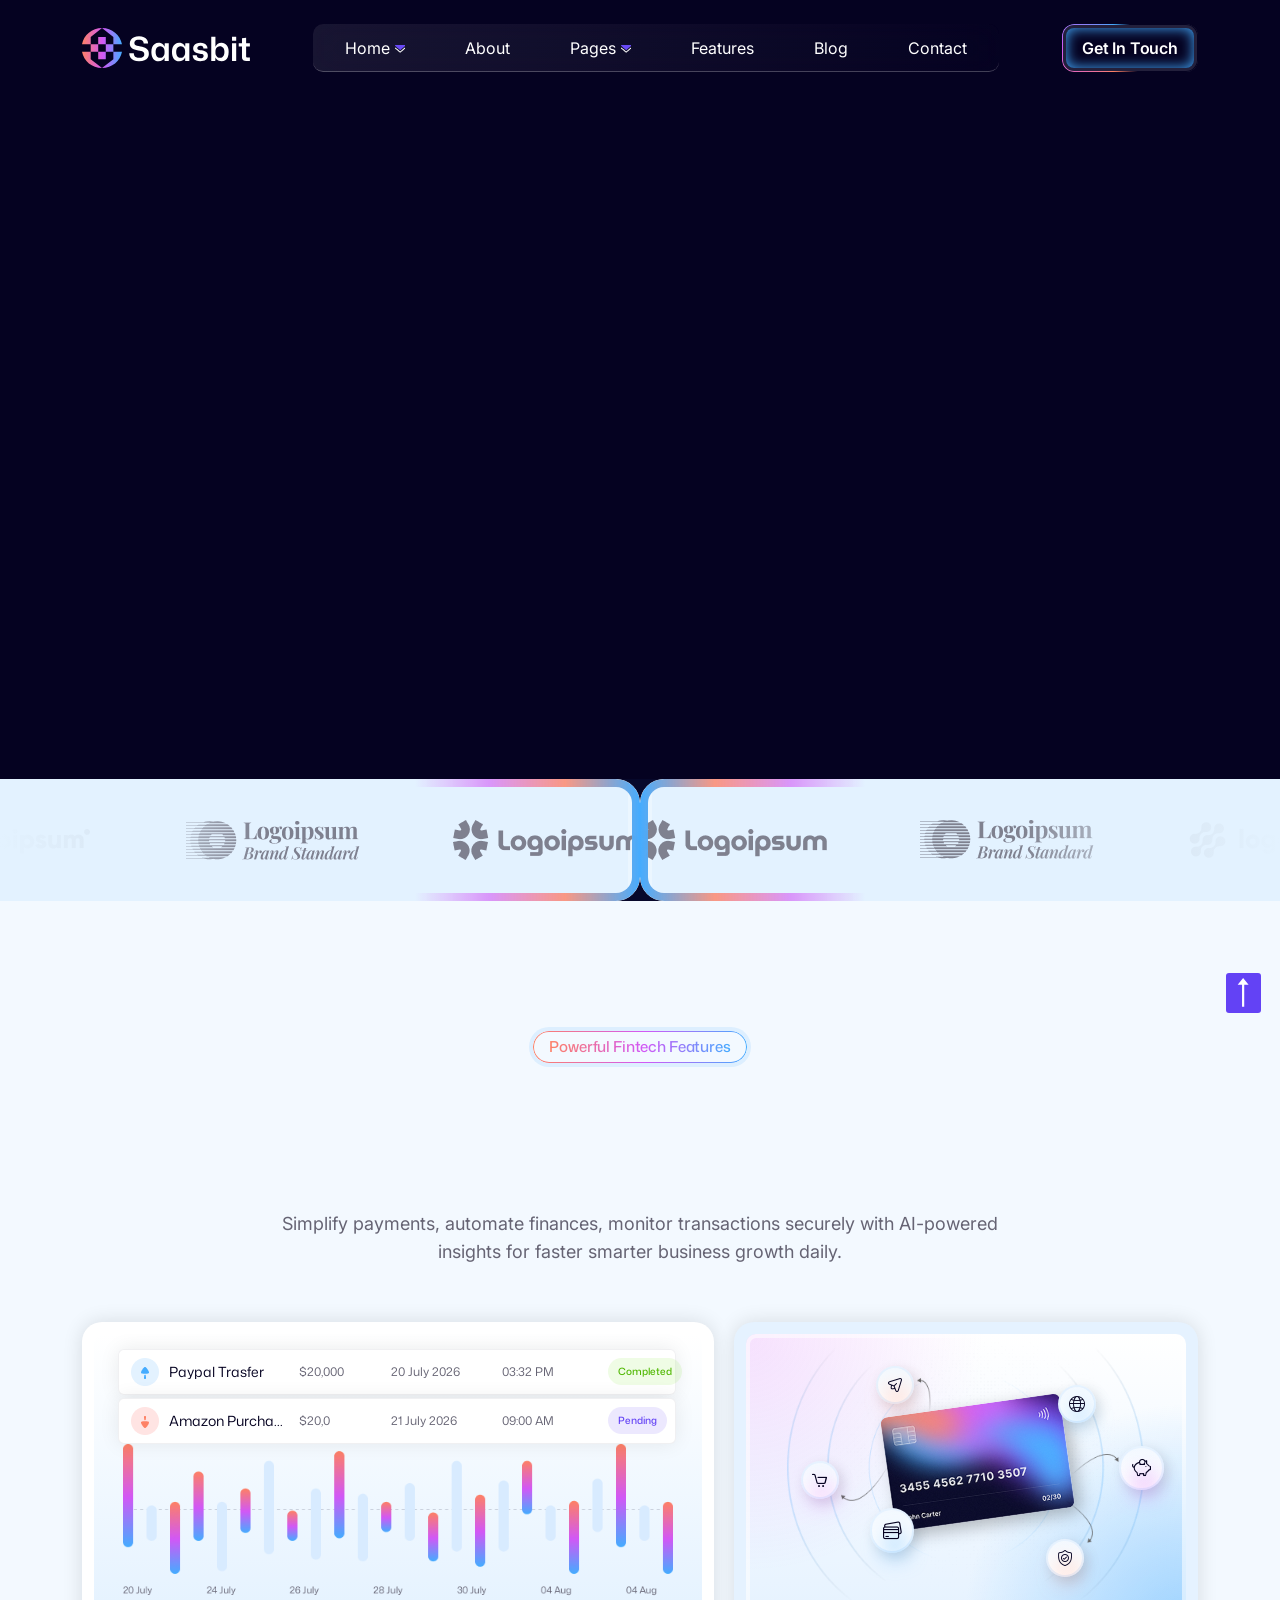
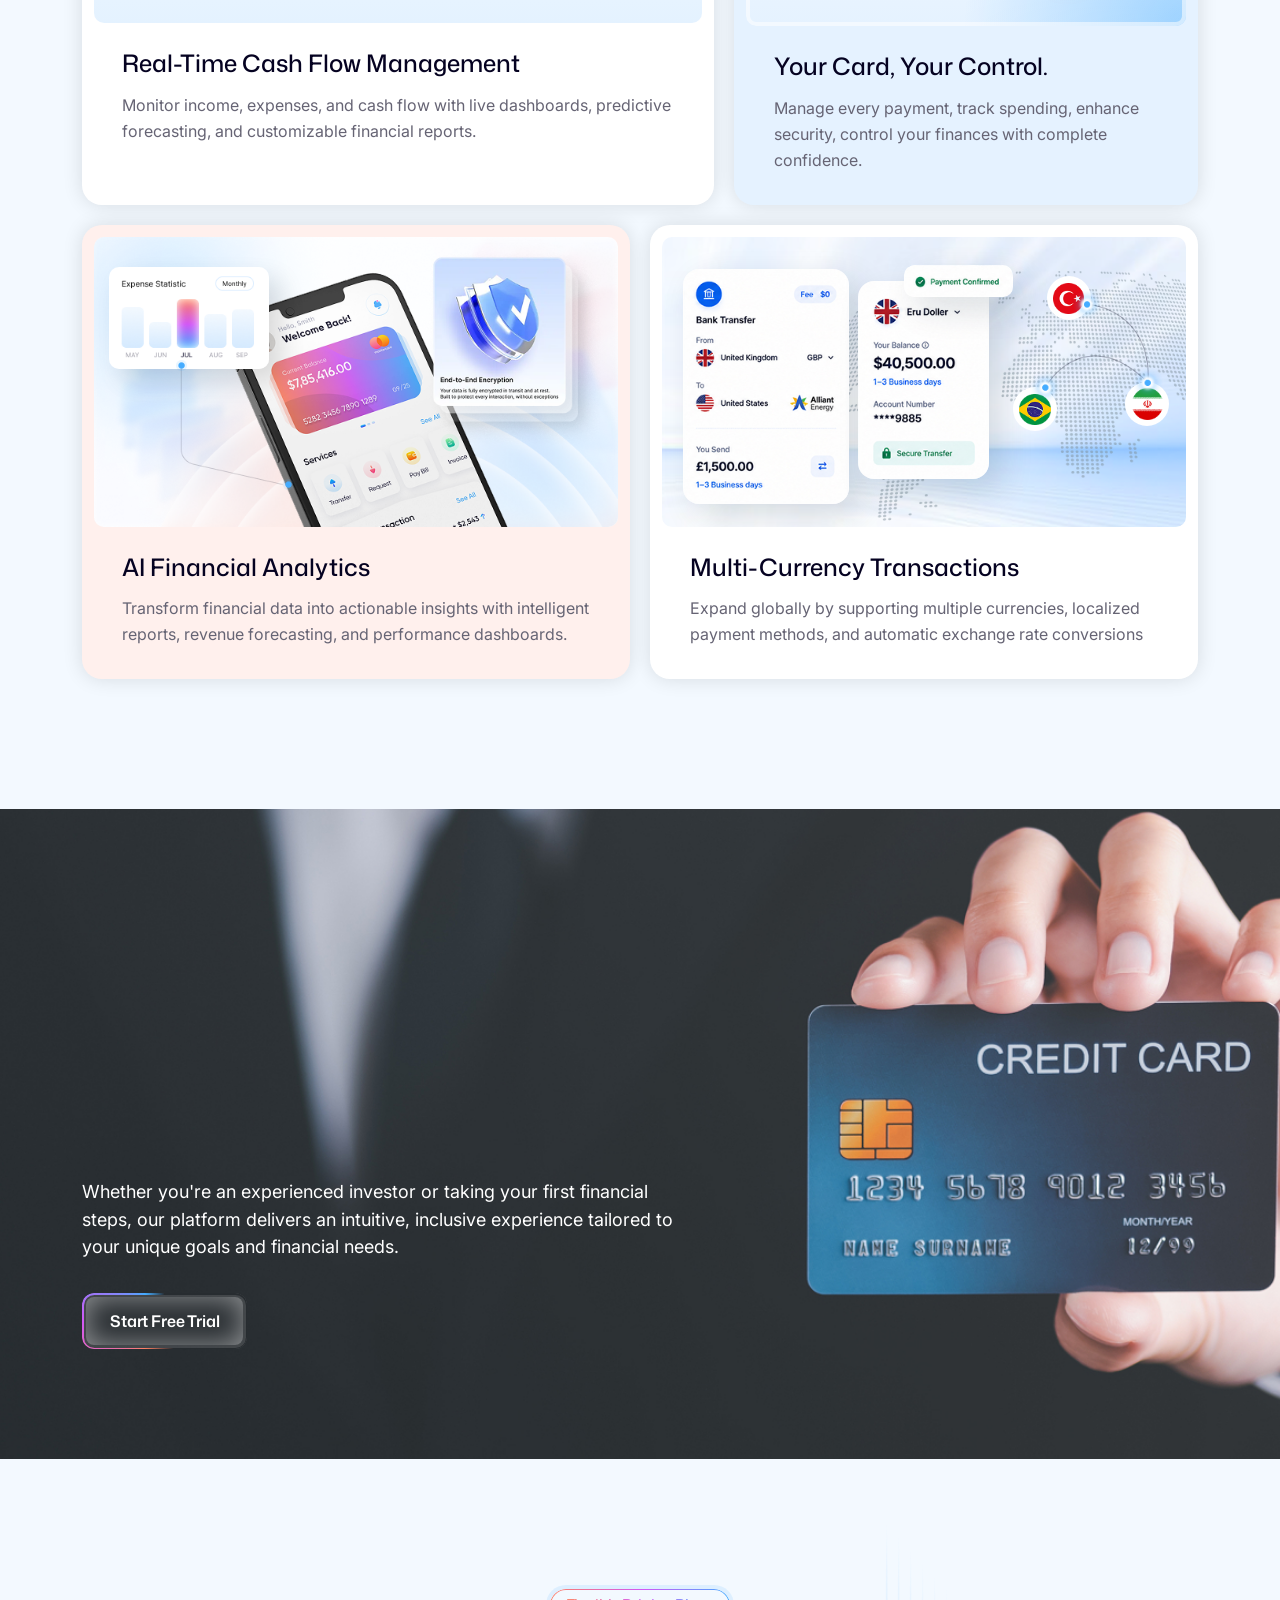
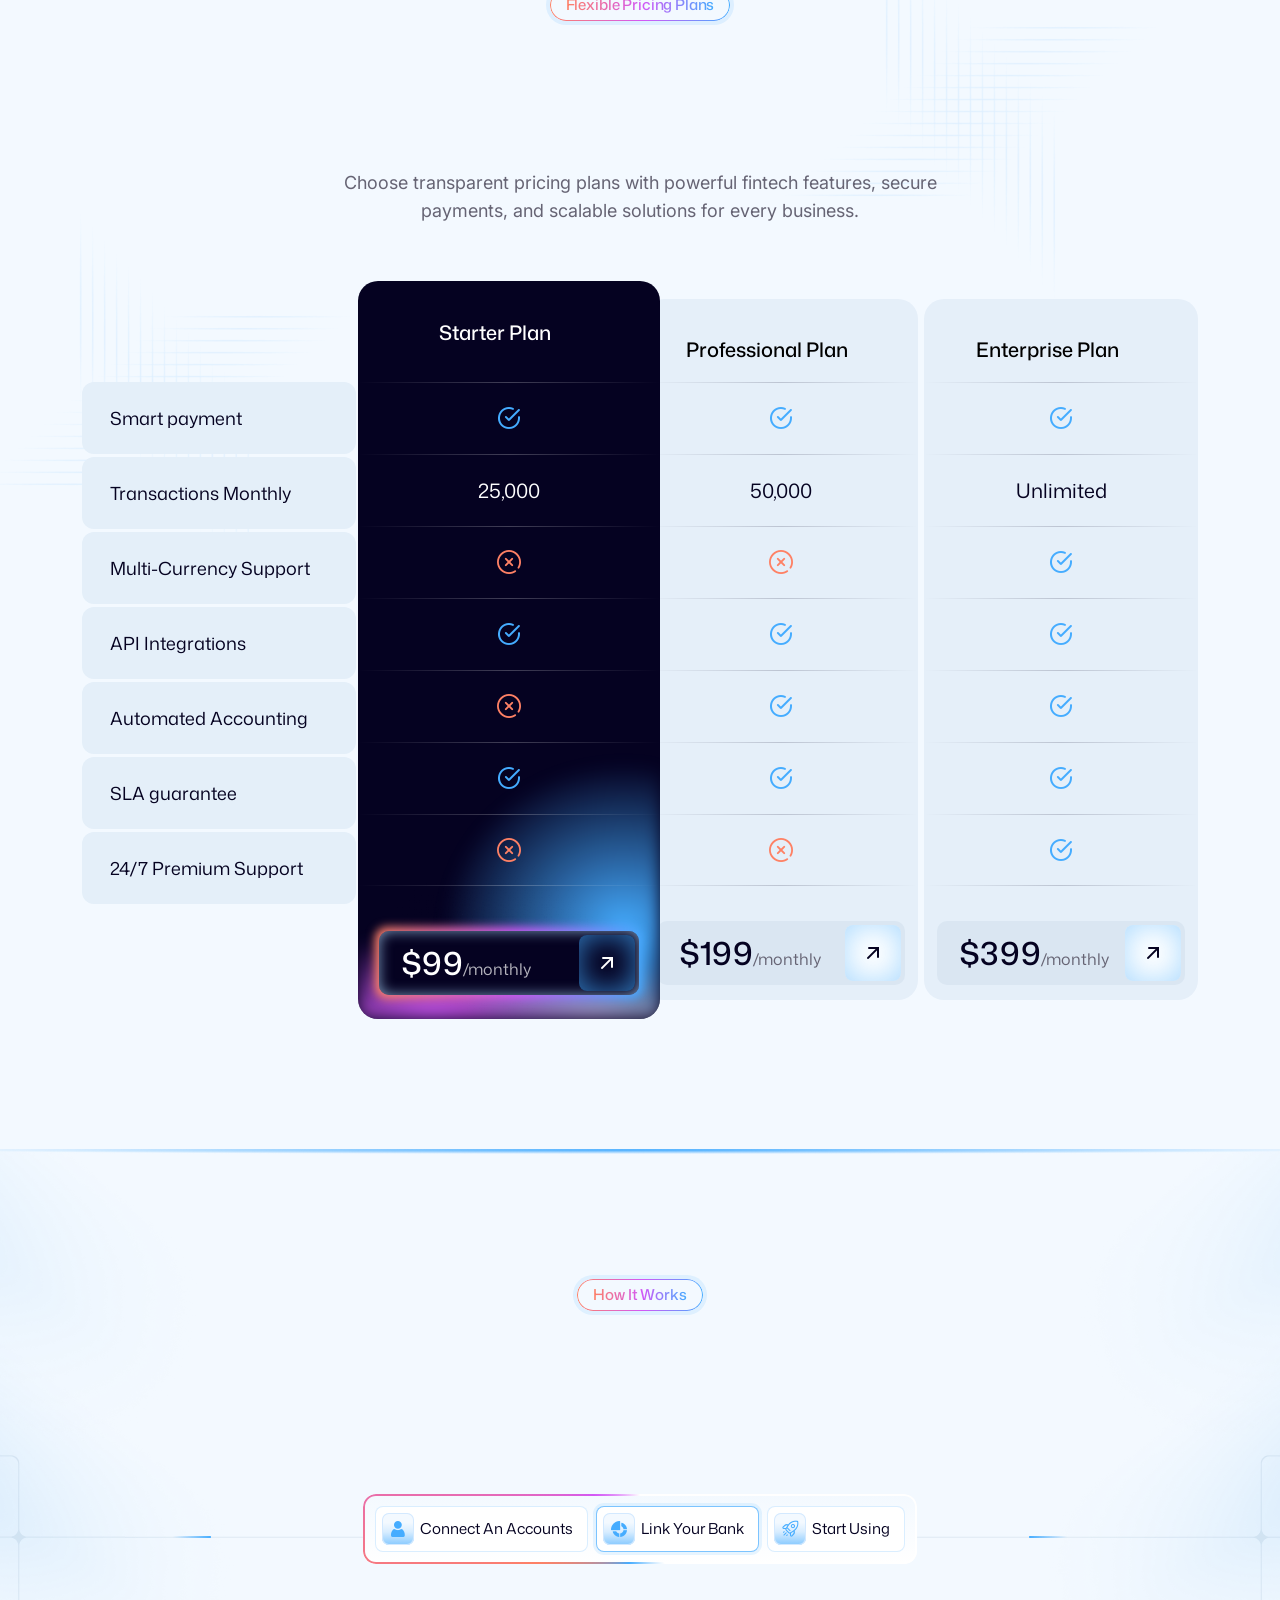
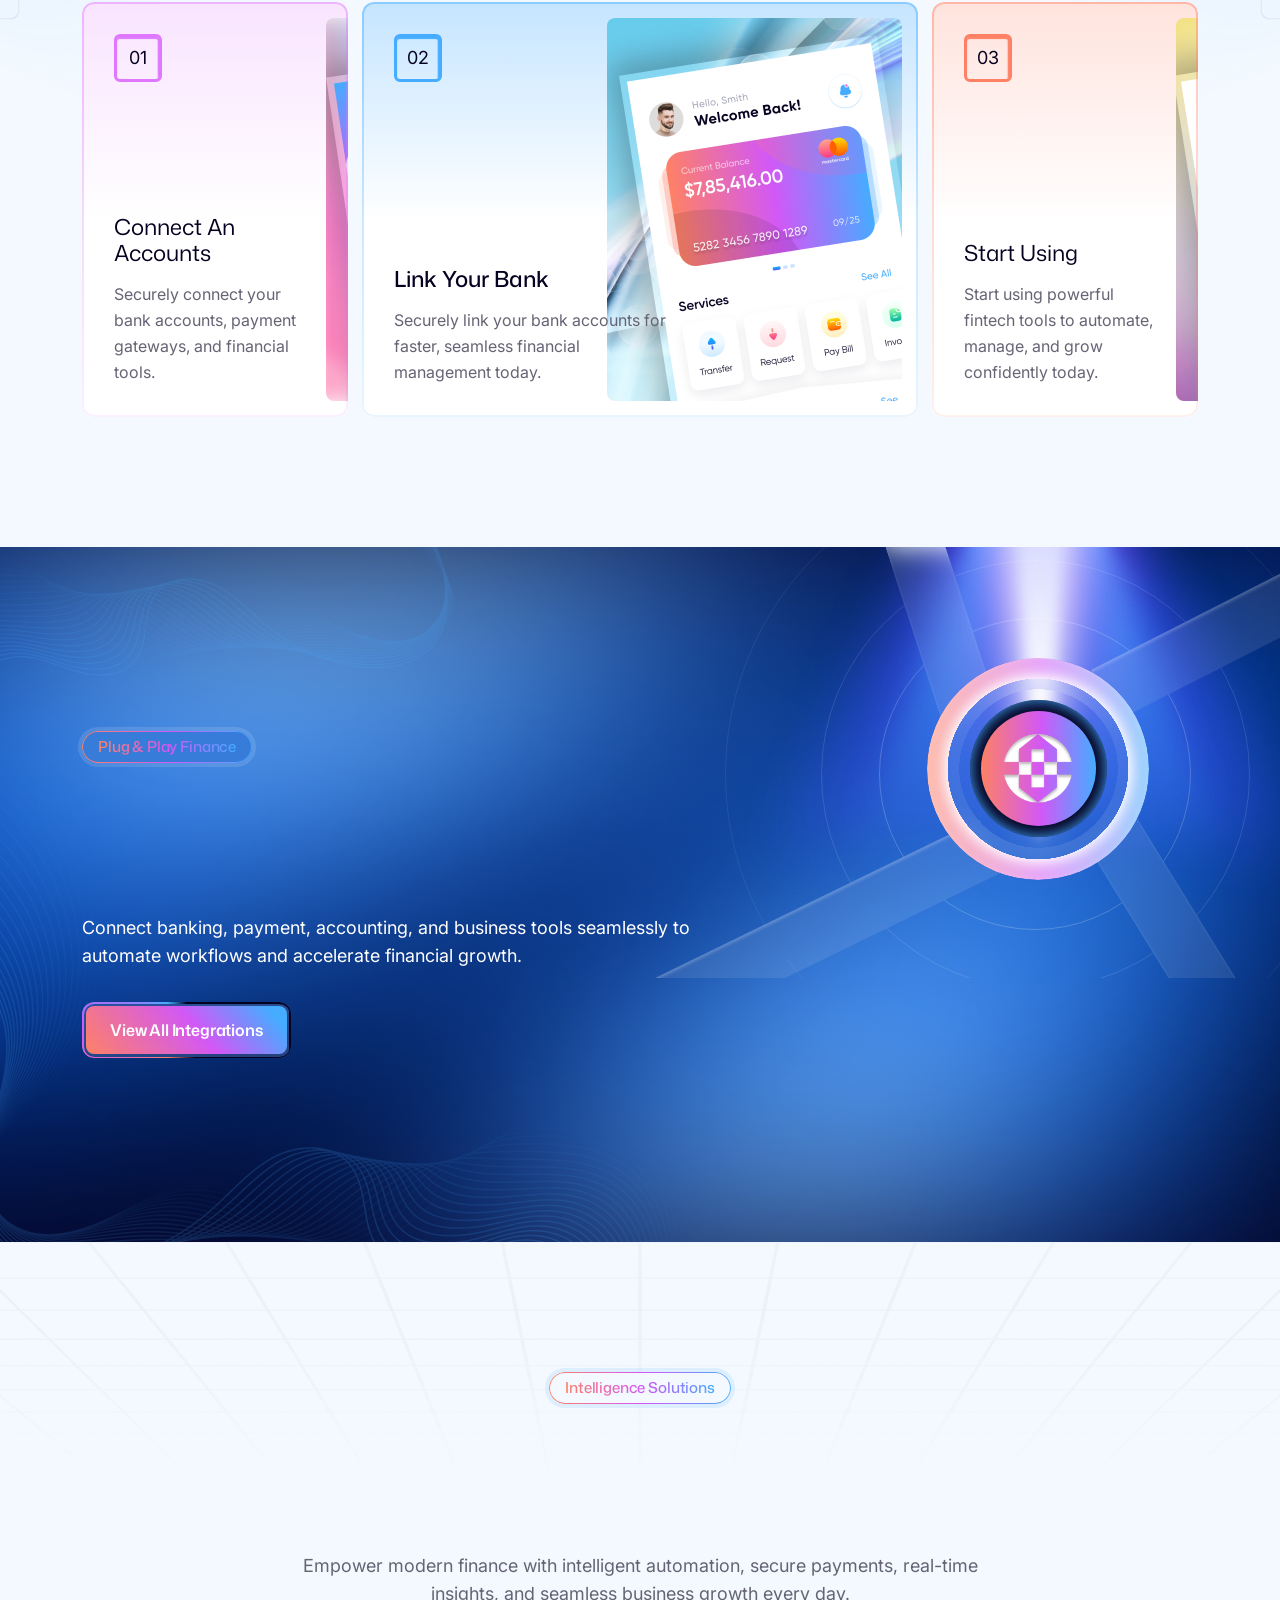
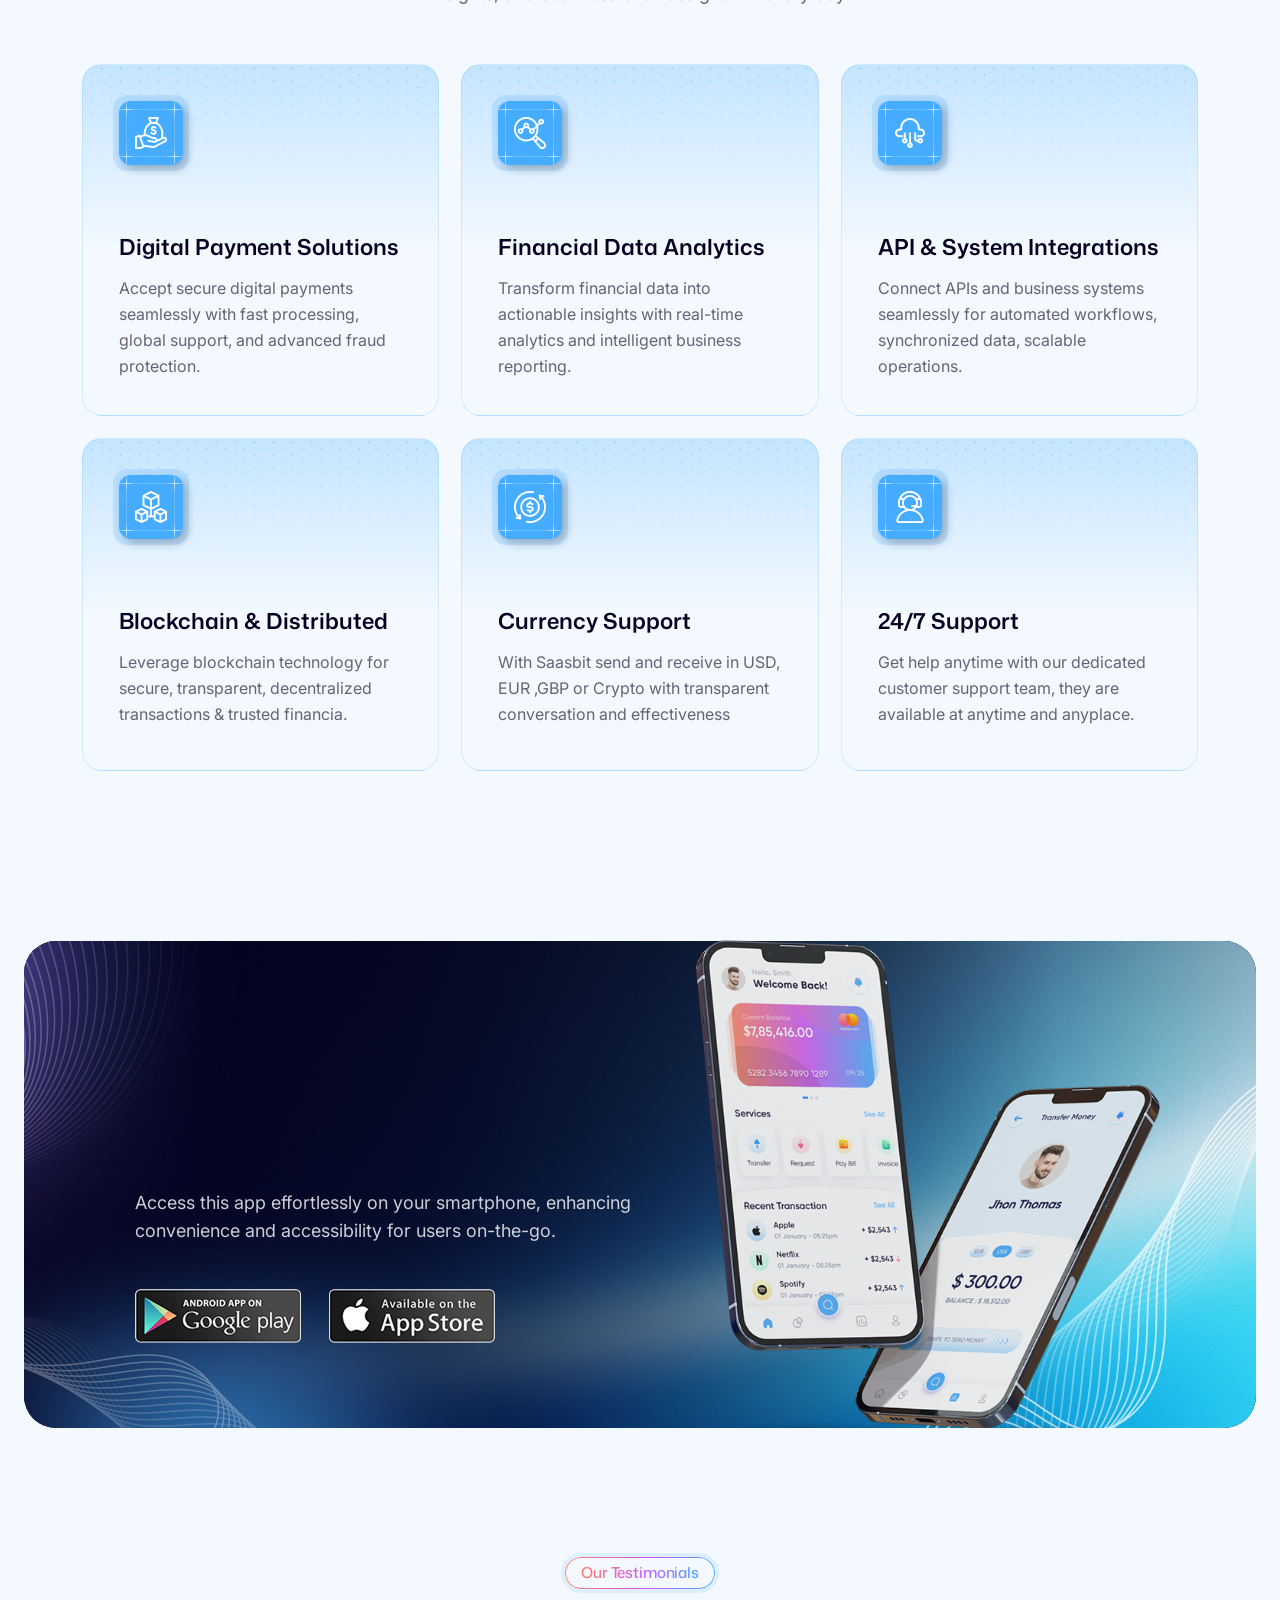
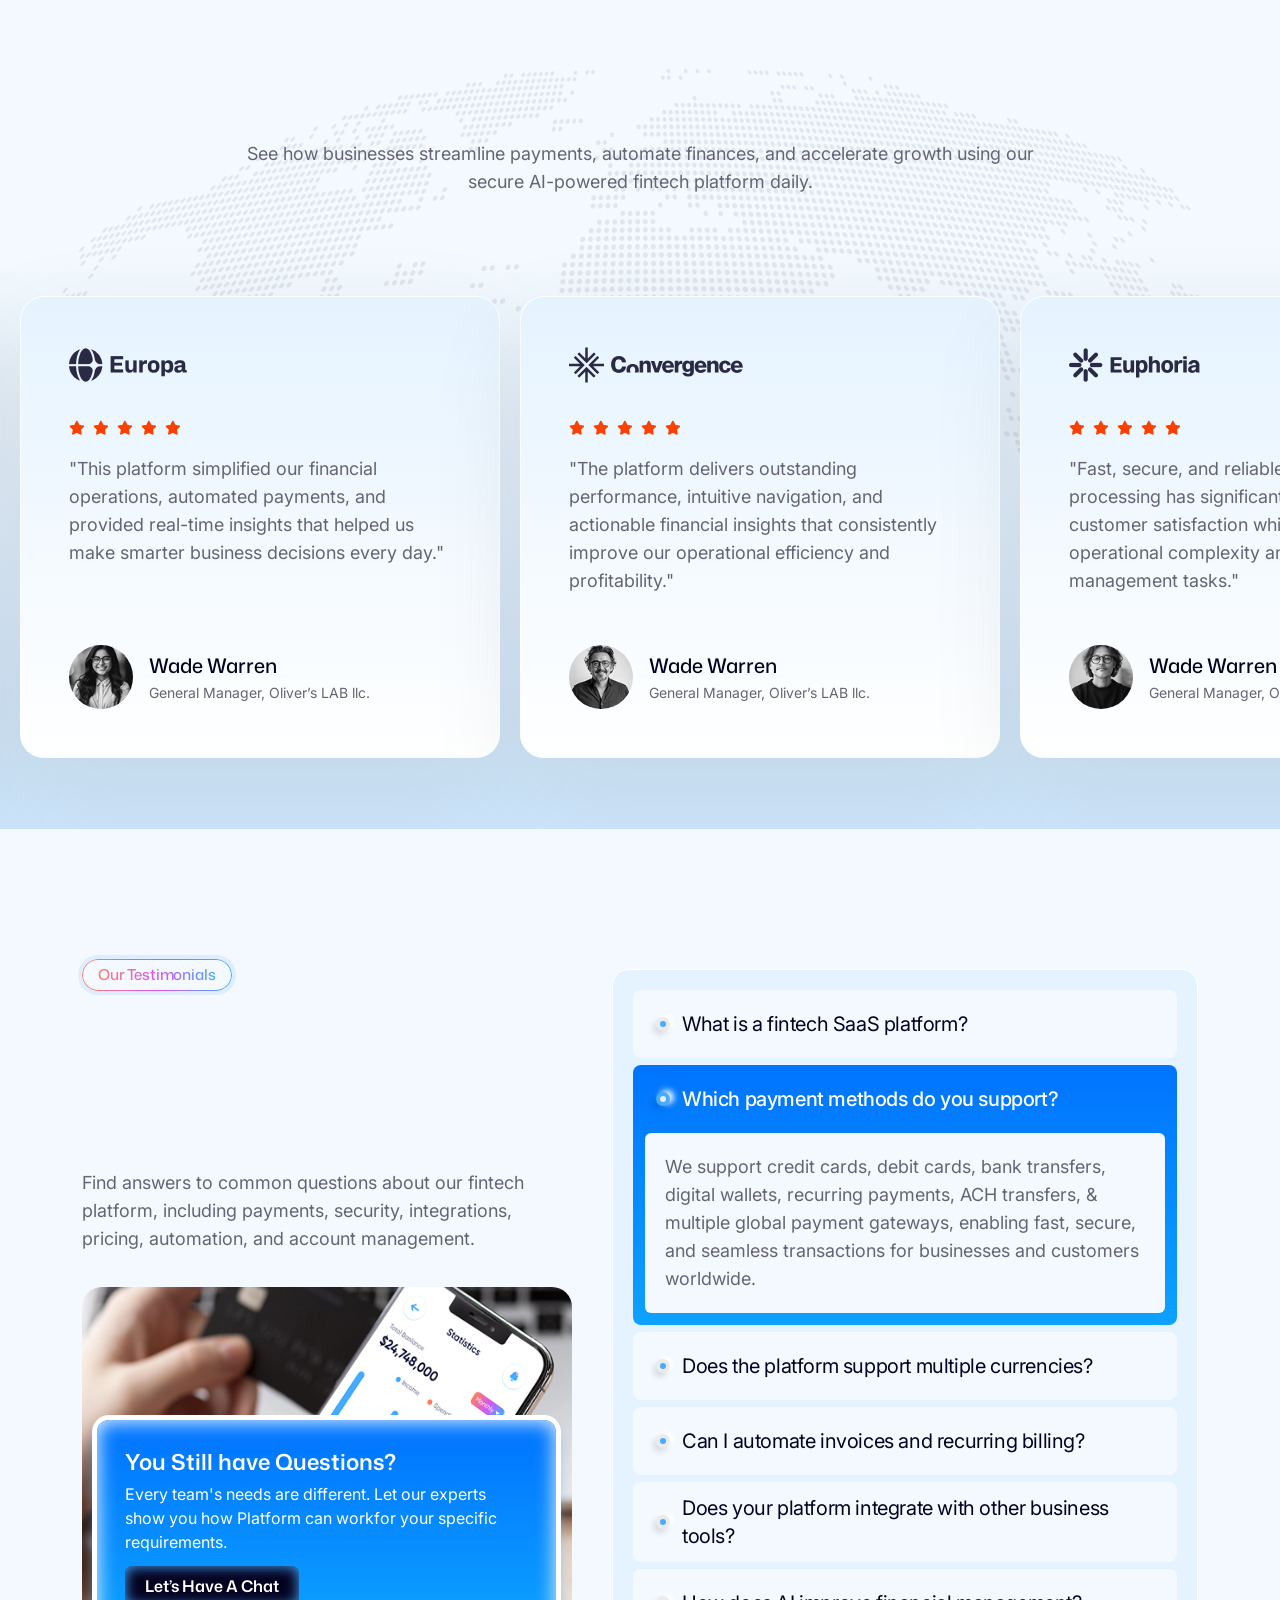
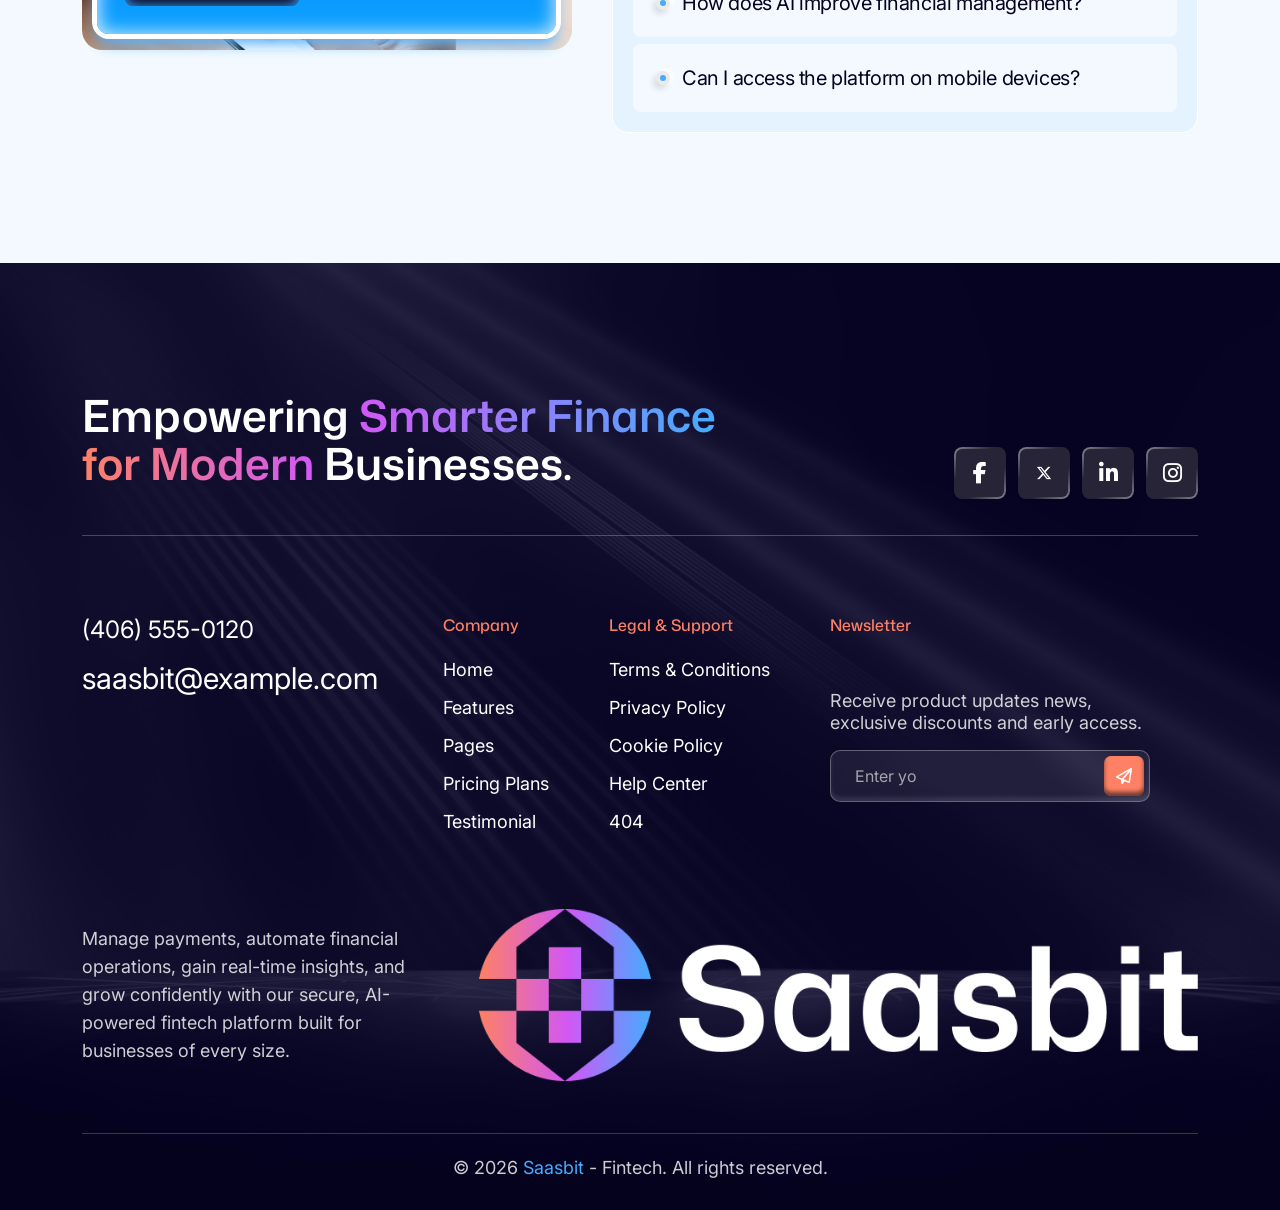
==== commit 222f989f: "home-2-done" ====
--- a/index-2.html
+++ b/index-2.html
@@ -470,9 +470,9 @@
                 </div>
                 <div class="container sb-container-1">
                     <div class="sb-about-2-content">
-                        <h2 class="sb-sec-title-1 sb-about-2-title">Our Intuitive Interface, <br> User-Friendly Design, and Responsive Customer Support Make Navigating Our Platform Effortless.</h2>
-                        <p class="sb-p-1 sb-about-2-disc">Whether you're an experienced investor or taking your first financial steps, our platform delivers an intuitive, inclusive experience tailored to your unique goals and financial needs.</p>
-                        <div class="btn-elm">
+                        <h2 class="sb-sec-title-1 sb-about-2-title wa_title_ani_2">Our Intuitive Interface, <br> User-Friendly Design, and Responsive Customer Support Make Navigating Our Platform Effortless.</h2>
+                        <p class="sb-p-1 sb-about-2-disc wow fadeInUp2">Whether you're an experienced investor or taking your first financial steps, our platform delivers an intuitive, inclusive experience tailored to your unique goals and financial needs.</p>
+                        <div class="btn-elm wow fadeInUp2" data-wow-delay=".2s">
                             <a href="#" aria-label="name" class="sb-pr-btn-2">
                                 <span class="text">Start Free Trial</span>
                             </a>
@@ -687,10 +687,13 @@
                             </span>
                             Your Favorite <br> Apps Together.
                         </h2>
-                        <p class="sb-p-1 sb-integration-2-disc">Connect banking, payment, accounting, and business tools seamlessly to <br> automate workflows and accelerate financial growth.</p>
-                        <a href="#" aria-label="name" class="sb-pr-btn-2">
-                            <span class="text">View All Integrations</span>
-                        </a>
+                        <p class="sb-p-1 sb-integration-2-disc wow fadeInUp2">Connect banking, payment, accounting, and business tools seamlessly to <br> automate workflows and accelerate financial growth.</p>
+                        <div class="btn-elm wow fadeInUp2">
+                            <a href="#" aria-label="name" class="sb-pr-btn-2">
+                                <span class="text">View All Integrations</span>
+                            </a>
+                        </div>
+
                     </div>
                 </div>
 
@@ -774,7 +777,7 @@
                     <div class="sb-services-2-wrap">
 
                         <!-- card-01 -->
-                        <div class="sb-services-2-card">
+                        <div class="sb-services-2-card wow fadeInUp2" data-wow-delay=".1s">
                             <img class="dots" src="assets/img/services/s2-card-bg-dot.png" alt="">
                             <span class="icon"><img src="assets/img/services/s2-icon-1.png" alt=""></span>
                             <div class="content">
@@ -784,7 +787,7 @@
                         </div>
 
                         <!-- card-02 -->
-                        <div class="sb-services-2-card">
+                        <div class="sb-services-2-card wow fadeInUp2" data-wow-delay=".15s">
                             <img class="dots" src="assets/img/services/s2-card-bg-dot.png" alt="">
                             <span class="icon"><img src="assets/img/services/s2-icon-2.png" alt=""></span>
                             <div class="content">
@@ -794,7 +797,7 @@
                         </div>
 
                         <!-- card-03 -->
-                        <div class="sb-services-2-card">
+                        <div class="sb-services-2-card wow fadeInUp2" data-wow-delay=".2s">
                             <img class="dots" src="assets/img/services/s2-card-bg-dot.png" alt="">
                             <span class="icon"><img src="assets/img/services/s2-icon-3.png" alt=""></span>
                             <div class="content">
@@ -804,7 +807,7 @@
                         </div>
 
                         <!-- card-04 -->
-                        <div class="sb-services-2-card">
+                        <div class="sb-services-2-card wow fadeInUp2" data-wow-delay=".1s">
                             <img class="dots" src="assets/img/services/s2-card-bg-dot.png" alt="">
                             <span class="icon"><img src="assets/img/services/s2-icon-4.png" alt=""></span>
                             <div class="content">
@@ -814,7 +817,7 @@
                         </div>
 
                         <!-- card-05 -->
-                        <div class="sb-services-2-card">
+                        <div class="sb-services-2-card wow fadeInUp2" data-wow-delay=".15s">
                             <img class="dots" src="assets/img/services/s2-card-bg-dot.png" alt="">
                             <span class="icon"><img src="assets/img/services/s2-icon-5.png" alt=""></span>
                             <div class="content">
@@ -824,7 +827,7 @@
                         </div>
 
                         <!-- card-06 -->
-                        <div class="sb-services-2-card">
+                        <div class="sb-services-2-card wow fadeInUp2" data-wow-delay=".2s">
                             <img class="dots" src="assets/img/services/s2-card-bg-dot.png" alt="">
                             <span class="icon"><img src="assets/img/services/s2-icon-6.png" alt=""></span>
                             <div class="content">
@@ -847,7 +850,7 @@
                     </div>
 
                     <div class="sb-cta-2-content">
-                        <h2 class="sb-sec-title-1 sb-cta-2-title">This App is Available for Your <br> Smart Phone.</h2>
+                        <h2 class="sb-sec-title-1 sb-cta-2-title wa_title_ani_2">This App is Available for Your <br> Smart Phone.</h2>
                         <p class="sb-p-1 sb-cta-2-disc">Access this app effortlessly on your smartphone, enhancing <br> convenience and accessibility for users on-the-go.</p>
                         <div class="sb-cta-2-apps">
                             <a href="#" aria-label="Google Play"><img src="assets/img/cta/play-store.png" alt=""></a>
@@ -1162,96 +1165,96 @@
                         <div class="sb-faqs-2-right">
                             <div class="sb-accordion-2" id="sbFaqs2">
 
-                            <!-- single-faq -->
-                            <div class="sb-accordion-2-item wa_accordion_item">
-                                <button class="item-title collapsed" type="button" data-bs-toggle="collapse" data-bs-target="#faq2-1" aria-expanded="false" aria-controls="faq2-1">
-                                    <span class="dot"></span>
-                                    What is a fintech SaaS platform?
-                                </button>
-                                <div id="faq2-1" class="accordion-collapse collapse" data-bs-parent="#sbFaqs2">
-                                    <div class="item-body">
-                                        <p class="sb-p-2 item-disc">A fintech SaaS platform is a cloud-based service that lets businesses accept payments, manage finances, automate billing, and track performance from one secure dashboard without building the infrastructure themselves.</p>
-                                    </div>
-                                </div>
-                            </div>
-
-                            <!-- single-faq -->
-                            <div class="sb-accordion-2-item wa_accordion_item active">
-                                <button class="item-title" type="button" data-bs-toggle="collapse" data-bs-target="#faq2-2" aria-expanded="true" aria-controls="faq2-2">
-                                    <span class="dot"></span>
-                                    Which payment methods do you support?
-                                </button>
-                                <div id="faq2-2" class="accordion-collapse collapse show" data-bs-parent="#sbFaqs2">
-                                    <div class="item-body">
-                                        <p class="sb-p-2 item-disc">We support credit cards, debit cards, bank transfers, digital wallets, recurring payments, ACH transfers, &amp; multiple global payment gateways, enabling fast, secure, and seamless transactions for businesses and customers worldwide.</p>
-                                    </div>
-                                </div>
-                            </div>
-
-                            <!-- single-faq -->
-                            <div class="sb-accordion-2-item wa_accordion_item">
-                                <button class="item-title collapsed" type="button" data-bs-toggle="collapse" data-bs-target="#faq2-3" aria-expanded="false" aria-controls="faq2-3">
-                                    <span class="dot"></span>
-                                    Does the platform support multiple currencies?
-                                </button>
-                                <div id="faq2-3" class="accordion-collapse collapse" data-bs-parent="#sbFaqs2">
-                                    <div class="item-body">
-                                        <p class="sb-p-2 item-disc">Yes. You can send, receive, and convert funds in major currencies and crypto with transparent exchange rates, localized payment methods, and automatic conversions at every step.</p>
-                                    </div>
-                                </div>
-                            </div>
-
-                            <!-- single-faq -->
-                            <div class="sb-accordion-2-item wa_accordion_item">
-                                <button class="item-title collapsed" type="button" data-bs-toggle="collapse" data-bs-target="#faq2-4" aria-expanded="false" aria-controls="faq2-4">
-                                    <span class="dot"></span>
-                                    Can I automate invoices and recurring billing?
-                                </button>
-                                <div id="faq2-4" class="accordion-collapse collapse" data-bs-parent="#sbFaqs2">
-                                    <div class="item-body">
-                                        <p class="sb-p-2 item-disc">Absolutely. Create invoices in seconds, schedule recurring billing, send automatic reminders, and reconcile payments in real time so nothing slips through.</p>
-                                    </div>
-                                </div>
-                            </div>
-
-                            <!-- single-faq -->
-                            <div class="sb-accordion-2-item wa_accordion_item">
-                                <button class="item-title collapsed" type="button" data-bs-toggle="collapse" data-bs-target="#faq2-5" aria-expanded="false" aria-controls="faq2-5">
-                                    <span class="dot"></span>
-                                    Does your platform integrate with other business tools?
-                                </button>
-                                <div id="faq2-5" class="accordion-collapse collapse" data-bs-parent="#sbFaqs2">
-                                    <div class="item-body">
-                                        <p class="sb-p-2 item-disc">The platform connects with banking, accounting, payment, and business tools through ready-made integrations and open APIs, so your data and workflows stay in sync.</p>
-                                    </div>
-                                </div>
-                            </div>
-
-                            <!-- single-faq -->
-                            <div class="sb-accordion-2-item wa_accordion_item">
-                                <button class="item-title collapsed" type="button" data-bs-toggle="collapse" data-bs-target="#faq2-6" aria-expanded="false" aria-controls="faq2-6">
-                                    <span class="dot"></span>
-                                    How does AI improve financial management?
-                                </button>
-                                <div id="faq2-6" class="accordion-collapse collapse" data-bs-parent="#sbFaqs2">
-                                    <div class="item-body">
-                                        <p class="sb-p-2 item-disc">AI analyzes your transactions to forecast cash flow, flag unusual activity, categorize expenses automatically, and surface insights that help you make faster, smarter financial decisions.</p>
-                                    </div>
-                                </div>
-                            </div>
-
-                            <!-- single-faq -->
-                            <div class="sb-accordion-2-item wa_accordion_item">
-                                <button class="item-title collapsed" type="button" data-bs-toggle="collapse" data-bs-target="#faq2-7" aria-expanded="false" aria-controls="faq2-7">
-                                    <span class="dot"></span>
-                                    Can I access the platform on mobile devices?
-                                </button>
-                                <div id="faq2-7" class="accordion-collapse collapse" data-bs-parent="#sbFaqs2">
-                                    <div class="item-body">
-                                        <p class="sb-p-2 item-disc">Yes. The platform works on any device, and our mobile app lets you track balances, approve payments, and manage your finances securely on the go.</p>
-                                    </div>
-                                </div>
-                            </div>
+                                <!-- single-faq -->
+                                <div class="sb-accordion-2-item wa_accordion_item wow fadeInUp2">
+                                    <button class="item-title collapsed" type="button" data-bs-toggle="collapse" data-bs-target="#faq2-1" aria-expanded="false" aria-controls="faq2-1">
+                                        <span class="dot"></span>
+                                        What is a fintech SaaS platform?
+                                    </button>
+                                    <div id="faq2-1" class="accordion-collapse collapse" data-bs-parent="#sbFaqs2">
+                                        <div class="item-body">
+                                            <p class="sb-p-2 item-disc">A fintech SaaS platform is a cloud-based service that lets businesses accept payments, manage finances, automate billing, and track performance from one secure dashboard without building the infrastructure themselves.</p>
+                                        </div>
+                                    </div>
+                                </div>
+
+                                <!-- single-faq -->
+                                <div class="sb-accordion-2-item wa_accordion_item active wow fadeInUp2">
+                                    <button class="item-title" type="button" data-bs-toggle="collapse" data-bs-target="#faq2-2" aria-expanded="true" aria-controls="faq2-2">
+                                        <span class="dot"></span>
+                                        Which payment methods do you support?
+                                    </button>
+                                    <div id="faq2-2" class="accordion-collapse collapse show" data-bs-parent="#sbFaqs2">
+                                        <div class="item-body">
+                                            <p class="sb-p-2 item-disc">We support credit cards, debit cards, bank transfers, digital wallets, recurring payments, ACH transfers, &amp; multiple global payment gateways, enabling fast, secure, and seamless transactions for businesses and customers worldwide.</p>
+                                        </div>
+                                    </div>
+                                </div>
+
+                                <!-- single-faq -->
+                                <div class="sb-accordion-2-item wa_accordion_item wow fadeInUp2">
+                                    <button class="item-title collapsed" type="button" data-bs-toggle="collapse" data-bs-target="#faq2-3" aria-expanded="false" aria-controls="faq2-3">
+                                        <span class="dot"></span>
+                                        Does the platform support multiple currencies?
+                                    </button>
+                                    <div id="faq2-3" class="accordion-collapse collapse" data-bs-parent="#sbFaqs2">
+                                        <div class="item-body">
+                                            <p class="sb-p-2 item-disc">Yes. You can send, receive, and convert funds in major currencies and crypto with transparent exchange rates, localized payment methods, and automatic conversions at every step.</p>
+                                        </div>
+                                    </div>
+                                </div>
+
+                                <!-- single-faq -->
+                                <div class="sb-accordion-2-item wa_accordion_item wow fadeInUp2">
+                                    <button class="item-title collapsed" type="button" data-bs-toggle="collapse" data-bs-target="#faq2-4" aria-expanded="false" aria-controls="faq2-4">
+                                        <span class="dot"></span>
+                                        Can I automate invoices and recurring billing?
+                                    </button>
+                                    <div id="faq2-4" class="accordion-collapse collapse" data-bs-parent="#sbFaqs2">
+                                        <div class="item-body">
+                                            <p class="sb-p-2 item-disc">Absolutely. Create invoices in seconds, schedule recurring billing, send automatic reminders, and reconcile payments in real time so nothing slips through.</p>
+                                        </div>
+                                    </div>
+                                </div>
+
+                                <!-- single-faq -->
+                                <div class="sb-accordion-2-item wa_accordion_item wow fadeInUp2">
+                                    <button class="item-title collapsed" type="button" data-bs-toggle="collapse" data-bs-target="#faq2-5" aria-expanded="false" aria-controls="faq2-5">
+                                        <span class="dot"></span>
+                                        Does your platform integrate with other business tools?
+                                    </button>
+                                    <div id="faq2-5" class="accordion-collapse collapse" data-bs-parent="#sbFaqs2">
+                                        <div class="item-body">
+                                            <p class="sb-p-2 item-disc">The platform connects with banking, accounting, payment, and business tools through ready-made integrations and open APIs, so your data and workflows stay in sync.</p>
+                                        </div>
+                                    </div>
+                                </div>
+
+                                <!-- single-faq -->
+                                <div class="sb-accordion-2-item wa_accordion_item wow fadeInUp2">
+                                    <button class="item-title collapsed" type="button" data-bs-toggle="collapse" data-bs-target="#faq2-6" aria-expanded="false" aria-controls="faq2-6">
+                                        <span class="dot"></span>
+                                        How does AI improve financial management?
+                                    </button>
+                                    <div id="faq2-6" class="accordion-collapse collapse" data-bs-parent="#sbFaqs2">
+                                        <div class="item-body">
+                                            <p class="sb-p-2 item-disc">AI analyzes your transactions to forecast cash flow, flag unusual activity, categorize expenses automatically, and surface insights that help you make faster, smarter financial decisions.</p>
+                                        </div>
+                                    </div>
+                                </div>
+
+                                <!-- single-faq -->
+                                <div class="sb-accordion-2-item wa_accordion_item wow fadeInUp2">
+                                    <button class="item-title collapsed" type="button" data-bs-toggle="collapse" data-bs-target="#faq2-7" aria-expanded="false" aria-controls="faq2-7">
+                                        <span class="dot"></span>
+                                        Can I access the platform on mobile devices?
+                                    </button>
+                                    <div id="faq2-7" class="accordion-collapse collapse" data-bs-parent="#sbFaqs2">
+                                        <div class="item-body">
+                                            <p class="sb-p-2 item-disc">Yes. The platform works on any device, and our mobile app lets you track balances, approve payments, and manage your finances securely on the go.</p>
+                                        </div>
+                                    </div>
+                                </div>
                             </div>
                         </div>
 
@@ -1260,46 +1263,85 @@
             </section>
             <!-- faqs-end -->
 
-
-
-
-
-
-
-
-            <br>
-            <br>
-            <br>
-            <br>
-            <br>
-            <br>
-            <br>
-            <br>
-            <br>
-            <br>
-            <br>
-            <br>
-            <br>
-            <br>
-            <br>
-            <br>
-            <br>
-            <br>
-            <br>
-            <br>
-            <br>
-            <br>
-            <br>
-            <br>
-            <br>
-            <br>
-            <br>
-            <br>
-            <br>
-            <br>
-            <br>
-            <br>
-            <br>
+            <!-- footer-start -->
+            <footer class="sb-footer-2-area">
+                <div class="sb-footer-2-bg" data-background="assets/img/footer/f2-bg-img.png"></div>
+                <div class="container sb-container-1">
+                    <div class="sb-footer-2-top">
+                        <h2 class="sb-footer-2-title">Empowering <span class="grad-1">Smarter Finance</span> <br> <span class="grad-2">for Modern</span> Businesses.</h2>
+                        <div class="sb-footer-2-social">
+                            <img class="hand" src="assets/img/footer/f2-social-hand.png" alt="">
+                            <a href="#" class="single-logo" aria-label="Facebook">
+                                <i class="fa-brands fa-facebook-f"></i>
+                            </a>
+                            <a href="#" class="single-logo x-icon" aria-label="X">
+                                <i class="fa-brands fa-x-twitter"></i>
+                            </a>
+                            <a href="#" class="single-logo" aria-label="LinkedIn">
+                                <i class="fa-brands fa-linkedin-in"></i>
+                            </a>
+                            <a href="#" class="single-logo" aria-label="Instagram">
+                                <i class="fa-brands fa-instagram"></i>
+                            </a>
+                        </div>
+                    </div>
+
+                    <div class="sb-footer-2-widget">
+                        <div class="sb-footer-2-contact">
+                            <a href="tel:4065550120" class="phone">(406) 555-0120</a>
+                            <a href="mailto:saasbit@example.com" class="email">saasbit@example.com</a>
+                        </div>
+                        <div class="sb-footer-2-page">
+                            <!-- single-widget -->
+                            <div class="sb-footer-2-links">
+                                <h4 class="widget-title">Company</h4>
+                                <ul>
+                                    <li><a href="#">Home</a></li>
+                                    <li><a href="#">Features</a></li>
+                                    <li><a href="#">Pages</a></li>
+                                    <li><a href="#">Pricing Plans</a></li>
+                                    <li><a href="#">Testimonial</a></li>
+                                </ul>
+                            </div>
+                            <!-- single-widget -->
+                            <div class="sb-footer-2-links">
+                                <h4 class="widget-title">Legal &amp; Support</h4>
+                                <ul>
+                                    <li><a href="#">Terms &amp; Conditions</a></li>
+                                    <li><a href="#">Privacy Policy</a></li>
+                                    <li><a href="#">Cookie Policy</a></li>
+                                    <li><a href="#">Help Center</a></li>
+                                    <li><a href="#">404</a></li>
+                                </ul>
+                            </div>
+                            <!-- single-widget -->
+                            <div class="sb-footer-2-newsletter">
+                                <h4 class="widget-title">Newsletter</h4>
+                                <p class="disc">Receive product updates news, exclusive discounts and early access.</p>
+                                <form action="" class="sb-footer-2-newsletter-form wa-p-relative">
+                                    <input type="email" placeholder="Enter your email ..." class="form-input wa_placeholder">
+                                    <button type="submit" class="input-btn" aria-label="Subscribe">
+                                        <i class="fa-regular fa-paper-plane"></i>
+                                    </button>
+                                </form>
+                            </div>
+                        </div>
+                    </div>
+
+                    <div class="sb-footer-2-info">
+                        <p class="disc">Manage payments, automate financial operations, gain real-time insights, and grow confidently with our secure, AI-powered fintech platform built for businesses of every size.</p>
+                        <div class="logo">
+                            <img src="assets/img/footer/f2-logo.png" alt="Saasbit">
+                        </div>
+                    </div>
+
+                    <div class="sb-footer-2-bottom">
+                        <p class="sb-footer-2-copyright">© 2026 <a href="#">Saasbit</a> - Fintech. All rights reserved.</p>
+                    </div>
+                </div>
+            </footer>
+            <!-- footer-end -->
+
             <!-- offcanvas-start -->
             <div class="wa-offcanvas-area   offcanvas_box_active lenis lenis-smooth ">
                 <div class="wa-offcanvas-wrap ">
--- a/assets/css/main.css
+++ b/assets/css/main.css
@@ -3352,6 +3352,33 @@
   width: 757px;
   height: 658px;
   z-index: 4;
+  /* every dot falls from top to bottom on its own speed and delay, so they never fall together */
+}
+.sb-hero-2-dot circle {
+  animation: sbHero2DotFall 6s linear infinite;
+}
+.sb-hero-2-dot circle:nth-child(3n+2) {
+  animation-duration: 8s;
+}
+.sb-hero-2-dot circle:nth-child(3n) {
+  animation-duration: 10s;
+}
+.sb-hero-2-dot circle:nth-child(4n+1) {
+  animation-delay: -2s;
+}
+.sb-hero-2-dot circle:nth-child(5n+2) {
+  animation-delay: -4s;
+}
+.sb-hero-2-dot circle:nth-child(7n+3) {
+  animation-delay: -6s;
+}
+.sb-hero-2-dot circle:nth-child(2n) {
+  animation-delay: -8s;
+}
+@media (prefers-reduced-motion: reduce) {
+  .sb-hero-2-dot circle {
+    animation: none;
+  }
 }
 @media only screen and (min-width: 992px) and (max-width: 1199px), only screen and (min-width: 768px) and (max-width: 991px), only screen and (min-width: 576px) and (max-width: 767px), (max-width: 767px) {
   .sb-hero-2-dot {
@@ -3384,7 +3411,23 @@
   z-index: 5;
 }
 
-/* 
+@keyframes sbHero2DotFall {
+  0% {
+    opacity: 0;
+    transform: translateY(-60px);
+  }
+  15% {
+    opacity: 1;
+  }
+  85% {
+    opacity: 1;
+  }
+  100% {
+    opacity: 0;
+    transform: translateY(80px);
+  }
+}
+/*
     hero-2-end
 */
 /*
@@ -5345,6 +5388,8 @@
     height: 100%;
     object-fit: cover;
     object-position: 78% center;
+    /* fills the height, so the parallax drift (+-6%) needs this much extra to never show an edge */
+    transform: scale(1.15);
   }
 }
 .sb-about-2-bg {
@@ -5693,12 +5738,25 @@
   border: 1px solid rgba(69, 172, 255, 0.18);
   border-radius: 20px;
   background: linear-gradient(180deg, #C5E5FF 0%, #F3F9FF 53%, #F3F9FF 100%);
+  transition: var(--sb-cube-1);
 }
 @media (max-width: 767px) {
   .sb-services-2-card {
     min-height: 0;
     padding: 150px 24px 28px;
   }
+}
+.sb-services-2-card {
+  /* blue glow that fades in from the top on hover */
+}
+.sb-services-2-card::before {
+  content: "";
+  position: absolute;
+  inset: 0;
+  background: radial-gradient(circle at 50% 0%, rgba(69, 172, 255, 0.3) 0%, rgba(69, 172, 255, 0) 65%);
+  opacity: 0;
+  transition: var(--sb-cube-1);
+  pointer-events: none;
 }
 .sb-services-2-card .dots {
   position: absolute;
@@ -5709,6 +5767,25 @@
   height: auto;
   max-width: none;
   pointer-events: none;
+  transform-origin: top center;
+  transition: transform 0.8s cubic-bezier(0.18, 0.82, 0.41, 1);
+}
+.sb-services-2-card:hover {
+  transform: translateY(-8px);
+  border-color: rgba(69, 172, 255, 0.45);
+  box-shadow: 0 24px 44px rgba(69, 172, 255, 0.22);
+}
+.sb-services-2-card:hover::before {
+  opacity: 1;
+}
+.sb-services-2-card:hover .dots {
+  transform: scale(1.1) translateY(8px);
+}
+.sb-services-2-card:hover .icon {
+  transform: translateY(-6px) rotate(-6deg) scale(1.06);
+}
+.sb-services-2-card:hover .content .title {
+  color: var(--sb-clr-pr-1);
 }
 .sb-services-2-card {
   /* 76px icon tile; the exported image also carries its 4px drop shadow (86px, 3px bleed top / left) */
@@ -5719,6 +5796,7 @@
   top: 32px;
   width: 76px;
   height: 76px;
+  transition: transform 0.6s cubic-bezier(0.18, 0.82, 0.41, 1);
 }
 @media (max-width: 767px) {
   .sb-services-2-card .icon {
@@ -5740,6 +5818,7 @@
 }
 .sb-services-2-card .content .title {
   margin-bottom: 16px;
+  transition: var(--sb-cube-1);
   font-size: 24px;
   font-weight: 600;
 }
@@ -9724,6 +9803,496 @@
 /*
     footer-1-end
 */
+/*
+    footer-2-start
+*/
+.sb-footer-2-area {
+  position: relative;
+  overflow: hidden;
+  padding: 100px 0 28px;
+  background-color: #050221;
+  z-index: 1;
+}
+@media (max-width: 767px) {
+  .sb-footer-2-area {
+    padding-top: 70px;
+  }
+}
+.sb-footer-2 {
+  /* bg texture is blended into the dark base like the design (16% luminosity) */
+}
+.sb-footer-2-bg {
+  position: absolute;
+  inset: 0;
+  background-position: center;
+  background-size: cover;
+  background-repeat: no-repeat;
+  mix-blend-mode: luminosity;
+  pointer-events: none;
+  z-index: -1;
+}
+.sb-footer-2-top {
+  display: flex;
+  justify-content: space-between;
+  align-items: flex-start;
+  gap: 30px;
+  padding-bottom: 36px;
+  border-bottom: 1px solid rgba(255, 255, 255, 0.24);
+}
+@media only screen and (min-width: 768px) and (max-width: 991px), (max-width: 767px) {
+  .sb-footer-2-top {
+    flex-direction: column;
+    padding-bottom: 40px;
+  }
+}
+.sb-footer-2-title {
+  max-width: 691px;
+  margin: 28px 0 0;
+  font-family: var(--sb-font-2);
+  font-size: 48px;
+  font-weight: 600;
+  line-height: 52px;
+  color: #fff;
+}
+.sb-footer-2-title .grad-1,
+.sb-footer-2-title .grad-2 {
+  /* one piece each, so the scroll animation can lift the whole phrase */
+  display: inline-block;
+  -webkit-background-clip: text;
+  background-clip: text;
+  -webkit-text-fill-color: transparent;
+}
+.sb-footer-2-title .grad-1 {
+  background-image: linear-gradient(90deg, #D258F6 0%, #45ACFF 100%);
+}
+.sb-footer-2-title .grad-2 {
+  background-image: linear-gradient(90deg, #FE8165 0%, #D258F6 100%);
+}
+@media only screen and (min-width: 1200px) and (max-width: 1399px) {
+  .sb-footer-2-title {
+    font-size: 44px;
+    line-height: 48px;
+  }
+}
+@media only screen and (min-width: 992px) and (max-width: 1199px) {
+  .sb-footer-2-title {
+    font-size: 42px;
+    line-height: 48px;
+  }
+}
+@media only screen and (min-width: 768px) and (max-width: 991px) {
+  .sb-footer-2-title {
+    margin-top: 0;
+    font-size: 40px;
+    line-height: 46px;
+  }
+  .sb-footer-2-title br {
+    display: none;
+  }
+}
+@media (max-width: 767px) {
+  .sb-footer-2-title {
+    margin-top: 0;
+    font-size: 30px;
+    line-height: 38px;
+  }
+  .sb-footer-2-title br {
+    display: none;
+  }
+}
+.sb-footer-2 {
+  /* hand is hidden until an icon is hovered, then it glides over that icon (icons start 84px under the hand's top edge) */
+}
+.sb-footer-2-social {
+  position: relative;
+  flex-shrink: 0;
+  display: flex;
+  gap: 12px;
+  padding-top: 84px;
+}
+.sb-footer-2-social .hand {
+  position: absolute;
+  top: 0;
+  left: -6px;
+  width: 161px;
+  height: 116px;
+  opacity: 0;
+  z-index: 2;
+  pointer-events: none;
+  transition: var(--sb-cube-1);
+}
+.sb-footer-2-social {
+  /* hand left = hovered icon left (64px per icon) - 134px */
+}
+.sb-footer-2-social:has(.single-logo:hover) .hand {
+  opacity: 1;
+}
+.sb-footer-2-social:has(.single-logo:nth-of-type(1):hover) .hand {
+  left: -134px;
+}
+.sb-footer-2-social:has(.single-logo:nth-of-type(2):hover) .hand {
+  left: -70px;
+}
+.sb-footer-2-social:has(.single-logo:nth-of-type(3):hover) .hand {
+  left: -6px;
+}
+.sb-footer-2-social:has(.single-logo:nth-of-type(4):hover) .hand {
+  left: 58px;
+}
+.sb-footer-2-social .single-logo {
+  width: 52px;
+  height: 52px;
+  color: #fff;
+  font-size: 22px;
+  border-radius: 8px;
+  background-color: #262436;
+  display: inline-flex;
+  align-items: center;
+  justify-content: center;
+  position: relative;
+  z-index: 1;
+  transition: var(--sb-cube-1);
+}
+.sb-footer-2-social .single-logo::before {
+  content: "";
+  position: absolute;
+  inset: 0;
+  border-radius: 8px;
+  padding: 2px;
+  background: linear-gradient(140deg, rgba(255, 255, 255, 0.45) 0%, rgba(255, 255, 255, 0) 35%, rgba(255, 255, 255, 0) 66%, rgba(255, 255, 255, 0.45) 100%);
+  z-index: -1;
+  -webkit-mask: linear-gradient(#fff 0 0) content-box, linear-gradient(#fff 0 0);
+  mask: linear-gradient(#fff 0 0) content-box, linear-gradient(#fff 0 0);
+  mask-composite: exclude;
+  transition: var(--sb-cube-1);
+}
+.sb-footer-2-social .single-logo.x-icon {
+  font-size: 16px;
+}
+.sb-footer-2-social .single-logo:hover {
+  background: linear-gradient(135deg, #FE8165 0%, #D258F6 52%, #45ACFF 100%);
+  box-shadow: 0 10px 24px rgba(210, 88, 246, 0.4);
+  transform: translateY(4px) rotate(9deg);
+}
+.sb-footer-2-widget {
+  display: flex;
+  justify-content: space-between;
+  gap: 40px 60px;
+  margin-top: 80px;
+  /* link columns are 7px taller than the design, taken back here */
+  margin-bottom: 73px;
+}
+.sb-footer-2-widget .widget-title {
+  margin: 0 0 21px;
+  font-family: var(--sb-font-2);
+  font-size: 16px;
+  font-weight: 500;
+  line-height: 19px;
+  color: #FE8165;
+}
+@media only screen and (min-width: 992px) and (max-width: 1199px) {
+  .sb-footer-2-widget {
+    flex-wrap: wrap;
+    margin-top: 60px;
+    margin-bottom: 60px;
+  }
+}
+@media only screen and (min-width: 768px) and (max-width: 991px), (max-width: 767px) {
+  .sb-footer-2-widget {
+    flex-direction: column;
+    margin-top: 50px;
+    margin-bottom: 50px;
+  }
+}
+.sb-footer-2-contact {
+  flex-shrink: 0;
+  display: flex;
+  flex-direction: column;
+  gap: 16px;
+}
+.sb-footer-2-contact a {
+  font-family: var(--sb-font-1);
+  font-weight: 400;
+  color: #fff;
+  transition: var(--sb-cube-1);
+}
+.sb-footer-2-contact a:hover {
+  color: #FE8165;
+}
+.sb-footer-2-contact .phone {
+  font-size: 28px;
+  line-height: 32px;
+}
+.sb-footer-2-contact .email {
+  font-size: 36px;
+  line-height: 40px;
+}
+@media only screen and (min-width: 1200px) and (max-width: 1399px) {
+  .sb-footer-2-contact .phone {
+    font-size: 24px;
+    line-height: 28px;
+  }
+  .sb-footer-2-contact .email {
+    font-size: 30px;
+    line-height: 36px;
+  }
+}
+@media only screen and (min-width: 992px) and (max-width: 1199px), only screen and (min-width: 768px) and (max-width: 991px) {
+  .sb-footer-2-contact .email {
+    font-size: 32px;
+  }
+}
+@media (max-width: 767px) {
+  .sb-footer-2-contact {
+    gap: 10px;
+  }
+  .sb-footer-2-contact .phone {
+    font-size: 22px;
+    line-height: 28px;
+  }
+  .sb-footer-2-contact .email {
+    font-size: 26px;
+    line-height: 32px;
+  }
+}
+.sb-footer-2-page {
+  display: flex;
+  gap: 100px;
+}
+@media only screen and (min-width: 1400px) and (max-width: 1599px) {
+  .sb-footer-2-page {
+    gap: 80px;
+  }
+}
+@media only screen and (min-width: 1200px) and (max-width: 1399px) {
+  .sb-footer-2-page {
+    gap: 60px;
+  }
+}
+@media only screen and (min-width: 992px) and (max-width: 1199px) {
+  .sb-footer-2-page {
+    flex: 0 0 100%;
+    justify-content: space-between;
+    gap: 40px;
+  }
+}
+@media only screen and (min-width: 768px) and (max-width: 991px) {
+  .sb-footer-2-page {
+    flex-wrap: wrap;
+    gap: 40px 80px;
+  }
+}
+@media (max-width: 767px) {
+  .sb-footer-2-page {
+    flex-wrap: wrap;
+    gap: 40px;
+  }
+}
+.sb-footer-2-links ul {
+  margin: 0;
+  padding: 0;
+  display: flex;
+  flex-direction: column;
+  gap: 10px;
+  list-style: none;
+}
+.sb-footer-2-links ul li a {
+  font-family: var(--sb-font-1);
+  font-size: 18px;
+  font-weight: 400;
+  line-height: 27px;
+  color: #fff;
+  display: inline !important;
+  background-position-y: 0px;
+  background-repeat: no-repeat;
+  background-size: 0 100%;
+  backface-visibility: hidden;
+  -webkit-backface-visibility: hidden;
+  background-image: linear-gradient(transparent calc(100% - 1px), currentColor 2px);
+  -webkit-transition: var(--sb-cube-1);
+  transition: var(--sb-cube-1);
+}
+.sb-footer-2-links ul li a:hover {
+  color: #FE8165;
+  background-size: 100% 100%;
+}
+@media (max-width: 767px) {
+  .sb-footer-2-links {
+    min-width: calc(50% - 20px);
+  }
+}
+.sb-footer-2-newsletter {
+  flex: 0 0 368px;
+  max-width: 368px;
+}
+.sb-footer-2-newsletter .widget-title {
+  margin-bottom: 55px;
+}
+.sb-footer-2-newsletter .disc {
+  margin: 0 0 16px;
+  font-family: var(--sb-font-1);
+  font-size: 18px;
+  line-height: 22px;
+  color: #fff;
+  opacity: 0.8;
+}
+.sb-footer-2-newsletter-form .form-input {
+  width: 100%;
+  height: 52px;
+  padding-left: 24px;
+  padding-right: 60px;
+  background: rgba(255, 255, 255, 0.08);
+  border: 1px solid rgba(255, 255, 255, 0.3);
+  box-shadow: inset 0 -4px 4px rgba(255, 255, 255, 0.1);
+  backdrop-filter: blur(8px);
+  border-radius: 10px;
+  font-family: var(--sb-font-1);
+  font-size: 16px;
+  color: #fff;
+}
+.sb-footer-2-newsletter-form .form-input::placeholder {
+  color: rgba(255, 255, 255, 0.6);
+}
+.sb-footer-2-newsletter-form .input-btn {
+  position: absolute;
+  top: 6px;
+  right: 6px;
+  width: 40px;
+  height: 40px;
+  display: inline-flex;
+  align-items: center;
+  justify-content: center;
+  border-radius: 7px;
+  background: #FE8165;
+  box-shadow: inset 0 -4px 4px rgba(0, 0, 0, 0.55);
+  color: #fff;
+  font-size: 16px;
+  transition: var(--sb-cube-1);
+}
+.sb-footer-2-newsletter-form .input-btn:hover {
+  background: #D258F6;
+}
+.sb-footer-2-newsletter-form .input-btn:hover i {
+  animation: jackInTheBox2 0.5s;
+}
+@media only screen and (min-width: 1400px) and (max-width: 1599px) {
+  .sb-footer-2-newsletter {
+    flex-basis: 340px;
+  }
+}
+@media only screen and (min-width: 1200px) and (max-width: 1399px), only screen and (min-width: 992px) and (max-width: 1199px) {
+  .sb-footer-2-newsletter {
+    flex-basis: 320px;
+  }
+}
+@media only screen and (min-width: 768px) and (max-width: 991px), (max-width: 767px) {
+  .sb-footer-2-newsletter {
+    flex: 0 0 100%;
+    max-width: 400px;
+  }
+}
+.sb-footer-2-info {
+  display: flex;
+  align-items: center;
+  gap: 117px;
+}
+.sb-footer-2-info .disc {
+  flex: 0 0 436px;
+  max-width: 436px;
+  margin: 0;
+  font-family: var(--sb-font-1);
+  font-size: 18px;
+  line-height: 28px;
+  color: #fff;
+  opacity: 0.8;
+}
+.sb-footer-2-info .logo {
+  flex: 0 1 845px;
+  min-width: 0;
+}
+.sb-footer-2-info .logo img {
+  display: block;
+  width: 100%;
+  height: auto;
+}
+@media only screen and (min-width: 1400px) and (max-width: 1599px) {
+  .sb-footer-2-info {
+    gap: 80px;
+  }
+}
+@media only screen and (min-width: 1200px) and (max-width: 1399px) {
+  .sb-footer-2-info {
+    gap: 57px;
+  }
+  .sb-footer-2-info .disc {
+    flex-basis: 340px;
+  }
+}
+@media only screen and (min-width: 992px) and (max-width: 1199px) {
+  .sb-footer-2-info {
+    gap: 48px;
+  }
+  .sb-footer-2-info .disc {
+    flex-basis: 300px;
+  }
+}
+@media only screen and (min-width: 768px) and (max-width: 991px), (max-width: 767px) {
+  .sb-footer-2-info {
+    flex-direction: column;
+    align-items: flex-start;
+    gap: 36px;
+  }
+  .sb-footer-2-info .disc {
+    flex-basis: auto;
+    max-width: 100%;
+  }
+  .sb-footer-2-info .logo {
+    flex-basis: auto;
+    width: 100%;
+    max-width: 600px;
+  }
+}
+@media (max-width: 767px) {
+  .sb-footer-2-info .disc {
+    font-size: 16px;
+    line-height: 26px;
+  }
+}
+.sb-footer-2-bottom {
+  margin-top: 52px;
+  padding-top: 20px;
+  border-top: 1px solid rgba(255, 255, 255, 0.2);
+  text-align: center;
+}
+@media (max-width: 767px) {
+  .sb-footer-2-bottom {
+    margin-top: 40px;
+  }
+}
+.sb-footer-2-copyright {
+  margin: 0;
+  font-family: var(--sb-font-1);
+  font-size: 18px;
+  line-height: 28px;
+  color: rgba(255, 255, 255, 0.8);
+}
+.sb-footer-2-copyright a {
+  color: #45ACFF;
+  transition: var(--sb-cube-1);
+}
+.sb-footer-2-copyright a:hover {
+  color: #fff;
+}
+@media (max-width: 767px) {
+  .sb-footer-2-copyright {
+    font-size: 15px;
+    line-height: 24px;
+  }
+}
+
+/*
+    footer-2-end
+*/
 /* 
     pages
 */
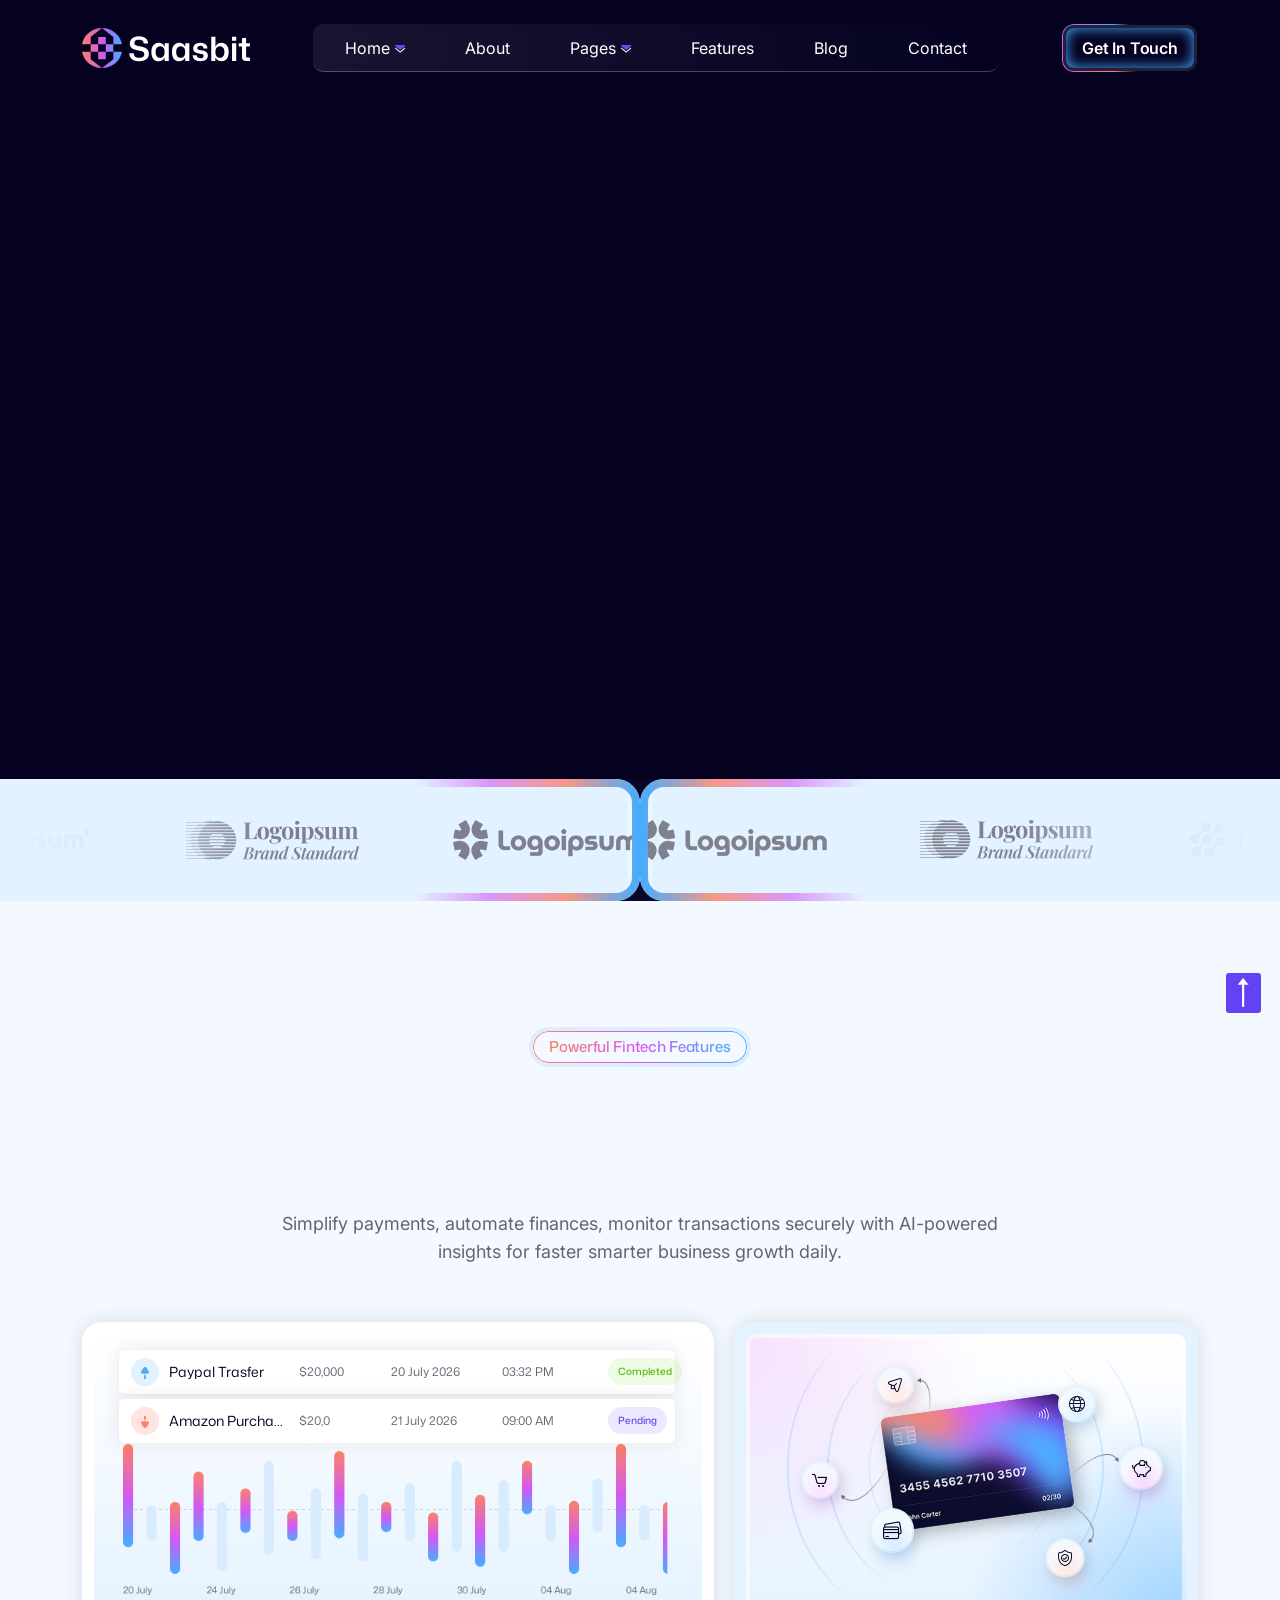
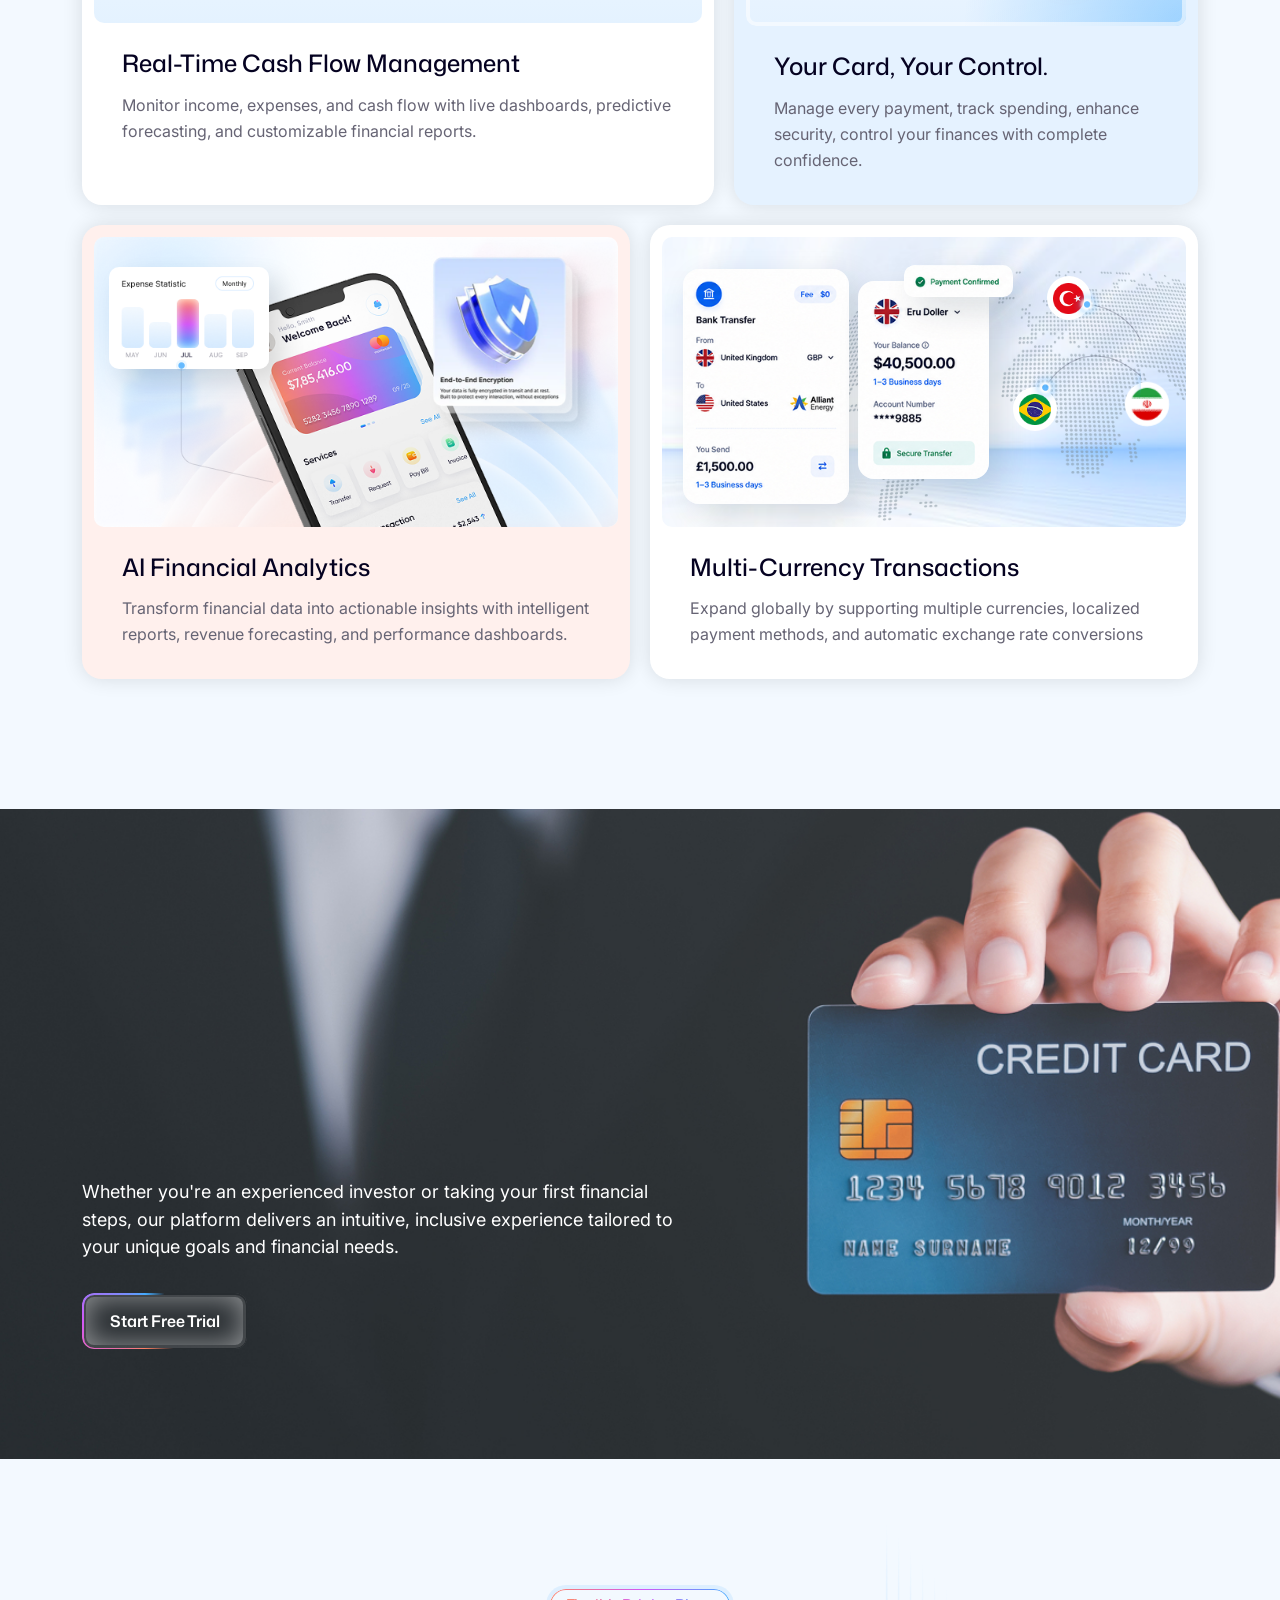
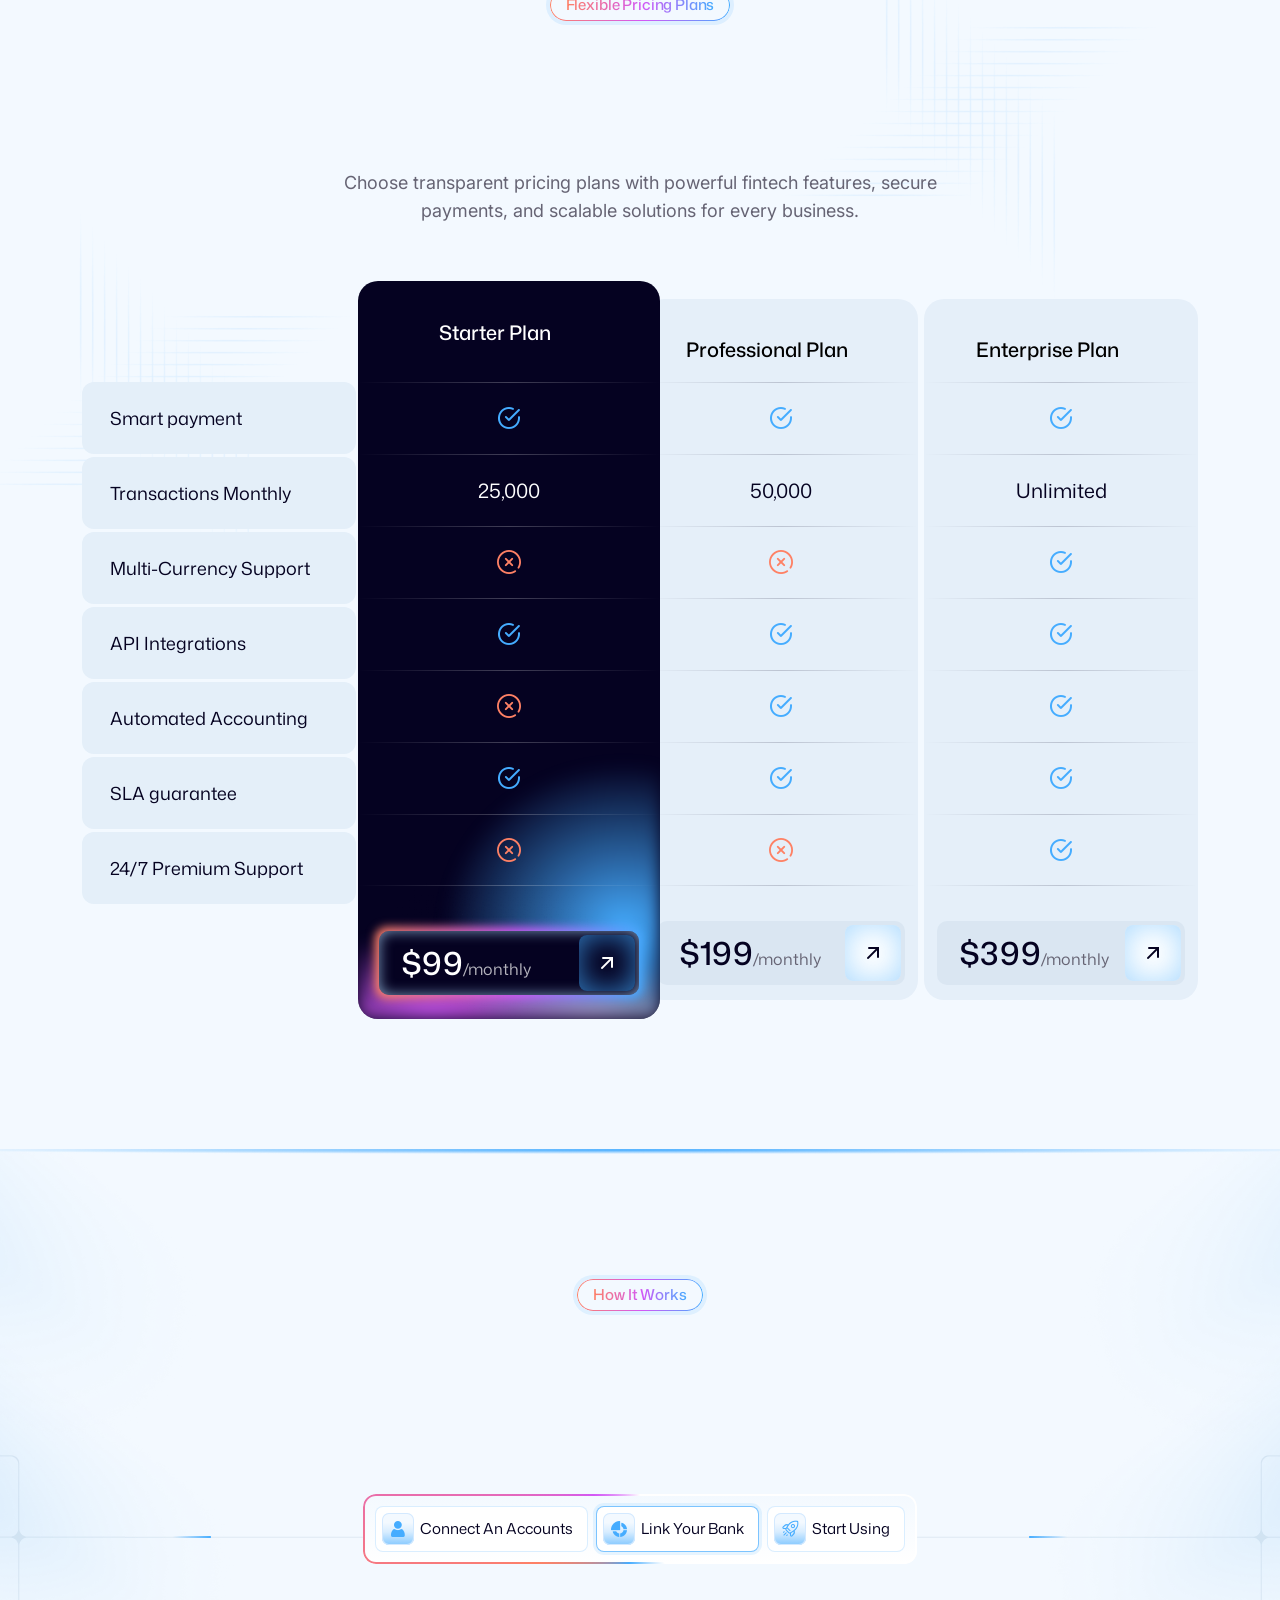
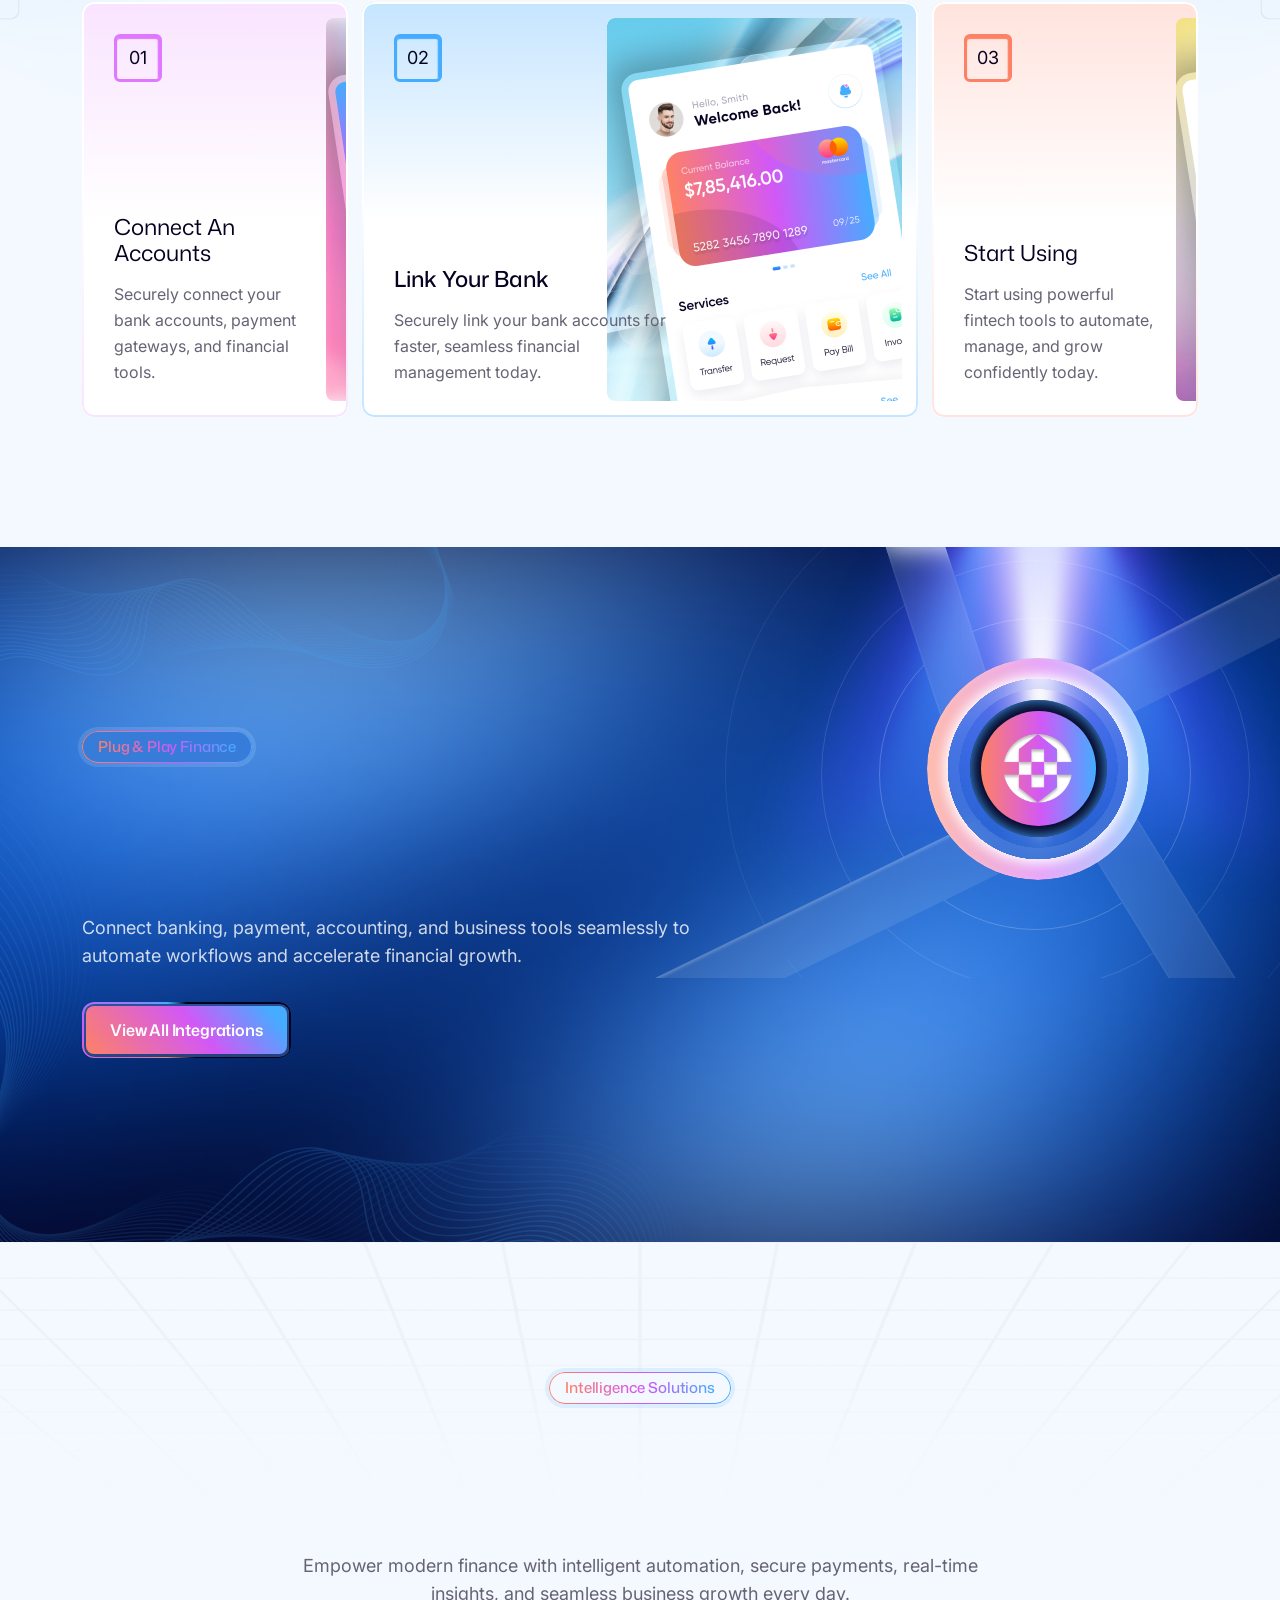
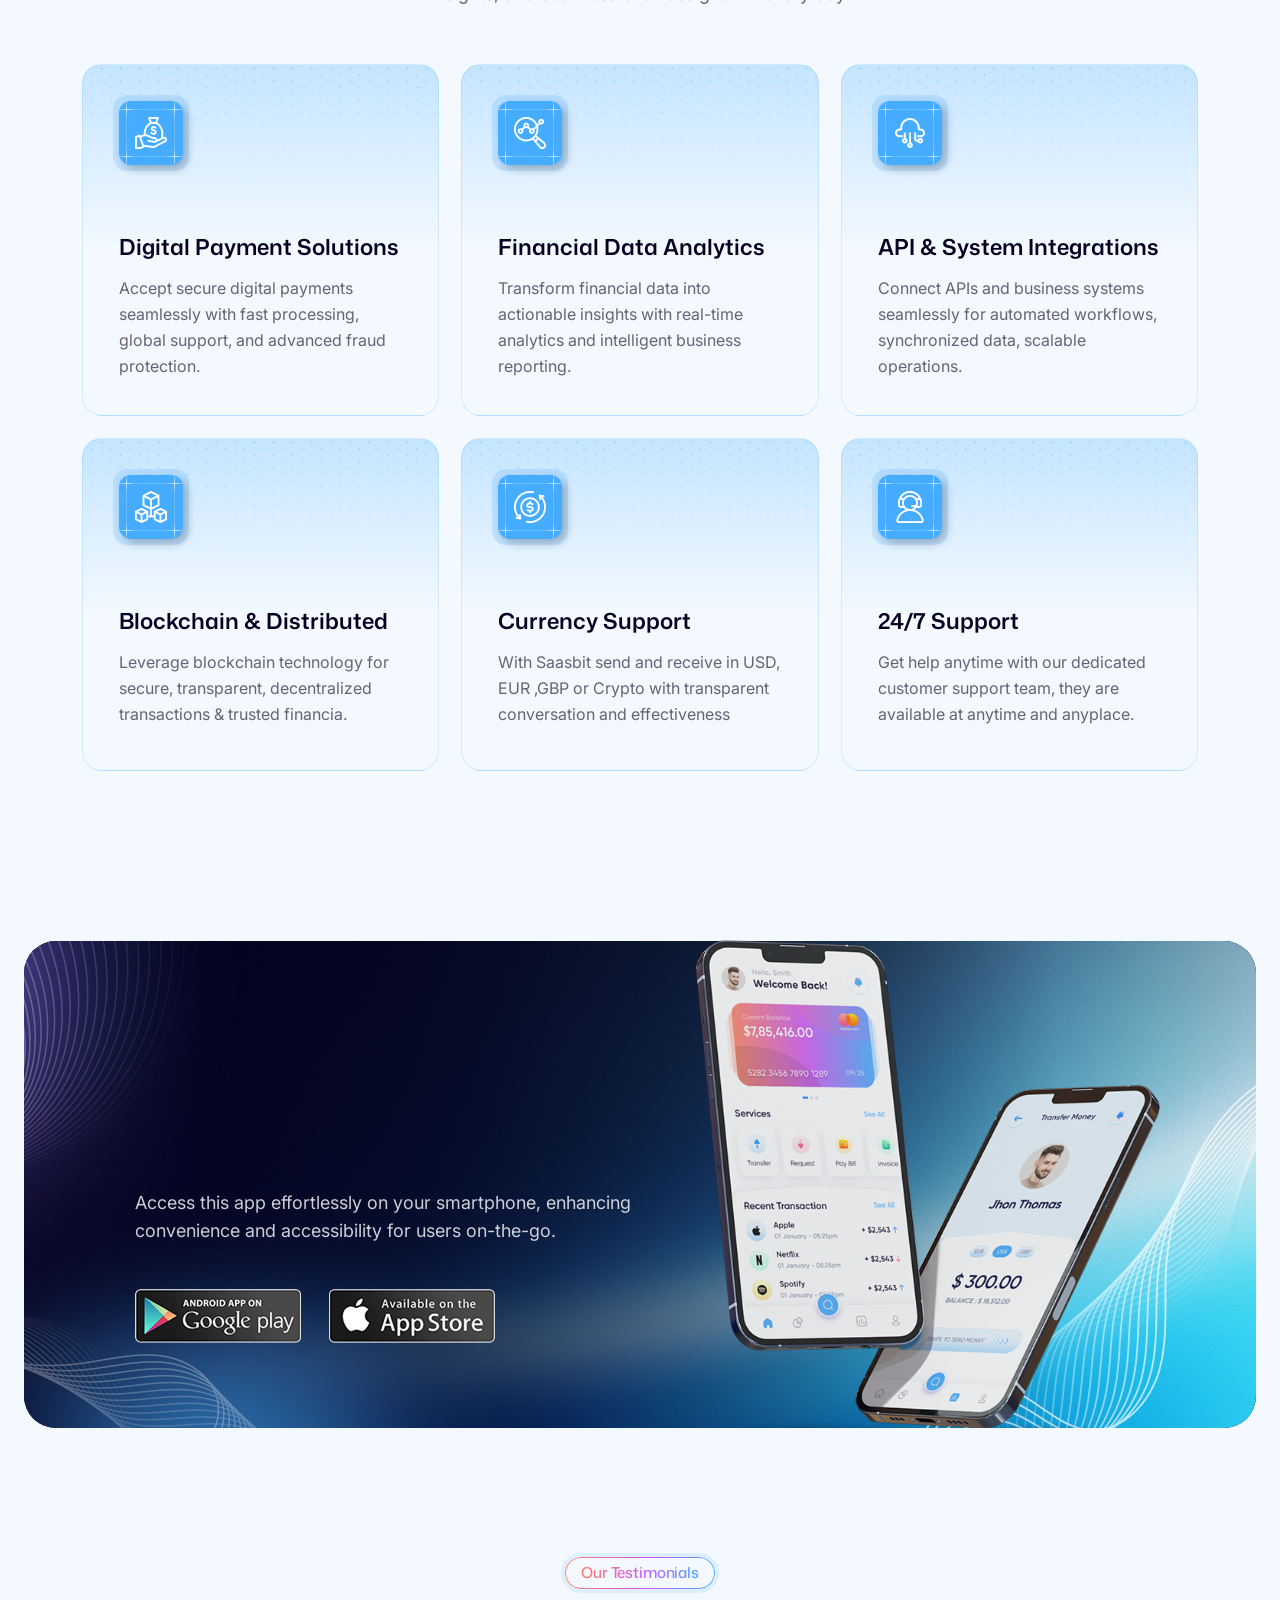
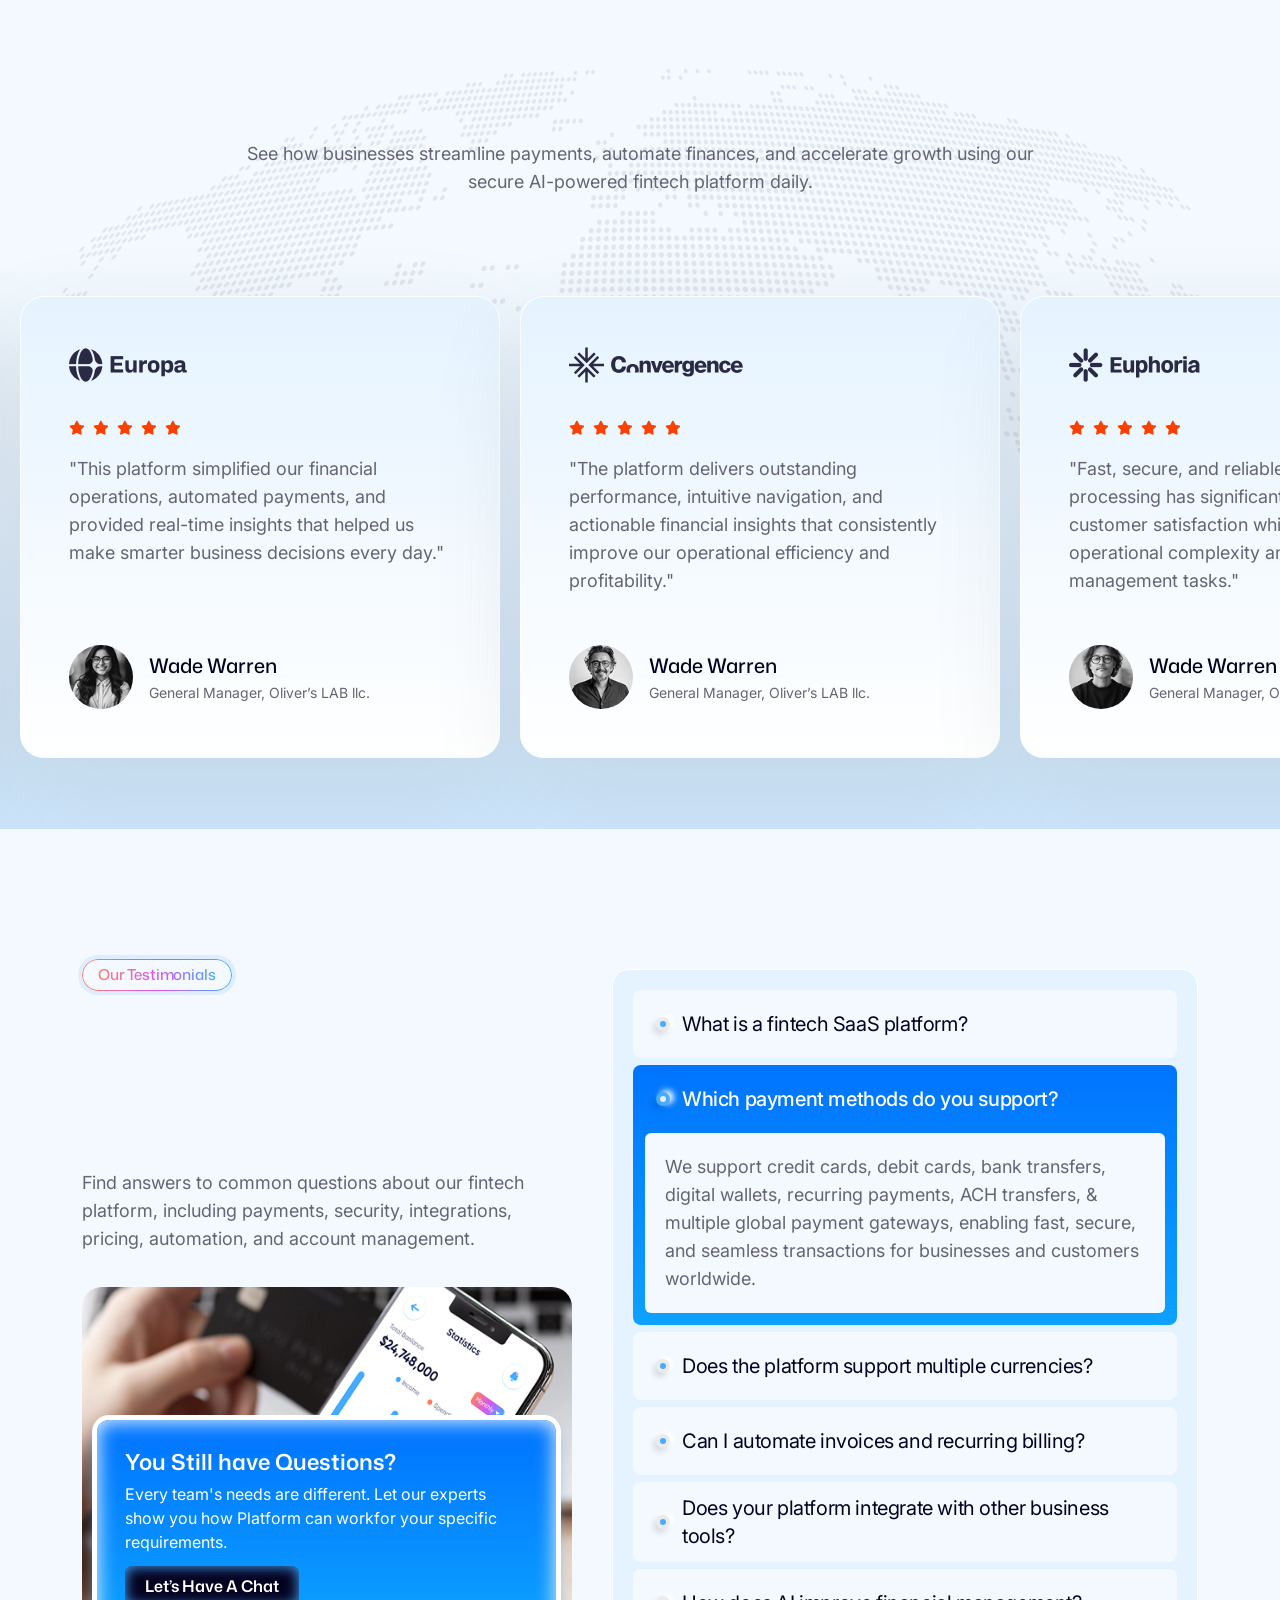
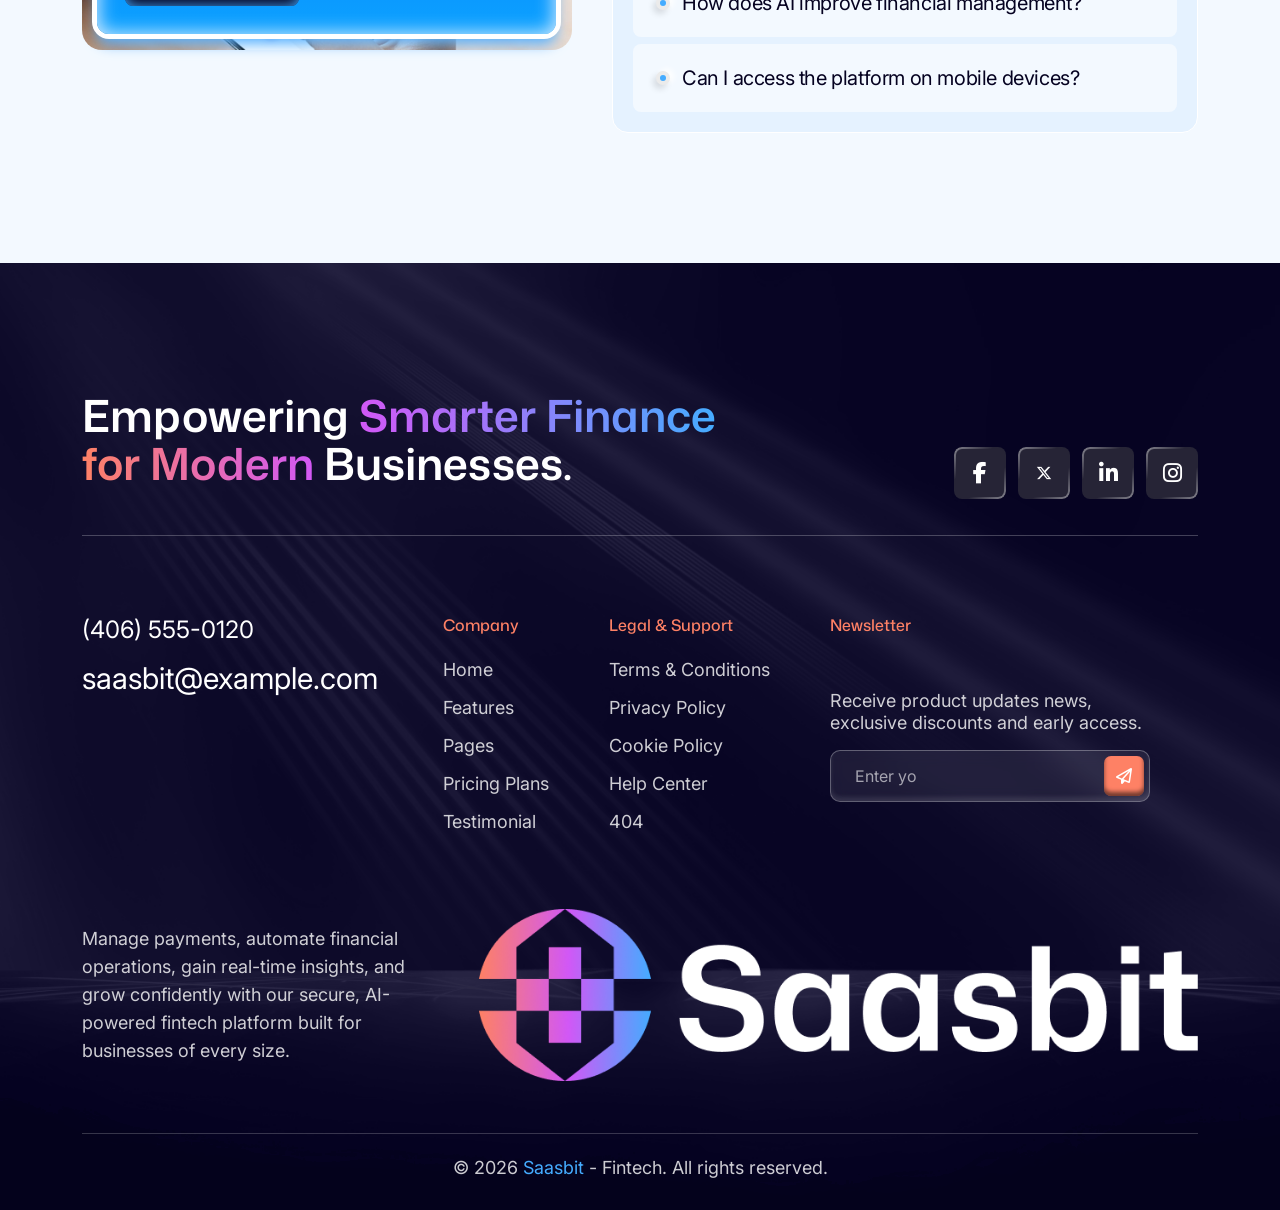
==== commit 330b40cb: "home-4 50%" ====
--- a/index-2.html
+++ b/index-2.html
@@ -1448,7 +1448,7 @@
                     </nav>
             
                     <div class="wa-offcanvas-gallery">
-                        <h6 class="wa-offcanvas-gallery-title ot-p-1 ">Stay Inspired with Instagram</h6>
+                        <h6 class="wa-offcanvas-gallery-title sb-p-1 ">Stay Inspired with Instagram</h6>
             
                         <div class="wa-offcanvas-gallery-grid">
                             <a href="assets/img/offcanvas/img-1.jpg" aria-label="name"
@@ -1472,7 +1472,7 @@
             
                     <!-- social -->
                     <div class="wa-offcanvas-social">
-                        <h6 class="wa-offcanvas-social-title ot-p-1 ">We're on social media:</h6>
+                        <h6 class="wa-offcanvas-social-title sb-p-1 ">We're on social media:</h6>
             
                         <div class="wa-offcanvas-social-flex d-flex flex-wrap">
                             <a href="#" class="wa-offcanvas-social-link " aria-label="name">
--- a/assets/css/main.css
+++ b/assets/css/main.css
@@ -74,9 +74,16 @@
   --sb-font-1: "Inter", sans-serif;
   --sb-font-2: "Mona Sans", sans-serif;
   --sb-clr-pr-1: #6342F5;
+  --sb-clr-pr-3: #14AE86;
+  --sb-clr-pr-4: #5641F2;
   --sb-clr-sd-1: #E50FF2;
+  --sb-clr-sd-4: #28C4FE;
   --sb-clr-h-2: #050221;
+  --sb-clr-h-3: #031B20;
   --sb-clr-p-2: #666474;
+  --sb-clr-p-3: #575E60;
+  --sb-clr-p-4: #5E6063;
+  --sb-clr-gd-4: background: linear-gradient(90deg, #28C4FE 31.73%, #5641F2 100%);
   --sb-cube-1: all .4s cubic-bezier(.18,.82,.41,1);
 }
 
@@ -1141,6 +1148,24 @@
   margin-bottom: 0;
 }
 
+.sb-p-3 {
+  font-family: var(--sb-font-1);
+  font-weight: 400;
+  font-size: 18px;
+  color: var(--sb-clr-p-3);
+  line-height: 1.555;
+  margin-bottom: 0;
+}
+
+.sb-p-4 {
+  font-family: var(--sb-font-1);
+  font-weight: 400;
+  font-size: 18px;
+  color: var(--sb-clr-p-4);
+  line-height: 1.555;
+  margin-bottom: 0;
+}
+
 .sb-h-1 {
   font-family: var(--sb-font-2);
   font-weight: 600;
@@ -1153,6 +1178,30 @@
   font-family: var(--sb-font-2);
   font-weight: 500;
   color: var(--sb-clr-h-2);
+  line-height: 1.153;
+  margin-bottom: 0;
+}
+
+.sb-h-3 {
+  font-family: var(--sb-font-2);
+  font-weight: 500;
+  color: var(--sb-clr-h-3);
+  line-height: 1.153;
+  margin-bottom: 0;
+}
+
+.sb-h-3 {
+  font-family: var(--sb-font-2);
+  font-weight: 500;
+  color: #000;
+  line-height: 1.153;
+  margin-bottom: 0;
+}
+
+.sb-h-4 {
+  font-family: var(--sb-font-2);
+  font-weight: 600;
+  color: #000;
   line-height: 1.153;
   margin-bottom: 0;
 }
@@ -1260,6 +1309,103 @@
   box-shadow: 0 0 0 4px rgba(69, 172, 255, 0.12);
 }
 
+.sb-subtitle-3 {
+  display: inline-flex;
+  align-items: center;
+  gap: 8px;
+  position: relative;
+  z-index: 1;
+  padding: 2px 16px 2px 2px;
+  border: 1px solid var(--sb-clr-pr-3);
+  border-radius: 80px;
+  background: rgba(255, 255, 255, 0.08);
+  backdrop-filter: blur(12px);
+}
+.sb-subtitle-3-icon {
+  display: inline-flex;
+  align-items: center;
+  justify-content: center;
+  width: 34px;
+  height: 34px;
+  border-radius: 50%;
+  background: var(--sb-clr-pr-3);
+  box-shadow: inset 0 0 14px #fff;
+}
+.sb-subtitle-3-text {
+  font-family: var(--sb-font-2);
+  font-weight: 400;
+  font-size: 15px;
+  line-height: 22px;
+  color: var(--sb-clr-h-3);
+  margin-bottom: 0;
+}
+.sb-subtitle-3::before, .sb-subtitle-3::after {
+  content: "";
+  width: 50%;
+  height: 1px;
+  position: absolute;
+  left: 25%;
+  z-index: 2;
+  background: linear-gradient(90deg, rgba(255, 255, 255, 0) 0%, #fff 50%, rgba(255, 255, 255, 0) 100%);
+  pointer-events: none;
+}
+.sb-subtitle-3::before {
+  top: -1px;
+}
+.sb-subtitle-3::after {
+  bottom: -1px;
+}
+
+.sb-subtitle-4 {
+  display: inline-flex;
+  align-items: center;
+  gap: 8px;
+  position: relative;
+  z-index: 1;
+  padding: 9px 16px 9px 9px;
+  border-radius: 100px;
+  background: linear-gradient(180deg, #fff 0%, #F6F7F8 100%);
+}
+.sb-subtitle-4::before {
+  content: "";
+  position: absolute;
+  inset: 0;
+  border-radius: inherit;
+  padding: 1px;
+  background: linear-gradient(90deg, var(--sb-clr-sd-4) 0%, var(--sb-clr-pr-4) 100%);
+  opacity: 0.3;
+  -webkit-mask: linear-gradient(#fff 0 0) content-box, linear-gradient(#fff 0 0);
+  mask: linear-gradient(#fff 0 0) content-box, linear-gradient(#fff 0 0);
+  -webkit-mask-composite: xor;
+  mask-composite: exclude;
+  pointer-events: none;
+}
+.sb-subtitle-4-icon {
+  display: inline-flex;
+  flex-shrink: 0;
+  width: 20px;
+  height: 20px;
+}
+.sb-subtitle-4-icon svg {
+  display: block;
+}
+.sb-subtitle-4-icon i {
+  font-size: 20px;
+  line-height: 1;
+  color: var(--sb-clr-sd-4);
+}
+.sb-subtitle-4-text {
+  font-family: var(--sb-font-1);
+  font-weight: 400;
+  font-size: 15px;
+  line-height: 1.2;
+  margin-bottom: 0;
+  background: linear-gradient(90deg, var(--sb-clr-sd-4) 0%, var(--sb-clr-pr-4) 100%);
+  -webkit-background-clip: text;
+  background-clip: text;
+  -webkit-text-fill-color: transparent;
+}
+
 .sb-sec-title-1 {
   font-family: var(--sb-font-2);
   line-height: 1.083;
@@ -1407,6 +1553,81 @@
   .sb-sec-title-2-icon.purple {
     --icon-img: 30px;
   }
+}
+
+.sb-sec-title-3 {
+  font-family: var(--sb-font-2);
+  line-height: 1.083;
+  color: var(--sb-clr-h-3);
+  font-weight: 600;
+  letter-spacing: -1%;
+  margin-bottom: 0;
+  font-size: 48px;
+}
+@media only screen and (min-width: 1200px) and (max-width: 1399px) {
+  .sb-sec-title-3 {
+    font-size: 44px;
+  }
+}
+@media only screen and (min-width: 992px) and (max-width: 1199px) {
+  .sb-sec-title-3 {
+    font-size: 40px;
+  }
+}
+@media only screen and (min-width: 768px) and (max-width: 991px) {
+  .sb-sec-title-3 {
+    font-size: 36px;
+  }
+}
+@media (max-width: 767px) {
+  .sb-sec-title-3 {
+    font-size: 28px;
+  }
+}
+@media only screen and (min-width: 576px) and (max-width: 767px) {
+  .sb-sec-title-3 {
+    font-size: 32px;
+  }
+}
+
+.sb-sec-title-4 {
+  font-family: var(--sb-font-2);
+  line-height: 1.083;
+  color: #000;
+  font-weight: 600;
+  margin-bottom: 0;
+  font-size: 48px;
+}
+@media only screen and (min-width: 1200px) and (max-width: 1399px) {
+  .sb-sec-title-4 {
+    font-size: 44px;
+  }
+}
+@media only screen and (min-width: 992px) and (max-width: 1199px) {
+  .sb-sec-title-4 {
+    font-size: 40px;
+  }
+}
+@media only screen and (min-width: 768px) and (max-width: 991px) {
+  .sb-sec-title-4 {
+    font-size: 36px;
+  }
+}
+@media (max-width: 767px) {
+  .sb-sec-title-4 {
+    font-size: 28px;
+  }
+}
+@media only screen and (min-width: 576px) and (max-width: 767px) {
+  .sb-sec-title-4 {
+    font-size: 32px;
+  }
+}
+.sb-sec-title-4 .has-gd-clr {
+  background: linear-gradient(90deg, #28C4FE 0%, #5641F2 100%);
+  -webkit-background-clip: text;
+  background-clip: text;
+  -webkit-text-fill-color: transparent;
 }
 
 /*
@@ -1564,6 +1785,7 @@
   background: linear-gradient(50deg, #FE8165 0%, #D258F6 30%, #45ACFF 50%);
   background-size: 200% 100%;
   background-position: 0 0;
+  box-shadow: inset 0 0 0 100px rgba(5, 2, 33, 0);
   z-index: -1;
   transition: var(--sb-cube-1);
 }
@@ -1589,7 +1811,7 @@
   color: #fff;
 }
 .sb-pr-btn-2:hover::after {
-  background-position: 100% 0;
+  box-shadow: inset 0 0 0 100px var(--sb-clr-h-2);
 }
 .sb-pr-btn-2:hover .text {
   transform: translateX(8px);
@@ -1641,6 +1863,317 @@
 .sb-sd-btn-2:hover .text::before {
   transform: translateY(-50%) scale(1);
   opacity: 1;
+}
+
+.sb-pr-btn-3 {
+  display: inline-block;
+  font-family: var(--sb-font-1);
+  font-weight: 600;
+  color: #fff;
+  font-size: 16px;
+  line-height: 22px;
+  padding: 15px 24px;
+  background: linear-gradient(180deg, #22C298 0%, #14AE86 100%);
+  border-radius: 12px;
+  box-shadow: 0px 4px 12px rgba(0, 0, 0, 0.25);
+  position: relative;
+  z-index: 1;
+  transition: var(--sb-cube-1);
+}
+.sb-pr-btn-3::before {
+  content: "";
+  position: absolute;
+  inset: 0;
+  padding: 3px;
+  border-radius: 12px;
+  background: linear-gradient(180deg, #14AE86 0%, #22C298 100%);
+  -webkit-mask: linear-gradient(#fff 0 0) content-box, linear-gradient(#fff 0 0);
+  mask: linear-gradient(#fff 0 0) content-box, linear-gradient(#fff 0 0);
+  -webkit-mask-composite: xor;
+  mask-composite: exclude;
+  pointer-events: none;
+}
+.sb-pr-btn-3::after {
+  content: "";
+  position: absolute;
+  inset: 0;
+  border-radius: 12px;
+  background: linear-gradient(180deg, #14AE86 0%, #0B7A5D 100%);
+  opacity: 0;
+  z-index: -1;
+  transition: var(--sb-cube-1);
+}
+.sb-pr-btn-3:hover {
+  color: #fff;
+}
+.sb-pr-btn-3:hover::after {
+  opacity: 1;
+}
+
+.sb-sd-btn-3 {
+  display: inline-block;
+  font-family: var(--sb-font-1);
+  font-weight: 500;
+  color: #575E60;
+  font-size: 16px;
+  line-height: 22px;
+  padding: 14px 22px;
+  border: 2px solid rgba(3, 27, 32, 0.16);
+  border-radius: 12px;
+  transition: var(--sb-cube-1);
+}
+.sb-sd-btn-3:hover {
+  color: #fff;
+  background: #031B20;
+  border-color: #031B20;
+}
+
+.sb-login-btn-3 {
+  display: inline-flex;
+  align-items: center;
+  justify-content: center;
+  height: 44px;
+  padding: 0 23px;
+  font-family: var(--sb-font-1);
+  font-weight: 500;
+  font-size: 16px;
+  line-height: 28px;
+  color: var(--sb-clr-pr-3);
+  background: #F3F3F3;
+  border: 2px solid rgba(3, 27, 32, 0.14);
+  border-radius: 10px;
+  transition: var(--sb-cube-1);
+}
+.sb-login-btn-3:hover {
+  color: #fff;
+  background: var(--sb-clr-pr-3);
+  border-color: var(--sb-clr-pr-3);
+}
+
+.sb-signup-btn-3 {
+  display: inline-flex;
+  align-items: center;
+  justify-content: center;
+  padding: 2px;
+  font-family: var(--sb-font-1);
+  font-weight: 500;
+  font-size: 16px;
+  line-height: 28px;
+  letter-spacing: -0.01em;
+  color: var(--sb-clr-h-3);
+  position: relative;
+  isolation: isolate;
+  transition: var(--sb-cube-1);
+  box-shadow: 0 0 20px rgba(3, 27, 32, 0.2);
+  border-radius: 10px;
+}
+.sb-signup-btn-3 .inner-box {
+  padding: 4px 24px;
+  border: 2px solid var(--sb-clr-pr-3);
+  border-radius: 10px;
+  background: linear-gradient(180deg, #fff 0%, #B0E4D6 46%, #fff 100%);
+  transition: var(--sb-cube-1);
+}
+.sb-signup-btn-3:hover {
+  color: #fff;
+}
+.sb-signup-btn-3:hover .inner-box {
+  background: var(--sb-clr-pr-3);
+}
+
+.sb-login-btn-4 {
+  display: inline-flex;
+  align-items: center;
+  justify-content: center;
+  height: 44px;
+  padding: 0 24px;
+  font-family: var(--sb-font-2);
+  font-weight: 500;
+  font-size: 16px;
+  line-height: 28px;
+  color: var(--sb-clr-pr-4);
+  border: 2px solid rgba(86, 65, 242, 0.12);
+  border-radius: 10px;
+  transition: var(--sb-cube-1);
+}
+.sb-login-btn-4:hover {
+  color: #fff;
+  background: var(--sb-clr-pr-4);
+  border-color: var(--sb-clr-pr-4);
+}
+
+.sb-signup-btn-4,
+.sb-pr-btn-4 {
+  display: inline-flex;
+  align-items: center;
+  justify-content: center;
+  height: 44px;
+  padding: 0 22px;
+  font-family: var(--sb-font-2);
+  font-weight: 500;
+  font-size: 16px;
+  line-height: 24px;
+  color: #fff;
+  position: relative;
+  isolation: isolate;
+  transition: var(--sb-cube-1);
+}
+.sb-signup-btn-4::before,
+.sb-pr-btn-4::before {
+  content: "";
+  position: absolute;
+  top: 3px;
+  left: 0;
+  width: 100%;
+  height: 100%;
+  border-radius: 12px;
+  background: linear-gradient(90deg, var(--sb-clr-sd-4) 0%, var(--sb-clr-pr-4) 100%);
+  z-index: -2;
+  transition: var(--sb-cube-1);
+}
+.sb-signup-btn-4 .bg,
+.sb-pr-btn-4 .bg {
+  position: absolute;
+  inset: 0;
+  border-radius: 12px;
+  background: #000;
+  overflow: hidden;
+  z-index: -1;
+}
+.sb-signup-btn-4 .bg::after,
+.sb-pr-btn-4 .bg::after {
+  content: "";
+  position: absolute;
+  inset: 0;
+  border-radius: 12px;
+  box-shadow: inset 0px 5px 10px rgba(255, 255, 255, 0.41);
+}
+.sb-signup-btn-4 .bg .glow,
+.sb-pr-btn-4 .bg .glow {
+  position: absolute;
+  left: 18px;
+  width: 106px;
+  height: 34px;
+  border-radius: 50%;
+  filter: blur(15px);
+  transition: var(--sb-cube-1);
+}
+.sb-signup-btn-4 .bg .glow.glow-1,
+.sb-pr-btn-4 .bg .glow.glow-1 {
+  top: 33px;
+  background: var(--sb-clr-sd-4);
+}
+.sb-signup-btn-4 .bg .glow.glow-2,
+.sb-pr-btn-4 .bg .glow.glow-2 {
+  top: -32px;
+  background: var(--sb-clr-pr-4);
+}
+.sb-signup-btn-4:hover,
+.sb-pr-btn-4:hover {
+  color: #fff;
+}
+.sb-signup-btn-4:hover::before,
+.sb-pr-btn-4:hover::before {
+  top: 4px;
+}
+.sb-signup-btn-4:hover .bg .glow.glow-1,
+.sb-pr-btn-4:hover .bg .glow.glow-1 {
+  top: 22px;
+}
+.sb-signup-btn-4:hover .bg .glow.glow-2,
+.sb-pr-btn-4:hover .bg .glow.glow-2 {
+  top: -22px;
+}
+
+.sb-pr-btn-4 {
+  height: 50px;
+  color: #000;
+}
+.sb-pr-btn-4::before,
+.sb-pr-btn-4 .bg,
+.sb-pr-btn-4 .bg::after {
+  border-radius: 100px;
+}
+.sb-pr-btn-4 .bg {
+  background: #fff;
+}
+.sb-pr-btn-4 .bg .glow {
+  left: 40px;
+}
+.sb-pr-btn-4:hover {
+  color: #000;
+}
+
+.sb-pr-btn-4.has-dark {
+  color: #fff;
+}
+.sb-pr-btn-4.has-dark .bg {
+  background: #000;
+}
+.sb-pr-btn-4.has-dark .bg::after {
+  box-shadow: inset 0px 5px 10px #fff;
+}
+.sb-pr-btn-4.has-dark:hover {
+  color: #fff;
+}
+
+.sb-card-btn-4 {
+  position: relative;
+  display: flex;
+  align-items: center;
+  justify-content: center;
+  height: 48px;
+  padding: 0 24px;
+  font-family: var(--sb-font-2);
+  font-weight: 500;
+  font-size: 16px;
+  line-height: 24px;
+  border-radius: 100px;
+  background: linear-gradient(238deg, #F6F7F8 0%, #E9E9E9 54%, #F6F7F8 100%);
+  transition: var(--sb-cube-1);
+}
+.sb-card-btn-4::before {
+  content: "";
+  position: absolute;
+  inset: 0;
+  border-radius: inherit;
+  padding: 2px;
+  background: linear-gradient(90deg, rgba(40, 196, 254, 0.06) 0%, rgba(40, 196, 254, 0.55) 50%, rgba(40, 196, 254, 0.06) 100%);
+  -webkit-mask: linear-gradient(#fff 0 0) content-box, linear-gradient(#fff 0 0);
+  mask: linear-gradient(#fff 0 0) content-box, linear-gradient(#fff 0 0);
+  -webkit-mask-composite: xor;
+  mask-composite: exclude;
+  pointer-events: none;
+}
+.sb-card-btn-4 .text {
+  background: linear-gradient(90deg, #28C4FE 0%, #5641F2 100%);
+  -webkit-background-clip: text;
+  background-clip: text;
+  -webkit-text-fill-color: transparent;
+}
+.sb-card-btn-4:hover {
+  box-shadow: 0 8px 20px rgba(40, 196, 254, 0.25);
+}
+
+.sb-sd-btn-4 {
+  display: inline-flex;
+  align-items: center;
+  justify-content: center;
+  height: 52px;
+  padding: 0 22px;
+  font-family: var(--sb-font-2);
+  font-weight: 500;
+  font-size: 16px;
+  line-height: 24px;
+  color: rgba(0, 0, 0, 0.8);
+  background: #fff;
+  border-radius: 80px;
+  box-shadow: inset 0 0 10px #45ACFF;
+  transition: var(--sb-cube-1);
+}
+.sb-sd-btn-4:hover {
+  color: #000;
+  box-shadow: inset 0 0 20px #45ACFF;
 }
 
 .sb-sd-btn-1 {
@@ -1836,7 +2369,7 @@
   border-bottom: 1px solid rgba(0, 0, 0, 0.1);
 }
 .mobile-main-navigation ul li a {
-  font-family: var(--lt-font-2);
+  font-family: var(--sb-font-1);
   text-transform: capitalize;
   font-size: 20px;
   font-weight: 500;
@@ -1867,10 +2400,10 @@
   transform: rotate(90deg);
 }
 .mobile-main-navigation ul li:hover > a {
-  color: var(--el-clr-pr-1);
+  color: var(--sb-clr-pr-1);
 }
 .mobile-main-navigation ul li:hover > .dropdown-btn {
-  color: var(--el-clr-pr-1);
+  color: var(--sb-clr-pr-1);
 }
 .mobile-main-navigation ul li .dropdown-menu {
   border-radius: 0;
@@ -2228,6 +2761,50 @@
     preloader-1-end
 */
 /*
+    preloader-3-start
+    preloader-1 in the home 3 colours, the layout and the script stay the same:
+    <div class="sb-preloader-1 sb-preloader-3">
+*/
+.sb-preloader-1.sb-preloader-3 {
+  background: linear-gradient(180deg, #fff 0%, #E3F6EF 100%);
+  color: var(--sb-clr-h-3);
+  /* glow behind the counter */
+}
+.sb-preloader-1.sb-preloader-3::before {
+  background: radial-gradient(closest-side, rgba(20, 174, 134, 0.3), rgba(114, 135, 255, 0.1) 55%, rgba(227, 246, 239, 0));
+}
+.sb-preloader-1.sb-preloader-3 .curve {
+  fill: #E3F6EF;
+}
+.sb-preloader-1.sb-preloader-3 .top .label {
+  color: var(--sb-clr-p-3);
+}
+.sb-preloader-1.sb-preloader-3 .top .label::before {
+  background: var(--sb-clr-pr-3);
+}
+.sb-preloader-1.sb-preloader-3 .words .word span {
+  color: var(--sb-clr-pr-3);
+}
+.sb-preloader-1.sb-preloader-3 {
+  /* image only, the shorthand would drop the text clip */
+}
+.sb-preloader-1.sb-preloader-3 .counter .percent {
+  background-image: linear-gradient(135deg, #22C298, #7287FF);
+}
+.sb-preloader-1.sb-preloader-3 .note {
+  color: var(--sb-clr-p-3);
+}
+.sb-preloader-1.sb-preloader-3 .bar {
+  background-color: rgba(3, 27, 32, 0.08);
+}
+.sb-preloader-1.sb-preloader-3 .bar span {
+  background: linear-gradient(90deg, #22C298, #7287FF);
+}
+
+/*
+    preloader-3-end
+*/
+/*
     wow-plus-start
 */
 /*
@@ -2331,7 +2908,7 @@
 .fadeInLeft2,
 .fadeInRight2 {
   animation-duration: 700ms;
-  animation-timing-function: var(--on-cube-1);
+  animation-timing-function: var(--sb-cube-1);
   animation-fill-mode: both;
 }
 
@@ -2339,7 +2916,7 @@
 .slideInDown2,
 .animate__slideInUp3 {
   animation-duration: 1000ms;
-  animation-timing-function: var(--on-cube-1);
+  animation-timing-function: var(--sb-cube-1);
   animation-fill-mode: both;
 }
 
@@ -2771,8 +3348,290 @@
   }
 }
 
-/* 
+/*
     header-2-end
+*/
+/*
+    header-3-start
+*/
+.sb-header-3-area {
+  position: absolute;
+  left: 0;
+  width: 100%;
+  top: 24px;
+  z-index: 3;
+}
+.sb-header-3-wrap {
+  display: grid;
+  grid-template-columns: 1fr auto 1fr;
+  align-items: center;
+  gap: 20px;
+  height: 68px;
+  padding: 5px 20px;
+  border: 1px solid rgba(3, 27, 32, 0.12);
+  border-radius: 10px;
+  position: relative;
+  z-index: 1;
+}
+@media only screen and (min-width: 992px) and (max-width: 1199px), only screen and (min-width: 768px) and (max-width: 991px), (max-width: 767px) {
+  .sb-header-3-wrap {
+    display: flex;
+    justify-content: space-between;
+  }
+}
+.sb-header-3-wrap::after {
+  content: "";
+  position: absolute;
+  inset: 4px;
+  background: rgba(255, 255, 255, 0.68);
+  backdrop-filter: blur(28px);
+  box-shadow: 0px 6px 13px rgba(3, 27, 32, 0.28);
+  border-radius: 8px;
+  z-index: -1;
+}
+.sb-header-3-logo img {
+  height: 36px;
+  width: auto;
+}
+.sb-header-3-menu .sb-main-navigation .navbar-nav {
+  gap: 20px;
+}
+@media only screen and (min-width: 1200px) and (max-width: 1399px) {
+  .sb-header-3-menu .sb-main-navigation .navbar-nav {
+    gap: 8px;
+  }
+}
+.sb-header-3-menu .sb-main-navigation .navbar-nav li a {
+  color: var(--sb-clr-h-3);
+  padding: 8px 14px;
+  line-height: 16px;
+  border-radius: 8px;
+  gap: 2px;
+}
+.sb-header-3-menu .sb-main-navigation .navbar-nav li a::before {
+  content: "";
+  position: absolute;
+  inset: 0;
+  border-radius: 8px;
+  background: linear-gradient(180deg, #EFF2FE 0%, #14AE86 100%);
+  opacity: 0;
+  transition: var(--sb-cube-1);
+  z-index: -1;
+}
+.sb-header-3-menu .sb-main-navigation .navbar-nav li:is(.dropdown) > a {
+  padding-right: 14px;
+}
+.sb-header-3-menu .sb-main-navigation .navbar-nav li:is(.dropdown) > a .menu-arrow {
+  position: static;
+  transform: none;
+  width: 16px;
+  height: 16px;
+  flex-shrink: 0;
+  background-repeat: no-repeat;
+  background-position: center;
+  background-size: contain;
+}
+.sb-header-3-menu .sb-main-navigation .navbar-nav li:is(.active) > a, .sb-header-3-menu .sb-main-navigation .navbar-nav li:hover > a {
+  color: var(--sb-clr-h-3);
+}
+.sb-header-3-menu .sb-main-navigation .navbar-nav li:is(.active) > a::before, .sb-header-3-menu .sb-main-navigation .navbar-nav li:hover > a::before {
+  opacity: 1;
+}
+.sb-header-3-menu .sb-main-navigation .navbar-nav li .dropdown-menu {
+  top: calc(100% + 10px);
+  left: 0;
+  padding: 8px 0px;
+  background: #fff;
+  box-shadow: 0px 6px 13px rgba(3, 27, 32, 0.2);
+  border: 1px solid rgba(3, 27, 32, 0.08);
+  border-radius: 10px;
+}
+.sb-header-3-menu .sb-main-navigation .navbar-nav li .dropdown-menu::before {
+  content: "";
+  position: absolute;
+  left: 0;
+  right: 0;
+  top: -10px;
+  height: 10px;
+}
+.sb-header-3-menu .sb-main-navigation .navbar-nav li .dropdown-menu li a {
+  display: flex;
+  align-items: center;
+  justify-content: space-between;
+  padding: 9px 20px 9px 24px;
+  line-height: 1.5;
+  border-radius: 0;
+}
+.sb-header-3-menu .sb-main-navigation .navbar-nav li .dropdown-menu li a::before {
+  display: none;
+}
+.sb-header-3-menu .sb-main-navigation .navbar-nav li .dropdown-menu li a .menu-arrow {
+  transform: rotate(-90deg);
+}
+.sb-header-3-menu .sb-main-navigation .navbar-nav li .dropdown-menu li:hover > a {
+  color: var(--sb-clr-pr-3);
+}
+.sb-header-3-menu .sb-main-navigation .navbar-nav li .dropdown-menu li .dropdown-menu {
+  top: 0;
+  left: 100%;
+}
+.sb-header-3-action-link {
+  display: flex;
+  align-items: center;
+  justify-content: flex-end;
+  gap: 12px;
+}
+.sb-header-3-action-link .sb-offcanvas-btn-1 {
+  background: var(--sb-clr-h-3);
+  box-shadow: none;
+}
+.sb-header-3-action-link .sb-offcanvas-btn-1:hover {
+  background: var(--sb-clr-pr-3);
+}
+@media (min-width: 1800px), only screen and (min-width: 1600px) and (max-width: 1799px), only screen and (min-width: 1400px) and (max-width: 1599px), only screen and (min-width: 1200px) and (max-width: 1399px) {
+  .sb-header-3-action-link .sb-offcanvas-btn-1 {
+    display: none;
+  }
+}
+@media (max-width: 767px) {
+  .sb-header-3-action-link .sb-login-btn-3 {
+    display: none;
+  }
+}
+@media (max-width: 767px) {
+  .sb-header-3-action-link .sb-signup-btn-3 {
+    display: none;
+  }
+}
+
+/*
+    header-3-end
+*/
+/*
+    header-4-start
+*/
+.sb-header-4-area {
+  position: absolute;
+  left: 0;
+  width: 100%;
+  top: 20px;
+  z-index: 3;
+}
+.sb-header-4-container {
+  max-width: 1910px;
+  padding-left: 15px;
+  padding-right: 15px;
+  margin-left: auto;
+  margin-right: auto;
+}
+.sb-header-4-wrap {
+  display: flex;
+  align-items: center;
+  justify-content: space-between;
+  gap: 20px;
+  background: #fff;
+  border-radius: 13px;
+  padding-left: 20px;
+  padding-right: 20px;
+}
+@media only screen and (min-width: 992px) and (max-width: 1199px), only screen and (min-width: 768px) and (max-width: 991px), (max-width: 767px) {
+  .sb-header-4-wrap {
+    padding-top: 10px;
+    padding-bottom: 10px;
+  }
+}
+.sb-header-4-menu .sb-main-navigation .navbar-nav {
+  gap: 60px;
+}
+@media only screen and (min-width: 1200px) and (max-width: 1399px) {
+  .sb-header-4-menu .sb-main-navigation .navbar-nav {
+    gap: 36px;
+  }
+}
+.sb-header-4-menu .sb-main-navigation .navbar-nav li a {
+  color: var(--sb-clr-h-3);
+  padding: 28px 0px;
+  line-height: 16px;
+  gap: 2px;
+}
+.sb-header-4-menu .sb-main-navigation .navbar-nav li:is(.dropdown) > a {
+  padding-right: 0;
+}
+.sb-header-4-menu .sb-main-navigation .navbar-nav li:is(.dropdown) > a .menu-arrow {
+  position: static;
+  transform: none;
+  width: 16px;
+  height: 16px;
+  flex-shrink: 0;
+  background-repeat: no-repeat;
+  background-position: center;
+  background-size: contain;
+}
+.sb-header-4-menu .sb-main-navigation .navbar-nav li:is(.active) > a, .sb-header-4-menu .sb-main-navigation .navbar-nav li:hover > a {
+  color: var(--sb-clr-pr-4);
+}
+.sb-header-4-menu .sb-main-navigation .navbar-nav li .dropdown-menu {
+  top: calc(100% + 10px);
+  left: 0;
+  padding: 8px 0px;
+  background: #fff;
+  box-shadow: 0px 10px 30px rgba(3, 27, 32, 0.14);
+  border: 1px solid rgba(3, 27, 32, 0.08);
+  border-radius: 10px;
+}
+.sb-header-4-menu .sb-main-navigation .navbar-nav li .dropdown-menu::before {
+  content: "";
+  position: absolute;
+  left: 0;
+  right: 0;
+  top: -10px;
+  height: 10px;
+}
+.sb-header-4-menu .sb-main-navigation .navbar-nav li .dropdown-menu li a {
+  display: flex;
+  align-items: center;
+  justify-content: space-between;
+  padding: 9px 20px 9px 24px;
+  line-height: 1.5;
+  border-radius: 0;
+}
+.sb-header-4-menu .sb-main-navigation .navbar-nav li .dropdown-menu li a .menu-arrow {
+  transform: rotate(-90deg);
+}
+.sb-header-4-menu .sb-main-navigation .navbar-nav li .dropdown-menu li:hover > a {
+  color: var(--sb-clr-pr-4);
+}
+.sb-header-4-menu .sb-main-navigation .navbar-nav li .dropdown-menu li .dropdown-menu {
+  top: 0;
+  left: 100%;
+}
+.sb-header-4-action-link {
+  display: flex;
+  align-items: center;
+  justify-content: flex-end;
+  gap: 12px;
+}
+.sb-header-4-action-link .sb-offcanvas-btn-1 {
+  background: var(--sb-clr-h-3);
+  box-shadow: none;
+}
+.sb-header-4-action-link .sb-offcanvas-btn-1:hover {
+  background: var(--sb-clr-pr-4);
+}
+@media (min-width: 1800px), only screen and (min-width: 1600px) and (max-width: 1799px), only screen and (min-width: 1400px) and (max-width: 1599px), only screen and (min-width: 1200px) and (max-width: 1399px) {
+  .sb-header-4-action-link .sb-offcanvas-btn-1 {
+    display: none;
+  }
+}
+@media (max-width: 767px) {
+  .sb-header-4-action-link .sb-login-btn-4,
+  .sb-header-4-action-link .sb-signup-btn-4 {
+    display: none;
+  }
+}
+
+/*
+    header-4-end
 */
 /* 
     sticky-header-css-start
@@ -3431,6 +4290,1076 @@
     hero-2-end
 */
 /*
+    hero-3-start
+*/
+.sb-hero-3-area {
+  background-color: #fff;
+  padding-top: 337px;
+  padding-bottom: 86px;
+  position: relative;
+  z-index: 1;
+  overflow: hidden;
+}
+@media only screen and (min-width: 1200px) and (max-width: 1399px) {
+  .sb-hero-3-area {
+    padding-bottom: 70px;
+  }
+}
+@media only screen and (min-width: 992px) and (max-width: 1199px), only screen and (min-width: 768px) and (max-width: 991px), only screen and (min-width: 576px) and (max-width: 767px), (max-width: 767px) {
+  .sb-hero-3-area {
+    padding-top: 150px;
+    padding-bottom: 50px;
+  }
+}
+@media (max-width: 767px) {
+  .sb-hero-3-area {
+    padding-top: 130px;
+    padding-bottom: 40px;
+  }
+}
+.sb-hero-3-content {
+  display: flex;
+  flex-direction: column;
+  align-items: center;
+  gap: 12px;
+  max-width: 804px;
+  margin: 0 auto;
+  text-align: center;
+  position: relative;
+  z-index: 4;
+}
+.sb-hero-3-content .btn-wrap {
+  display: flex;
+  flex-wrap: wrap;
+  align-items: center;
+  justify-content: center;
+  gap: 20px;
+}
+.sb-hero-3-title {
+  font-weight: 600;
+  font-size: 60px;
+  line-height: 1.0667;
+}
+@media only screen and (min-width: 1200px) and (max-width: 1399px) {
+  .sb-hero-3-title {
+    font-size: 54px;
+  }
+}
+@media only screen and (min-width: 992px) and (max-width: 1199px) {
+  .sb-hero-3-title {
+    font-size: 52px;
+  }
+}
+@media only screen and (min-width: 768px) and (max-width: 991px) {
+  .sb-hero-3-title {
+    font-size: 48px;
+  }
+}
+@media only screen and (min-width: 576px) and (max-width: 767px) {
+  .sb-hero-3-title {
+    font-size: 42px;
+  }
+}
+@media (max-width: 767px) {
+  .sb-hero-3-title {
+    font-size: 34px;
+  }
+}
+.sb-hero-3-disc {
+  margin-bottom: 10px;
+}
+@media (max-width: 767px) {
+  .sb-hero-3-disc {
+    font-size: 16px;
+    line-height: 1.6;
+  }
+}
+.sb-hero-3 {
+  /* backgrounds */
+}
+.sb-hero-3-bg-clr {
+  position: absolute;
+  top: -223px;
+  width: 952px;
+  height: 952px;
+  border-radius: 50%;
+  filter: blur(600px);
+  z-index: -5;
+  pointer-events: none;
+}
+.sb-hero-3-bg-clr-1 {
+  left: -338px;
+  background: #7287FF;
+}
+.sb-hero-3-bg-clr-2 {
+  right: -338px;
+  background: #14AE86;
+}
+@media only screen and (min-width: 768px) and (max-width: 991px), only screen and (min-width: 576px) and (max-width: 767px), (max-width: 767px) {
+  .sb-hero-3-bg-clr {
+    width: 600px;
+    height: 600px;
+    filter: blur(300px);
+    top: -150px;
+  }
+  .sb-hero-3-bg-clr-1 {
+    left: -240px;
+  }
+  .sb-hero-3-bg-clr-2 {
+    right: -240px;
+  }
+}
+.sb-hero-3-bg-glow {
+  position: absolute;
+  top: 0px;
+  max-width: 45%;
+  z-index: -4;
+  pointer-events: none;
+}
+.sb-hero-3-bg-glow img {
+  width: 100%;
+  height: auto;
+}
+.sb-hero-3-bg-glow-left {
+  left: 0px;
+}
+.sb-hero-3-bg-glow-right {
+  right: 0px;
+}
+.sb-hero-3-bg-dot {
+  position: absolute;
+  top: 0;
+  left: 0;
+  width: 100%;
+  height: 529px;
+  background-position: center top;
+  background-repeat: no-repeat;
+  background-size: cover;
+  z-index: -3;
+  pointer-events: none;
+}
+.sb-hero-3 {
+  /* hills, the dashboard sits between the two */
+}
+.sb-hero-3-hill {
+  position: absolute;
+  left: 0;
+  width: 100%;
+  pointer-events: none;
+}
+.sb-hero-3-hill img {
+  display: block;
+  width: 100%;
+  height: auto;
+}
+.sb-hero-3-hill-back {
+  bottom: -24px;
+  z-index: 1;
+}
+.sb-hero-3-hill-front {
+  bottom: 0;
+  z-index: 3;
+}
+@media only screen and (min-width: 576px) and (max-width: 767px), (max-width: 767px) {
+  .sb-hero-3-hill img {
+    object-fit: cover;
+    object-position: center top;
+  }
+  .sb-hero-3-hill-back {
+    bottom: -10px;
+  }
+  .sb-hero-3-hill-back img {
+    height: 220px;
+  }
+  .sb-hero-3-hill-front img {
+    height: 130px;
+  }
+}
+.sb-hero-3 {
+  /* main logo, absolute on a 1920 wide board till xl then it falls in the flow */
+}
+.sb-hero-3-logo {
+  position: absolute;
+  top: 159px;
+  left: 50%;
+  width: 132px;
+  height: 132px;
+  margin-left: -66px;
+  isolation: isolate;
+  z-index: 2;
+}
+.sb-hero-3-logo::before {
+  content: "";
+  position: absolute;
+  inset: 0;
+  border-radius: 50%;
+  background: linear-gradient(180deg, #fff 0%, #048765 100%);
+  filter: blur(32px);
+  z-index: -2;
+}
+.sb-hero-3-logo::after {
+  content: "";
+  position: absolute;
+  inset: 0;
+  border-radius: 50%;
+  background: linear-gradient(180deg, #03D482 0%, #fff 47%, #fff 100%);
+  z-index: -1;
+  animation: sb-hero-3-ring-spin 6s linear infinite;
+}
+@media (prefers-reduced-motion: reduce) {
+  .sb-hero-3-logo::after {
+    animation: none;
+  }
+}
+.sb-hero-3-logo-core {
+  position: absolute;
+  inset: 14px;
+  border-radius: 50%;
+  background: var(--sb-clr-pr-3);
+  box-shadow: inset 0 0 24px #110F20, 0 0 0 7px #CFE7EE;
+}
+.sb-hero-3-logo img {
+  position: absolute;
+  top: 53%;
+  left: 50%;
+  width: 75px;
+  height: auto;
+  transform: translate(-50%, -50%);
+}
+@media only screen and (min-width: 992px) and (max-width: 1199px), only screen and (min-width: 768px) and (max-width: 991px), only screen and (min-width: 576px) and (max-width: 767px), (max-width: 767px) {
+  .sb-hero-3-logo {
+    position: relative;
+    top: auto;
+    left: auto;
+    margin: 0 auto 36px;
+  }
+}
+@media (max-width: 767px) {
+  .sb-hero-3-logo {
+    zoom: 0.85;
+    margin-bottom: 28px;
+  }
+}
+.sb-hero-3 {
+  /* floating icons, laid out on a 1193 x 404 board (design x:378 y:159) */
+}
+.sb-hero-3-icons {
+  position: absolute;
+  top: 159px;
+  left: calc(50% - 582px);
+  width: 1193px;
+  height: 404px;
+  transform-origin: 582px 0;
+  z-index: 1;
+  pointer-events: none;
+}
+@media only screen and (min-width: 1200px) and (max-width: 1399px) {
+  .sb-hero-3-icons {
+    transform: scale(0.75);
+  }
+}
+@media only screen and (min-width: 992px) and (max-width: 1199px), only screen and (min-width: 768px) and (max-width: 991px), only screen and (min-width: 576px) and (max-width: 767px), (max-width: 767px) {
+  .sb-hero-3-icons {
+    display: none;
+  }
+}
+.sb-hero-3-icons img {
+  max-width: none;
+}
+.sb-hero-3-line {
+  position: absolute;
+  animation: sb-hero-3-line-flap var(--dur) ease-in-out var(--delay) infinite;
+}
+.sb-hero-3-line-1 {
+  --dur: 3.6s;
+  --delay: 0s;
+  top: 67px;
+  left: 111px;
+}
+.sb-hero-3-line-2 {
+  --dur: 4.2s;
+  --delay: -1.2s;
+  top: 88px;
+  left: 15px;
+}
+.sb-hero-3-line-3 {
+  --dur: 3.9s;
+  --delay: -2.1s;
+  top: 70px;
+  left: 632px;
+}
+.sb-hero-3-line-4 {
+  --dur: 4.6s;
+  --delay: -.6s;
+  top: 87px;
+  left: 613px;
+}
+@media (prefers-reduced-motion: reduce) {
+  .sb-hero-3-line {
+    animation: none;
+  }
+}
+.sb-hero-3-icon {
+  position: absolute;
+  display: flex;
+  align-items: center;
+  justify-content: center;
+  width: 60px;
+  height: 60px;
+  border-radius: 12px;
+  background: rgba(255, 255, 255, 0.6);
+  backdrop-filter: blur(10px);
+  box-shadow: inset 0 -3px 0 var(--clr), 8px 8px 22px rgba(0, 0, 0, 0.2);
+  overflow: hidden;
+  animation: sb-hero-3-flap var(--dur) ease-in-out var(--delay) infinite;
+}
+.sb-hero-3-icon::before {
+  content: "";
+  position: absolute;
+  top: 33px;
+  left: 9px;
+  width: 42px;
+  height: 42px;
+  border-radius: 50%;
+  background: var(--clr);
+  opacity: 0.6;
+  filter: blur(7px);
+}
+.sb-hero-3-icon img {
+  position: relative;
+}
+.sb-hero-3-icon-1 {
+  --clr: #D258F6;
+  --dur: 3.6s;
+  --delay: 0s;
+  top: 50px;
+  left: 89px;
+}
+.sb-hero-3-icon-2 {
+  --clr: #03D482;
+  --dur: 4.2s;
+  --delay: -1.2s;
+  top: 344px;
+  left: 0;
+}
+.sb-hero-3-icon-3 {
+  --clr: #7287FF;
+  --dur: 3.9s;
+  --delay: -2.1s;
+  top: 37px;
+  left: 875px;
+}
+.sb-hero-3-icon-4 {
+  --clr: #FF7F59;
+  --dur: 4.6s;
+  --delay: -.6s;
+  top: 214px;
+  left: 1133px;
+}
+@media (prefers-reduced-motion: reduce) {
+  .sb-hero-3-icon {
+    animation: none;
+  }
+}
+.sb-hero-3 {
+  /* dashboard */
+}
+.sb-hero-3-dashboard {
+  position: relative;
+  max-width: 1200px;
+  margin: 52px auto 0;
+  border-radius: 20px;
+  background: rgba(255, 255, 255, 0.09);
+  overflow: hidden;
+  z-index: 2;
+}
+.sb-hero-3-dashboard::after {
+  content: "";
+  position: absolute;
+  inset: 0;
+  border: 2px solid #fff;
+  border-radius: inherit;
+  pointer-events: none;
+}
+.sb-hero-3-dashboard img {
+  display: block;
+  width: 100%;
+  height: auto;
+}
+@media only screen and (min-width: 1200px) and (max-width: 1399px) {
+  .sb-hero-3-dashboard {
+    margin-top: 60px;
+  }
+}
+@media only screen and (min-width: 992px) and (max-width: 1199px), only screen and (min-width: 768px) and (max-width: 991px) {
+  .sb-hero-3-dashboard {
+    margin-top: 50px;
+  }
+}
+@media only screen and (min-width: 576px) and (max-width: 767px), (max-width: 767px) {
+  .sb-hero-3-dashboard {
+    margin-top: 40px;
+    border-radius: 12px;
+  }
+}
+
+/* hero-3 icons: up and down with a small tilt, like a wing beat */
+@keyframes sb-hero-3-flap {
+  0%, 100% {
+    transform: translateY(6px) rotate(-3deg);
+  }
+  50% {
+    transform: translateY(-8px) rotate(3deg);
+  }
+}
+/* hero-3 logo ring: endless turn */
+@keyframes sb-hero-3-ring-spin {
+  to {
+    transform: rotate(360deg);
+  }
+}
+/* same up/down travel as the icon above (6px down / 8px up), no tilt so the line stays straight */
+@keyframes sb-hero-3-line-flap {
+  0%, 100% {
+    transform: translateY(6px);
+  }
+  50% {
+    transform: translateY(-8px);
+  }
+}
+/*
+    hero-3-end
+*/
+/*
+    hero-4-start
+*/
+.sb-hero-4-area {
+  position: relative;
+  z-index: 1;
+  padding: 112px 20px 20px;
+  background-color: #F6F7F8;
+  overflow: hidden;
+}
+@media (max-width: 767px) {
+  .sb-hero-4-area {
+    padding: 96px 12px 12px;
+  }
+}
+.sb-hero-4 {
+  /* blurred colour behind the glass box */
+}
+.sb-hero-4-bg-clr {
+  position: absolute;
+  width: 873px;
+  height: 873px;
+  border-radius: 50%;
+  opacity: 0.7;
+  filter: blur(437px);
+  z-index: -2;
+  pointer-events: none;
+}
+.sb-hero-4-bg-clr-1 {
+  left: 52px;
+  top: 545px;
+  background: var(--sb-clr-sd-4);
+}
+.sb-hero-4-bg-clr-2 {
+  left: 809px;
+  top: -223px;
+  background: var(--sb-clr-pr-4);
+}
+@media only screen and (min-width: 992px) and (max-width: 1199px), only screen and (min-width: 768px) and (max-width: 991px), only screen and (min-width: 576px) and (max-width: 767px), (max-width: 767px) {
+  .sb-hero-4-bg-clr {
+    width: 520px;
+    height: 520px;
+    filter: blur(260px);
+  }
+  .sb-hero-4-bg-clr-1 {
+    left: -120px;
+    top: auto;
+    bottom: -160px;
+  }
+  .sb-hero-4-bg-clr-2 {
+    left: auto;
+    right: -120px;
+    top: -180px;
+  }
+}
+.sb-hero-4-box {
+  position: relative;
+  z-index: 1;
+  display: flex;
+  flex-direction: column;
+  min-height: 852px;
+  border-radius: 20px;
+  background: rgba(255, 255, 255, 0.32);
+  backdrop-filter: blur(6px);
+  overflow: hidden;
+}
+@media only screen and (min-width: 992px) and (max-width: 1199px), only screen and (min-width: 768px) and (max-width: 991px), only screen and (min-width: 576px) and (max-width: 767px), (max-width: 767px) {
+  .sb-hero-4-box {
+    min-height: 0;
+  }
+}
+@media (max-width: 767px) {
+  .sb-hero-4-box {
+    border-radius: 14px;
+  }
+}
+.sb-hero-4 {
+  /* container, content + dashboard + marquee in one column */
+}
+.sb-hero-4-wrap {
+  display: flex;
+  flex-direction: column;
+  gap: 121px;
+  padding-top: 161px;
+  padding-bottom: 75px;
+}
+@media only screen and (min-width: 1400px) and (max-width: 1599px) {
+  .sb-hero-4-wrap {
+    gap: 100px;
+    padding-top: 150px;
+    padding-bottom: 70px;
+  }
+}
+@media only screen and (min-width: 1200px) and (max-width: 1399px) {
+  .sb-hero-4-wrap {
+    gap: 90px;
+    padding-top: 120px;
+    padding-bottom: 60px;
+  }
+}
+@media only screen and (min-width: 992px) and (max-width: 1199px), only screen and (min-width: 768px) and (max-width: 991px), only screen and (min-width: 576px) and (max-width: 767px) {
+  .sb-hero-4-wrap {
+    gap: 48px;
+    padding-top: 70px;
+    padding-bottom: 50px;
+  }
+}
+@media (max-width: 767px) {
+  .sb-hero-4-wrap {
+    gap: 36px;
+    padding-top: 50px;
+    padding-bottom: 36px;
+  }
+}
+.sb-hero-4-content {
+  position: relative;
+  z-index: 3;
+  display: flex;
+  flex-direction: column;
+  align-items: flex-start;
+  max-width: 592px;
+}
+.sb-hero-4-content .sb-subtitle-4 {
+  margin-bottom: 16px;
+}
+.sb-hero-4-content .btn-wrap {
+  display: flex;
+  flex-wrap: wrap;
+  align-items: flex-start;
+  gap: 20px;
+}
+.sb-hero-4-content .btn-wrap .sb-sd-btn-4 {
+  margin-top: 1px;
+}
+@media only screen and (min-width: 1200px) and (max-width: 1399px) {
+  .sb-hero-4-content {
+    max-width: 520px;
+  }
+}
+.sb-hero-4-title {
+  font-size: 60px;
+  line-height: 1.0667;
+  margin-bottom: 20px;
+}
+.sb-hero-4-title .has-clr {
+  background: linear-gradient(90deg, #28C4FE 0%, #5641F2 100%);
+  -webkit-background-clip: text;
+  background-clip: text;
+  -webkit-text-fill-color: transparent;
+}
+@media only screen and (min-width: 1200px) and (max-width: 1399px) {
+  .sb-hero-4-title {
+    font-size: 52px;
+  }
+}
+@media only screen and (min-width: 992px) and (max-width: 1199px) {
+  .sb-hero-4-title {
+    font-size: 50px;
+  }
+}
+@media only screen and (min-width: 768px) and (max-width: 991px) {
+  .sb-hero-4-title {
+    font-size: 46px;
+  }
+}
+@media only screen and (min-width: 576px) and (max-width: 767px) {
+  .sb-hero-4-title {
+    font-size: 40px;
+  }
+}
+@media (max-width: 767px) {
+  .sb-hero-4-title {
+    font-size: 34px;
+  }
+}
+.sb-hero-4-disc {
+  margin-bottom: 32px;
+}
+@media (max-width: 767px) {
+  .sb-hero-4-disc {
+    font-size: 16px;
+    line-height: 1.6;
+  }
+}
+.sb-hero-4 {
+  /* dashboard, tilted 6deg, it falls in the flow under the content from lg down */
+}
+.sb-hero-4-dashboard {
+  position: absolute;
+  top: 38px;
+  right: 2px;
+  width: 873px;
+  z-index: 2;
+  pointer-events: none;
+  filter: drop-shadow(-8px 8px 27px rgba(17, 15, 32, 0.62)) drop-shadow(8px 8px 0 rgba(99, 66, 245, 0.1));
+}
+.sb-hero-4-dashboard img {
+  display: block;
+  width: 100%;
+  height: auto;
+  transform: rotate(6deg);
+}
+@media only screen and (min-width: 1400px) and (max-width: 1599px) {
+  .sb-hero-4-dashboard {
+    top: 100px;
+    right: 0;
+    width: 720px;
+  }
+}
+@media only screen and (min-width: 1200px) and (max-width: 1399px) {
+  .sb-hero-4-dashboard {
+    top: 160px;
+    right: 0;
+    width: 560px;
+  }
+}
+@media only screen and (min-width: 992px) and (max-width: 1199px), only screen and (min-width: 768px) and (max-width: 991px), only screen and (min-width: 576px) and (max-width: 767px), (max-width: 767px) {
+  .sb-hero-4-dashboard {
+    position: relative;
+    top: auto;
+    right: auto;
+    align-self: center;
+    width: 100%;
+    max-width: 620px;
+  }
+}
+@media (max-width: 767px) {
+  .sb-hero-4-dashboard {
+    width: 94%;
+  }
+}
+.sb-hero-4-marquee {
+  position: relative;
+  z-index: 3;
+  width: 100%;
+  max-width: 852px;
+}
+.sb-hero-4-marquee-title {
+  font-family: var(--sb-font-2);
+  font-weight: 500;
+  font-size: 18px;
+  line-height: 24px;
+  margin-bottom: 9px;
+  background: linear-gradient(90deg, #28C4FE 0%, #5641F2 100%);
+  -webkit-background-clip: text;
+  background-clip: text;
+  -webkit-text-fill-color: transparent;
+  width: fit-content;
+}
+.sb-hero-4-marquee-box {
+  width: 100%;
+  height: 55px;
+  overflow: hidden;
+  vertical-align: top;
+  -webkit-mask-image: linear-gradient(90deg, #000 0%, #000 58%, transparent 100%);
+  mask-image: linear-gradient(90deg, #000 0%, #000 58%, transparent 100%);
+}
+.sb-hero-4-marquee-wrap {
+  display: flex;
+  align-items: center;
+  height: 55px;
+  gap: 80px;
+  margin-right: 80px;
+}
+@media (max-width: 767px) {
+  .sb-hero-4-marquee-wrap {
+    gap: 48px;
+    margin-right: 48px;
+  }
+}
+.sb-hero-4-marquee-item {
+  flex-shrink: 0;
+}
+.sb-hero-4-marquee-item img {
+  display: block;
+  max-width: none;
+  height: auto;
+}
+@media (max-width: 767px) {
+  .sb-hero-4-marquee-item img {
+    zoom: 0.75;
+  }
+}
+.sb-hero-4-marquee-item:nth-child(1) img, .sb-hero-4-marquee-item:nth-child(3) img {
+  width: 131px;
+}
+.sb-hero-4-marquee-item:nth-child(2) img {
+  width: 125px;
+}
+.sb-hero-4-marquee-item:nth-child(4) img {
+  width: 74px;
+}
+.sb-hero-4-marquee-item:nth-child(5) img {
+  width: 127px;
+}
+.sb-hero-4-marquee-item:nth-child(6) img {
+  width: 113px;
+}
+.sb-hero-4-marquee-item:nth-child(7) img {
+  width: 109px;
+}
+.sb-hero-4-marquee-item:nth-child(8) img {
+  width: 89px;
+}
+@media only screen and (min-width: 1400px) and (max-width: 1599px), only screen and (min-width: 1200px) and (max-width: 1399px) {
+  .sb-hero-4-marquee {
+    max-width: 560px;
+  }
+}
+.sb-hero-4 {
+  /* box backgrounds, each one is the part of the Figma layer that shows inside the box */
+}
+.sb-hero-4-bg-img {
+  position: absolute;
+  inset: 0;
+  z-index: 0;
+  pointer-events: none;
+}
+.sb-hero-4-bg-img img {
+  display: block;
+  width: 100%;
+  height: 100%;
+  object-fit: cover;
+  object-position: right bottom;
+}
+.sb-hero-4-bg-line-bottom {
+  position: absolute;
+  left: 0;
+  bottom: 0;
+  width: 100%;
+  z-index: 0;
+  pointer-events: none;
+}
+.sb-hero-4-bg-line-bottom img {
+  display: block;
+  width: 100%;
+  height: auto;
+}
+.sb-hero-4-bg-line {
+  position: absolute;
+  top: 0;
+  left: 0;
+  width: 227px;
+  z-index: 1;
+  pointer-events: none;
+}
+.sb-hero-4-bg-line img {
+  display: block;
+  width: 100%;
+  height: auto;
+}
+@media (max-width: 767px) {
+  .sb-hero-4-bg-line {
+    width: 140px;
+  }
+}
+.sb-hero-4-bg-shape {
+  position: absolute;
+  top: 0;
+  right: 0;
+  height: 100%;
+  z-index: 1;
+  pointer-events: none;
+}
+.sb-hero-4-bg-shape img {
+  display: block;
+  height: 100%;
+  width: auto;
+  max-width: none;
+}
+@media only screen and (min-width: 1400px) and (max-width: 1599px), only screen and (min-width: 1200px) and (max-width: 1399px) {
+  .sb-hero-4-bg-shape {
+    transform: scale(0.8);
+    transform-origin: right bottom;
+  }
+}
+@media only screen and (min-width: 992px) and (max-width: 1199px), only screen and (min-width: 768px) and (max-width: 991px), only screen and (min-width: 576px) and (max-width: 767px), (max-width: 767px) {
+  .sb-hero-4-bg-shape {
+    top: auto;
+    bottom: 0;
+    width: 100%;
+    height: auto;
+  }
+  .sb-hero-4-bg-shape img {
+    width: 100%;
+    height: auto;
+  }
+}
+.sb-hero-4-bg-dot {
+  position: absolute;
+  left: 0;
+  bottom: 4px;
+  z-index: 1;
+  pointer-events: none;
+}
+.sb-hero-4-bg-dot img {
+  display: block;
+}
+@media (max-width: 767px) {
+  .sb-hero-4-bg-dot {
+    display: none;
+  }
+}
+
+/*
+    hero-4-end
+*/
+/*
+    core-features-4-start
+*/
+@property --sb-core-4-angle {
+  syntax: "<angle>";
+  inherits: false;
+  initial-value: 0deg;
+}
+@keyframes sb-core-features-4-border {
+  to {
+    --sb-core-4-angle: 360deg;
+  }
+}
+.sb-core-features-4-area {
+  position: relative;
+  z-index: 1;
+  padding-top: 128px;
+  background-color: #F6F7F8;
+  overflow: hidden;
+}
+@media only screen and (min-width: 1200px) and (max-width: 1399px) {
+  .sb-core-features-4-area {
+    padding-top: 110px;
+  }
+}
+@media only screen and (min-width: 992px) and (max-width: 1199px), only screen and (min-width: 768px) and (max-width: 991px) {
+  .sb-core-features-4-area {
+    padding-top: 90px;
+  }
+}
+@media only screen and (min-width: 576px) and (max-width: 767px), (max-width: 767px) {
+  .sb-core-features-4-area {
+    padding-top: 70px;
+  }
+}
+.sb-core-features-4-bg {
+  position: absolute;
+  inset: 0;
+  z-index: -1;
+  pointer-events: none;
+}
+.sb-core-features-4-bg img {
+  display: block;
+  width: 100%;
+  height: 100%;
+  object-fit: cover;
+}
+.sb-core-features-4-sec-title {
+  max-width: 768px;
+  margin: 0 auto 48px;
+}
+.sb-core-features-4-sec-title .sb-subtitle-4 {
+  margin-bottom: 16px;
+}
+.sb-core-features-4-sec-title .sb-sec-title-4 {
+  margin-bottom: 20px;
+}
+@media (max-width: 767px) {
+  .sb-core-features-4-sec-title .sec-disc {
+    font-size: 16px;
+    line-height: 1.6;
+  }
+}
+@media (max-width: 767px) {
+  .sb-core-features-4-sec-title {
+    margin-bottom: 36px;
+  }
+}
+.sb-core-features-4 {
+  /* glass panel, 36px wider than the container on each side */
+}
+.sb-core-features-4-wrap {
+  position: relative;
+  margin: 0 -36px;
+  padding: 36px 36px 64px;
+  border-radius: 20px;
+}
+.sb-core-features-4-wrap::before {
+  content: "";
+  position: absolute;
+  inset: 0;
+  border-radius: inherit;
+  padding: 3px;
+  background: conic-gradient(from var(--sb-core-4-angle), #fff 0deg, rgba(40, 196, 254, 0.45) 40deg, #28C4FE 85deg, #5641F2 120deg, #fff 120.5deg, #fff 360deg);
+  animation: sb-core-features-4-border 6s linear infinite;
+  -webkit-mask: linear-gradient(#fff 0 0) content-box, linear-gradient(#fff 0 0);
+  mask: linear-gradient(#fff 0 0) content-box, linear-gradient(#fff 0 0);
+  -webkit-mask-composite: xor;
+  mask-composite: exclude;
+  pointer-events: none;
+}
+@media (prefers-reduced-motion: reduce) {
+  .sb-core-features-4-wrap::before {
+    animation: none;
+  }
+}
+@media only screen and (min-width: 1200px) and (max-width: 1399px), only screen and (min-width: 992px) and (max-width: 1199px), only screen and (min-width: 768px) and (max-width: 991px), only screen and (min-width: 576px) and (max-width: 767px) {
+  .sb-core-features-4-wrap {
+    margin: 0 -12px;
+    padding: 24px 24px 56px;
+  }
+}
+@media (max-width: 767px) {
+  .sb-core-features-4-wrap {
+    margin: 0;
+    padding: 16px 16px 48px;
+  }
+}
+.sb-core-features-4-grid {
+  display: grid;
+  grid-template-columns: repeat(4, 1fr);
+  gap: 16px;
+}
+@media only screen and (min-width: 992px) and (max-width: 1199px), only screen and (min-width: 768px) and (max-width: 991px), only screen and (min-width: 576px) and (max-width: 767px) {
+  .sb-core-features-4-grid {
+    grid-template-columns: repeat(2, 1fr);
+  }
+}
+@media (max-width: 767px) {
+  .sb-core-features-4-grid {
+    grid-template-columns: 1fr;
+  }
+}
+.sb-core-features-4-card {
+  display: flex;
+  flex-direction: column;
+  padding: 28px;
+  background: #fff;
+  border-radius: 12px;
+}
+.sb-core-features-4-card-icon {
+  position: relative;
+  display: flex;
+  align-items: center;
+  justify-content: center;
+  flex-shrink: 0;
+  width: 60px;
+  height: 60px;
+  margin-bottom: 32px;
+  border-radius: 8px;
+  background: #28C4FE;
+  overflow: hidden;
+  isolation: isolate;
+}
+.sb-core-features-4-card-icon::before, .sb-core-features-4-card-icon::after {
+  content: "";
+  position: absolute;
+  left: 12px;
+  width: 36px;
+  height: 36px;
+  border-radius: 50%;
+  background: #fff;
+  filter: blur(11px);
+  z-index: -1;
+}
+.sb-core-features-4-card-icon::before {
+  top: -26px;
+}
+.sb-core-features-4-card-icon::after {
+  top: 48px;
+}
+.sb-core-features-4-card-icon i {
+  font-size: 32px;
+  line-height: 1;
+  color: #fff;
+}
+.sb-core-features-4-card-icon.is-green {
+  background: #14AE86;
+}
+.sb-core-features-4-card-icon.is-purple {
+  background: #8272FB;
+}
+.sb-core-features-4-card-icon.is-orange {
+  background: #FA9145;
+}
+.sb-core-features-4-card-content {
+  margin-bottom: 60px;
+}
+.sb-core-features-4-card-content .title {
+  font-size: 22px;
+  font-weight: 500;
+  line-height: 28px;
+  margin-bottom: 12px;
+}
+.sb-core-features-4-card .sb-card-btn-4 {
+  margin-top: auto;
+}
+@media only screen and (min-width: 1200px) and (max-width: 1399px) {
+  .sb-core-features-4-card {
+    padding: 24px;
+  }
+}
+@media (max-width: 767px) {
+  .sb-core-features-4-card {
+    padding: 24px;
+  }
+  .sb-core-features-4-card-content {
+    margin-bottom: 36px;
+  }
+  .sb-core-features-4-card-content .title {
+    font-size: 20px;
+  }
+  .sb-core-features-4-card-content .disc {
+    font-size: 16px;
+    line-height: 1.6;
+  }
+}
+.sb-core-features-4 {
+  /* the button hangs over the bottom edge of the panel */
+}
+.sb-core-features-4-btn {
+  position: relative;
+  z-index: 3;
+  display: flex;
+  justify-content: center;
+  margin-top: -28px;
+  padding-bottom: 3px;
+}
+
+/*
+    core-features-4-end
+*/
+/*
     partner-1-start
 */
 .sb-partner-1-area {
@@ -3738,6 +5667,162 @@
 
 /*
     partner-2-end
+*/
+/* 
+    partner-3-start
+*/
+.sb-partner-3-area {
+  position: relative;
+  overflow: hidden;
+}
+.sb-partner-3-wrap {
+  display: flex;
+  justify-content: center;
+  align-items: stretch;
+}
+.sb-partner-3 {
+  /* hatch panels on both outer sides, same height as the marquee band */
+}
+.sb-partner-3-side {
+  flex: 1 1 0;
+  min-width: 0;
+  align-self: flex-end;
+  height: 118px;
+  background-repeat: repeat;
+  background-position: top left;
+  background-size: 260px 118px;
+}
+.sb-partner-3-side-right {
+  background-position: top right;
+}
+@media only screen and (min-width: 992px) and (max-width: 1199px), only screen and (min-width: 768px) and (max-width: 991px) {
+  .sb-partner-3-side {
+    height: 100px;
+    background-size: 220px 100px;
+  }
+}
+@media only screen and (min-width: 576px) and (max-width: 767px), (max-width: 767px) {
+  .sb-partner-3-side {
+    display: none;
+  }
+}
+.sb-partner-3-main {
+  flex: 0 1 1400px;
+  min-width: 0;
+  border-left: 1px solid #D6DADB;
+  border-right: 1px solid #D6DADB;
+}
+.sb-partner-3-head {
+  padding: 128px 20px 30px;
+  text-align: center;
+}
+@media only screen and (min-width: 1200px) and (max-width: 1399px) {
+  .sb-partner-3-head {
+    padding-top: 110px;
+  }
+}
+@media only screen and (min-width: 992px) and (max-width: 1199px) {
+  .sb-partner-3-head {
+    padding-top: 90px;
+  }
+}
+@media only screen and (min-width: 768px) and (max-width: 991px) {
+  .sb-partner-3-head {
+    padding-top: 70px;
+  }
+}
+@media only screen and (min-width: 576px) and (max-width: 767px), (max-width: 767px) {
+  .sb-partner-3-head {
+    padding-top: 60px;
+    padding-bottom: 24px;
+  }
+}
+.sb-partner-3-title {
+  font-size: 28px;
+  line-height: 1;
+}
+.sb-partner-3-title span {
+  color: var(--sb-clr-pr-3);
+}
+@media only screen and (min-width: 992px) and (max-width: 1199px), only screen and (min-width: 768px) and (max-width: 991px) {
+  .sb-partner-3-title {
+    font-size: 26px;
+  }
+}
+@media only screen and (min-width: 576px) and (max-width: 767px) {
+  .sb-partner-3-title {
+    font-size: 24px;
+    line-height: 1.2;
+  }
+}
+@media (max-width: 767px) {
+  .sb-partner-3-title {
+    font-size: 20px;
+    line-height: 1.25;
+  }
+}
+.sb-partner-3-box {
+  display: flex;
+  align-items: center;
+  height: 118px;
+  overflow: hidden;
+  border-top: 1px solid #D6DADB;
+  border-bottom: 1px solid #D6DADB;
+}
+@media only screen and (min-width: 992px) and (max-width: 1199px), only screen and (min-width: 768px) and (max-width: 991px) {
+  .sb-partner-3-box {
+    height: 100px;
+  }
+}
+@media only screen and (min-width: 576px) and (max-width: 767px), (max-width: 767px) {
+  .sb-partner-3-box {
+    height: 84px;
+  }
+}
+.sb-partner-3-marquee {
+  width: 100%;
+  overflow: hidden;
+}
+.sb-partner-3-marquee-wrap {
+  display: flex;
+  align-items: center;
+  gap: 160px;
+  margin-right: 160px;
+}
+@media only screen and (min-width: 1200px) and (max-width: 1399px), only screen and (min-width: 992px) and (max-width: 1199px), only screen and (min-width: 768px) and (max-width: 991px) {
+  .sb-partner-3-marquee-wrap {
+    gap: 100px;
+    margin-right: 100px;
+  }
+}
+@media only screen and (min-width: 576px) and (max-width: 767px), (max-width: 767px) {
+  .sb-partner-3-marquee-wrap {
+    gap: 60px;
+    margin-right: 60px;
+  }
+}
+.sb-partner-3-marquee-item {
+  flex-shrink: 0;
+  opacity: 0.72;
+}
+.sb-partner-3-marquee-item img {
+  display: block;
+  max-width: none;
+  filter: grayscale(1);
+}
+@media only screen and (min-width: 992px) and (max-width: 1199px), only screen and (min-width: 768px) and (max-width: 991px) {
+  .sb-partner-3-marquee-item img {
+    zoom: 0.85;
+  }
+}
+@media only screen and (min-width: 576px) and (max-width: 767px), (max-width: 767px) {
+  .sb-partner-3-marquee-item img {
+    zoom: 0.65;
+  }
+}
+
+/*
+    partner-3-end
 */
 /*
     features-1-start
@@ -5332,6 +7417,1975 @@
     features-2-end
 */
 /*
+    features-3-start
+*/
+.sb-features-3-area {
+  position: relative;
+  overflow: hidden;
+  z-index: 1;
+}
+.sb-features-3-bg-glow {
+  position: absolute;
+  top: 0px;
+  max-width: 35%;
+  z-index: -1;
+  pointer-events: none;
+}
+.sb-features-3-bg-glow img {
+  display: block;
+  width: 100%;
+  height: auto;
+}
+.sb-features-3-bg-glow-left {
+  left: 0px;
+}
+.sb-features-3-bg-glow-right {
+  right: 0px;
+}
+@media only screen and (min-width: 576px) and (max-width: 767px), (max-width: 767px) {
+  .sb-features-3-bg-glow {
+    display: none;
+  }
+}
+.sb-features-3-title-wrap {
+  display: flex;
+  flex-direction: column;
+  align-items: center;
+  max-width: 738px;
+  margin: 0 auto 52px;
+  text-align: center;
+}
+.sb-features-3-title-wrap .sb-subtitle-3 {
+  margin-bottom: 12px;
+}
+.sb-features-3-title-wrap .sb-sec-title-3 {
+  margin-bottom: 20px;
+}
+@media only screen and (min-width: 768px) and (max-width: 991px), only screen and (min-width: 576px) and (max-width: 767px), (max-width: 767px) {
+  .sb-features-3-title-wrap {
+    margin-bottom: 40px;
+  }
+}
+.sb-features-3-disc {
+  max-width: 738px;
+}
+@media (max-width: 767px) {
+  .sb-features-3-disc {
+    font-size: 16px;
+    line-height: 1.6;
+  }
+}
+.sb-features-3 {
+  /* rows */
+}
+.sb-features-3-row {
+  display: grid;
+  gap: 20px;
+}
+.sb-features-3-row-1 {
+  grid-template-columns: minmax(0, 380fr) minmax(0, 600fr) minmax(0, 380fr);
+}
+@media (min-width: 1800px), only screen and (min-width: 1600px) and (max-width: 1799px), only screen and (min-width: 1400px) and (max-width: 1599px), only screen and (min-width: 1200px) and (max-width: 1399px) {
+  .sb-features-3-row-1 {
+    height: 420px;
+  }
+}
+@media only screen and (min-width: 992px) and (max-width: 1199px), only screen and (min-width: 768px) and (max-width: 991px) {
+  .sb-features-3-row-1 {
+    grid-template-columns: repeat(2, minmax(0, 1fr));
+  }
+  .sb-features-3-row-1 .sb-features-3-card-2 {
+    grid-column: 1/-1;
+    order: -1;
+  }
+}
+@media only screen and (min-width: 576px) and (max-width: 767px), (max-width: 767px) {
+  .sb-features-3-row-1 {
+    grid-template-columns: minmax(0, 1fr);
+  }
+}
+.sb-features-3-row-2 {
+  grid-template-columns: repeat(4, minmax(0, 1fr));
+  margin-top: 17px;
+}
+@media (min-width: 1800px), only screen and (min-width: 1600px) and (max-width: 1799px), only screen and (min-width: 1400px) and (max-width: 1599px), only screen and (min-width: 1200px) and (max-width: 1399px) {
+  .sb-features-3-row-2 {
+    height: 350px;
+  }
+}
+@media only screen and (min-width: 992px) and (max-width: 1199px), only screen and (min-width: 768px) and (max-width: 991px) {
+  .sb-features-3-row-2 {
+    grid-template-columns: repeat(2, minmax(0, 1fr));
+  }
+}
+@media only screen and (min-width: 576px) and (max-width: 767px), (max-width: 767px) {
+  .sb-features-3-row-2 {
+    grid-template-columns: minmax(0, 1fr);
+  }
+}
+.sb-features-3 {
+  /* card: raised rim + white inner panel */
+}
+.sb-features-3-card {
+  position: relative;
+  padding: 3px;
+  border: 1px solid #fff;
+  border-radius: 16px;
+  background: #F5F5F5;
+  box-shadow: -3px 4px 6px rgba(17, 15, 32, 0.12), 4px -2px 6px #fff;
+}
+.sb-features-3-card-inner {
+  position: relative;
+  height: 100%;
+  min-height: 412px;
+  border-radius: 12px;
+  background: #fff;
+  overflow: hidden;
+}
+.sb-features-3-card-content {
+  position: relative;
+  z-index: 3;
+  padding: 28px;
+}
+.sb-features-3-card-title {
+  font-size: 22px;
+  line-height: 28px;
+  margin-bottom: 12px;
+}
+.sb-features-3-card-disc {
+  font-size: 16px;
+  line-height: 24px;
+}
+.sb-features-3-card-sm {
+  border-radius: 12px;
+}
+.sb-features-3-card-sm .sb-features-3-card-inner {
+  min-height: 342px;
+  border-radius: 10px;
+}
+.sb-features-3-card-sm .sb-features-3-card-content {
+  padding: 202px 24px 28px;
+  text-align: center;
+}
+.sb-features-3 {
+  /* blurred colour glows */
+}
+.sb-features-3-glow {
+  position: absolute;
+  border-radius: 50%;
+  pointer-events: none;
+  z-index: 0;
+}
+.sb-features-3-glow-top {
+  top: -140px;
+  left: -11px;
+  width: 197px;
+  height: 197px;
+  background: #14AE86;
+  opacity: 0.72;
+  filter: blur(107px);
+}
+.sb-features-3-glow-green {
+  background: #14AE86;
+  filter: blur(82px);
+}
+.sb-features-3-glow-blue {
+  left: 58px;
+  bottom: -34px;
+  width: 257px;
+  height: 45px;
+  background: #7287FF;
+  filter: blur(82px);
+}
+.sb-features-3-glow-orange {
+  right: 8px;
+  bottom: -23px;
+  width: 257px;
+  height: 30px;
+  background: #FF7F59;
+  filter: blur(82px);
+}
+.sb-features-3-card-1 .sb-features-3-card-disc {
+  max-width: 308px;
+}
+.sb-features-3-card-1 .sb-features-3-glow-green {
+  left: 58px;
+  bottom: -34px;
+  width: 257px;
+  height: 45px;
+  background: #03D482;
+}
+.sb-features-3-card-2 .sb-features-3-card-content {
+  padding-bottom: 0;
+}
+.sb-features-3-card-2 .sb-features-3-glow-top {
+  top: -44px;
+  width: 638px;
+  height: 59px;
+}
+.sb-features-3-card-2 .sb-features-3-glow-green {
+  left: -24px;
+  bottom: -23px;
+  width: 257px;
+  height: 30px;
+}
+.sb-features-3-card-3 .sb-features-3-glow-green {
+  left: 69px;
+  bottom: 102px;
+  width: 235px;
+  height: 79px;
+  opacity: 0.72;
+}
+.sb-features-3 {
+  /* card 1 and 3 visuals live on a 372 x 412 board, scaled down when the card gets narrow */
+}
+.sb-features-3-visual {
+  position: absolute;
+  left: 50%;
+  bottom: 0;
+  width: 372px;
+  height: 412px;
+  transform: translateX(-50%);
+  transform-origin: center bottom;
+  z-index: 1;
+}
+.sb-features-3-visual > * {
+  position: absolute;
+}
+@media only screen and (min-width: 1200px) and (max-width: 1399px) {
+  .sb-features-3-visual {
+    transform: translateX(-50%) scale(0.78);
+  }
+}
+@media only screen and (min-width: 768px) and (max-width: 991px) {
+  .sb-features-3-visual {
+    transform: translateX(-50%) scale(0.88);
+  }
+}
+@media (max-width: 767px) {
+  .sb-features-3-visual {
+    transform: translateX(-50%) scale(0.85);
+  }
+}
+.sb-features-3 {
+  /* card 1 */
+}
+.sb-features-3-dots {
+  top: 0;
+  left: 0;
+  width: 372px;
+  max-width: none;
+  height: 412px;
+  opacity: 0.35;
+}
+.sb-features-3 {
+  /* the three boxes fade up one by one (3 → 2 → 1), hold, hide together, repeat: same loop as features-1 card-2 */
+}
+.sb-features-3-box {
+  height: auto;
+}
+.sb-features-3-box-3 {
+  top: 249px;
+  left: 49px;
+  width: 275px;
+  animation: sb-features-1-shape-3 5.5s ease-out infinite;
+}
+.sb-features-3-box-2 {
+  top: 257px;
+  left: 32px;
+  width: 309px;
+  animation: sb-features-1-shape-2 5.5s ease-out infinite;
+}
+.sb-features-3-box-1 {
+  top: 265px;
+  left: 12px;
+  width: 348px;
+  animation: sb-features-1-shape-1 5.5s ease-out infinite;
+}
+@media (prefers-reduced-motion: reduce) {
+  .sb-features-3-box-3, .sb-features-3-box-2, .sb-features-3-box-1 {
+    animation: none;
+  }
+}
+.sb-features-3-arc {
+  top: 186px;
+  left: 84px;
+}
+.sb-features-3-chip {
+  display: flex;
+  align-items: center;
+  justify-content: center;
+  top: 212px;
+  width: 37px;
+  height: 36px;
+  border: 1px solid #fff;
+  border-radius: 50%;
+  background: linear-gradient(180deg, #F5F5F5 0%, #9AFFD8 100%);
+  box-shadow: -3px 4px 6px rgba(0, 0, 0, 0.12), 4px -2px 6px #fff;
+}
+.sb-features-3-chip-1 {
+  left: 64px;
+}
+.sb-features-3-chip-2 {
+  left: 267px;
+}
+.sb-features-3-bot {
+  display: flex;
+  align-items: center;
+  justify-content: center;
+  top: 158px;
+  left: 155px;
+  width: 62px;
+  height: 62px;
+  padding: 5.5px;
+  border-radius: 50%;
+  background: linear-gradient(180deg, #14AE86 0%, #07FD9C 100%) content-box;
+}
+.sb-features-3-bot::before, .sb-features-3-bot::after {
+  content: "";
+  position: absolute;
+  border-radius: 50%;
+}
+.sb-features-3-bot::before {
+  inset: 0;
+  border: 2px solid rgba(3, 212, 130, 0.32);
+}
+.sb-features-3-bot::after {
+  inset: 1px;
+  border: 2px solid #fff;
+}
+.sb-features-3-bot img {
+  position: relative;
+  z-index: 1;
+  width: 32px;
+  height: 32px;
+}
+.sb-features-3 {
+  /* card 2 */
+}
+.sb-features-3-chart {
+  position: relative;
+  z-index: 1;
+  padding: 0 26px 20px;
+  margin-top: 35px;
+}
+.sb-features-3-chart img {
+  display: block;
+  width: 100%;
+  max-width: 540px;
+  height: auto;
+}
+.sb-features-3 {
+  /* card 3 */
+}
+.sb-features-3-meter {
+  bottom: 0;
+  left: 6px;
+  width: 361px;
+  height: auto;
+}
+.sb-features-3-lines {
+  top: 0;
+  left: 0;
+}
+.sb-features-3-pill {
+  display: flex;
+  align-items: center;
+  height: 34px;
+  padding: 0 16px;
+  border: 1px solid;
+  border-radius: 50px;
+  font-family: var(--sb-font-1);
+  font-size: 13px;
+  line-height: 1;
+  color: var(--sb-clr-h-3);
+  white-space: nowrap;
+  box-shadow: 0 2px 6px rgba(3, 27, 32, 0.08);
+}
+.sb-features-3-pill-1 {
+  top: 204px;
+  left: 10px;
+  border-color: #70E3C5;
+  background: linear-gradient(180deg, #fff 0%, #C2F3E6 49%, #70E3C5 100%);
+}
+.sb-features-3-pill-2 {
+  top: 160px;
+  left: 136px;
+  border-color: #FFA388;
+  background: linear-gradient(180deg, #fff 0%, #FFDFD6 58%, #FFA388 100%);
+}
+.sb-features-3-pill-3 {
+  top: 204px;
+  left: 274px;
+  border-color: #A8B5FF;
+  background: linear-gradient(180deg, #fff 0%, #E2E6FF 54%, #A8B5FF 100%);
+}
+.sb-features-3-dot {
+  width: 10px;
+  height: 10px;
+  border-radius: 50%;
+  box-shadow: inset 0 0 4px #fff;
+}
+.sb-features-3-dot-1 {
+  top: 216px;
+  left: 5px;
+  background: #14AE86;
+}
+.sb-features-3-dot-2 {
+  top: 187px;
+  left: 176px;
+  background: #FF7F59;
+}
+.sb-features-3-dot-3 {
+  top: 216px;
+  left: 357px;
+  background: #7287FF;
+}
+.sb-features-3 {
+  /* small cards (4 - 7) */
+}
+.sb-features-3-top {
+  position: absolute;
+  top: 0;
+  left: 0;
+  right: 0;
+  height: 187px;
+  overflow: hidden;
+  mask-image: linear-gradient(180deg, #000 55%, transparent 100%);
+  -webkit-mask-image: linear-gradient(180deg, #000 55%, transparent 100%);
+  z-index: 0;
+}
+.sb-features-3-blob {
+  position: absolute;
+  top: -68px;
+  width: 244px;
+  height: 244px;
+  border-radius: 50%;
+  opacity: 0.6;
+  filter: blur(92px);
+}
+.sb-features-3-blob-1 {
+  left: -68px;
+  background: #14AE86;
+}
+.sb-features-3-blob-2 {
+  right: -54px;
+  background: #00FF9B;
+}
+.sb-features-3 {
+  /* concentric rings behind the icon */
+}
+.sb-features-3-ring {
+  position: absolute;
+  top: -41px;
+  left: 50%;
+  width: 326px;
+  height: 326px;
+  margin-left: -163px;
+  border-radius: 50%;
+  background: rgba(255, 255, 255, 0.14);
+  box-shadow: 0 -4px 11px rgba(0, 0, 0, 0.08);
+}
+.sb-features-3-ring::before, .sb-features-3-ring::after {
+  content: "";
+  position: absolute;
+  border-radius: 50%;
+  background: rgba(255, 255, 255, 0.14);
+  box-shadow: 0 -4px 11px rgba(0, 0, 0, 0.08);
+}
+.sb-features-3-ring::before {
+  top: 30px;
+  left: 30px;
+  width: 266px;
+  height: 266px;
+}
+.sb-features-3-ring::after {
+  top: 63px;
+  left: 63px;
+  width: 200px;
+  height: 200px;
+}
+.sb-features-3-top::after {
+  content: "";
+  position: absolute;
+  top: 48px;
+  left: 50%;
+  width: 148px;
+  height: 148px;
+  margin-left: -74px;
+  border-radius: 50%;
+  background: rgba(255, 255, 255, 0.14);
+  box-shadow: 0 -4px 11px rgba(0, 0, 0, 0.08);
+}
+.sb-features-3-icon {
+  position: absolute;
+  top: 82px;
+  left: 50%;
+  display: flex;
+  align-items: center;
+  justify-content: center;
+  width: 80px;
+  height: 80px;
+  margin-left: -40px;
+  border-radius: 50%;
+  border: 3px solid transparent;
+  background: linear-gradient(90deg, #00FF9B 0%, #14AE86 100%) padding-box, linear-gradient(90deg, #14AE86 0%, #00FF9B 100%) border-box;
+  z-index: 2;
+}
+
+/*
+    features-3-end
+*/
+/*
+    features-4-start
+*/
+@keyframes sb-features-4-arc {
+  0%, 60%, 100% {
+    opacity: 1;
+  }
+  30% {
+    opacity: 0.3;
+  }
+}
+@keyframes sb-features-4-float {
+  0%, 100% {
+    transform: translateY(0);
+  }
+  50% {
+    transform: translateY(-5px);
+  }
+}
+@keyframes sb-features-4-list-up {
+  to {
+    transform: translateY(-296px);
+  }
+}
+@keyframes sb-features-4-list-down {
+  from {
+    transform: translateY(-296px);
+  }
+  to {
+    transform: translateY(0);
+  }
+}
+@keyframes sb-features-4-dash {
+  0% {
+    offset-distance: 0%;
+    opacity: 0;
+  }
+  8%, 90% {
+    opacity: 1;
+  }
+  100% {
+    offset-distance: 100%;
+    opacity: 0;
+  }
+}
+@keyframes sb-features-4-emit {
+  0% {
+    transform: translate(var(--x), var(--y)) scale(0.2);
+    opacity: 0;
+  }
+  12% {
+    opacity: 1;
+  }
+  45%, 75% {
+    transform: translate(0, 0) scale(1);
+    opacity: 1;
+  }
+  100% {
+    transform: translate(0, -46px) scale(1);
+    opacity: 0;
+  }
+}
+@keyframes sb-features-4-caret {
+  0%, 49% {
+    opacity: 1;
+  }
+  50%, 100% {
+    opacity: 0;
+  }
+}
+@keyframes sb-features-4-travel {
+  0% {
+    top: 0;
+    opacity: 0;
+  }
+  15%, 85% {
+    opacity: 1;
+  }
+  100% {
+    top: 100%;
+    opacity: 0;
+  }
+}
+.sb-features-4-area {
+  --sb-f4-z: 1;
+  --sb-f4-zs: 1;
+  position: relative;
+  z-index: 1;
+  overflow: hidden;
+}
+@media only screen and (min-width: 1400px) and (max-width: 1599px) {
+  .sb-features-4-area {
+    --sb-f4-z: 0.92;
+    --sb-f4-zs: 0.92;
+  }
+}
+@media only screen and (min-width: 1200px) and (max-width: 1399px) {
+  .sb-features-4-area {
+    --sb-f4-z: 0.77;
+    --sb-f4-zs: 0.77;
+    padding: 110px 0;
+  }
+}
+@media only screen and (min-width: 992px) and (max-width: 1199px), only screen and (min-width: 768px) and (max-width: 991px) {
+  .sb-features-4-area {
+    padding: 90px 0;
+  }
+}
+@media only screen and (min-width: 576px) and (max-width: 767px) {
+  .sb-features-4-area {
+    --sb-f4-z: 0.75;
+    padding: 70px 0;
+  }
+}
+@media (max-width: 767px) {
+  .sb-features-4-area {
+    --sb-f4-z: 0.48;
+    --sb-f4-zs: 0.95;
+    padding: 60px 0;
+  }
+}
+.sb-features-4-symbols {
+  position: absolute;
+  width: 0;
+  height: 0;
+  overflow: hidden;
+}
+.sb-features-4 {
+  /* grey blurred shapes on both sides */
+}
+.sb-features-4-bg-glow {
+  position: absolute;
+  top: 0px;
+  z-index: -1;
+  pointer-events: none;
+}
+.sb-features-4-bg-glow img {
+  display: block;
+  width: 525px;
+  max-width: none;
+  height: auto;
+}
+.sb-features-4-bg-glow.is-left {
+  left: 0;
+}
+.sb-features-4-bg-glow.is-right {
+  right: 0;
+}
+@media only screen and (min-width: 992px) and (max-width: 1199px), only screen and (min-width: 768px) and (max-width: 991px), only screen and (min-width: 576px) and (max-width: 767px), (max-width: 767px) {
+  .sb-features-4-bg-glow {
+    opacity: 0.6;
+  }
+  .sb-features-4-bg-glow img {
+    width: 320px;
+  }
+}
+.sb-features-4-sec-title {
+  max-width: 679px;
+  margin: 0 auto 48px;
+}
+.sb-features-4-sec-title .sb-subtitle-4 {
+  margin-bottom: 16px;
+}
+.sb-features-4-sec-title .sb-sec-title-4 {
+  margin-bottom: 20px;
+}
+@media (max-width: 767px) {
+  .sb-features-4-sec-title .sec-disc {
+    font-size: 16px;
+    line-height: 1.6;
+  }
+}
+@media (max-width: 767px) {
+  .sb-features-4-sec-title {
+    margin-bottom: 36px;
+  }
+}
+.sb-features-4-wrap {
+  display: flex;
+  flex-direction: column;
+  gap: 20px;
+}
+.sb-features-4-row {
+  display: grid;
+  gap: 20px;
+}
+.sb-features-4-row.is-two {
+  grid-template-columns: repeat(2, 1fr);
+}
+.sb-features-4-row.is-three {
+  grid-template-columns: 346fr 668fr 346fr;
+  gap: 21px;
+}
+@media only screen and (min-width: 992px) and (max-width: 1199px), only screen and (min-width: 768px) and (max-width: 991px) {
+  .sb-features-4-row.is-two {
+    grid-template-columns: 1fr;
+  }
+  .sb-features-4-row.is-three {
+    grid-template-columns: repeat(2, 1fr);
+    gap: 20px;
+  }
+  .sb-features-4-row.is-three .card-4 {
+    grid-column: 1/-1;
+    order: -1;
+  }
+}
+@media only screen and (min-width: 576px) and (max-width: 767px), (max-width: 767px) {
+  .sb-features-4-row.is-two, .sb-features-4-row.is-three {
+    grid-template-columns: 1fr;
+    gap: 20px;
+  }
+}
+.sb-features-4-card {
+  position: relative;
+  display: flex;
+  flex-direction: column;
+  background: #fff;
+  border-radius: 16px;
+  overflow: hidden;
+}
+@media (min-width: 1800px), only screen and (min-width: 1600px) and (max-width: 1799px) {
+  .sb-features-4-card {
+    min-height: 420px;
+  }
+}
+.sb-features-4-card.card-2 .sb-features-4-card-content {
+  padding-top: 19px;
+}
+.sb-features-4-panel {
+  position: relative;
+  display: flex;
+  justify-content: center;
+  overflow: hidden;
+}
+.sb-features-4-panel.is-inset-8 {
+  margin: 8px 8px 0;
+  border-radius: 12px;
+}
+.sb-features-4-panel.is-inset-10 {
+  margin: 10px 10px 0;
+  border-radius: 12px;
+}
+.sb-features-4-panel.is-inset-12 {
+  margin: 12px 12px 0;
+  border-radius: 8px;
+}
+.sb-features-4-panel.is-sky {
+  background: #fff;
+}
+.sb-features-4-panel-bg {
+  position: absolute;
+  inset: 0;
+  width: 100%;
+  height: 100%;
+  object-fit: cover;
+}
+.sb-features-4-stage {
+  position: relative;
+  flex-shrink: 0;
+  zoom: var(--sb-f4-z);
+}
+.sb-features-4-stage.is-small {
+  zoom: var(--sb-f4-zs);
+}
+.sb-features-4-stage.stage-1 {
+  width: 690px;
+  height: 274px;
+}
+.sb-features-4-stage.stage-2 {
+  width: 670px;
+  height: 269px;
+}
+.sb-features-4-stage.stage-3 {
+  width: 322px;
+  height: 232px;
+  border-radius: 8px;
+  background: linear-gradient(180deg, #C2EBFF 0%, #6BB8FF 22%, #3F86FB 45%, #4A8BFB 52%, #8FA2FA 68%, #B1A9FA 85%, #D4CEFB 100%);
+  overflow: hidden;
+}
+.sb-features-4-stage.stage-4 {
+  width: 652px;
+  height: 266px;
+}
+.sb-features-4-stage.stage-5 {
+  width: 330px;
+  height: 266px;
+  border-radius: 12px;
+  background: linear-gradient(180deg, #fff 0%, #F6F7F8 100%);
+  overflow: hidden;
+}
+.sb-features-4-stage .logo-mark {
+  display: block;
+  width: 36px;
+  height: 36px;
+}
+.sb-features-4-card-content {
+  margin-top: auto;
+  padding: 24px 32px 32px;
+}
+.sb-features-4-card-content .title {
+  font-size: 22px;
+  font-weight: 500;
+  line-height: 30px;
+  margin-bottom: 12px;
+}
+@media (max-width: 767px) {
+  .sb-features-4-card-content .title {
+    font-size: 20px;
+    line-height: 1.3;
+  }
+}
+.sb-features-4-card-content .disc {
+  font-size: 16px;
+  line-height: 24px;
+}
+@media (max-width: 767px) {
+  .sb-features-4-card-content .disc {
+    font-size: 15px;
+    line-height: 1.6;
+  }
+}
+@media only screen and (min-width: 1200px) and (max-width: 1399px), only screen and (min-width: 576px) and (max-width: 767px), (max-width: 767px) {
+  .sb-features-4-card-content {
+    padding: 20px 24px 28px;
+  }
+}
+.sb-features-4 {
+  /* card-1, agent builder */
+}
+.sb-features-4-stage.stage-1 .bg-clr {
+  position: absolute;
+  left: 62px;
+  top: 0;
+  width: 566px;
+  height: 274px;
+}
+.sb-features-4-stage.stage-1 .arcs {
+  position: absolute;
+  top: 0;
+  width: 259px;
+  height: 274px;
+}
+.sb-features-4-stage.stage-1 .arcs.is-left {
+  left: 0;
+}
+.sb-features-4-stage.stage-1 .arcs.is-right {
+  right: 0;
+}
+.sb-features-4-stage.stage-1 .arcs img {
+  position: absolute;
+  top: 0;
+  width: 208px;
+  height: 274px;
+  animation: sb-features-4-arc 3.2s ease-in-out infinite;
+}
+.sb-features-4-stage.stage-1 .arcs img:nth-child(2) {
+  animation-delay: 0.35s;
+}
+.sb-features-4-stage.stage-1 .arcs img:nth-child(3) {
+  animation-delay: 0.7s;
+}
+.sb-features-4-stage.stage-1 .arcs.is-left img:nth-child(1) {
+  left: 20px;
+}
+.sb-features-4-stage.stage-1 .arcs.is-left img:nth-child(2) {
+  left: 36px;
+}
+.sb-features-4-stage.stage-1 .arcs.is-left img:nth-child(3) {
+  left: 51px;
+}
+.sb-features-4-stage.stage-1 .arcs.is-right img:nth-child(1) {
+  right: 20px;
+}
+.sb-features-4-stage.stage-1 .arcs.is-right img:nth-child(2) {
+  right: 36px;
+}
+.sb-features-4-stage.stage-1 .arcs.is-right img:nth-child(3) {
+  right: 51px;
+}
+.sb-features-4-stage.stage-1 .line-img {
+  position: absolute;
+  left: 186px;
+  top: 54px;
+  width: 208px;
+  height: 162px;
+}
+.sb-features-4-stage.stage-1 .orb {
+  position: absolute;
+  left: 101px;
+  top: 91px;
+  width: 92px;
+  height: 92px;
+  border-radius: 50%;
+  background: radial-gradient(circle at 50% 108%, rgba(40, 196, 254, 0.85) 0%, rgba(40, 196, 254, 0) 45%), radial-gradient(circle at 50% -8%, rgba(40, 196, 254, 0.85) 0%, rgba(40, 196, 254, 0) 45%), #F6F7F8;
+}
+.sb-features-4-stage.stage-1 .orb::before {
+  content: "";
+  position: absolute;
+  inset: 7px;
+  border-radius: 50%;
+  background: linear-gradient(180deg, #28C4FE 0%, #5641F2 100%);
+  box-shadow: 0 4px 4px rgba(0, 0, 0, 0.25);
+}
+.sb-features-4-stage.stage-1 .orb-core {
+  position: absolute;
+  inset: 14px;
+  display: flex;
+  align-items: center;
+  justify-content: center;
+  border-radius: 50%;
+  background: #000;
+  overflow: hidden;
+}
+.sb-features-4-stage.stage-1 .orb-core::before, .sb-features-4-stage.stage-1 .orb-core::after {
+  content: "";
+  position: absolute;
+  left: 50%;
+  width: 35px;
+  height: 35px;
+  margin-left: -17px;
+  border-radius: 50%;
+  background: linear-gradient(180deg, #28C4FE 0%, #5641F2 100%);
+  filter: blur(12px);
+}
+.sb-features-4-stage.stage-1 .orb-core::before {
+  top: -19px;
+}
+.sb-features-4-stage.stage-1 .orb-core::after {
+  bottom: -19px;
+}
+.sb-features-4-stage.stage-1 .orb-core .logo-mark {
+  position: relative;
+  z-index: 1;
+}
+.sb-features-4-stage.stage-1 .chip {
+  position: absolute;
+  width: 196px;
+  height: 40px;
+  animation: sb-features-4-float 5s ease-in-out infinite;
+}
+.sb-features-4-stage.stage-1 .chip-1 {
+  left: 318px;
+  top: 34px;
+}
+.sb-features-4-stage.stage-1 .chip-2 {
+  left: 393px;
+  top: 86px;
+  animation-delay: -1.2s;
+}
+.sb-features-4-stage.stage-1 .chip-3 {
+  left: 280px;
+  top: 138px;
+  animation-delay: -2.4s;
+}
+.sb-features-4-stage.stage-1 .chip-4 {
+  left: 349px;
+  top: 190px;
+  animation-delay: -3.6s;
+}
+.sb-features-4 {
+  /* card-2, workflow tree */
+}
+.sb-features-4-stage.stage-2 .lines {
+  position: absolute;
+  left: 105px;
+  top: 76px;
+  width: 463px;
+  height: 74px;
+}
+.sb-features-4-stage.stage-2 .lines svg {
+  display: block;
+}
+.sb-features-4-stage.stage-2 .lines .dash {
+  position: absolute;
+  left: 0;
+  top: 0;
+  width: 16px;
+  height: 1.5px;
+  border-radius: 1px;
+  background: linear-gradient(90deg, rgba(86, 65, 242, 0) 0%, #5641F2 100%);
+  offset-rotate: auto;
+  offset-anchor: 100% 50%;
+  opacity: 0;
+  animation: sb-features-4-dash 2.4s linear infinite;
+}
+.sb-features-4-stage.stage-2 .lines .dash.dash-1 {
+  offset-path: path("M231.5 0V25.4329C231.5 30.9518 235.971 35.4273 241.49 35.4329L298.51 35.49C304.029 35.4955 308.5 39.9711 308.5 45.49V73.5");
+}
+.sb-features-4-stage.stage-2 .lines .dash.dash-2 {
+  offset-path: path("M231.5 0V25.4329C231.5 30.9518 227.029 35.4273 221.51 35.4329L164.49 35.49C158.971 35.4955 154.5 39.9711 154.5 45.49V73.5");
+  animation-delay: -1.2s;
+}
+.sb-features-4-stage.stage-2 .lines .dash.dash-3 {
+  offset-path: path("M231.5 0.5V25.5C231.5 31.0228 235.977 35.5 241.5 35.5H452.5C458.023 35.5 462.5 39.9772 462.5 45.5V73.5");
+  animation-duration: 3.6s;
+  animation-delay: -0.9s;
+}
+.sb-features-4-stage.stage-2 .lines .dash.dash-4 {
+  offset-path: path("M231.5 0.500359V25.3771C231.5 30.8999 227.023 35.3771 221.5 35.3771H10.5C4.97715 35.3771 0.5 39.8542 0.5 45.3771V73.5");
+  animation-duration: 3.6s;
+  animation-delay: -2.7s;
+}
+.sb-features-4-stage.stage-2 .prompt {
+  position: absolute;
+  left: 189px;
+  top: 32px;
+  width: 292px;
+  height: 44px;
+  display: flex;
+  align-items: center;
+  gap: 8px;
+  padding: 0 6px;
+  border-radius: 174px;
+  background: #fff;
+  box-shadow: -8px 0 16px rgba(40, 196, 254, 0.55), 8px 0 16px rgba(86, 65, 242, 0.55), 0 0 10px rgba(86, 65, 242, 0.25);
+}
+.sb-features-4-stage.stage-2 .prompt::before {
+  content: "";
+  position: absolute;
+  inset: 0;
+  border-radius: inherit;
+  padding: 1px;
+  background: linear-gradient(90deg, #28C4FE 0%, #5641F2 100%);
+  -webkit-mask: linear-gradient(#fff 0 0) content-box, linear-gradient(#fff 0 0);
+  mask: linear-gradient(#fff 0 0) content-box, linear-gradient(#fff 0 0);
+  -webkit-mask-composite: xor;
+  mask-composite: exclude;
+  pointer-events: none;
+}
+.sb-features-4-stage.stage-2 .prompt-orb {
+  flex-shrink: 0;
+  width: 32px;
+  height: 32px;
+  border-radius: 50%;
+  box-shadow: inset 0 0 6px #fff, inset 0 4px 4px #fff;
+  overflow: hidden;
+}
+.sb-features-4-stage.stage-2 .prompt-text {
+  font-family: var(--sb-font-1);
+  font-size: 14px;
+  line-height: 20px;
+  color: #000;
+  white-space: nowrap;
+}
+.sb-features-4-stage.stage-2 .prompt-caret {
+  width: 1px;
+  height: 19px;
+  margin-left: -6px;
+  background: #28C4FE;
+  animation: sb-features-4-caret 1s steps(1) infinite;
+}
+.sb-features-4-stage.stage-2 .tiles {
+  position: absolute;
+  left: 32px;
+  top: 149px;
+  display: flex;
+  gap: 10px;
+}
+.sb-features-4-stage.stage-2 .tile {
+  position: relative;
+  width: 144px;
+  height: 88px;
+  padding: 55px 11px 0;
+  border: 1px solid #fff;
+  border-radius: 8px;
+  background: rgba(255, 255, 255, 0.4);
+  backdrop-filter: blur(3px);
+  box-shadow: -6px 6px 20px rgba(0, 0, 0, 0.16);
+  font-family: var(--sb-font-1);
+  font-size: 14px;
+  line-height: 20px;
+  color: #000;
+  transition: var(--sb-cube-1);
+}
+.sb-features-4-stage.stage-2 .tile:first-child {
+  background: rgba(255, 255, 255, 0.2);
+}
+.sb-features-4-stage.stage-2 .tile:hover {
+  background: rgba(255, 255, 255, 0.7);
+  transform: translateY(-4px);
+}
+.sb-features-4-stage.stage-2 .tile .dot {
+  position: absolute;
+  left: 10px;
+  top: 10px;
+  width: 8px;
+  height: 8px;
+  border-radius: 50%;
+  background: #28C4FE;
+}
+.sb-features-4 {
+  /* card-3, conversation routing, two lists scrolling against each other */
+}
+.sb-features-4-stage.stage-3 .win {
+  position: absolute;
+  left: 6px;
+  width: 310px;
+  height: 98px;
+  background: #fff;
+  overflow: hidden;
+}
+.sb-features-4-stage.stage-3 .win.win-top {
+  top: 0;
+  border-radius: 0 0 28px 28px;
+}
+.sb-features-4-stage.stage-3 .win.win-bottom {
+  top: 134px;
+  border-radius: 28px 28px 0 0;
+}
+.sb-features-4-stage.stage-3 .list {
+  position: absolute;
+  left: 20px;
+  top: 0;
+  width: 270px;
+}
+.sb-features-4-stage.stage-3 .list img {
+  display: block;
+  width: 270px;
+  height: 296px;
+}
+.sb-features-4-stage.stage-3 .list.is-up {
+  animation: sb-features-4-list-up 12s linear infinite;
+}
+.sb-features-4-stage.stage-3 .list.is-down {
+  animation: sb-features-4-list-down 12s linear infinite;
+}
+.sb-features-4-stage.stage-3 .logo {
+  position: absolute;
+  left: 107px;
+  top: 103px;
+  width: 105px;
+  height: 25px;
+}
+.sb-features-4-stage.stage-3 .logo img {
+  display: block;
+  width: 100%;
+  height: auto;
+}
+.sb-features-4 {
+  /* card-4, workflow automation */
+}
+.sb-features-4-stage.stage-4 .flow {
+  position: absolute;
+  left: 38px;
+  top: 28px;
+  width: 576px;
+  height: 211px;
+}
+.sb-features-4-stage.stage-4 .mini-orb {
+  position: absolute;
+  left: 140px;
+  top: 0;
+  z-index: 2;
+  display: flex;
+  align-items: center;
+  justify-content: center;
+  width: 48px;
+  height: 48px;
+  border-radius: 50%;
+  background: radial-gradient(127.2px 50px at 50% 100%, #28C4FE 0%, #28C4FE 19.7%, #6342F5 68.7%), #fff;
+  box-shadow: 0 1.75px 3px 2.75px rgba(0, 0, 0, 0.4);
+}
+.sb-features-4-stage.stage-4 .mini-orb::before {
+  content: "";
+  position: absolute;
+  inset: -2.75px;
+  border-radius: 50%;
+  padding: 2.75px;
+  background: linear-gradient(180deg, #fff 0%, #28C4FE 100%);
+  -webkit-mask: linear-gradient(#fff 0 0) content-box, linear-gradient(#fff 0 0);
+  mask: linear-gradient(#fff 0 0) content-box, linear-gradient(#fff 0 0);
+  -webkit-mask-composite: xor;
+  mask-composite: exclude;
+  pointer-events: none;
+}
+.sb-features-4-stage.stage-4 .mini-orb .logo-mark {
+  position: relative;
+  width: 24px;
+  height: 24px;
+}
+.sb-features-4-stage.stage-4 .v-line {
+  position: absolute;
+  left: 163px;
+  top: 48px;
+  width: 1px;
+  height: 100px;
+  background: #28C4FE;
+}
+.sb-features-4-stage.stage-4 .v-line::after {
+  content: "";
+  position: absolute;
+  left: -2px;
+  width: 5px;
+  height: 5px;
+  border-radius: 50%;
+  background: #fff;
+  box-shadow: 0 0 8px 2px #28C4FE;
+  animation: sb-features-4-travel 2.4s linear infinite;
+}
+.sb-features-4-stage.stage-4 .chat {
+  position: absolute;
+  left: 0;
+  top: 73px;
+  z-index: 1;
+  width: 328px;
+  height: 64px;
+  border-radius: 6px;
+  box-shadow: 0 4px 24px rgba(0, 0, 0, 0.12);
+}
+.sb-features-4-stage.stage-4 .tick {
+  position: absolute;
+  top: 137px;
+  width: 1px;
+  height: 11px;
+  background: rgba(0, 0, 0, 0.12);
+}
+.sb-features-4-stage.stage-4 .tick-1 {
+  left: 52px;
+}
+.sb-features-4-stage.stage-4 .tick-2 {
+  left: 276px;
+}
+.sb-features-4-stage.stage-4 .agents {
+  position: absolute;
+  left: 0;
+  top: 147px;
+  display: flex;
+  gap: 8px;
+}
+.sb-features-4-stage.stage-4 .agents img {
+  display: block;
+  width: 104px;
+  height: 64px;
+  border-radius: 6px;
+  box-shadow: 0 4px 24px rgba(0, 0, 0, 0.12);
+  animation: sb-features-4-float 4.5s ease-in-out infinite;
+}
+.sb-features-4-stage.stage-4 .agents img:nth-child(2) {
+  animation-delay: -1.5s;
+}
+.sb-features-4-stage.stage-4 .agents img:nth-child(3) {
+  animation-delay: -3s;
+}
+.sb-features-4-stage.stage-4 .link {
+  position: absolute;
+  left: 328px;
+  top: 104px;
+}
+.sb-features-4-stage.stage-4 .doc {
+  position: absolute;
+  left: 408px;
+  top: 0;
+  width: 168px;
+  height: 211px;
+  border-radius: 6px;
+  background: rgba(255, 255, 255, 0.7);
+}
+.sb-features-4-stage.stage-4 .doc::before {
+  content: "";
+  position: absolute;
+  inset: 0;
+  border-radius: inherit;
+  padding: 2px;
+  background: linear-gradient(121deg, #28C4FE 0%, rgba(40, 196, 254, 0) 34%);
+  -webkit-mask: linear-gradient(#fff 0 0) content-box, linear-gradient(#fff 0 0);
+  mask: linear-gradient(#fff 0 0) content-box, linear-gradient(#fff 0 0);
+  -webkit-mask-composite: xor;
+  mask-composite: exclude;
+  pointer-events: none;
+}
+.sb-features-4-stage.stage-4 .doc-title {
+  position: absolute;
+  left: 35px;
+  top: 16px;
+  font-family: var(--sb-font-1);
+  font-size: 8px;
+  line-height: 20px;
+  color: #000;
+  white-space: nowrap;
+}
+.sb-features-4-stage.stage-4 .doc-bars {
+  position: absolute;
+  left: 14px;
+  top: 159px;
+  display: flex;
+  flex-direction: column;
+  gap: 5px;
+  opacity: 0.8;
+}
+.sb-features-4-stage.stage-4 .doc-bars .bar-row {
+  display: flex;
+  gap: 4px;
+}
+.sb-features-4-stage.stage-4 .doc-bars .bar-row i {
+  display: block;
+  height: 4px;
+  border-radius: 4px;
+  background: rgba(0, 0, 0, 0.08);
+}
+.sb-features-4-stage.stage-4 .doc-bars .bar-row:nth-child(1) i:nth-child(1) {
+  width: 142px;
+}
+.sb-features-4-stage.stage-4 .doc-bars .bar-row:nth-child(2) i:nth-child(1) {
+  width: 58px;
+}
+.sb-features-4-stage.stage-4 .doc-bars .bar-row:nth-child(2) i:nth-child(2) {
+  width: 80px;
+}
+.sb-features-4-stage.stage-4 .doc-bars .bar-row:nth-child(3) i:nth-child(1) {
+  width: 26px;
+}
+.sb-features-4-stage.stage-4 .doc-bars .bar-row:nth-child(3) i:nth-child(2) {
+  width: 112px;
+}
+.sb-features-4-stage.stage-4 .doc-bars .bar-row:nth-child(4) i:nth-child(1) {
+  width: 114px;
+}
+.sb-features-4-stage.stage-4 .doc-bars .bar-row:nth-child(4) i:nth-child(2) {
+  width: 25px;
+}
+.sb-features-4 {
+  /* card-5, tool integrations */
+}
+.sb-features-4-stage.stage-5 .blob {
+  position: absolute;
+  top: 118px;
+  width: 148px;
+  height: 148px;
+  border-radius: 50%;
+  background: #28C4FE;
+  filter: blur(72px);
+}
+.sb-features-4-stage.stage-5 .blob-l {
+  left: -94px;
+}
+.sb-features-4-stage.stage-5 .blob-r {
+  left: 239px;
+}
+.sb-features-4-stage.stage-5 .arch {
+  position: absolute;
+  top: 94px;
+  width: 166px;
+  height: 172px;
+  background: rgba(255, 255, 255, 0.7);
+  border: 1px solid #fff;
+  box-shadow: 0 -4px 16px rgba(0, 0, 0, 0.04);
+}
+.sb-features-4-stage.stage-5 .arch-l {
+  left: 0;
+  border-radius: 0 160px 0 0;
+}
+.sb-features-4-stage.stage-5 .arch-r {
+  left: 164px;
+  border-radius: 160px 0 0 0;
+}
+.sb-features-4-stage.stage-5 .main-log {
+  position: absolute;
+  left: 130px;
+  top: 170px;
+  z-index: 2;
+  display: flex;
+  align-items: center;
+  justify-content: center;
+  width: 70px;
+  height: 70px;
+  border-radius: 50%;
+  background: linear-gradient(180deg, #28C4FE 0%, #5641F2 100%);
+  box-shadow: inset 0 4px 4px rgba(255, 255, 255, 0.65), 0 4px 14px rgba(99, 66, 245, 0.52), 0 4px 10px rgba(0, 0, 0, 0.25);
+}
+.sb-features-4-stage.stage-5 .main-log::before {
+  content: "";
+  position: absolute;
+  inset: 0;
+  border-radius: inherit;
+  padding: 2px;
+  background: linear-gradient(180deg, rgba(255, 255, 255, 0) 0%, #fff 100%);
+  -webkit-mask: linear-gradient(#fff 0 0) content-box, linear-gradient(#fff 0 0);
+  mask: linear-gradient(#fff 0 0) content-box, linear-gradient(#fff 0 0);
+  -webkit-mask-composite: xor;
+  mask-composite: exclude;
+  pointer-events: none;
+}
+.sb-features-4-stage.stage-5 .main-log .logo-mark {
+  position: relative;
+  filter: drop-shadow(0 4px 2px rgba(0, 0, 0, 0.25));
+}
+.sb-features-4-stage.stage-5 .orb-logo {
+  position: absolute;
+  width: 40px;
+  height: 40px;
+  border-radius: 50%;
+  box-shadow: 3px 6px 12px rgba(0, 0, 0, 0.25);
+  animation: sb-features-4-emit 6s ease-out infinite;
+}
+.sb-features-4-stage.stage-5 .orb-logo img {
+  display: block;
+  width: 100%;
+  height: auto;
+}
+.sb-features-4-stage.stage-5 .orb-logo:nth-child(1) {
+  left: 0;
+  top: -19px;
+  --x: 145px;
+  --y: 204px;
+}
+.sb-features-4-stage.stage-5 .orb-logo:nth-child(2) {
+  left: 68px;
+  top: 1px;
+  --x: 77px;
+  --y: 184px;
+  animation-delay: -1.2s;
+}
+.sb-features-4-stage.stage-5 .orb-logo:nth-child(3) {
+  left: 24px;
+  top: 51px;
+  --x: 121px;
+  --y: 134px;
+  animation-delay: -2.4s;
+}
+.sb-features-4-stage.stage-5 .orb-logo:nth-child(4) {
+  left: 95px;
+  top: 78px;
+  --x: 50px;
+  --y: 107px;
+  animation-delay: -3.6s;
+}
+.sb-features-4-stage.stage-5 .orb-logo:nth-child(5) {
+  left: 133px;
+  top: 16px;
+  --x: 12px;
+  --y: 169px;
+  animation-delay: -4.8s;
+}
+.sb-features-4-stage.stage-5 .orb-logo:nth-child(6) {
+  left: 181px;
+  top: 51px;
+  --x: -36px;
+  --y: 134px;
+  animation-delay: -0.6s;
+}
+.sb-features-4-stage.stage-5 .orb-logo:nth-child(7) {
+  left: 153px;
+  top: 114px;
+  --x: -8px;
+  --y: 71px;
+  animation-delay: -1.8s;
+}
+.sb-features-4-stage.stage-5 .orb-logo:nth-child(8) {
+  left: 238px;
+  top: 62px;
+  --x: -93px;
+  --y: 123px;
+  animation-delay: -3s;
+}
+.sb-features-4-stage.stage-5 .orb-logo:nth-child(9) {
+  left: 290px;
+  top: 27px;
+  --x: -145px;
+  --y: 158px;
+  animation-delay: -4.2s;
+}
+.sb-features-4-stage.stage-5 .orb-logo:nth-child(10) {
+  left: 238px;
+  top: -9px;
+  --x: -93px;
+  --y: 194px;
+  animation-delay: -5.4s;
+}
+.sb-features-4-stage.stage-5 .fade {
+  position: absolute;
+  left: 0;
+  top: 0;
+  width: 100%;
+  height: 73px;
+  background: linear-gradient(180deg, #fff 0%, rgba(255, 255, 255, 0) 100%);
+  pointer-events: none;
+}
+@media (prefers-reduced-motion: reduce) {
+  .sb-features-4-area *, .sb-features-4-area *::before, .sb-features-4-area *::after {
+    animation: none !important;
+  }
+}
+
+/*
+    features-4-end
+*/
+/*
+    use-case-4-start
+*/
+.sb-use-case-4-area {
+  --sb-uc-z: 1;
+  position: relative;
+  z-index: 1;
+  margin: 0 80px;
+  padding: 128px 0 0;
+  background: linear-gradient(180deg, #E0F6FE 0%, #F6F7F8 100%);
+  border-radius: 48px 48px 0 0;
+  overflow: hidden;
+}
+@media only screen and (min-width: 1400px) and (max-width: 1599px), only screen and (min-width: 1200px) and (max-width: 1399px) {
+  .sb-use-case-4-area {
+    margin: 0 40px;
+    padding-top: 110px;
+  }
+}
+@media only screen and (min-width: 992px) and (max-width: 1199px), only screen and (min-width: 768px) and (max-width: 991px) {
+  .sb-use-case-4-area {
+    margin: 0 24px;
+    padding-top: 90px;
+    border-radius: 36px 36px 0 0;
+  }
+}
+@media only screen and (min-width: 576px) and (max-width: 767px) {
+  .sb-use-case-4-area {
+    --sb-uc-z: 0.92;
+    margin: 0 12px;
+    padding-top: 70px;
+    border-radius: 28px 28px 0 0;
+  }
+}
+@media (max-width: 767px) {
+  .sb-use-case-4-area {
+    --sb-uc-z: 0.58;
+    margin: 0 8px;
+    padding-top: 60px;
+    border-radius: 24px 24px 0 0;
+  }
+}
+.sb-use-case-4 {
+  /* blue corner shapes, the left one has a cut out */
+}
+.sb-use-case-4-bg-shape {
+  position: absolute;
+  top: 0;
+  z-index: -1;
+  pointer-events: none;
+}
+.sb-use-case-4-bg-shape img {
+  display: block;
+  max-width: none;
+}
+.sb-use-case-4-bg-shape.is-left {
+  left: 0;
+}
+.sb-use-case-4-bg-shape.is-right {
+  right: 0;
+}
+@media only screen and (min-width: 992px) and (max-width: 1199px), only screen and (min-width: 768px) and (max-width: 991px), only screen and (min-width: 576px) and (max-width: 767px), (max-width: 767px) {
+  .sb-use-case-4-bg-shape img {
+    width: 720px;
+    height: auto;
+  }
+}
+@media only screen and (min-width: 576px) and (max-width: 767px), (max-width: 767px) {
+  .sb-use-case-4-bg-shape img {
+    width: 480px;
+  }
+}
+.sb-use-case-4-sec-title {
+  margin-bottom: 48px;
+}
+.sb-use-case-4-sec-title .sb-subtitle-4 {
+  margin-bottom: 16px;
+}
+@media (max-width: 767px) {
+  .sb-use-case-4-sec-title {
+    margin-bottom: 32px;
+  }
+}
+.sb-use-case-4 {
+  /* tab bar */
+}
+.sb-use-case-4-tabs {
+  display: flex;
+  align-items: center;
+  gap: 28px;
+  max-width: 1066px;
+  margin: 0 auto 24px;
+  padding: 8px 14px 9px 8px;
+  background: rgba(255, 255, 255, 0.3);
+  border: 2px solid #fff;
+  border-radius: 12px;
+}
+@media only screen and (min-width: 992px) and (max-width: 1199px) {
+  .sb-use-case-4-tabs {
+    gap: 12px;
+  }
+}
+@media only screen and (min-width: 768px) and (max-width: 991px), only screen and (min-width: 576px) and (max-width: 767px), (max-width: 767px) {
+  .sb-use-case-4-tabs {
+    display: grid;
+    grid-template-columns: repeat(2, 1fr);
+    gap: 8px;
+    padding: 8px;
+  }
+}
+.sb-use-case-4-tab {
+  flex: 0 0 auto;
+  padding: 12px 26px;
+  font-family: var(--sb-font-2);
+  font-weight: 500;
+  font-size: 18px;
+  line-height: 28px;
+  text-align: center;
+  color: var(--sb-clr-p-4);
+  background: transparent;
+  border: 1px solid transparent;
+  border-radius: 12px;
+  transition: var(--sb-cube-1);
+}
+.sb-use-case-4-tab:hover {
+  color: #000;
+  border-color: rgba(48, 173, 252, 0.4);
+}
+.sb-use-case-4-tab.active {
+  position: relative;
+  color: #000;
+  background: linear-gradient(180deg, #C6E8FC 0%, #DCF2FB 8%, #E7F5FC 15%, #E2F3FC 22%, #D8EFFC 33%, #BEE6FD 50%, #99D5FC 67%, #68C3FC 83%, #30ADFC 100%);
+  background-origin: border-box;
+  border-color: transparent;
+}
+.sb-use-case-4-tab.active::before {
+  content: "";
+  position: absolute;
+  inset: -1px;
+  border-radius: inherit;
+  padding: 1px;
+  background: linear-gradient(180deg, rgba(48, 173, 252, 0) 0%, rgba(48, 173, 252, 0.5) 100%);
+  -webkit-mask: linear-gradient(#fff 0 0) content-box, linear-gradient(#fff 0 0);
+  mask: linear-gradient(#fff 0 0) content-box, linear-gradient(#fff 0 0);
+  -webkit-mask-composite: xor;
+  mask-composite: exclude;
+  pointer-events: none;
+}
+@media (min-width: 1800px), only screen and (min-width: 1600px) and (max-width: 1799px), only screen and (min-width: 1400px) and (max-width: 1599px), only screen and (min-width: 1200px) and (max-width: 1399px), only screen and (min-width: 992px) and (max-width: 1199px) {
+  .sb-use-case-4-tab {
+    white-space: nowrap;
+  }
+}
+@media only screen and (min-width: 992px) and (max-width: 1199px) {
+  .sb-use-case-4-tab {
+    padding: 12px 14px;
+    font-size: 16px;
+  }
+}
+@media (max-width: 767px) {
+  .sb-use-case-4-tab {
+    padding: 10px 8px;
+    font-size: 14px;
+    line-height: 1.4;
+  }
+}
+.sb-use-case-4 {
+  /* panes */
+}
+.sb-use-case-4-content {
+  max-width: 1067px;
+  margin: 0 auto;
+}
+.sb-use-case-4-pane {
+  position: relative;
+  display: grid;
+  grid-template-columns: minmax(0, 1fr) 533px;
+  min-height: 432px;
+  padding: 14px;
+  background: #fff;
+  border: 2px solid rgba(40, 196, 254, 0.2);
+  border-radius: 16px;
+  overflow: hidden;
+}
+@media only screen and (min-width: 768px) and (max-width: 991px), only screen and (min-width: 576px) and (max-width: 767px), (max-width: 767px) {
+  .sb-use-case-4-pane {
+    grid-template-columns: 1fr;
+  }
+}
+.sb-use-case-4-pane-streak {
+  position: absolute;
+  top: 0;
+  left: 0;
+  width: 197px;
+  height: 222px;
+  pointer-events: none;
+}
+.sb-use-case-4-pane-left {
+  position: relative;
+  display: flex;
+  flex-direction: column;
+  justify-content: space-between;
+  gap: 24px;
+  padding: 32px 24px 32px 32px;
+}
+@media (max-width: 767px) {
+  .sb-use-case-4-pane-left {
+    padding: 24px 8px;
+  }
+}
+.sb-use-case-4-pane-content {
+  max-width: 422px;
+}
+.sb-use-case-4-pane-content .title {
+  font-size: 28px;
+  font-weight: 500;
+  line-height: 32px;
+  margin-bottom: 16px;
+}
+@media (max-width: 767px) {
+  .sb-use-case-4-pane-content .title {
+    font-size: 22px;
+    line-height: 1.25;
+  }
+}
+@media (max-width: 767px) {
+  .sb-use-case-4-pane-content .disc {
+    font-size: 16px;
+    line-height: 1.6;
+  }
+}
+.sb-use-case-4-icon {
+  display: inline-block;
+  width: 78px;
+  height: 78px;
+  padding: 5px;
+  border-radius: 16px;
+  background: #EDF6FA;
+}
+.sb-use-case-4-icon .inner {
+  display: flex;
+  align-items: center;
+  justify-content: center;
+  width: 68px;
+  height: 68px;
+  border-radius: 12px;
+  background: radial-gradient(80% 60% at 50% 105%, #1B8FC9 0%, rgba(27, 143, 201, 0) 100%), linear-gradient(180deg, #04121C 0%, #06202F 100%);
+  box-shadow: 0 4px 4px rgba(0, 0, 0, 0.25);
+}
+.sb-use-case-4-icon .inner i {
+  font-size: 32px;
+  line-height: 1;
+  color: #fff;
+}
+.sb-use-case-4 {
+  /* right hand visual, 533x400 */
+}
+.sb-use-case-4-visual {
+  position: relative;
+  width: 533px;
+  height: 400px;
+  border-radius: 12px;
+  background: #F6F7F8;
+  overflow: hidden;
+  zoom: var(--sb-uc-z);
+}
+.sb-use-case-4-visual .visual-bg {
+  position: absolute;
+  inset: 0;
+  width: 100%;
+  height: 100%;
+  object-fit: cover;
+}
+@media only screen and (min-width: 768px) and (max-width: 991px), only screen and (min-width: 576px) and (max-width: 767px), (max-width: 767px) {
+  .sb-use-case-4-visual {
+    justify-self: center;
+  }
+}
+.sb-use-case-4 {
+  /* pane-01, new leads list */
+}
+.sb-use-case-4-leads {
+  position: absolute;
+  left: 44px;
+  top: 48px;
+  width: 445px;
+  height: 304px;
+  background: #fff;
+  border-radius: 10px;
+  box-shadow: 0 0 24px rgba(0, 0, 0, 0.08);
+  overflow: hidden;
+}
+.sb-use-case-4-leads .leads-head {
+  display: flex;
+  align-items: center;
+  justify-content: space-between;
+  height: 48px;
+  padding: 0 20px 0 24px;
+  background: #E3F5FD;
+}
+.sb-use-case-4-leads .leads-title {
+  font-family: var(--sb-font-1);
+  font-size: 16px;
+  line-height: 24px;
+  color: #000;
+}
+.sb-use-case-4-leads .leads-add {
+  display: inline-flex;
+  align-items: center;
+  justify-content: center;
+  width: 28px;
+  height: 28px;
+  border-radius: 6px;
+  background: #28C4FE;
+  font-size: 12px;
+  color: #fff;
+}
+.sb-use-case-4-leads .leads-row {
+  display: flex;
+  align-items: center;
+  gap: 12px;
+  height: 60px;
+  padding: 0 24px;
+  border-bottom: 1px solid #EDEFF2;
+}
+.sb-use-case-4-leads .avatar {
+  flex-shrink: 0;
+  width: 40px;
+  height: 40px;
+  border-radius: 50%;
+  overflow: hidden;
+}
+.sb-use-case-4-leads .avatar img {
+  display: block;
+  width: 100%;
+  height: 100%;
+  object-fit: cover;
+}
+.sb-use-case-4-leads .info {
+  flex: 1;
+  min-width: 0;
+}
+.sb-use-case-4-leads .name {
+  margin: 0;
+  font-family: var(--sb-font-1);
+  font-weight: 500;
+  font-size: 13px;
+  line-height: 18px;
+  color: #000;
+}
+.sb-use-case-4-leads .role {
+  margin: 0;
+  font-family: var(--sb-font-1);
+  font-size: 11px;
+  line-height: 16px;
+  color: var(--sb-clr-p-4);
+}
+.sb-use-case-4-leads .badge-tag {
+  padding: 3px 12px;
+  font-family: var(--sb-font-1);
+  font-size: 10px;
+  line-height: 16px;
+  color: #12A7D6;
+  background: #E3F5FD;
+  border-radius: 4px;
+}
+
+/* tab change, the parts of the pane that turns active come in one after the other */
+@keyframes sb-use-case-4-rise {
+  from {
+    opacity: 0;
+    transform: translateY(24px);
+  }
+  to {
+    opacity: 1;
+    transform: none;
+  }
+}
+@keyframes sb-use-case-4-pop {
+  from {
+    opacity: 0;
+    transform: scale(0.6) rotate(-10deg);
+  }
+  to {
+    opacity: 1;
+    transform: none;
+  }
+}
+@keyframes sb-use-case-4-slide {
+  from {
+    opacity: 0;
+    transform: translateX(36px);
+  }
+  to {
+    opacity: 1;
+    transform: none;
+  }
+}
+@keyframes sb-use-case-4-row {
+  from {
+    opacity: 0;
+    transform: translateX(-20px);
+  }
+  to {
+    opacity: 1;
+    transform: none;
+  }
+}
+@keyframes sb-use-case-4-press {
+  from {
+    transform: scale(0.94);
+  }
+  to {
+    transform: none;
+  }
+}
+.sb-use-case-4-tab.active {
+  animation: sb-use-case-4-press 0.35s cubic-bezier(0.18, 0.82, 0.41, 1);
+}
+
+.sb-use-case-4-content .tab-pane.active .sb-use-case-4-pane-streak {
+  animation: sb-use-case-4-slide 0.8s cubic-bezier(0.18, 0.82, 0.41, 1) both;
+}
+.sb-use-case-4-content .tab-pane.active .sb-use-case-4-icon {
+  animation: sb-use-case-4-pop 0.6s cubic-bezier(0.18, 0.82, 0.41, 1) both;
+}
+.sb-use-case-4-content .tab-pane.active .sb-use-case-4-pane-content .title {
+  animation: sb-use-case-4-rise 0.6s cubic-bezier(0.18, 0.82, 0.41, 1) 0.12s both;
+}
+.sb-use-case-4-content .tab-pane.active .sb-use-case-4-pane-content .disc {
+  animation: sb-use-case-4-rise 0.6s cubic-bezier(0.18, 0.82, 0.41, 1) 0.22s both;
+}
+.sb-use-case-4-content .tab-pane.active .sb-use-case-4-visual {
+  animation: sb-use-case-4-slide 0.7s cubic-bezier(0.18, 0.82, 0.41, 1) 0.1s both;
+}
+.sb-use-case-4-content .tab-pane.active .sb-use-case-4-leads {
+  animation: sb-use-case-4-rise 0.7s cubic-bezier(0.18, 0.82, 0.41, 1) 0.25s both;
+}
+.sb-use-case-4-content .tab-pane.active .leads-row {
+  animation: sb-use-case-4-row 0.5s cubic-bezier(0.18, 0.82, 0.41, 1) both;
+}
+.sb-use-case-4-content .tab-pane.active .leads-row:nth-child(2) {
+  animation-delay: 0.45s;
+}
+.sb-use-case-4-content .tab-pane.active .leads-row:nth-child(3) {
+  animation-delay: 0.55s;
+}
+.sb-use-case-4-content .tab-pane.active .leads-row:nth-child(4) {
+  animation-delay: 0.65s;
+}
+.sb-use-case-4-content .tab-pane.active .leads-row:nth-child(5) {
+  animation-delay: 0.75s;
+}
+
+@media (prefers-reduced-motion: reduce) {
+  .sb-use-case-4-tab.active,
+  .sb-use-case-4-content .tab-pane.active * {
+    animation: none !important;
+  }
+}
+/*
+    use-case-4-end
+*/
+/*
     about-2-start
 */
 .sb-about-2-area {
@@ -6602,6 +10656,795 @@
 
 /*
     price-2-end
+*/
+/*
+    price-3-start
+*/
+.sb-price-3-area {
+  position: relative;
+  overflow: hidden;
+}
+.sb-price-3-bg {
+  position: absolute;
+  top: 0;
+  left: 0;
+  width: 100%;
+  z-index: -1;
+  pointer-events: none;
+}
+.sb-price-3-bg img {
+  display: block;
+  width: 100%;
+  height: auto;
+}
+.sb-price-3-title-wrap {
+  display: flex;
+  flex-direction: column;
+  align-items: center;
+  max-width: 738px;
+  margin: 0 auto 32px;
+  text-align: center;
+}
+.sb-price-3-title-wrap .sb-subtitle-3 {
+  margin-bottom: 12px;
+}
+.sb-price-3-title-wrap .sb-sec-title-3 {
+  margin-bottom: 20px;
+}
+.sb-price-3-disc {
+  max-width: 738px;
+}
+@media (max-width: 767px) {
+  .sb-price-3-disc {
+    font-size: 16px;
+    line-height: 1.6;
+  }
+}
+.sb-price-3 {
+  /*
+      monthly / annually toggle
+  */
+}
+.sb-price-3-toggle-wrap {
+  display: flex;
+  justify-content: center;
+  margin-bottom: 52px;
+}
+@media only screen and (min-width: 576px) and (max-width: 767px), (max-width: 767px) {
+  .sb-price-3-toggle-wrap {
+    margin-bottom: 40px;
+  }
+}
+.sb-price-3-toggle {
+  position: relative;
+  display: inline-flex;
+  align-items: center;
+  gap: 11px;
+  height: 60px;
+  padding: 0 18px;
+  border: 2px solid #fff;
+  border-radius: 10px;
+}
+.sb-price-3-toggle-label {
+  font-family: var(--sb-font-2);
+  font-size: 20px;
+  line-height: 28px;
+  font-weight: 400;
+  color: var(--sb-clr-p-3);
+  cursor: pointer;
+  user-select: none;
+  transition: var(--sb-cube-1);
+}
+.sb-price-3-toggle-label.active {
+  font-weight: 500;
+  color: var(--sb-clr-h-3);
+}
+.sb-price-3-toggle-switch {
+  position: relative;
+  flex-shrink: 0;
+  width: 64px;
+  height: 36px;
+  margin: 0;
+  border-radius: 100px;
+  background-color: #F4F4F4;
+  box-shadow: inset 1px 1px 1px #fff, inset -1px -1px 1px rgba(0, 0, 0, 0.1), 5.9px 5.9px 8.3px -3px rgba(0, 0, 0, 0.2), 2.7px 2.7px 3.8px -2.25px rgba(0, 0, 0, 0.2), -0.5px -0.5px 0 rgba(0, 0, 0, 0.06);
+  cursor: pointer;
+}
+.sb-price-3-toggle-switch input {
+  position: absolute;
+  inset: 0;
+  opacity: 0;
+  cursor: pointer;
+}
+.sb-price-3-toggle-switch .knob {
+  position: absolute;
+  top: 5px;
+  left: 5px;
+  width: 26px;
+  height: 26px;
+  border-radius: 50%;
+  background-color: var(--sb-clr-pr-3);
+  box-shadow: 4px 4px 12px rgba(20, 174, 134, 0.5);
+  transition: var(--sb-cube-1);
+  pointer-events: none;
+}
+.sb-price-3-toggle-switch input:checked ~ .knob {
+  transform: translateX(28px);
+}
+.sb-price-3-save {
+  position: absolute;
+  top: -15px;
+  right: -77px;
+  display: flex;
+  align-items: center;
+  height: 32px;
+  padding: 0 16px;
+  border-radius: 8px;
+  background: #03D482;
+  box-shadow: inset 0 0 12px #fff;
+  font-family: var(--sb-font-2);
+  font-weight: 500;
+  font-size: 15px;
+  line-height: 22px;
+  color: #fff;
+  white-space: nowrap;
+}
+@media only screen and (min-width: 576px) and (max-width: 767px), (max-width: 767px) {
+  .sb-price-3-save {
+    top: -28px;
+    right: 0;
+  }
+}
+.sb-price-3-arrow {
+  position: absolute;
+  top: -57px;
+  right: -137px;
+  width: 59px;
+  height: auto;
+  pointer-events: none;
+}
+@media only screen and (min-width: 576px) and (max-width: 767px), (max-width: 767px) {
+  .sb-price-3-arrow {
+    display: none;
+  }
+}
+.sb-price-3 {
+  /*
+      plan cards
+  */
+}
+.sb-price-3-row {
+  display: grid;
+  grid-template-columns: repeat(3, minmax(0, 1fr));
+  gap: 16px;
+  max-width: 1244px;
+  margin: 0 auto;
+}
+@media only screen and (min-width: 768px) and (max-width: 991px), only screen and (min-width: 576px) and (max-width: 767px), (max-width: 767px) {
+  .sb-price-3-row {
+    grid-template-columns: minmax(0, 1fr);
+    max-width: 480px;
+  }
+}
+.sb-price-3-card {
+  position: relative;
+  display: flex;
+  flex-direction: column;
+  padding: 63px 4px 4px;
+  border-radius: 24px;
+  background: #fff;
+  box-shadow: 0 0 30px rgba(3, 27, 32, 0.06);
+  overflow: hidden;
+}
+.sb-price-3-card-blob {
+  position: absolute;
+  top: 16px;
+  right: 13px;
+  width: 152px;
+  height: 152px;
+  border-radius: 50%;
+  background: var(--sb-clr-pr-3);
+  opacity: 0.6;
+  filter: blur(47px);
+  transform: rotate(18.78deg);
+  pointer-events: none;
+}
+.sb-price-3-card-name {
+  position: absolute;
+  top: 17px;
+  left: 36px;
+  z-index: 2;
+  margin: 0;
+  font-family: var(--sb-font-2);
+  font-weight: 500;
+  font-size: 20px;
+  line-height: 28px;
+  color: var(--sb-clr-h-3);
+}
+.sb-price-3-card-popular {
+  position: absolute;
+  top: 17px;
+  right: 23px;
+  z-index: 2;
+  display: flex;
+  align-items: center;
+  height: 34px;
+  padding: 0 16px;
+  border: 1px solid #14AE86;
+  border-radius: 100px;
+  background: linear-gradient(180deg, #031B20 0%, #14AE86 100%);
+  box-shadow: 4px 4px 8px rgba(4, 84, 63, 0.3);
+  font-family: var(--sb-font-2);
+  font-weight: 500;
+  font-size: 16px;
+  line-height: 24px;
+  color: #1DFFA6;
+}
+.sb-price-3-card-inner {
+  position: relative;
+  flex: 1;
+  display: flex;
+  flex-direction: column;
+  padding: 26px 32px 32px;
+  border-radius: 20px;
+  background: #F5F5F5;
+}
+.sb-price-3-card-shape {
+  position: absolute;
+  top: -123px;
+  left: -89px;
+  width: 400px;
+  height: 330px;
+  max-width: none;
+  pointer-events: none;
+}
+.sb-price-3-card-disc {
+  position: relative;
+  margin: 0 0 12px;
+}
+.sb-price-3-card-price {
+  position: relative;
+  margin: 0;
+  font-weight: 500;
+  font-size: 64px;
+  line-height: 72px;
+  letter-spacing: -0.01em;
+}
+.sb-price-3-card-price .currency {
+  color: var(--sb-clr-pr-3);
+}
+.sb-price-3-card-price .duration {
+  font-family: var(--sb-font-1);
+  font-weight: 400;
+  font-size: 18px;
+  line-height: 28px;
+  letter-spacing: 0;
+  color: var(--sb-clr-p-3);
+  opacity: 0.8;
+}
+@media only screen and (min-width: 1200px) and (max-width: 1399px) {
+  .sb-price-3-card-price {
+    font-size: 56px;
+    line-height: 64px;
+  }
+}
+@media only screen and (min-width: 992px) and (max-width: 1199px) {
+  .sb-price-3-card-price {
+    font-size: 48px;
+    line-height: 56px;
+  }
+}
+@media (max-width: 767px) {
+  .sb-price-3-card-price {
+    font-size: 52px;
+    line-height: 60px;
+  }
+}
+.sb-price-3-card-line {
+  position: relative;
+  display: block;
+  height: 2px;
+  margin: 16px 0 28px;
+  border-top: 1px solid rgba(3, 27, 32, 0.16);
+  border-bottom: 1px solid #fff;
+}
+.sb-price-3-card-list {
+  position: relative;
+  display: flex;
+  flex-direction: column;
+  gap: 12px;
+  margin: 0 0 28px;
+  padding: 0;
+}
+.sb-price-3-card-list li {
+  display: flex;
+  align-items: center;
+  gap: 8px;
+  font-family: var(--sb-font-1);
+  font-size: 18px;
+  line-height: 28px;
+  color: var(--sb-clr-h-3);
+}
+.sb-price-3-card-list li span {
+  opacity: 0.8;
+}
+.sb-price-3-card-list .icon {
+  display: inline-flex;
+  flex-shrink: 0;
+}
+.sb-price-3-card.active {
+  background: var(--sb-clr-pr-3);
+  box-shadow: 12px 12px 60px rgba(3, 27, 32, 0.25);
+}
+.sb-price-3-card.active .sb-price-3-card-blob {
+  background: #fff;
+}
+.sb-price-3-card.active .sb-price-3-card-name {
+  color: #fff;
+}
+.sb-price-3-card.active .sb-price-3-card-list .icon {
+  color: var(--sb-clr-pr-3);
+}
+.sb-price-3-btn {
+  display: flex;
+  align-items: center;
+  justify-content: center;
+  height: 50px;
+  margin-top: auto;
+  border: 2px solid rgba(255, 255, 255, 0.8);
+  border-radius: 8px;
+  background: linear-gradient(180deg, #fff 0%, #EAEAEA 100%);
+  box-shadow: 0 4px 12px rgba(0, 0, 0, 0.12);
+  font-family: var(--sb-font-2);
+  font-weight: 500;
+  font-size: 16px;
+  line-height: 22px;
+  color: var(--sb-clr-pr-3);
+  position: relative;
+  z-index: 1;
+  transition: var(--sb-cube-1);
+}
+.sb-price-3-btn:hover {
+  color: #fff;
+  border-color: var(--sb-clr-pr-3);
+  background: var(--sb-clr-pr-3);
+}
+.sb-price-3-btn.is-primary {
+  border-color: rgba(255, 255, 255, 0.24);
+  background: linear-gradient(180deg, #22C298 0%, #14AE86 100%);
+  box-shadow: 0 5px 18px rgba(22, 177, 137, 0.6);
+  color: #fff;
+}
+.sb-price-3-btn.is-primary:hover {
+  border-color: var(--sb-clr-h-3);
+  background: var(--sb-clr-h-3);
+  box-shadow: 0 5px 18px rgba(3, 27, 32, 0.3);
+}
+
+/*
+    price-3-end
+*/
+/*
+    price-4-start
+*/
+.sb-price-4-area {
+  position: relative;
+  z-index: 1;
+  overflow: hidden;
+}
+.sb-price-4-sec-title {
+  max-width: 827px;
+  margin: 0 auto 48px;
+}
+.sb-price-4-sec-title .sb-subtitle-4 {
+  margin-bottom: 16px;
+}
+.sb-price-4-sec-title .sb-sec-title-4 {
+  margin-bottom: 20px;
+}
+@media only screen and (min-width: 768px) and (max-width: 991px), only screen and (min-width: 576px) and (max-width: 767px), (max-width: 767px) {
+  .sb-price-4-sec-title .sb-sec-title-4 br {
+    display: none;
+  }
+}
+@media (max-width: 767px) {
+  .sb-price-4-sec-title .sec-disc {
+    font-size: 16px;
+    line-height: 1.6;
+  }
+}
+@media (max-width: 767px) {
+  .sb-price-4-sec-title {
+    margin-bottom: 36px;
+  }
+}
+.sb-price-4-wrap {
+  display: grid;
+  grid-template-columns: repeat(3, minmax(0, 1fr));
+  gap: 20px;
+  max-width: 1240px;
+  margin: 0 auto;
+}
+@media only screen and (min-width: 992px) and (max-width: 1199px) {
+  .sb-price-4-wrap {
+    gap: 16px;
+  }
+}
+@media only screen and (min-width: 768px) and (max-width: 991px), only screen and (min-width: 576px) and (max-width: 767px), (max-width: 767px) {
+  .sb-price-4-wrap {
+    grid-template-columns: minmax(0, 1fr);
+    max-width: 460px;
+  }
+}
+.sb-price-4 {
+  /* white card, the plan panel and the button sit 10px in */
+}
+.sb-price-4-card {
+  display: flex;
+  flex-direction: column;
+  gap: 10px;
+  padding: 10px;
+  background: #fff;
+  border-radius: 20px;
+}
+.sb-price-4-card-panel {
+  position: relative;
+  flex: 1;
+  min-height: 441px;
+  padding: 28px;
+  background: #F6F7F8;
+  border-radius: 16px;
+  box-shadow: 5px 5px 12px rgba(0, 0, 0, 0.28);
+  overflow: hidden;
+}
+.sb-price-4-card-panel > * {
+  position: relative;
+  z-index: 1;
+}
+.sb-price-4-card-panel > .noise,
+.sb-price-4-card-panel > .glow {
+  position: absolute;
+  max-width: none;
+  pointer-events: none;
+  z-index: 0;
+}
+.sb-price-4-card-panel > .noise {
+  inset: 0;
+  width: 100%;
+  height: 100%;
+  object-fit: cover;
+}
+.sb-price-4-card-panel > .glow-1 {
+  top: 0;
+  left: 0;
+  width: 404px;
+  height: auto;
+}
+.sb-price-4-card-panel > .glow-2 {
+  left: 0;
+  bottom: 0;
+  width: 404px;
+  height: auto;
+}
+@media only screen and (min-width: 992px) and (max-width: 1199px) {
+  .sb-price-4-card-panel {
+    padding: 24px;
+  }
+}
+@media (max-width: 767px) {
+  .sb-price-4-card-panel {
+    min-height: 0;
+    padding: 24px;
+  }
+}
+.sb-price-4-card-top {
+  padding-bottom: 24px;
+  margin-bottom: 24px;
+  border-bottom: 1px solid #D9D9D9;
+}
+.sb-price-4-card-top .plan {
+  margin-bottom: 28px;
+  font-family: var(--sb-font-2);
+  font-weight: 600;
+  font-size: 14px;
+  line-height: 20px;
+  text-transform: uppercase;
+  color: rgba(0, 0, 0, 0.4);
+}
+.sb-price-4-card-top .price {
+  display: flex;
+  align-items: baseline;
+  margin: 0;
+  height: 60px;
+}
+.sb-price-4-card-top .price .amount {
+  font-family: var(--sb-font-1);
+  font-weight: 600;
+  font-size: 60px;
+  line-height: 60px;
+  letter-spacing: -0.02em;
+  color: #000;
+}
+@media only screen and (min-width: 992px) and (max-width: 1199px) {
+  .sb-price-4-card-top .price .amount {
+    font-size: 52px;
+  }
+}
+@media (max-width: 767px) {
+  .sb-price-4-card-top .price .amount {
+    font-size: 48px;
+  }
+}
+.sb-price-4-card-top .price .duration {
+  margin-left: 4px;
+  font-family: var(--sb-font-1);
+  font-weight: 400;
+  font-size: 16px;
+  line-height: 24px;
+  color: var(--sb-clr-p-4);
+}
+.sb-price-4-card-list {
+  margin: 0;
+}
+.sb-price-4-card-list li {
+  display: flex;
+  align-items: center;
+  gap: 12px;
+  font-family: var(--sb-font-1);
+  font-size: 18px;
+  line-height: 28px;
+  color: #000;
+}
+.sb-price-4-card-list li + li {
+  margin-top: 12px;
+}
+.sb-price-4-card-list li::before {
+  content: "";
+  flex-shrink: 0;
+  width: 16px;
+  height: 16px;
+  background-color: var(--sb-clr-p-4);
+  -webkit-mask: url("data:image/svg+xml,%3Csvg xmlns='http://www.w3.org/2000/svg' viewBox='0 0 16 16'%3E%3Cpath d='M16 7.93336L9.23948 7.48355L11.7718 4.22824L8.51645 6.76052L8.06664 0H7.93336L7.48355 6.76052L4.22824 4.22824L6.76052 7.48355L0 7.93336V8.06664L6.76052 8.51645L4.22824 11.7718L7.48355 9.23948L7.93336 16H8.06664L8.51645 9.23948L11.7718 11.7718L9.23948 8.51645L16 8.06664V7.93336Z'/%3E%3C/svg%3E") center/contain no-repeat;
+  mask: url("data:image/svg+xml,%3Csvg xmlns='http://www.w3.org/2000/svg' viewBox='0 0 16 16'%3E%3Cpath d='M16 7.93336L9.23948 7.48355L11.7718 4.22824L8.51645 6.76052L8.06664 0H7.93336L7.48355 6.76052L4.22824 4.22824L6.76052 7.48355L0 7.93336V8.06664L6.76052 8.51645L4.22824 11.7718L7.48355 9.23948L7.93336 16H8.06664L8.51645 9.23948L11.7718 11.7718L9.23948 8.51645L16 8.06664V7.93336Z'/%3E%3C/svg%3E") center/contain no-repeat;
+}
+@media (max-width: 767px) {
+  .sb-price-4-card-list li {
+    font-size: 16px;
+  }
+}
+.sb-price-4-card-btn {
+  display: flex;
+  align-items: center;
+  justify-content: center;
+  gap: 8px;
+  height: 52px;
+  font-family: var(--sb-font-1);
+  font-size: 16px;
+  line-height: 28px;
+  color: #000;
+  background: #F6F7F8;
+  border-radius: 10px;
+  box-shadow: 5px 5px 12px rgba(0, 0, 0, 0.28);
+  transition: var(--sb-cube-1);
+}
+.sb-price-4-card-btn::after {
+  content: "";
+  width: 16px;
+  height: 12px;
+  background-color: currentColor;
+  -webkit-mask: url("data:image/svg+xml,%3Csvg xmlns='http://www.w3.org/2000/svg' viewBox='0 0 16 12'%3E%3Cpath d='M15.7821 4.97921L11.0208 0.217876C10.7303 -0.0726253 10.2591 -0.0726253 9.96863 0.217876C9.67807 0.508437 9.67807 0.979452 9.96863 1.27001L13.4599 4.76132H0.743959C0.333115 4.76132 0 5.09444 0 5.50528C0 5.91607 0.333115 6.24924 0.743959 6.24924H13.4599L9.96875 9.74055C9.67819 10.0311 9.67819 10.5021 9.96875 10.7927C10.114 10.9379 10.3044 11.0106 10.4948 11.0106C10.6852 11.0106 10.8756 10.9379 11.0209 10.7927L15.7821 6.03135C16.0727 5.74079 16.0727 5.26978 15.7821 4.97921Z'/%3E%3C/svg%3E") center/contain no-repeat;
+  mask: url("data:image/svg+xml,%3Csvg xmlns='http://www.w3.org/2000/svg' viewBox='0 0 16 12'%3E%3Cpath d='M15.7821 4.97921L11.0208 0.217876C10.7303 -0.0726253 10.2591 -0.0726253 9.96863 0.217876C9.67807 0.508437 9.67807 0.979452 9.96863 1.27001L13.4599 4.76132H0.743959C0.333115 4.76132 0 5.09444 0 5.50528C0 5.91607 0.333115 6.24924 0.743959 6.24924H13.4599L9.96875 9.74055C9.67819 10.0311 9.67819 10.5021 9.96875 10.7927C10.114 10.9379 10.3044 11.0106 10.4948 11.0106C10.6852 11.0106 10.8756 10.9379 11.0209 10.7927L15.7821 6.03135C16.0727 5.74079 16.0727 5.26978 15.7821 4.97921Z'/%3E%3C/svg%3E") center/contain no-repeat;
+  transition: var(--sb-cube-1);
+}
+.sb-price-4-card-btn:hover {
+  color: #fff;
+  background: #000;
+}
+.sb-price-4-card-btn:hover::after {
+  transform: translateX(4px);
+}
+.sb-price-4-card.is-active .sb-price-4-card-panel {
+  background: #000;
+}
+.sb-price-4-card.is-active .sb-price-4-card-top {
+  border-bottom-color: rgba(217, 217, 217, 0.32);
+}
+.sb-price-4-card.is-active .sb-price-4-card-top .plan,
+.sb-price-4-card.is-active .sb-price-4-card-top .duration {
+  color: rgba(255, 255, 255, 0.4);
+}
+.sb-price-4-card.is-active .sb-price-4-card-top .amount {
+  color: #fff;
+}
+.sb-price-4-card.is-active .sb-price-4-card-list li {
+  color: #fff;
+}
+.sb-price-4-card.is-active .sb-price-4-card-list li::before {
+  background-color: rgba(255, 255, 255, 0.5);
+}
+.sb-price-4-card.is-active .sb-price-4-card-btn {
+  color: #fff;
+  background: #000;
+}
+.sb-price-4-card.is-active .sb-price-4-card-btn:hover {
+  background: var(--sb-clr-pr-4);
+}
+.sb-price-4-card .popular {
+  position: absolute;
+  top: 24.5px;
+  right: 14.5px;
+  z-index: 2;
+  display: inline-flex;
+  align-items: center;
+  gap: 8px;
+  width: 82px;
+  height: 26px;
+  padding: 0 12px 0 8px;
+  font-family: var(--sb-font-1);
+  font-size: 14px;
+  line-height: 1;
+  color: #fff;
+  background: linear-gradient(90deg, #28C4FE 0%, #5641F2 100%);
+  border-radius: 27px;
+  box-shadow: inset 0 0 10px #fff;
+  transform: rotate(24.24deg);
+}
+.sb-price-4-card .popular .dot {
+  flex-shrink: 0;
+  width: 6px;
+  height: 6px;
+  border-radius: 50%;
+  background: #000;
+}
+.sb-price-4-note {
+  margin: 40px 0 0;
+  text-align: center;
+}
+.sb-price-4-note .has-gd-clr {
+  background: linear-gradient(90deg, #28C4FE 0%, #5641F2 100%);
+  -webkit-background-clip: text;
+  background-clip: text;
+  -webkit-text-fill-color: transparent;
+}
+@media (max-width: 767px) {
+  .sb-price-4-note {
+    font-size: 16px;
+    margin-top: 28px;
+  }
+}
+
+/*
+    price-4-end
+*/
+/* 
+    counter-3-start
+*/
+.sb-counter-3-area {
+  overflow: hidden;
+}
+.sb-counter-3-wrap {
+  display: grid;
+  grid-template-columns: repeat(4, minmax(0, 1fr));
+}
+@media only screen and (min-width: 992px) and (max-width: 1199px), only screen and (min-width: 768px) and (max-width: 991px) {
+  .sb-counter-3-wrap {
+    grid-template-columns: repeat(2, minmax(0, 1fr));
+  }
+}
+@media only screen and (min-width: 576px) and (max-width: 767px), (max-width: 767px) {
+  .sb-counter-3-wrap {
+    grid-template-columns: minmax(0, 1fr);
+  }
+}
+.sb-counter-3-card {
+  display: flex;
+  flex-direction: column;
+  justify-content: space-between;
+  gap: 58px;
+  min-height: 463px;
+  padding: 44px;
+  border-right: 1px solid rgba(3, 27, 32, 0.2);
+}
+.sb-counter-3-card:last-child {
+  border-right: 0;
+}
+@media only screen and (min-width: 1200px) and (max-width: 1399px) {
+  .sb-counter-3-card {
+    padding: 36px 32px;
+  }
+}
+@media only screen and (min-width: 992px) and (max-width: 1199px), only screen and (min-width: 768px) and (max-width: 991px) {
+  .sb-counter-3-card {
+    min-height: 0;
+    gap: 48px;
+    padding: 40px;
+    border-bottom: 1px solid rgba(3, 27, 32, 0.2);
+  }
+  .sb-counter-3-card:nth-child(2n) {
+    border-right: 0;
+  }
+  .sb-counter-3-card:nth-last-child(-n+2) {
+    border-bottom: 0;
+  }
+}
+@media only screen and (min-width: 576px) and (max-width: 767px), (max-width: 767px) {
+  .sb-counter-3-card {
+    min-height: 0;
+    gap: 40px;
+    padding: 36px 24px;
+    border-right: 0;
+    border-bottom: 1px solid rgba(3, 27, 32, 0.2);
+  }
+  .sb-counter-3-card:last-child {
+    border-bottom: 0;
+  }
+}
+.sb-counter-3-icon {
+  display: inline-flex;
+  align-items: center;
+  justify-content: center;
+  flex-shrink: 0;
+  width: 80px;
+  height: 80px;
+  border-radius: 50%;
+  background: #04946F;
+  box-shadow: inset -1px -1px 1px rgba(0, 0, 0, 0.23), inset 1px 1px 1px rgba(255, 255, 255, 0.83), -0.5px -0.5px 0 #14AE86, 10px 10px 21.2px -3.75px rgba(0, 0, 0, 0.23), 5.9px 5.9px 8.3px -3px rgba(0, 0, 0, 0.19), 2.7px 2.7px 3.8px -2.25px rgba(0, 0, 0, 0.23), inset 0 0 10px #fff;
+}
+.sb-counter-3-head {
+  position: relative;
+  padding-bottom: 24px;
+  margin-bottom: 24px;
+  border-bottom: 1px solid rgba(3, 27, 32, 0.16);
+}
+.sb-counter-3-number {
+  display: block;
+  font-family: var(--sb-font-2);
+  font-weight: 700;
+  font-size: 100px;
+  line-height: 1.04;
+  height: 1.04em;
+  color: var(--sb-clr-h-3);
+  opacity: 0.16;
+  white-space: nowrap;
+}
+.sb-counter-3-number .odometer {
+  padding: 0;
+  line-height: inherit;
+  vertical-align: baseline;
+}
+@media only screen and (min-width: 1200px) and (max-width: 1399px) {
+  .sb-counter-3-number {
+    font-size: 84px;
+  }
+}
+@media only screen and (min-width: 992px) and (max-width: 1199px), only screen and (min-width: 768px) and (max-width: 991px) {
+  .sb-counter-3-number {
+    font-size: 90px;
+  }
+}
+@media only screen and (min-width: 576px) and (max-width: 767px), (max-width: 767px) {
+  .sb-counter-3-number {
+    font-size: 76px;
+  }
+}
+.sb-counter-3-title {
+  position: relative;
+  margin: -28px 0 0;
+  font-weight: 600;
+  font-size: 24px;
+  line-height: 28px;
+}
+@media (max-width: 767px) {
+  .sb-counter-3-title {
+    font-size: 22px;
+  }
+}
+.sb-counter-3-disc {
+  margin: 0;
+}
+
+/*
+    counter-3-end
 */
 /*
     step-1-start
@@ -7220,7 +12063,7 @@
   z-index: 2;
   padding: 2px;
   border-radius: inherit;
-  background: linear-gradient(180deg, rgb(var(--rgb)/45%) 0%, rgb(var(--rgb)/12%) 100%);
+  background: linear-gradient(180deg, #FFFFFF 0%, #FFFFFF 46.63%, #FFE3DD 100%);
   -webkit-mask: linear-gradient(#fff 0 0) content-box, linear-gradient(#fff 0 0);
   mask: linear-gradient(#fff 0 0) content-box, linear-gradient(#fff 0 0);
   -webkit-mask-composite: xor;
@@ -7327,6 +12170,12 @@
 .sb-step-2-card.active .content .title {
   font-weight: 500;
 }
+.sb-step-2-card:nth-child(1)::before {
+  background: linear-gradient(180deg, #FFFFFF 0%, #FFFFFF 46.63%, #F9E4FF 100%);
+}
+.sb-step-2-card:nth-child(2)::before {
+  background: linear-gradient(180deg, #FFFFFF 0%, #FFFFFF 46.63%, #C5E5FF 100%);
+}
 .sb-step-2-card-1 {
   --bg: #F9E4FF;
   --accent: #E078FF;
@@ -7345,6 +12194,495 @@
 
 /*
     step-2-end
+*/
+/*
+    step-3-start
+*/
+.sb-step-3-box {
+  margin: 0 40px;
+  padding: 128px 0;
+  border-radius: 40px;
+  background-color: #F5F5F5;
+  overflow: hidden;
+}
+@media only screen and (min-width: 1200px) and (max-width: 1399px) {
+  .sb-step-3-box {
+    padding: 110px 0;
+  }
+}
+@media only screen and (min-width: 992px) and (max-width: 1199px) {
+  .sb-step-3-box {
+    padding: 100px 0;
+  }
+}
+@media only screen and (min-width: 768px) and (max-width: 991px) {
+  .sb-step-3-box {
+    margin: 0 24px;
+    padding: 80px 0;
+    border-radius: 32px;
+  }
+}
+@media only screen and (min-width: 576px) and (max-width: 767px), (max-width: 767px) {
+  .sb-step-3-box {
+    margin: 0 12px;
+    padding: 60px 0;
+    border-radius: 24px;
+  }
+}
+.sb-step-3-title-wrap {
+  display: flex;
+  align-items: flex-end;
+  justify-content: space-between;
+  gap: 40px;
+  margin-bottom: 52px;
+}
+.sb-step-3-title-wrap .sb-subtitle-3 {
+  margin-bottom: 12px;
+}
+@media only screen and (min-width: 992px) and (max-width: 1199px), only screen and (min-width: 768px) and (max-width: 991px), only screen and (min-width: 576px) and (max-width: 767px), (max-width: 767px) {
+  .sb-step-3-title-wrap {
+    flex-direction: column;
+    align-items: flex-start;
+    gap: 20px;
+    margin-bottom: 40px;
+  }
+}
+.sb-step-3-disc {
+  flex-shrink: 0;
+  width: 513px;
+  max-width: 100%;
+  padding-bottom: 4px;
+}
+@media only screen and (min-width: 1200px) and (max-width: 1399px) {
+  .sb-step-3-disc {
+    width: 420px;
+  }
+}
+@media only screen and (min-width: 992px) and (max-width: 1199px), only screen and (min-width: 768px) and (max-width: 991px), only screen and (min-width: 576px) and (max-width: 767px), (max-width: 767px) {
+  .sb-step-3-disc {
+    width: 100%;
+    padding-bottom: 0;
+  }
+}
+@media (max-width: 767px) {
+  .sb-step-3-disc {
+    font-size: 16px;
+    line-height: 1.6;
+  }
+}
+.sb-step-3-wrap {
+  display: grid;
+  grid-template-columns: 444px minmax(0, 1fr);
+  align-items: start;
+  gap: 54px;
+}
+@media (min-width: 1800px), only screen and (min-width: 1600px) and (max-width: 1799px), only screen and (min-width: 1400px) and (max-width: 1599px) {
+  .sb-step-3-wrap {
+    margin-right: -44px;
+  }
+}
+@media only screen and (min-width: 1200px) and (max-width: 1399px) {
+  .sb-step-3-wrap {
+    grid-template-columns: 380px minmax(0, 1fr);
+    gap: 32px;
+  }
+}
+@media only screen and (min-width: 992px) and (max-width: 1199px), only screen and (min-width: 768px) and (max-width: 991px), only screen and (min-width: 576px) and (max-width: 767px), (max-width: 767px) {
+  .sb-step-3-wrap {
+    grid-template-columns: minmax(0, 1fr);
+    gap: 24px;
+  }
+}
+.sb-step-3 {
+  /*
+      tabs
+  */
+}
+.sb-step-3-tabs {
+  display: flex;
+  flex-direction: column;
+  gap: 8px;
+}
+.sb-step-3-tab {
+  display: block;
+  width: 100%;
+  padding: 5px;
+  border: 0;
+  border-radius: 12px;
+  background: #fff;
+  text-align: left;
+  cursor: pointer;
+  transition: var(--sb-cube-1);
+}
+.sb-step-3-tab-inner {
+  position: relative;
+  display: block;
+  padding: 26px 24px 22px;
+  border-radius: 8px;
+  background: #F5F5F5;
+  box-shadow: 0 2px 6px rgba(0, 0, 0, 0.08);
+  transition: var(--sb-cube-1);
+}
+.sb-step-3-tab-title {
+  display: block;
+  font-family: var(--sb-font-2);
+  font-weight: 500;
+  font-size: 22px;
+  line-height: 28px;
+  color: var(--sb-clr-h-3);
+}
+.sb-step-3-tab-num {
+  position: absolute;
+  top: 26px;
+  right: 24px;
+  display: flex;
+  align-items: center;
+  justify-content: center;
+  width: 24px;
+  height: 24px;
+  border-radius: 50%;
+  background: var(--sb-clr-pr-3);
+  font-family: var(--sb-font-2);
+  font-weight: 500;
+  font-size: 15px;
+  line-height: 1;
+  color: #fff;
+}
+.sb-step-3-tab-desc {
+  display: grid;
+  grid-template-rows: 0fr;
+  transition: var(--sb-cube-1);
+}
+.sb-step-3-tab-desc > span {
+  display: block;
+  min-height: 0;
+  overflow: hidden;
+}
+.sb-step-3-tab-desc .sb-p-3 {
+  display: block;
+  padding-top: 16px;
+  padding-bottom: 4px;
+}
+.sb-step-3-tab.active {
+  background: var(--sb-clr-pr-3);
+}
+.sb-step-3-tab.active .sb-step-3-tab-inner {
+  background: #fff;
+}
+.sb-step-3-tab.active .sb-step-3-tab-desc {
+  grid-template-rows: 1fr;
+}
+@media only screen and (min-width: 1200px) and (max-width: 1399px) {
+  .sb-step-3-tab-title {
+    font-size: 20px;
+  }
+}
+@media (max-width: 767px) {
+  .sb-step-3-tab-title {
+    font-size: 20px;
+  }
+  .sb-step-3-tab-inner {
+    padding: 22px 18px 18px;
+  }
+  .sb-step-3-tab-num {
+    top: 22px;
+    right: 18px;
+  }
+  .sb-step-3-tab .sb-p-3 {
+    font-size: 16px;
+    line-height: 1.6;
+  }
+}
+.sb-step-3 {
+  /*
+      screenshot pane, the four screens sit on top of each other
+  */
+}
+.sb-step-3-pane {
+  display: grid;
+}
+.sb-step-3-img {
+  grid-area: 1/1;
+  padding: 20px 44px 0 20px;
+  border-radius: 20px;
+  background: #fff;
+  overflow: hidden;
+  opacity: 0;
+  visibility: hidden;
+  position: relative;
+  z-index: 1;
+}
+.sb-step-3-img::after {
+  content: "";
+  width: 254px;
+  height: 100%;
+  background: linear-gradient(270deg, #F5F5F5 8.01%, rgba(245, 245, 245, 0.9) 47.12%, rgba(245, 245, 245, 0) 100%);
+  position: absolute;
+  right: 0;
+  top: 0;
+  z-index: 1;
+}
+@media only screen and (min-width: 768px) and (max-width: 991px), (max-width: 767px) {
+  .sb-step-3-img::after {
+    display: none;
+  }
+}
+.sb-step-3-img::before {
+  content: "";
+  width: 100%;
+  height: 415px;
+  background: linear-gradient(180deg, rgba(245, 245, 245, 0) 0%, rgba(245, 245, 245, 0.9) 52.88%, #F5F5F5 91.99%);
+  position: absolute;
+  right: 0;
+  bottom: 0;
+  z-index: 1;
+}
+@media only screen and (min-width: 768px) and (max-width: 991px), (max-width: 767px) {
+  .sb-step-3-img::before {
+    display: none;
+  }
+}
+.sb-step-3-img img {
+  display: block;
+  width: 100%;
+  height: auto;
+}
+.sb-step-3-img.active {
+  opacity: 1;
+  visibility: visible;
+  animation: sbStep3ImgIn 0.7s cubic-bezier(0.18, 0.82, 0.41, 1) both;
+}
+.sb-step-3-img.active img {
+  animation: sbStep3ShotIn 0.9s cubic-bezier(0.18, 0.82, 0.41, 1) 0.1s both;
+}
+@media only screen and (min-width: 576px) and (max-width: 767px), (max-width: 767px) {
+  .sb-step-3-img {
+    padding: 12px 12px 0 12px;
+    border-radius: 14px;
+  }
+}
+@media (prefers-reduced-motion: reduce) {
+  .sb-step-3-img.active, .sb-step-3-img.active img {
+    animation: none;
+  }
+}
+
+@keyframes sbStep3ImgIn {
+  0% {
+    opacity: 0;
+    transform: translateY(40px) scale(0.96);
+  }
+  100% {
+    opacity: 1;
+    transform: none;
+  }
+}
+@keyframes sbStep3ShotIn {
+  0% {
+    opacity: 0;
+    transform: translateX(40px);
+  }
+  100% {
+    opacity: 1;
+    transform: none;
+  }
+}
+/*
+    step-3-end
+*/
+/*
+    step-4-start
+*/
+@keyframes sb-step-4-run {
+  from {
+    background-position: -99px 0, 0 0;
+  }
+  to {
+    background-position: calc(100% + 99px) 0, 0 0;
+  }
+}
+.sb-step-4-area {
+  position: relative;
+  z-index: 1;
+  overflow: hidden;
+}
+.sb-step-4-bg {
+  position: absolute;
+  inset: 0;
+  z-index: -1;
+  pointer-events: none;
+}
+.sb-step-4-bg img {
+  display: block;
+  width: 100%;
+  height: 100%;
+  object-fit: cover;
+}
+.sb-step-4-sec-title {
+  max-width: 669px;
+  margin: 0 auto 48px;
+}
+.sb-step-4-sec-title .sb-subtitle-4 {
+  margin-bottom: 16px;
+}
+.sb-step-4-sec-title .sb-sec-title-4 {
+  margin-bottom: 20px;
+}
+@media only screen and (min-width: 768px) and (max-width: 991px), only screen and (min-width: 576px) and (max-width: 767px), (max-width: 767px) {
+  .sb-step-4-sec-title .sb-sec-title-4 br {
+    display: none;
+  }
+}
+@media (max-width: 767px) {
+  .sb-step-4-sec-title .sec-disc {
+    font-size: 16px;
+    line-height: 1.6;
+  }
+}
+@media (max-width: 767px) {
+  .sb-step-4-sec-title {
+    margin-bottom: 36px;
+  }
+}
+.sb-step-4-wrap {
+  --sb-step-4-gap: 105px;
+  display: grid;
+  grid-template-columns: repeat(3, minmax(0, 1fr));
+  column-gap: var(--sb-step-4-gap);
+  max-width: 1296px;
+  margin: 0 auto;
+}
+@media only screen and (min-width: 1200px) and (max-width: 1399px) {
+  .sb-step-4-wrap {
+    --sb-step-4-gap: 60px;
+  }
+}
+@media only screen and (min-width: 992px) and (max-width: 1199px) {
+  .sb-step-4-wrap {
+    --sb-step-4-gap: 32px;
+  }
+}
+@media only screen and (min-width: 768px) and (max-width: 991px), only screen and (min-width: 576px) and (max-width: 767px), (max-width: 767px) {
+  .sb-step-4-wrap {
+    grid-template-columns: minmax(0, 1fr);
+    row-gap: 48px;
+    max-width: 440px;
+  }
+}
+.sb-step-4-item {
+  position: relative;
+  display: flex;
+  flex-direction: column;
+  align-items: center;
+  gap: 36px;
+}
+.sb-step-4-item:not(:last-child)::after {
+  content: "";
+  position: absolute;
+  top: 33px;
+  left: calc(50% + 30px);
+  width: calc(100% + var(--sb-step-4-gap) - 60px);
+  height: 2px;
+  background: linear-gradient(90deg, rgba(86, 65, 242, 0) 0%, rgba(86, 65, 242, 0.35) 55%, #5641F2 100%) no-repeat -99px 0/99px 2px, rgba(0, 0, 0, 0.08);
+  animation: sb-step-4-run 3.4s linear infinite;
+  z-index: 0;
+}
+@media only screen and (min-width: 768px) and (max-width: 991px), only screen and (min-width: 576px) and (max-width: 767px), (max-width: 767px) {
+  .sb-step-4-item:not(:last-child)::after {
+    display: none;
+  }
+}
+@media (prefers-reduced-motion: reduce) {
+  .sb-step-4-item:not(:last-child)::after {
+    animation: none;
+  }
+}
+.sb-step-4-item:nth-child(2)::after {
+  animation-delay: -1.7s;
+}
+.sb-step-4-icon {
+  position: relative;
+  z-index: 1;
+  display: block;
+  width: 68px;
+  height: 68px;
+  padding: 4px;
+  background: #fff;
+  border-radius: 12px;
+}
+.sb-step-4-icon .inner {
+  position: relative;
+  display: flex;
+  align-items: center;
+  justify-content: center;
+  width: 60px;
+  height: 60px;
+  background: linear-gradient(180deg, var(--sb-step-4-tint) 0%, #fff 100%);
+  border-radius: 8px;
+  box-shadow: 3px 3px 10px rgba(0, 0, 0, 0.2);
+}
+.sb-step-4-icon .inner::before {
+  content: "";
+  position: absolute;
+  inset: 0;
+  border-radius: inherit;
+  padding: 1px;
+  background: linear-gradient(180deg, #fff 0%, var(--sb-step-4-tint) 100%);
+  opacity: 0.2;
+  -webkit-mask: linear-gradient(#fff 0 0) content-box, linear-gradient(#fff 0 0);
+  mask: linear-gradient(#fff 0 0) content-box, linear-gradient(#fff 0 0);
+  -webkit-mask-composite: xor;
+  mask-composite: exclude;
+  pointer-events: none;
+}
+.sb-step-4-icon .inner i {
+  font-size: 32px;
+  line-height: 1;
+  color: var(--sb-step-4-icon);
+}
+.sb-step-4-icon .inner svg {
+  display: block;
+  width: 32px;
+  height: 32px;
+}
+.sb-step-4-icon.is-blue {
+  --sb-step-4-tint: #84DEFF;
+  --sb-step-4-icon: #28C4FE;
+}
+.sb-step-4-icon.is-orange {
+  --sb-step-4-tint: #FFC2B4;
+  --sb-step-4-icon: #FF7F59;
+}
+.sb-step-4-icon.is-purple {
+  --sb-step-4-tint: #BFB1FF;
+  --sb-step-4-icon: #5641F2;
+}
+.sb-step-4-content {
+  position: relative;
+  z-index: 1;
+  width: 100%;
+  text-align: center;
+}
+.sb-step-4-content .title {
+  font-size: 24px;
+  font-weight: 500;
+  line-height: 28px;
+  margin-bottom: 16px;
+}
+@media (max-width: 767px) {
+  .sb-step-4-content .title {
+    font-size: 22px;
+  }
+}
+@media (max-width: 767px) {
+  .sb-step-4-content .disc {
+    font-size: 16px;
+    line-height: 1.6;
+  }
+}
+
+/*
+    step-4-end
 */
 /*
     apps-1-start
@@ -7684,6 +13022,7 @@
 .sb-integration-2-disc {
   max-width: 632px;
   margin-bottom: 32px;
+  opacity: 80% !important;
 }
 @media only screen and (min-width: 992px) and (max-width: 1199px), only screen and (min-width: 768px) and (max-width: 991px), (max-width: 767px) {
   .sb-integration-2-disc br {
@@ -8025,6 +13364,931 @@
     integration-2-end
 */
 /*
+    integration-3-start
+*/
+.sb-integration-3-area {
+  position: relative;
+  padding: 86px 0 128px;
+  overflow: hidden;
+  z-index: 1;
+}
+@media only screen and (min-width: 1200px) and (max-width: 1399px) {
+  .sb-integration-3-area {
+    padding: 80px 0 110px;
+  }
+}
+@media only screen and (min-width: 992px) and (max-width: 1199px) {
+  .sb-integration-3-area {
+    padding: 80px 0 90px;
+  }
+}
+@media only screen and (min-width: 768px) and (max-width: 991px) {
+  .sb-integration-3-area {
+    padding: 70px 0 80px;
+  }
+}
+@media only screen and (min-width: 576px) and (max-width: 767px), (max-width: 767px) {
+  .sb-integration-3-area {
+    padding: 60px 0 60px;
+  }
+}
+.sb-integration-3-shape {
+  position: absolute;
+  max-width: none;
+  pointer-events: none;
+  z-index: -1;
+}
+.sb-integration-3-shape.shape-1 {
+  top: 0;
+  right: 0;
+  width: 346px;
+}
+.sb-integration-3-shape.shape-2 {
+  left: 0;
+  bottom: 0;
+  width: 854px;
+}
+@media only screen and (min-width: 992px) and (max-width: 1199px), only screen and (min-width: 768px) and (max-width: 991px), only screen and (min-width: 576px) and (max-width: 767px), (max-width: 767px) {
+  .sb-integration-3-shape {
+    width: 40%;
+  }
+  .sb-integration-3-shape.shape-1 {
+    width: 26%;
+  }
+}
+.sb-integration-3-title-wrap {
+  display: flex;
+  flex-direction: column;
+  align-items: center;
+  max-width: 686px;
+  margin: 0 auto 52px;
+  text-align: center;
+}
+.sb-integration-3-title-wrap .sb-subtitle-3 {
+  margin-bottom: 12px;
+}
+.sb-integration-3-title-wrap .sb-sec-title-3 {
+  margin-bottom: 20px;
+}
+@media only screen and (min-width: 576px) and (max-width: 767px), (max-width: 767px) {
+  .sb-integration-3-title-wrap {
+    margin-bottom: 36px;
+  }
+}
+.sb-integration-3-subtitle {
+  background: #A7DDCE;
+}
+.sb-integration-3-disc {
+  color: var(--sb-clr-h-3);
+  opacity: 0.8;
+}
+@media (max-width: 767px) {
+  .sb-integration-3-disc {
+    font-size: 16px;
+    line-height: 1.6;
+  }
+}
+.sb-integration-3 {
+  /*
+      board: 12 columns of 100px tiles on a 110px step, shrinks as a whole on small screens
+  */
+}
+.sb-integration-3-board-wrap {
+  display: flex;
+  justify-content: center;
+}
+.sb-integration-3-board {
+  position: relative;
+  flex: 0 0 auto;
+  width: 1310px;
+  height: 365px;
+}
+@media only screen and (min-width: 1200px) and (max-width: 1399px) {
+  .sb-integration-3-board {
+    zoom: 0.85;
+  }
+}
+@media only screen and (min-width: 992px) and (max-width: 1199px) {
+  .sb-integration-3-board {
+    zoom: 0.7;
+  }
+}
+@media only screen and (min-width: 768px) and (max-width: 991px) {
+  .sb-integration-3-board {
+    zoom: 0.55;
+  }
+}
+@media only screen and (min-width: 576px) and (max-width: 767px) {
+  .sb-integration-3-board {
+    zoom: 0.42;
+  }
+}
+@media (max-width: 575px) {
+  .sb-integration-3-board {
+    zoom: 0.38;
+  }
+}
+@media (max-width: 520px) {
+  .sb-integration-3-board {
+    zoom: 0.34;
+  }
+}
+@media (max-width: 440px) {
+  .sb-integration-3-board {
+    zoom: 0.29;
+  }
+}
+@media (max-width: 385px) {
+  .sb-integration-3-board {
+    zoom: 0.25;
+  }
+}
+@media (max-width: 340px) {
+  .sb-integration-3-board {
+    zoom: 0.22;
+  }
+}
+.sb-integration-3-item, .sb-integration-3-ghost {
+  position: absolute;
+  left: var(--x);
+  top: var(--y);
+  width: 100px;
+  height: 100px;
+  border-radius: 24px;
+}
+.sb-integration-3-ghost {
+  background: rgba(245, 245, 245, 0.12);
+  border: 1px solid rgba(255, 255, 255, 0.12);
+}
+.sb-integration-3-item {
+  display: flex;
+  align-items: center;
+  justify-content: center;
+  background: linear-gradient(rgba(255, 255, 255, 0.6), rgba(255, 255, 255, 0.6)), #96D2C2;
+  box-shadow: inset 0 0 0 1px #fff;
+  overflow: hidden;
+  isolation: isolate;
+  transition: var(--sb-cube-1);
+}
+.sb-integration-3-item:hover {
+  transform: translateY(-6px);
+  box-shadow: inset 0 0 0 1px #fff, 0 14px 24px rgba(3, 27, 32, 0.14);
+}
+.sb-integration-3-item.is-hidden {
+  opacity: 0;
+  transform: scale(0.6);
+  pointer-events: none;
+}
+.sb-integration-3-item::before, .sb-integration-3-item::after {
+  content: "";
+  position: absolute;
+  border-radius: 50%;
+  filter: blur(22px);
+  z-index: 0;
+  pointer-events: none;
+}
+.sb-integration-3-item::before {
+  top: -45px;
+  left: 0;
+  width: 44px;
+  height: 82px;
+  background: var(--c2);
+  opacity: var(--o2);
+}
+.sb-integration-3-item::after {
+  top: 58px;
+  left: 50px;
+  width: 44px;
+  height: 82px;
+  background: var(--c1);
+  opacity: var(--o1);
+}
+.sb-integration-3-item img {
+  position: relative;
+  z-index: 1;
+  display: block;
+  width: 44px;
+  height: auto;
+  max-width: none;
+}
+.sb-integration-3-item-3::before, .sb-integration-3-item-5::before, .sb-integration-3-item-12::before, .sb-integration-3-item-14::before, .sb-integration-3-item-15::before, .sb-integration-3-item-17::before {
+  width: 80px;
+  height: 66px;
+}
+.sb-integration-3-item-3::after, .sb-integration-3-item-5::after, .sb-integration-3-item-12::after, .sb-integration-3-item-14::after, .sb-integration-3-item-15::after, .sb-integration-3-item-17::after {
+  top: 90px;
+  left: 15px;
+  width: 80px;
+  height: 51px;
+}
+.sb-integration-3-item-1::before {
+  top: -49px;
+  width: 48px;
+  height: 89px;
+}
+.sb-integration-3-item-1::after {
+  top: 63px;
+  left: 54px;
+  width: 48px;
+  height: 89px;
+}
+.sb-integration-3-item-7::before {
+  top: 58px;
+  left: 36px;
+  width: 28px;
+  height: 82px;
+}
+.sb-integration-3-item-7::after {
+  left: 67px;
+  width: 28px;
+}
+.sb-integration-3-item-8::before {
+  top: -32px;
+  left: -10px;
+  width: 70px;
+  height: 82px;
+}
+.sb-integration-3-item-8::after {
+  top: -33px;
+  left: 55px;
+  width: 55px;
+  height: 82px;
+}
+.sb-integration-3-item-13::before {
+  top: -28px;
+  width: 100px;
+  height: 46px;
+}
+.sb-integration-3-item-13::after {
+  top: 92px;
+  left: 11px;
+  width: 89px;
+  height: 49px;
+}
+.sb-integration-3-item-16::before {
+  top: -20px;
+  width: 76px;
+  height: 44px;
+}
+.sb-integration-3-item-18 {
+  background: linear-gradient(rgba(255, 255, 255, 0.6), rgba(255, 255, 255, 0.6)), #fff;
+}
+.sb-integration-3-item-2 img {
+  width: 56px;
+}
+.sb-integration-3-item-3 img {
+  width: 42px;
+}
+.sb-integration-3-item-1 {
+  --x: 0px;
+  --y: 181px;
+  --c1: #FF9F04;
+  --o1: 0.72;
+  --c2: #008ADF;
+  --o2: 0.8;
+}
+.sb-integration-3-item-2 {
+  --x: 110px;
+  --y: 45px;
+  --c1: #EDBE01;
+  --o1: 0.72;
+  --c2: #EDBE01;
+  --o2: 0.72;
+}
+.sb-integration-3-item-3 {
+  --x: 110px;
+  --y: 265px;
+  --c1: #199A64;
+  --o1: 0.72;
+  --c2: #199A64;
+  --o2: 0.72;
+}
+.sb-integration-3-item-4 {
+  --x: 220px;
+  --y: 99px;
+  --c1: #6342F5;
+  --o1: 0.72;
+  --c2: #6342F5;
+  --o2: 0.72;
+}
+.sb-integration-3-item-5 {
+  --x: 330px;
+  --y: 229px;
+  --c1: #CB2027;
+  --o1: 0.72;
+  --c2: #CB2027;
+  --o2: 0.72;
+}
+.sb-integration-3-item-6 {
+  --x: 440px;
+  --y: 48px;
+  --c1: #03D482;
+  --o1: 1;
+  --c2: #03D482;
+  --o2: 1;
+}
+.sb-integration-3-item-7 {
+  --x: 440px;
+  --y: 158px;
+  --c1: #518EF8;
+  --o1: 1;
+  --c2: #28B446;
+  --o2: 1;
+}
+.sb-integration-3-item-8 {
+  --x: 550px;
+  --y: 0px;
+  --c1: #1877F2;
+  --o1: 1;
+  --c2: #1877F2;
+  --o2: 1;
+}
+.sb-integration-3-item-9 {
+  --x: 550px;
+  --y: 220px;
+  --c1: #FF9601;
+  --o1: 0.7;
+  --c2: #DD6EC5;
+  --o2: 0.7;
+}
+.sb-integration-3-item-10 {
+  --x: 660px;
+  --y: 47px;
+  --c1: #F44336;
+  --o1: 1;
+  --c2: #F44336;
+  --o2: 1;
+}
+.sb-integration-3-item-11 {
+  --x: 660px;
+  --y: 157px;
+  --c1: #016FB3;
+  --o1: 0.8;
+  --c2: #016FB3;
+  --o2: 0.8;
+}
+.sb-integration-3-item-12 {
+  --x: 770px;
+  --y: 65px;
+  --c1: #409FEC;
+  --o1: 0.72;
+  --c2: #409FEC;
+  --o2: 0.72;
+}
+.sb-integration-3-item-13 {
+  --x: 880px;
+  --y: 25px;
+  --c1: #00D95F;
+  --o1: 1;
+  --c2: #00D95F;
+  --o2: 1;
+}
+.sb-integration-3-item-14 {
+  --x: 880px;
+  --y: 135px;
+  --c1: #BC5A5E;
+  --o1: 0.72;
+  --c2: #BC5A5E;
+  --o2: 0.72;
+}
+.sb-integration-3-item-15 {
+  --x: 880px;
+  --y: 245px;
+  --c1: #BC5AB5;
+  --o1: 0.72;
+  --c2: #BC5AB5;
+  --o2: 0.72;
+}
+.sb-integration-3-item-16 {
+  --x: 990px;
+  --y: 45px;
+  --c1: #7328E1;
+  --o1: 1;
+  --c2: #7328E1;
+  --o2: 1;
+}
+.sb-integration-3-item-17 {
+  --x: 1100px;
+  --y: 145px;
+  --c1: #54CB1A;
+  --o1: 0.72;
+  --c2: #54CB1A;
+  --o2: 0.72;
+}
+.sb-integration-3-item-18 {
+  --x: 1210px;
+  --y: 45px;
+  --c1: #FF7F59;
+  --o1: 1;
+  --c2: #FF7F59;
+  --o2: 1;
+}
+.sb-integration-3-ghost-1 {
+  --x: 1210px;
+  --y: 155px;
+}
+.sb-integration-3-ghost-2 {
+  --x: 1100px;
+  --y: 35px;
+}
+.sb-integration-3-ghost-3 {
+  --x: 990px;
+  --y: 163px;
+}
+.sb-integration-3-ghost-4 {
+  --x: 770px;
+  --y: 175px;
+}
+.sb-integration-3-ghost-5 {
+  --x: 550px;
+  --y: 110px;
+}
+.sb-integration-3-ghost-6 {
+  --x: 330px;
+  --y: 119px;
+}
+.sb-integration-3-ghost-7 {
+  --x: 220px;
+  --y: 209px;
+}
+.sb-integration-3-ghost-8 {
+  --x: 110px;
+  --y: 155px;
+}
+
+/*
+    integration-3-end
+*/
+/*
+    integration-4-start
+*/
+@keyframes sb-integration-4-fall {
+  0% {
+    transform: translateY(-14px);
+    opacity: 0;
+  }
+  12% {
+    opacity: 1;
+  }
+  65% {
+    opacity: 0.8;
+  }
+  100% {
+    transform: translateY(var(--sb-fall));
+    opacity: 0;
+  }
+}
+@keyframes sb-integration-4-spin {
+  to {
+    transform: rotate(360deg);
+  }
+}
+@keyframes sb-integration-4-float {
+  0%, 100% {
+    transform: translateY(0);
+  }
+  50% {
+    transform: translateY(-8px);
+  }
+}
+@keyframes sb-integration-4-beam {
+  0%, 100% {
+    opacity: 0.55;
+  }
+  50% {
+    opacity: 1;
+  }
+}
+.sb-integration-4-area {
+  --sb-in4-z: 1;
+  position: relative;
+  z-index: 1;
+  margin: 0 100px;
+  padding-top: 124px;
+  background-color: #000;
+  border-radius: 40px;
+  overflow: hidden;
+  isolation: isolate;
+}
+@media only screen and (min-width: 1600px) and (max-width: 1799px) {
+  .sb-integration-4-area {
+    margin: 0 80px;
+  }
+}
+@media only screen and (min-width: 1400px) and (max-width: 1599px) {
+  .sb-integration-4-area {
+    margin: 0 60px;
+  }
+}
+@media only screen and (min-width: 1200px) and (max-width: 1399px) {
+  .sb-integration-4-area {
+    --sb-in4-z: 0.9;
+    margin: 0 40px;
+  }
+}
+@media only screen and (min-width: 992px) and (max-width: 1199px) {
+  .sb-integration-4-area {
+    --sb-in4-z: 0.76;
+    margin: 0 24px;
+    padding-top: 90px;
+    border-radius: 32px;
+  }
+}
+@media only screen and (min-width: 768px) and (max-width: 991px) {
+  .sb-integration-4-area {
+    --sb-in4-z: 0.58;
+    margin: 0 16px;
+    padding-top: 80px;
+    border-radius: 28px;
+  }
+}
+@media only screen and (min-width: 576px) and (max-width: 767px) {
+  .sb-integration-4-area {
+    --sb-in4-z: 0.44;
+    margin: 0 12px;
+    padding-top: 64px;
+    border-radius: 24px;
+  }
+}
+@media (max-width: 767px) {
+  .sb-integration-4-area {
+    --sb-in4-z: 0.3;
+    margin: 0 8px;
+    padding-top: 56px;
+    border-radius: 20px;
+  }
+}
+.sb-integration-4 {
+  /* picture layers, the grain, the grey glow on top and the blue one at the bottom */
+}
+.sb-integration-4-bg, .sb-integration-4-color-top, .sb-integration-4-color-bottom {
+  position: absolute;
+  left: 0;
+  width: 100%;
+  pointer-events: none;
+}
+.sb-integration-4-bg img, .sb-integration-4-color-top img, .sb-integration-4-color-bottom img {
+  display: block;
+  width: 100%;
+}
+.sb-integration-4-bg {
+  top: 0;
+  height: 100%;
+  z-index: -4;
+}
+.sb-integration-4-bg img {
+  height: 100%;
+  object-fit: cover;
+}
+.sb-integration-4-color-top {
+  top: 0;
+  z-index: -3;
+}
+.sb-integration-4-color-top img {
+  height: auto;
+}
+.sb-integration-4-color-bottom {
+  bottom: 0;
+  height: 100%;
+  z-index: -3;
+}
+.sb-integration-4-color-bottom img {
+  height: 100%;
+  object-fit: cover;
+  object-position: center bottom;
+}
+.sb-integration-4-stars {
+  position: absolute;
+  top: 0;
+  left: 50%;
+  z-index: -2;
+  max-width: none;
+  overflow: visible;
+  transform: translateX(-50%);
+  pointer-events: none;
+  zoom: var(--sb-in4-z);
+}
+.sb-integration-4-stars circle {
+  --sb-fall: 100px;
+  animation: sb-integration-4-fall 6s ease-in infinite;
+}
+.sb-integration-4-stars circle[r="2"] {
+  --sb-fall: 170px;
+  animation-duration: 7s;
+}
+.sb-integration-4-stars circle[r="1"] {
+  --sb-fall: 130px;
+  animation-duration: 6s;
+}
+.sb-integration-4-stars circle[r="0.5"] {
+  --sb-fall: 90px;
+  animation-duration: 5s;
+}
+.sb-integration-4-stars circle:nth-child(3n) {
+  animation-delay: -1.7s;
+}
+.sb-integration-4-stars circle:nth-child(3n+1) {
+  animation-delay: -3.4s;
+}
+.sb-integration-4-stars circle:nth-child(4n) {
+  animation-delay: -5.1s;
+}
+.sb-integration-4-sec-title {
+  position: relative;
+  max-width: 616px;
+  margin: 0 auto;
+}
+.sb-integration-4-sec-title .sb-subtitle-4 {
+  margin-bottom: 16px;
+  background: rgba(255, 255, 255, 0.08);
+}
+.sb-integration-4-sec-title .sb-subtitle-4::before {
+  opacity: 0.45;
+}
+.sb-integration-4-sec-title .sb-sec-title-4 {
+  color: #fff;
+}
+@media only screen and (min-width: 768px) and (max-width: 991px), only screen and (min-width: 576px) and (max-width: 767px), (max-width: 767px) {
+  .sb-integration-4-sec-title .sb-sec-title-4 br {
+    display: none;
+  }
+}
+.sb-integration-4 {
+  /* 1720 x 614 board, everything on it sits at its figma place */
+}
+.sb-integration-4-board {
+  position: relative;
+  left: 50%;
+  width: 1720px;
+  height: 614px;
+  margin-top: 51px;
+  transform: translateX(-50%);
+  zoom: var(--sb-in4-z);
+}
+.sb-integration-4-board .ring {
+  position: absolute;
+  left: 50%;
+  border-radius: 50%;
+  background: rgba(255, 255, 255, 0.06);
+  border: 1px solid rgba(255, 255, 255, 0.1);
+  backdrop-filter: blur(24px);
+}
+.sb-integration-4-board .ring-1 {
+  width: 1160px;
+  height: 1160px;
+  margin-left: -580px;
+  bottom: -580px;
+}
+.sb-integration-4-board .ring-2 {
+  width: 882px;
+  height: 882px;
+  margin-left: -441px;
+  bottom: -441px;
+}
+.sb-integration-4-board .ring-3 {
+  width: 576px;
+  height: 576px;
+  margin-left: -288px;
+  bottom: -288px;
+}
+.sb-integration-4-board .ring-4 {
+  width: 332px;
+  height: 332px;
+  margin-left: -166px;
+  bottom: -166px;
+}
+.sb-integration-4-board .beam {
+  position: absolute;
+  left: 50%;
+  top: 49px;
+  width: 66px;
+  height: 508px;
+  margin-left: -33px;
+  animation: sb-integration-4-beam 4s ease-in-out infinite;
+}
+.sb-integration-4-board .beam span {
+  position: absolute;
+  top: 0;
+  height: 100%;
+  left: 50%;
+}
+.sb-integration-4-board .beam span::before {
+  content: "";
+  position: absolute;
+  inset: 0;
+  clip-path: polygon(50% 0, 0 100%, 100% 100%);
+}
+.sb-integration-4-board .beam .beam-1 {
+  width: 66px;
+  margin-left: -33px;
+  filter: blur(20px);
+}
+.sb-integration-4-board .beam .beam-1::before {
+  background: #6342F5;
+}
+.sb-integration-4-board .beam .beam-2 {
+  width: 30px;
+  margin-left: -15px;
+  filter: blur(9px);
+}
+.sb-integration-4-board .beam .beam-2::before {
+  background: #AD9AFF;
+}
+.sb-integration-4-board .beam .beam-3 {
+  width: 9px;
+  margin-left: -4.5px;
+  filter: blur(2px);
+}
+.sb-integration-4-board .beam .beam-3::before {
+  background: #fff;
+  opacity: 0.7;
+}
+.sb-integration-4-board .main-logo {
+  position: absolute;
+  left: 50%;
+  bottom: -94px;
+  width: 188px;
+  height: 188px;
+  margin-left: -94px;
+}
+.sb-integration-4-board .main-logo span {
+  position: absolute;
+  border-radius: 50%;
+}
+.sb-integration-4-board .main-logo .glow {
+  inset: 0;
+  background: linear-gradient(180deg, #fff 0%, #C88EFF 100%);
+  filter: blur(32px);
+}
+.sb-integration-4-board .main-logo .rim {
+  inset: 0;
+  background: linear-gradient(180deg, #45ACFF 0%, #fff 47%);
+  animation: sb-integration-4-spin 6s linear infinite;
+}
+.sb-integration-4-board .main-logo .dark {
+  inset: 10px;
+  background: #110F20;
+}
+.sb-integration-4-board .main-logo .core {
+  inset: 20px;
+  background: linear-gradient(90deg, #28C4FE 0%, #5641F2 100%);
+  box-shadow: inset 0 0 24px #110F20;
+}
+.sb-integration-4-board .main-logo .logo-mark {
+  position: absolute;
+  left: 50%;
+  top: 50%;
+  width: 83px;
+  height: 84px;
+  margin: -42px 0 0 -41.5px;
+  filter: drop-shadow(0 4px 4px rgba(0, 0, 0, 0.5));
+}
+.sb-integration-4-board .orbit {
+  position: absolute;
+  left: 50%;
+  border-radius: 50%;
+  animation: sb-integration-4-spin var(--sb-in4-t) linear infinite;
+}
+.sb-integration-4-board .orbit::before {
+  content: "";
+  position: absolute;
+  inset: 0;
+  padding: 1px;
+  border-radius: inherit;
+  background: conic-gradient(from 0deg, rgba(255, 255, 255, 0) 0deg, rgba(255, 255, 255, 0) 240deg, rgba(255, 255, 255, 0.55) 340deg, rgba(255, 255, 255, 0) 360deg);
+  -webkit-mask: linear-gradient(#fff 0 0) content-box, linear-gradient(#fff 0 0);
+  mask: linear-gradient(#fff 0 0) content-box, linear-gradient(#fff 0 0);
+  -webkit-mask-composite: xor;
+  mask-composite: exclude;
+  pointer-events: none;
+}
+.sb-integration-4-board .orbit-1 {
+  --sb-in4-t: 90s;
+  width: 1160px;
+  height: 1160px;
+  margin-left: -580px;
+  bottom: -580px;
+}
+.sb-integration-4-board .orbit-2 {
+  --sb-in4-t: 70s;
+  width: 882px;
+  height: 882px;
+  margin-left: -441px;
+  bottom: -441px;
+  animation-direction: reverse;
+}
+.sb-integration-4-board .orbit-3 {
+  --sb-in4-t: 50s;
+  width: 576px;
+  height: 576px;
+  margin-left: -288px;
+  bottom: -288px;
+}
+.sb-integration-4-board .orb {
+  position: absolute;
+  animation: sb-integration-4-spin var(--sb-in4-t) linear infinite reverse;
+}
+.sb-integration-4-board .orb img {
+  display: block;
+  max-width: none;
+  animation: sb-integration-4-float 5s ease-in-out infinite;
+}
+.sb-integration-4-board .orb:nth-child(even) img {
+  animation-delay: -2.5s;
+}
+.sb-integration-4-board .orbit-2 .orb {
+  animation-direction: normal;
+}
+.sb-integration-4-board .orb-1 {
+  left: 1120px;
+  top: 496px;
+}
+.sb-integration-4-board .orb-2 {
+  left: 980px;
+  top: 163px;
+}
+.sb-integration-4-board .orb-7 {
+  left: -27px;
+  top: 442px;
+}
+.sb-integration-4-board .orb-8 {
+  left: 547px;
+  top: -34px;
+}
+.sb-integration-4-board .orb-11 {
+  left: 172px;
+  top: 95px;
+}
+.sb-integration-4-board .orb-14 {
+  left: 41px;
+  top: 836px;
+}
+.sb-integration-4-board .orb-19 {
+  left: 547px;
+  top: 1126px;
+}
+.sb-integration-4-board .orb-20 {
+  left: 1010px;
+  top: 900px;
+}
+.sb-integration-4-board .orb-4 {
+  left: 807px;
+  top: 227px;
+}
+.sb-integration-4-board .orb-5 {
+  left: 600px;
+  top: 5px;
+}
+.sb-integration-4-board .orb-9 {
+  left: 280px;
+  top: -19px;
+}
+.sb-integration-4-board .orb-10 {
+  left: 24px;
+  top: 187px;
+}
+.sb-integration-4-board .orb-13 {
+  left: 812px;
+  top: 573px;
+}
+.sb-integration-4-board .orb-17 {
+  left: 600px;
+  top: 793px;
+}
+.sb-integration-4-board .orb-18 {
+  left: 79px;
+  top: 686px;
+}
+.sb-integration-4-board .orb-3 {
+  left: 447px;
+  top: 39px;
+}
+.sb-integration-4-board .orb-6 {
+  left: 113px;
+  top: 6px;
+}
+.sb-integration-4-board .orb-12 {
+  left: -28px;
+  top: 249px;
+}
+.sb-integration-4-board .orb-15 {
+  left: 539px;
+  top: 317px;
+}
+.sb-integration-4-board .orb-16 {
+  left: 221px;
+  top: 533px;
+}
+@media (prefers-reduced-motion: reduce) {
+  .sb-integration-4-area *, .sb-integration-4-area *::before, .sb-integration-4-area *::after {
+    animation: none !important;
+  }
+}
+
+/*
+    integration-4-end
+*/
+/*
     testimonial-1-start
 */
 .sb-testimonial-1-area {
@@ -8721,6 +14985,843 @@
 
 /*
     testimonial-2-end
+*/
+/*
+    testimonial-3-start
+*/
+.sb-testimonial-3-area {
+  padding: 10px 100px 0;
+  background-color: #F5F5F5;
+  position: relative;
+  z-index: 2;
+}
+@media only screen and (min-width: 1200px) and (max-width: 1399px) {
+  .sb-testimonial-3-area {
+    padding: 10px 60px 0;
+  }
+}
+@media only screen and (min-width: 992px) and (max-width: 1199px) {
+  .sb-testimonial-3-area {
+    padding: 10px 40px 0;
+  }
+}
+@media only screen and (min-width: 768px) and (max-width: 991px) {
+  .sb-testimonial-3-area {
+    padding: 10px 24px 0;
+  }
+}
+@media only screen and (min-width: 576px) and (max-width: 767px), (max-width: 767px) {
+  .sb-testimonial-3-area {
+    padding: 10px 12px 0;
+  }
+}
+.sb-testimonial-3-wrap {
+  position: relative;
+  padding: 128px 0;
+  border-radius: 40px;
+  background-color: #fff;
+  overflow: hidden;
+  isolation: isolate;
+}
+.sb-testimonial-3-wrap > .container {
+  position: relative;
+  z-index: 1;
+}
+@media only screen and (min-width: 1200px) and (max-width: 1399px) {
+  .sb-testimonial-3-wrap {
+    padding: 110px 0;
+  }
+}
+@media only screen and (min-width: 992px) and (max-width: 1199px) {
+  .sb-testimonial-3-wrap {
+    padding: 100px 0;
+    border-radius: 32px;
+  }
+}
+@media only screen and (min-width: 768px) and (max-width: 991px) {
+  .sb-testimonial-3-wrap {
+    padding: 80px 0;
+    border-radius: 32px;
+  }
+}
+@media only screen and (min-width: 576px) and (max-width: 767px), (max-width: 767px) {
+  .sb-testimonial-3-wrap {
+    padding: 60px 0;
+    border-radius: 24px;
+  }
+}
+.sb-testimonial-3-bg {
+  position: absolute;
+  inset: 0;
+  z-index: -1;
+  width: 100%;
+  height: 100%;
+  max-width: none;
+  object-fit: cover;
+  pointer-events: none;
+}
+.sb-testimonial-3-top {
+  display: flex;
+  align-items: flex-end;
+  justify-content: space-between;
+  gap: 40px;
+  margin-bottom: 44px;
+}
+@media only screen and (min-width: 992px) and (max-width: 1199px), only screen and (min-width: 768px) and (max-width: 991px), only screen and (min-width: 576px) and (max-width: 767px), (max-width: 767px) {
+  .sb-testimonial-3-top {
+    flex-direction: column;
+    align-items: flex-start;
+    gap: 28px;
+    margin-bottom: 36px;
+  }
+}
+.sb-testimonial-3-title-wrap .sb-subtitle-3 {
+  margin-bottom: 12px;
+}
+.sb-testimonial-3-title-wrap .sb-sec-title-3 {
+  margin-bottom: 0;
+}
+.sb-testimonial-3 {
+  /*
+      avatar switch, the open one grows into a pill with the name
+  */
+}
+.sb-testimonial-3-nav {
+  display: flex;
+  align-items: flex-end;
+  flex-shrink: 0;
+  gap: 6px;
+  margin-bottom: 8px;
+}
+@media only screen and (min-width: 576px) and (max-width: 767px), (max-width: 767px) {
+  .sb-testimonial-3-nav {
+    flex-wrap: wrap;
+    margin-bottom: 0;
+  }
+}
+.sb-testimonial-3-nav-item {
+  display: flex;
+  align-items: center;
+  height: 64px;
+  padding: 0;
+  border: 0;
+  border-radius: 100px;
+  background: rgba(237, 244, 242, 0);
+  overflow: hidden;
+  cursor: pointer;
+  transition: padding 0.55s cubic-bezier(0.22, 1, 0.36, 1), background-color 0.55s ease;
+}
+.sb-testimonial-3-nav-item img {
+  flex-shrink: 0;
+  width: 64px;
+  height: 64px;
+  border-radius: 50%;
+  object-fit: cover;
+  transition: width 0.55s cubic-bezier(0.22, 1, 0.36, 1), height 0.55s cubic-bezier(0.22, 1, 0.36, 1);
+}
+.sb-testimonial-3-nav-item .name {
+  max-width: 0;
+  margin-left: 0;
+  font-family: var(--sb-font-2);
+  font-weight: 600;
+  font-size: 18px;
+  line-height: 28px;
+  color: #1C1C2D;
+  white-space: nowrap;
+  opacity: 0;
+  transition: opacity 0.15s ease, max-width 0.55s cubic-bezier(0.22, 1, 0.36, 1), margin-left 0.55s cubic-bezier(0.22, 1, 0.36, 1);
+}
+.sb-testimonial-3-nav-item.active {
+  padding: 6px 20px 6px 6px;
+  background: #EDF4F2;
+}
+.sb-testimonial-3-nav-item.active img {
+  width: 52px;
+  height: 52px;
+}
+.sb-testimonial-3-nav-item.active .name {
+  max-width: var(--name-w, 200px);
+  margin-left: 12px;
+  opacity: 1;
+  transition: opacity 0.35s ease 0.2s, max-width 0.55s cubic-bezier(0.22, 1, 0.36, 1), margin-left 0.55s cubic-bezier(0.22, 1, 0.36, 1);
+}
+@media (max-width: 767px) {
+  .sb-testimonial-3-nav-item {
+    height: 52px;
+  }
+  .sb-testimonial-3-nav-item img {
+    width: 52px;
+    height: 52px;
+  }
+  .sb-testimonial-3-nav-item.active img {
+    width: 40px;
+    height: 40px;
+  }
+  .sb-testimonial-3-nav-item.active .name {
+    font-size: 16px;
+  }
+}
+.sb-testimonial-3-bottom {
+  display: grid;
+  grid-template-columns: 344px minmax(0, 1fr);
+  gap: 16px;
+  margin-bottom: 52px;
+}
+@media only screen and (min-width: 1200px) and (max-width: 1399px) {
+  .sb-testimonial-3-bottom {
+    grid-template-columns: 300px minmax(0, 1fr);
+  }
+}
+@media only screen and (min-width: 992px) and (max-width: 1199px), only screen and (min-width: 768px) and (max-width: 991px), only screen and (min-width: 576px) and (max-width: 767px), (max-width: 767px) {
+  .sb-testimonial-3-bottom {
+    grid-template-columns: minmax(0, 1fr);
+    margin-bottom: 40px;
+  }
+}
+.sb-testimonial-3-author {
+  position: relative;
+  height: 384px;
+  border-radius: 16px;
+  overflow: hidden;
+}
+.sb-testimonial-3-author-img {
+  display: block;
+  width: 100%;
+  height: 100%;
+  object-fit: cover;
+}
+.sb-testimonial-3-author-info {
+  position: absolute;
+  left: 20px;
+  right: 20px;
+  bottom: 20px;
+  display: flex;
+  align-items: center;
+  gap: 8px;
+}
+.sb-testimonial-3-author-info .avatars {
+  display: flex;
+  flex-shrink: 0;
+}
+.sb-testimonial-3-author-info .avatars img {
+  display: block;
+  width: 52px;
+  height: 52px;
+}
+.sb-testimonial-3-author-info .avatars img + img {
+  margin-left: -18px;
+}
+.sb-testimonial-3-author-info .top {
+  display: flex;
+  align-items: center;
+  gap: 10px;
+}
+.sb-testimonial-3-author-info .stars {
+  display: flex;
+  gap: 2px;
+}
+.sb-testimonial-3-author-info .score {
+  font-family: var(--sb-font-2);
+  font-weight: 600;
+  font-size: 18px;
+  line-height: 24px;
+  color: #fff;
+}
+.sb-testimonial-3-author-info .text {
+  margin: 4px 0 0;
+  font-family: var(--sb-font-2);
+  font-weight: 500;
+  font-size: 16px;
+  line-height: 24px;
+  color: var(--sb-clr-p-3);
+}
+.sb-testimonial-3-author-info .text b {
+  font-weight: 500;
+  color: var(--sb-clr-h-3);
+}
+@media only screen and (min-width: 1200px) and (max-width: 1399px) {
+  .sb-testimonial-3-author-info {
+    left: 14px;
+    right: 14px;
+    bottom: 14px;
+  }
+  .sb-testimonial-3-author-info .stars svg {
+    width: 15px;
+    height: 15px;
+  }
+  .sb-testimonial-3-author-info .text {
+    font-size: 14px;
+  }
+}
+@media only screen and (min-width: 992px) and (max-width: 1199px), only screen and (min-width: 768px) and (max-width: 991px), only screen and (min-width: 576px) and (max-width: 767px), (max-width: 767px) {
+  .sb-testimonial-3-author {
+    height: 320px;
+  }
+}
+.sb-testimonial-3 {
+  /*
+      slider, one review at a time (fade)
+  */
+}
+.sb-testimonial-3-slider {
+  padding: 12px;
+  border-radius: 16px;
+  background: #EDF4F2;
+  overflow: hidden;
+}
+.sb-testimonial-3-slider .swiper {
+  overflow: hidden;
+}
+.sb-testimonial-3-slider .swiper-slide {
+  height: auto;
+}
+.sb-testimonial-3-slider .swiper-slide-active .sb-testimonial-3-item-img {
+  animation: sbTesti3Left 0.9s cubic-bezier(0.18, 0.82, 0.41, 1) both;
+}
+.sb-testimonial-3-slider .swiper-slide-active .sb-testimonial-3-item-img img {
+  animation: sbTesti3Zoom 1.4s cubic-bezier(0.18, 0.82, 0.41, 1) both;
+}
+.sb-testimonial-3-slider .swiper-slide-active .sb-testimonial-3-item-card {
+  animation: sbTesti3Up 0.9s cubic-bezier(0.18, 0.82, 0.41, 1) 0.1s both;
+}
+.sb-testimonial-3-slider .swiper-slide-active .sb-testimonial-3-item-stars svg {
+  animation: sbTesti3Star 0.6s cubic-bezier(0.34, 1.56, 0.64, 1) both;
+}
+.sb-testimonial-3-slider .swiper-slide-active .sb-testimonial-3-item-stars svg:nth-child(1) {
+  animation-delay: 0.38s;
+}
+.sb-testimonial-3-slider .swiper-slide-active .sb-testimonial-3-item-stars svg:nth-child(2) {
+  animation-delay: 0.46s;
+}
+.sb-testimonial-3-slider .swiper-slide-active .sb-testimonial-3-item-stars svg:nth-child(3) {
+  animation-delay: 0.54s;
+}
+.sb-testimonial-3-slider .swiper-slide-active .sb-testimonial-3-item-stars svg:nth-child(4) {
+  animation-delay: 0.62s;
+}
+.sb-testimonial-3-slider .swiper-slide-active .sb-testimonial-3-item-stars svg:nth-child(5) {
+  animation-delay: 0.7s;
+}
+.sb-testimonial-3-slider .swiper-slide-active .sb-testimonial-3-item-quote {
+  animation: sbTesti3Up 0.9s cubic-bezier(0.18, 0.82, 0.41, 1) 0.5s both;
+}
+.sb-testimonial-3-slider .swiper-slide-active .sb-testimonial-3-item-author {
+  animation: sbTesti3Up 0.9s cubic-bezier(0.18, 0.82, 0.41, 1) 0.7s both;
+}
+@media (prefers-reduced-motion: reduce) {
+  .sb-testimonial-3-slider .swiper-slide-active .sb-testimonial-3-item-img,
+  .sb-testimonial-3-slider .swiper-slide-active .sb-testimonial-3-item-img img,
+  .sb-testimonial-3-slider .swiper-slide-active .sb-testimonial-3-item-card,
+  .sb-testimonial-3-slider .swiper-slide-active .sb-testimonial-3-item-stars svg,
+  .sb-testimonial-3-slider .swiper-slide-active .sb-testimonial-3-item-quote,
+  .sb-testimonial-3-slider .swiper-slide-active .sb-testimonial-3-item-author {
+    animation: none;
+  }
+}
+.sb-testimonial-3-item {
+  display: grid;
+  grid-template-columns: 272px minmax(0, 1fr);
+  gap: 12px;
+  height: 360px;
+}
+.sb-testimonial-3-item-img {
+  border-radius: 8px;
+  overflow: hidden;
+}
+.sb-testimonial-3-item-img img {
+  display: block;
+  width: 100%;
+  height: 100%;
+  object-fit: cover;
+}
+.sb-testimonial-3-item-card {
+  display: flex;
+  flex-direction: column;
+  padding: 48px;
+  border-radius: 8px;
+  background: #fff;
+}
+.sb-testimonial-3-item-stars {
+  display: flex;
+  gap: 6px;
+  margin-bottom: 20px;
+}
+.sb-testimonial-3-item-quote {
+  margin: 0;
+  font-family: var(--sb-font-1);
+  font-style: italic;
+  font-weight: 400;
+  font-size: 20px;
+  line-height: 32px;
+  color: var(--sb-clr-h-3);
+}
+.sb-testimonial-3-item-author {
+  margin-top: auto;
+}
+.sb-testimonial-3-item-author .name {
+  margin-bottom: 8px;
+  font-weight: 600;
+  font-size: 22px;
+  line-height: 28px;
+}
+.sb-testimonial-3-item-author .role {
+  margin: 0;
+  font-family: var(--sb-font-1);
+  font-size: 16px;
+  line-height: 24px;
+  color: var(--sb-clr-p-3);
+  opacity: 0.72;
+}
+@media only screen and (min-width: 1200px) and (max-width: 1399px) {
+  .sb-testimonial-3-item {
+    grid-template-columns: 220px minmax(0, 1fr);
+  }
+  .sb-testimonial-3-item-card {
+    padding: 32px;
+  }
+  .sb-testimonial-3-item-quote {
+    font-size: 18px;
+    line-height: 28px;
+  }
+}
+@media only screen and (min-width: 992px) and (max-width: 1199px) {
+  .sb-testimonial-3-item {
+    grid-template-columns: 220px minmax(0, 1fr);
+  }
+  .sb-testimonial-3-item-card {
+    padding: 36px;
+  }
+  .sb-testimonial-3-item-quote {
+    font-size: 18px;
+    line-height: 30px;
+  }
+}
+@media only screen and (min-width: 768px) and (max-width: 991px), only screen and (min-width: 576px) and (max-width: 767px), (max-width: 767px) {
+  .sb-testimonial-3-item {
+    grid-template-columns: minmax(0, 1fr);
+    height: auto;
+  }
+  .sb-testimonial-3-item-img {
+    height: 280px;
+  }
+  .sb-testimonial-3-item-card {
+    padding: 28px;
+  }
+  .sb-testimonial-3-item-quote {
+    font-size: 18px;
+    line-height: 30px;
+  }
+  .sb-testimonial-3-item-author {
+    margin-top: 24px;
+  }
+}
+@media (max-width: 767px) {
+  .sb-testimonial-3-item-card {
+    padding: 22px;
+  }
+  .sb-testimonial-3-item-quote {
+    font-size: 16px;
+    line-height: 26px;
+  }
+  .sb-testimonial-3-item-author .name {
+    font-size: 20px;
+  }
+}
+.sb-testimonial-3 {
+  /*
+      logo marquee
+  */
+}
+.sb-testimonial-3-marquee-box {
+  height: 46px;
+  overflow: hidden;
+}
+.sb-testimonial-3-marquee {
+  width: 100%;
+  overflow: hidden;
+}
+.sb-testimonial-3-marquee-wrap {
+  display: flex;
+  align-items: center;
+  gap: 160px;
+  margin-right: 160px;
+}
+@media only screen and (min-width: 1200px) and (max-width: 1399px), only screen and (min-width: 992px) and (max-width: 1199px), only screen and (min-width: 768px) and (max-width: 991px) {
+  .sb-testimonial-3-marquee-wrap {
+    gap: 100px;
+    margin-right: 100px;
+  }
+}
+@media only screen and (min-width: 576px) and (max-width: 767px), (max-width: 767px) {
+  .sb-testimonial-3-marquee-wrap {
+    gap: 60px;
+    margin-right: 60px;
+  }
+}
+.sb-testimonial-3-marquee-item {
+  flex-shrink: 0;
+  opacity: 0.72;
+}
+.sb-testimonial-3-marquee-item img {
+  display: block;
+  max-width: none;
+  filter: grayscale(1);
+}
+@media only screen and (min-width: 992px) and (max-width: 1199px), only screen and (min-width: 768px) and (max-width: 991px) {
+  .sb-testimonial-3-marquee-item img {
+    zoom: 0.85;
+  }
+}
+@media only screen and (min-width: 576px) and (max-width: 767px), (max-width: 767px) {
+  .sb-testimonial-3-marquee-item img {
+    zoom: 0.65;
+  }
+}
+
+@keyframes sbTesti3Left {
+  0% {
+    opacity: 0;
+    transform: translateX(-40px);
+  }
+  100% {
+    opacity: 1;
+    transform: none;
+  }
+}
+@keyframes sbTesti3Zoom {
+  0% {
+    transform: scale(1.2);
+  }
+  100% {
+    transform: none;
+  }
+}
+@keyframes sbTesti3Up {
+  0% {
+    opacity: 0;
+    transform: translateY(28px);
+  }
+  100% {
+    opacity: 1;
+    transform: none;
+  }
+}
+@keyframes sbTesti3Star {
+  0% {
+    opacity: 0;
+    transform: scale(0) rotate(-90deg);
+  }
+  100% {
+    opacity: 1;
+    transform: none;
+  }
+}
+/*
+    testimonial-3-end
+*/
+/*
+    blog-3-start
+*/
+.sb-blog-3-area {
+  position: relative;
+  padding: 272px 0 128px;
+  background-color: #F5F5F5;
+  overflow: hidden;
+  z-index: 1;
+  margin-top: -140px;
+}
+@media only screen and (min-width: 1200px) and (max-width: 1399px) {
+  .sb-blog-3-area {
+    padding: 220px 0 110px;
+  }
+}
+@media only screen and (min-width: 992px) and (max-width: 1199px) {
+  .sb-blog-3-area {
+    padding: 180px 0 100px;
+  }
+}
+@media only screen and (min-width: 768px) and (max-width: 991px) {
+  .sb-blog-3-area {
+    padding: 140px 0 80px;
+    margin-top: -40px;
+  }
+}
+@media only screen and (min-width: 576px) and (max-width: 767px), (max-width: 767px) {
+  .sb-blog-3-area {
+    padding: 100px 0 60px;
+    margin-top: -40px;
+  }
+}
+.sb-blog-3-bg {
+  position: absolute;
+  inset: 0;
+  z-index: -1;
+  width: 100%;
+  height: 100%;
+  max-width: none;
+  object-fit: cover;
+  pointer-events: none;
+}
+.sb-blog-3-title-wrap {
+  display: flex;
+  align-items: flex-end;
+  justify-content: space-between;
+  gap: 40px;
+  margin-bottom: 52px;
+}
+.sb-blog-3-title-wrap .sb-subtitle-3 {
+  margin-bottom: 12px;
+}
+.sb-blog-3-title-wrap .sb-sec-title-3 {
+  margin-bottom: 0;
+}
+@media only screen and (min-width: 992px) and (max-width: 1199px), only screen and (min-width: 768px) and (max-width: 991px), only screen and (min-width: 576px) and (max-width: 767px), (max-width: 767px) {
+  .sb-blog-3-title-wrap {
+    flex-direction: column;
+    align-items: flex-start;
+    gap: 24px;
+    margin-bottom: 40px;
+  }
+}
+.sb-blog-3-btn {
+  flex-shrink: 0;
+  margin-bottom: 8px;
+}
+@media only screen and (min-width: 992px) and (max-width: 1199px), only screen and (min-width: 768px) and (max-width: 991px), only screen and (min-width: 576px) and (max-width: 767px), (max-width: 767px) {
+  .sb-blog-3-btn {
+    margin-bottom: 0;
+  }
+}
+.sb-blog-3-row {
+  display: grid;
+  grid-template-columns: repeat(3, minmax(0, 1fr));
+  gap: 28px;
+}
+@media only screen and (min-width: 992px) and (max-width: 1199px) {
+  .sb-blog-3-row {
+    gap: 20px;
+  }
+}
+@media only screen and (min-width: 768px) and (max-width: 991px), only screen and (min-width: 576px) and (max-width: 767px), (max-width: 767px) {
+  .sb-blog-3-row {
+    grid-template-columns: minmax(0, 1fr);
+    max-width: 560px;
+    margin: 0 auto;
+  }
+}
+.sb-blog-3 {
+  /*
+      post card, the date badge hangs over the bottom edge of the photo
+  */
+}
+.sb-blog-3-card {
+  position: relative;
+  display: flex;
+  flex-direction: column;
+  border-radius: 10px;
+  background: rgba(255, 255, 255, 0.6);
+}
+.sb-blog-3-card-media {
+  position: relative;
+}
+.sb-blog-3-card-img {
+  display: block;
+  border-radius: 12px 12px 0 0;
+  overflow: hidden;
+}
+.sb-blog-3-card-img img {
+  display: block;
+  width: 100%;
+  aspect-ratio: 448/316;
+  object-fit: cover;
+  transition: transform 0.8s cubic-bezier(0.18, 0.82, 0.41, 1);
+}
+.sb-blog-3-card:hover .sb-blog-3-card-img img {
+  transform: scale(1.06);
+}
+.sb-blog-3-card-date {
+  position: absolute;
+  bottom: -24px;
+  left: 40px;
+  z-index: 1;
+  display: flex;
+  flex-direction: column;
+  align-items: center;
+  justify-content: center;
+  gap: 14px;
+  width: 80px;
+  height: 91px;
+  padding: 16px 18px;
+  border-radius: 8px;
+  background: rgba(255, 255, 255, 0.88);
+  backdrop-filter: blur(12px);
+  box-shadow: -12px 12px 64px rgba(0, 0, 0, 0.1);
+}
+.sb-blog-3-card-date::after {
+  content: "";
+  position: absolute;
+  top: 9px;
+  left: 7px;
+  width: 100%;
+  height: 100%;
+  border-radius: 8px;
+  background: rgba(255, 255, 255, 0.12);
+  z-index: -1;
+}
+.sb-blog-3-card-date .day {
+  font-family: var(--sb-font-1);
+  font-weight: 600;
+  font-size: 36px;
+  line-height: 30px;
+  color: var(--sb-clr-h-3);
+}
+.sb-blog-3-card-date .month {
+  font-family: var(--sb-font-1);
+  font-weight: 600;
+  font-size: 15px;
+  line-height: 12px;
+  letter-spacing: 0.08em;
+  text-transform: uppercase;
+  color: var(--sb-clr-p-3);
+  opacity: 0.72;
+}
+.sb-blog-3-card-content {
+  display: flex;
+  flex-direction: column;
+  gap: 20px;
+  padding: 57px 40px 40px;
+}
+.sb-blog-3-card-top {
+  display: flex;
+  flex-direction: column;
+  align-items: flex-start;
+  gap: 12px;
+}
+.sb-blog-3-card-cat, .sb-blog-3-card-read {
+  display: inline-flex;
+  align-items: center;
+  gap: 8px;
+  font-family: var(--sb-font-1);
+  line-height: 24px;
+  letter-spacing: 1px;
+}
+.sb-blog-3-card-cat::before, .sb-blog-3-card-read::before {
+  content: "";
+  flex-shrink: 0;
+  width: 6px;
+  height: 6px;
+  border-radius: 50%;
+  background: var(--sb-clr-pr-3);
+}
+.sb-blog-3-card-cat {
+  font-weight: 600;
+  font-size: 14px;
+  text-transform: uppercase;
+  color: var(--sb-clr-pr-3);
+}
+.sb-blog-3-card-title {
+  margin: 0;
+  font-weight: 600;
+  font-size: 22px;
+  line-height: 32px;
+}
+.sb-blog-3-card-title a {
+  color: inherit;
+  transition: var(--sb-cube-1);
+}
+.sb-blog-3-card-title a:hover {
+  color: var(--sb-clr-pr-3);
+}
+.sb-blog-3-card-bottom {
+  display: flex;
+  align-items: center;
+  justify-content: space-between;
+  gap: 16px;
+  padding-top: 20px;
+  border-top: 1px solid rgba(10, 31, 67, 0.12);
+}
+.sb-blog-3-card-author {
+  display: flex;
+  align-items: center;
+  gap: 12px;
+}
+.sb-blog-3-card-author img {
+  flex-shrink: 0;
+  width: 48px;
+  height: 48px;
+  border-radius: 50%;
+  object-fit: cover;
+}
+.sb-blog-3-card-author .name {
+  font-family: var(--sb-font-1);
+  font-weight: 500;
+  font-size: 16px;
+  line-height: 24px;
+  letter-spacing: 1px;
+  color: var(--sb-clr-h-3);
+  opacity: 0.8;
+}
+.sb-blog-3-card-read {
+  font-weight: 500;
+  font-size: 16px;
+  color: var(--sb-clr-p-3);
+  white-space: nowrap;
+}
+@media only screen and (min-width: 1200px) and (max-width: 1399px) {
+  .sb-blog-3-card-content {
+    padding: 57px 28px 32px;
+  }
+  .sb-blog-3-card-date {
+    left: 28px;
+  }
+}
+@media only screen and (min-width: 992px) and (max-width: 1199px) {
+  .sb-blog-3-card-content {
+    padding: 57px 24px 28px;
+    gap: 16px;
+  }
+  .sb-blog-3-card-date {
+    left: 24px;
+    width: 70px;
+    height: 80px;
+    padding: 12px 14px;
+    gap: 10px;
+  }
+  .sb-blog-3-card-date .day {
+    font-size: 30px;
+  }
+  .sb-blog-3-card-date .month {
+    font-size: 13px;
+  }
+  .sb-blog-3-card-title {
+    font-size: 20px;
+    line-height: 30px;
+  }
+  .sb-blog-3-card-author .name, .sb-blog-3-card-read {
+    font-size: 14px;
+  }
+}
+@media (max-width: 767px) {
+  .sb-blog-3-card-content {
+    padding: 57px 20px 24px;
+  }
+  .sb-blog-3-card-date {
+    left: 20px;
+  }
+  .sb-blog-3-card-title {
+    font-size: 20px;
+    line-height: 30px;
+  }
+  .sb-blog-3-card-author .name {
+    font-size: 14px;
+  }
+  .sb-blog-3-card-read {
+    font-size: 14px;
+  }
+}
+
+/*
+    blog-3-end
 */
 /*
     faqs-start
@@ -9115,6 +16216,175 @@
 
 /*
     faqs-2-end
+*/
+/*
+    faqs-3-start
+*/
+.sb-faqs-3-title-wrap {
+  display: flex;
+  flex-direction: column;
+  align-items: center;
+  max-width: 651px;
+  margin: 0 auto 52px;
+  text-align: center;
+}
+.sb-faqs-3-title-wrap .sb-subtitle-3 {
+  margin-bottom: 12px;
+}
+.sb-faqs-3-title-wrap .sb-sec-title-3 {
+  margin-bottom: 20px;
+}
+@media only screen and (min-width: 768px) and (max-width: 991px), only screen and (min-width: 576px) and (max-width: 767px), (max-width: 767px) {
+  .sb-faqs-3-title-wrap {
+    margin-bottom: 40px;
+  }
+}
+.sb-faqs-3-disc {
+  max-width: 650px;
+}
+@media (max-width: 767px) {
+  .sb-faqs-3-disc {
+    font-size: 16px;
+    line-height: 1.6;
+  }
+}
+.sb-faqs-3-wrap {
+  display: grid;
+  grid-template-columns: repeat(2, minmax(0, 1fr));
+  align-items: start;
+  gap: 12px;
+}
+@media only screen and (min-width: 768px) and (max-width: 991px), only screen and (min-width: 576px) and (max-width: 767px), (max-width: 767px) {
+  .sb-faqs-3-wrap {
+    grid-template-columns: minmax(0, 1fr);
+    gap: 10px;
+  }
+}
+.sb-faqs-3-col {
+  display: flex;
+  flex-direction: column;
+  gap: 10px;
+}
+.sb-faqs-3-item {
+  padding: 5px;
+  border-radius: 12px;
+  background: #fff;
+  transition: var(--sb-cube-1);
+}
+.sb-faqs-3-item-inner {
+  border-radius: 8px;
+  background: #F5F5F5;
+  box-shadow: 0 2px 6px rgba(0, 0, 0, 0.08);
+  transition: var(--sb-cube-1);
+}
+.sb-faqs-3-item .item-title {
+  display: flex;
+  align-items: center;
+  justify-content: space-between;
+  gap: 20px;
+  width: 100%;
+  padding: 20px 24px;
+  border: 0;
+  background: transparent;
+  text-align: left;
+  font-family: var(--sb-font-2);
+  font-weight: 500;
+  font-size: 20px;
+  line-height: 28px;
+  color: var(--sb-clr-h-3);
+  transition: var(--sb-cube-1);
+}
+@media only screen and (min-width: 992px) and (max-width: 1199px) {
+  .sb-faqs-3-item .item-title {
+    font-size: 18px;
+  }
+}
+@media (max-width: 767px) {
+  .sb-faqs-3-item .item-title {
+    gap: 14px;
+    padding: 16px 18px;
+    font-size: 17px;
+    line-height: 26px;
+  }
+}
+.sb-faqs-3-item .item-title .icon {
+  position: relative;
+  flex-shrink: 0;
+  width: 24px;
+  height: 24px;
+  border-radius: 50%;
+  background: #fff;
+  box-shadow: 0 0 0 1px #fff, 0 4px 4px rgba(0, 0, 0, 0.25);
+  transition: var(--sb-cube-1);
+}
+.sb-faqs-3-item .item-title .icon::before, .sb-faqs-3-item .item-title .icon::after {
+  content: "";
+  position: absolute;
+  top: 50%;
+  left: 50%;
+  border-radius: 2px;
+  background: var(--sb-clr-pr-3);
+  transition: var(--sb-cube-1);
+}
+.sb-faqs-3-item .item-title .icon::before {
+  width: 12px;
+  height: 1.5px;
+  margin: -0.75px 0 0 -6px;
+}
+.sb-faqs-3-item .item-title .icon::after {
+  width: 1.5px;
+  height: 12px;
+  margin: -6px 0 0 -0.75px;
+}
+.sb-faqs-3-item .item-body {
+  padding: 0 24px 24px;
+}
+@media (max-width: 767px) {
+  .sb-faqs-3-item .item-body {
+    padding: 0 18px 18px;
+  }
+}
+.sb-faqs-3-item .item-disc {
+  margin: 0;
+  padding-top: 11px;
+  border-top: 1px solid rgba(255, 255, 255, 0.23);
+  font-family: var(--sb-font-1);
+  font-weight: 400;
+  font-size: 18px;
+  line-height: 28px;
+  color: #fff;
+}
+@media (max-width: 767px) {
+  .sb-faqs-3-item .item-disc {
+    font-size: 16px;
+    line-height: 1.6;
+  }
+}
+.sb-faqs-3-item.active .sb-faqs-3-item-inner {
+  background: var(--sb-clr-pr-3);
+}
+.sb-faqs-3-item.active .item-title {
+  padding-bottom: 16px;
+  color: #fff;
+}
+@media (max-width: 767px) {
+  .sb-faqs-3-item.active .item-title {
+    padding-bottom: 12px;
+  }
+}
+.sb-faqs-3-item.active .item-title .icon {
+  background: var(--sb-clr-h-3);
+  box-shadow: 0 0 0 1px var(--sb-clr-h-3), 0 4px 4px rgba(0, 0, 0, 0.25);
+}
+.sb-faqs-3-item.active .item-title .icon::before {
+  background: #fff;
+}
+.sb-faqs-3-item.active .item-title .icon::after {
+  transform: scaleY(0);
+}
+
+/*
+    faqs-3-end
 */
 /*
     cta-1-start
@@ -10111,10 +17381,12 @@
   background-image: linear-gradient(transparent calc(100% - 1px), currentColor 2px);
   -webkit-transition: var(--sb-cube-1);
   transition: var(--sb-cube-1);
+  opacity: 80%;
 }
 .sb-footer-2-links ul li a:hover {
   color: #FE8165;
   background-size: 100% 100%;
+  opacity: 1;
 }
 @media (max-width: 767px) {
   .sb-footer-2-links {
@@ -10293,6 +17565,595 @@
 /*
     footer-2-end
 */
+/*
+    footer-3-start
+*/
+.sb-footer-3-area {
+  position: relative;
+  overflow: hidden;
+  /* 187px of sky + hills shows under the card, the big word sits in it */
+  padding: 0 120px 187px;
+  background-color: #f5f5f5;
+  z-index: 1;
+}
+@media only screen and (min-width: 1600px) and (max-width: 1799px) {
+  .sb-footer-3-area {
+    padding: 0 60px 160px;
+  }
+}
+@media only screen and (min-width: 1400px) and (max-width: 1599px) {
+  .sb-footer-3-area {
+    padding: 0 40px 140px;
+  }
+}
+@media only screen and (min-width: 1200px) and (max-width: 1399px) {
+  .sb-footer-3-area {
+    padding: 0 30px 120px;
+  }
+}
+@media only screen and (min-width: 992px) and (max-width: 1199px) {
+  .sb-footer-3-area {
+    padding: 0 24px 100px;
+  }
+}
+@media only screen and (min-width: 768px) and (max-width: 991px) {
+  .sb-footer-3-area {
+    padding: 0 20px 90px;
+  }
+}
+@media (max-width: 767px) {
+  .sb-footer-3-area {
+    padding: 0 12px 56px;
+  }
+}
+.sb-footer-3-bg {
+  position: absolute;
+  inset: 0;
+  background-position: center bottom;
+  background-size: cover;
+  background-repeat: no-repeat;
+  pointer-events: none;
+  z-index: -1;
+}
+.sb-footer-3 {
+  /* white 40% word, bottom edge sits on the footer bottom */
+}
+.sb-footer-3-big-title {
+  position: absolute;
+  left: 0;
+  bottom: 0;
+  width: 100%;
+  height: auto;
+  pointer-events: none;
+  z-index: -1;
+}
+@media only screen and (min-width: 768px) and (max-width: 991px) {
+  .sb-footer-3-big-title {
+    left: 50%;
+    width: 1200px;
+    max-width: none;
+    transform: translateX(-50%);
+  }
+}
+@media (max-width: 767px) {
+  .sb-footer-3-big-title {
+    left: 50%;
+    width: 800px;
+    max-width: none;
+    transform: translateX(-50%);
+  }
+}
+.sb-footer-3-box {
+  position: relative;
+  max-width: 1680px;
+  margin: 0 auto;
+  padding: 72px 140px 80px;
+  border-radius: 32px;
+  background-color: #fff;
+}
+@media only screen and (min-width: 1600px) and (max-width: 1799px) {
+  .sb-footer-3-box {
+    padding-left: 100px;
+    padding-right: 100px;
+  }
+}
+@media only screen and (min-width: 1400px) and (max-width: 1599px) {
+  .sb-footer-3-box {
+    padding: 72px 70px 80px;
+  }
+}
+@media only screen and (min-width: 1200px) and (max-width: 1399px) {
+  .sb-footer-3-box {
+    padding: 64px 50px 72px;
+  }
+}
+@media only screen and (min-width: 992px) and (max-width: 1199px) {
+  .sb-footer-3-box {
+    padding: 56px 40px 64px;
+  }
+}
+@media only screen and (min-width: 768px) and (max-width: 991px) {
+  .sb-footer-3-box {
+    padding: 48px 32px 56px;
+  }
+}
+@media (max-width: 767px) {
+  .sb-footer-3-box {
+    padding: 28px 20px 28px;
+    border-radius: 24px;
+  }
+}
+.sb-footer-3-box-bg {
+  position: absolute;
+  inset: 0;
+  width: 100%;
+  height: 100%;
+  object-fit: cover;
+  border-radius: inherit;
+  pointer-events: none;
+  z-index: 0;
+}
+.sb-footer-3-top {
+  position: relative;
+  z-index: 1;
+  display: flex;
+  justify-content: space-between;
+  align-items: flex-start;
+  gap: 30px;
+  min-height: 161px;
+  border-bottom: 1px solid rgba(3, 27, 32, 0.2);
+}
+@media only screen and (min-width: 768px) and (max-width: 991px), (max-width: 767px) {
+  .sb-footer-3-top {
+    flex-direction: column;
+    gap: 28px;
+    min-height: 0;
+    padding-bottom: 36px;
+  }
+}
+@media (max-width: 767px) {
+  .sb-footer-3-top {
+    gap: 20px;
+    padding-bottom: 28px;
+  }
+}
+.sb-footer-3 {
+  /* title top sits 16px under the social cards' top edge */
+}
+.sb-footer-3-title {
+  margin-top: 16px;
+}
+@media only screen and (min-width: 768px) and (max-width: 991px), (max-width: 767px) {
+  .sb-footer-3-title {
+    margin-top: 0;
+  }
+}
+@media (max-width: 767px) {
+  .sb-footer-3-title br {
+    display: none;
+  }
+}
+.sb-footer-3 {
+  /* floating cards, each one tilted and nudged over the one above */
+}
+.sb-footer-3-social {
+  position: relative;
+  flex-shrink: 0;
+  width: 285px;
+  height: 158px;
+}
+.sb-footer-3-social .single-logo {
+  position: absolute;
+  display: flex;
+  align-items: center;
+  gap: 12px;
+  width: 152px;
+  height: 52px;
+  padding: 4px;
+  border: 2px solid #fff;
+  border-radius: 8px;
+  background: linear-gradient(180deg, #f5f5f5 0%, #fff 100%);
+  box-shadow: 4px -4px 16px rgba(0, 0, 0, 0.08);
+  transform: rotate(var(--rot, 0deg));
+  transition: var(--sb-cube-1);
+}
+.sb-footer-3-social .single-logo:hover {
+  box-shadow: 6px -6px 20px rgba(0, 0, 0, 0.12);
+  transform: translateY(-4px) rotate(var(--rot, 0deg));
+  z-index: 2;
+}
+.sb-footer-3-social .single-logo .icon {
+  flex-shrink: 0;
+  width: 40px;
+  height: 40px;
+  display: inline-flex;
+  align-items: center;
+  justify-content: center;
+  border-radius: 6px;
+  font-size: 16px;
+}
+.sb-footer-3-social .single-logo .name {
+  font-family: var(--sb-font-2);
+  font-size: 15px;
+  line-height: 24px;
+  color: var(--sb-clr-p-3);
+}
+.sb-footer-3-social .single-logo.facebook {
+  --rot: 6deg;
+  top: 8px;
+  left: 32px;
+}
+.sb-footer-3-social .single-logo.facebook .icon {
+  background-color: rgba(61, 106, 214, 0.08);
+  color: #3d6ad6;
+}
+.sb-footer-3-social .single-logo.twitter {
+  top: 52px;
+  left: 16px;
+}
+.sb-footer-3-social .single-logo.twitter .icon {
+  background-color: rgba(0, 0, 0, 0.08);
+  color: #000;
+  font-size: 14px;
+}
+.sb-footer-3-social .single-logo.instagram {
+  --rot: -9deg;
+  top: 96px;
+  left: 3px;
+}
+.sb-footer-3-social .single-logo.instagram .icon {
+  background: linear-gradient(45deg, rgba(255, 214, 0, 0.08) 0%, rgba(255, 1, 0, 0.08) 50%, rgba(216, 0, 185, 0.08) 100%);
+}
+.sb-footer-3-social .single-logo.instagram .icon i {
+  background: linear-gradient(45deg, #ffd600 0%, #ff0100 50%, #d800b9 100%);
+  -webkit-background-clip: text;
+  background-clip: text;
+  -webkit-text-fill-color: transparent;
+}
+.sb-footer-3-social .support {
+  position: absolute;
+  top: 43px;
+  left: 206px;
+  width: 72px;
+  height: 72px;
+  display: flex;
+  align-items: center;
+  justify-content: center;
+  border-radius: 8px;
+  background-color: var(--sb-clr-pr-3);
+  box-shadow: inset 0 0 19px #fff, 0 0 8px rgba(0, 0, 0, 0.4);
+  transform: rotate(12deg);
+  /* the exported icon already has the tilt in it, cancel the tile's tilt */
+}
+.sb-footer-3-social .support img {
+  width: 43px;
+  height: 43px;
+  transform: rotate(-12deg);
+}
+.sb-footer-3 {
+  /* links + newsletter on the left, logo pushed to the right edge */
+}
+.sb-footer-3-middle {
+  position: relative;
+  z-index: 1;
+  display: flex;
+  justify-content: space-between;
+  align-items: flex-start;
+  gap: 40px;
+  margin-top: 60px;
+}
+@media only screen and (min-width: 1200px) and (max-width: 1399px) {
+  .sb-footer-3-middle {
+    gap: 40px;
+  }
+}
+@media only screen and (min-width: 992px) and (max-width: 1199px) {
+  .sb-footer-3-middle {
+    gap: 30px;
+  }
+}
+@media only screen and (min-width: 768px) and (max-width: 991px), (max-width: 767px) {
+  .sb-footer-3-middle {
+    flex-direction: column;
+    gap: 40px;
+  }
+}
+@media (max-width: 767px) {
+  .sb-footer-3-middle {
+    gap: 28px;
+    margin-top: 32px;
+  }
+}
+.sb-footer-3-content {
+  display: flex;
+  gap: 80px;
+  flex: 0 1 616px;
+  min-width: 0;
+}
+@media only screen and (min-width: 1200px) and (max-width: 1399px) {
+  .sb-footer-3-content {
+    flex: 0 0 auto;
+    gap: 60px;
+  }
+}
+@media only screen and (min-width: 992px) and (max-width: 1199px) {
+  .sb-footer-3-content {
+    flex: 0 0 auto;
+    gap: 40px;
+  }
+}
+@media only screen and (min-width: 768px) and (max-width: 991px) {
+  .sb-footer-3-content {
+    width: 100%;
+    flex: none;
+    gap: 40px;
+  }
+}
+@media (max-width: 767px) {
+  .sb-footer-3-content {
+    width: 100%;
+    flex: none;
+    flex-direction: column;
+    gap: 28px;
+  }
+}
+.sb-footer-3-links {
+  flex: 0 0 110px;
+  margin: 0;
+  padding: 0;
+  display: flex;
+  flex-direction: column;
+  gap: 10px;
+  list-style: none;
+}
+@media (max-width: 767px) {
+  .sb-footer-3-links {
+    flex-basis: auto;
+    gap: 6px;
+  }
+}
+.sb-footer-3-links li a {
+  font-family: var(--sb-font-1);
+  font-size: 18px;
+  line-height: 28px;
+  color: var(--sb-clr-h-3);
+  transition: var(--sb-cube-1);
+}
+.sb-footer-3-links li a:hover {
+  color: var(--sb-clr-pr-3);
+}
+.sb-footer-3 {
+  /* text block starts 6px under the links' top edge in the design */
+}
+.sb-footer-3-newsletter {
+  flex: 0 1 426px;
+  min-width: 0;
+  margin-top: 6px;
+}
+.sb-footer-3-newsletter .widget-title {
+  margin: 0 0 12px;
+  font-family: var(--sb-font-2);
+  font-size: 20px;
+  font-weight: 500;
+  line-height: 28px;
+  color: var(--sb-clr-h-3);
+}
+.sb-footer-3-newsletter .disc {
+  margin: 0 0 28px;
+  font-family: var(--sb-font-1);
+  font-size: 16px;
+  line-height: 24px;
+  color: var(--sb-clr-p-3);
+}
+.sb-footer-3-newsletter-form .form-input {
+  width: 100%;
+  height: 52px;
+  padding: 0 140px 0 24px;
+  border: 1px solid rgba(3, 27, 32, 0.2);
+  border-radius: 130px;
+  background-color: #fff;
+  font-family: var(--sb-font-1);
+  font-size: 15px;
+  line-height: 24px;
+  color: var(--sb-clr-h-3);
+  outline: none;
+  transition: var(--sb-cube-1);
+}
+.sb-footer-3-newsletter-form .form-input::placeholder {
+  color: var(--sb-clr-p-3);
+  opacity: 0.6;
+}
+.sb-footer-3-newsletter-form .form-input:focus {
+  border-color: var(--sb-clr-pr-3);
+}
+.sb-footer-3-newsletter-form .input-btn {
+  position: absolute;
+  top: 5px;
+  right: 5px;
+  width: 126px;
+  height: 42px;
+  display: inline-flex;
+  align-items: center;
+  justify-content: center;
+  border-radius: 100px;
+  background: linear-gradient(180deg, #14ae86 0%, #084837 100%);
+  font-family: var(--sb-font-2);
+  font-size: 15px;
+  line-height: 24px;
+  color: #fff;
+  transition: var(--sb-cube-1);
+  /* 1.5px inner stroke, runs opposite to the fill (dark on top, light at the bottom) */
+}
+.sb-footer-3-newsletter-form .input-btn::before {
+  content: "";
+  position: absolute;
+  inset: 0;
+  padding: 1.5px;
+  border-radius: 100px;
+  background: linear-gradient(180deg, #084837 0%, #14ae86 100%);
+  -webkit-mask: linear-gradient(#fff 0 0) content-box, linear-gradient(#fff 0 0);
+  mask: linear-gradient(#fff 0 0) content-box, linear-gradient(#fff 0 0);
+  -webkit-mask-composite: xor;
+  mask-composite: exclude;
+  pointer-events: none;
+}
+.sb-footer-3-newsletter-form .input-btn:hover {
+  filter: brightness(1.2);
+}
+@media only screen and (min-width: 1200px) and (max-width: 1399px) {
+  .sb-footer-3-newsletter {
+    flex: 0 0 380px;
+  }
+}
+@media only screen and (min-width: 992px) and (max-width: 1199px) {
+  .sb-footer-3-newsletter {
+    flex: 0 0 340px;
+  }
+}
+@media only screen and (min-width: 768px) and (max-width: 991px) {
+  .sb-footer-3-newsletter {
+    flex: 1 1 auto;
+    max-width: 426px;
+  }
+}
+@media (max-width: 767px) {
+  .sb-footer-3-newsletter {
+    flex: none;
+    width: 100%;
+    margin-top: 0;
+  }
+  .sb-footer-3-newsletter .disc {
+    margin-bottom: 20px;
+  }
+  .sb-footer-3-newsletter-form .form-input {
+    padding-right: 128px;
+  }
+  .sb-footer-3-newsletter-form .input-btn {
+    width: 112px;
+  }
+}
+.sb-footer-3-logo {
+  display: block;
+  flex: 0 1 586px;
+  min-width: 0;
+}
+.sb-footer-3-logo img {
+  display: block;
+  width: 100%;
+  height: auto;
+}
+@media only screen and (min-width: 1200px) and (max-width: 1399px) {
+  .sb-footer-3-logo {
+    flex-basis: 460px;
+  }
+}
+@media only screen and (min-width: 992px) and (max-width: 1199px) {
+  .sb-footer-3-logo {
+    flex-basis: 344px;
+  }
+}
+@media only screen and (min-width: 768px) and (max-width: 991px) {
+  .sb-footer-3-logo {
+    flex: none;
+    width: 360px;
+    max-width: 100%;
+  }
+}
+@media (max-width: 767px) {
+  .sb-footer-3-logo {
+    flex: none;
+    width: 220px;
+    max-width: 100%;
+  }
+}
+.sb-footer-3 {
+  /* white bar with the green strip peeking out 6px under it */
+}
+.sb-footer-3-bottom {
+  position: relative;
+  z-index: 1;
+  display: flex;
+  justify-content: space-between;
+  align-items: center;
+  gap: 12px 20px;
+  margin: 60px 0 6px;
+  padding: 20px 28px;
+}
+.sb-footer-3-bottom::before {
+  content: "";
+  position: absolute;
+  top: 6px;
+  left: 6px;
+  right: 6px;
+  bottom: -6px;
+  border-radius: 8px;
+  background-color: var(--sb-clr-pr-3);
+  box-shadow: 0 20px 80px rgba(0, 0, 0, 0.08);
+  z-index: -2;
+}
+.sb-footer-3-bottom::after {
+  content: "";
+  position: absolute;
+  inset: 0;
+  border-radius: 8px;
+  background-color: #fff;
+  z-index: -1;
+}
+@media only screen and (min-width: 768px) and (max-width: 991px) {
+  .sb-footer-3-bottom {
+    margin-top: 50px;
+  }
+}
+@media (max-width: 767px) {
+  .sb-footer-3-bottom {
+    flex-direction: column;
+    align-items: flex-start;
+    gap: 6px;
+    margin-top: 28px;
+    padding: 16px 20px;
+  }
+}
+.sb-footer-3-bottom-link {
+  margin: 0;
+  padding: 0;
+  display: flex;
+  flex-wrap: wrap;
+  gap: 4px;
+  list-style: none;
+}
+.sb-footer-3-bottom-link li + li::before {
+  content: "·";
+  margin-right: 4px;
+  color: var(--sb-clr-p-3);
+}
+.sb-footer-3-bottom-link a {
+  font-family: var(--sb-font-1);
+  font-size: 16px;
+  line-height: 24px;
+  color: var(--sb-clr-p-3);
+  transition: var(--sb-cube-1);
+}
+.sb-footer-3-bottom-link a:hover {
+  color: var(--sb-clr-pr-3);
+}
+.sb-footer-3-copyright {
+  margin: 0;
+  font-family: var(--sb-font-1);
+  font-size: 16px;
+  line-height: 24px;
+  color: var(--sb-clr-p-3);
+}
+.sb-footer-3-copyright a {
+  color: var(--sb-clr-pr-3);
+  transition: var(--sb-cube-1);
+}
+.sb-footer-3-copyright a:hover {
+  color: var(--sb-clr-h-3);
+}
+
+/*
+    footer-3-end
+*/
 /* 
     pages
 */
@@ -10307,6 +18168,25 @@
   background-color: #F3F9FF;
 }
 
+.sb-home-3 {
+  background-color: #F5F5F5;
+}
+@media (min-width: 1800px), only screen and (min-width: 1600px) and (max-width: 1799px), only screen and (min-width: 1400px) and (max-width: 1599px) {
+  .sb-home-3::-webkit-scrollbar-thumb {
+    background: var(--sb-clr-pr-3);
+  }
+}
+.sb-home-3 .wa-back-to-top {
+  background-color: var(--sb-clr-pr-3);
+}
+.sb-home-3 .wa-back-to-top:hover svg * {
+  fill: var(--sb-clr-pr-3);
+}
+
+.sb-home-4 {
+  background-color: #F6F7F8;
+}
+
 .ag-home-3 {
   background-color: #F5F5F5;
 }
